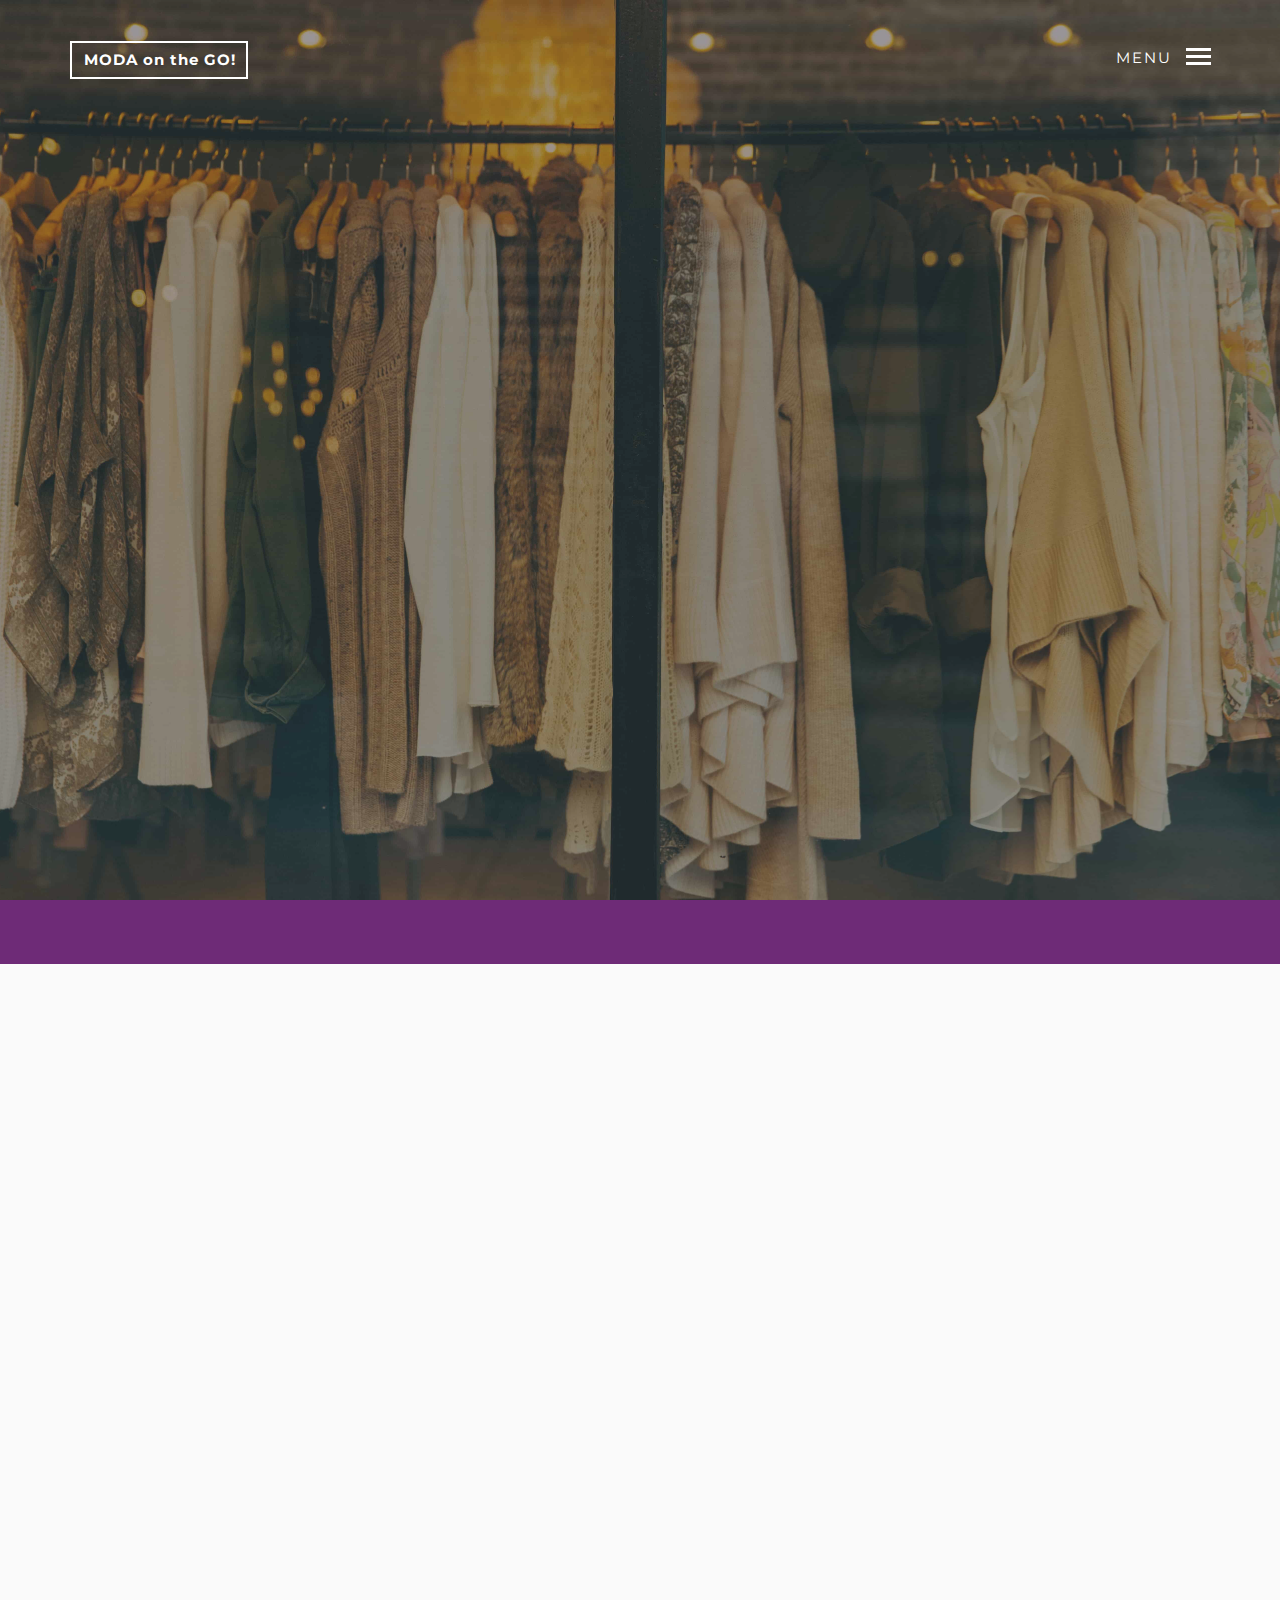
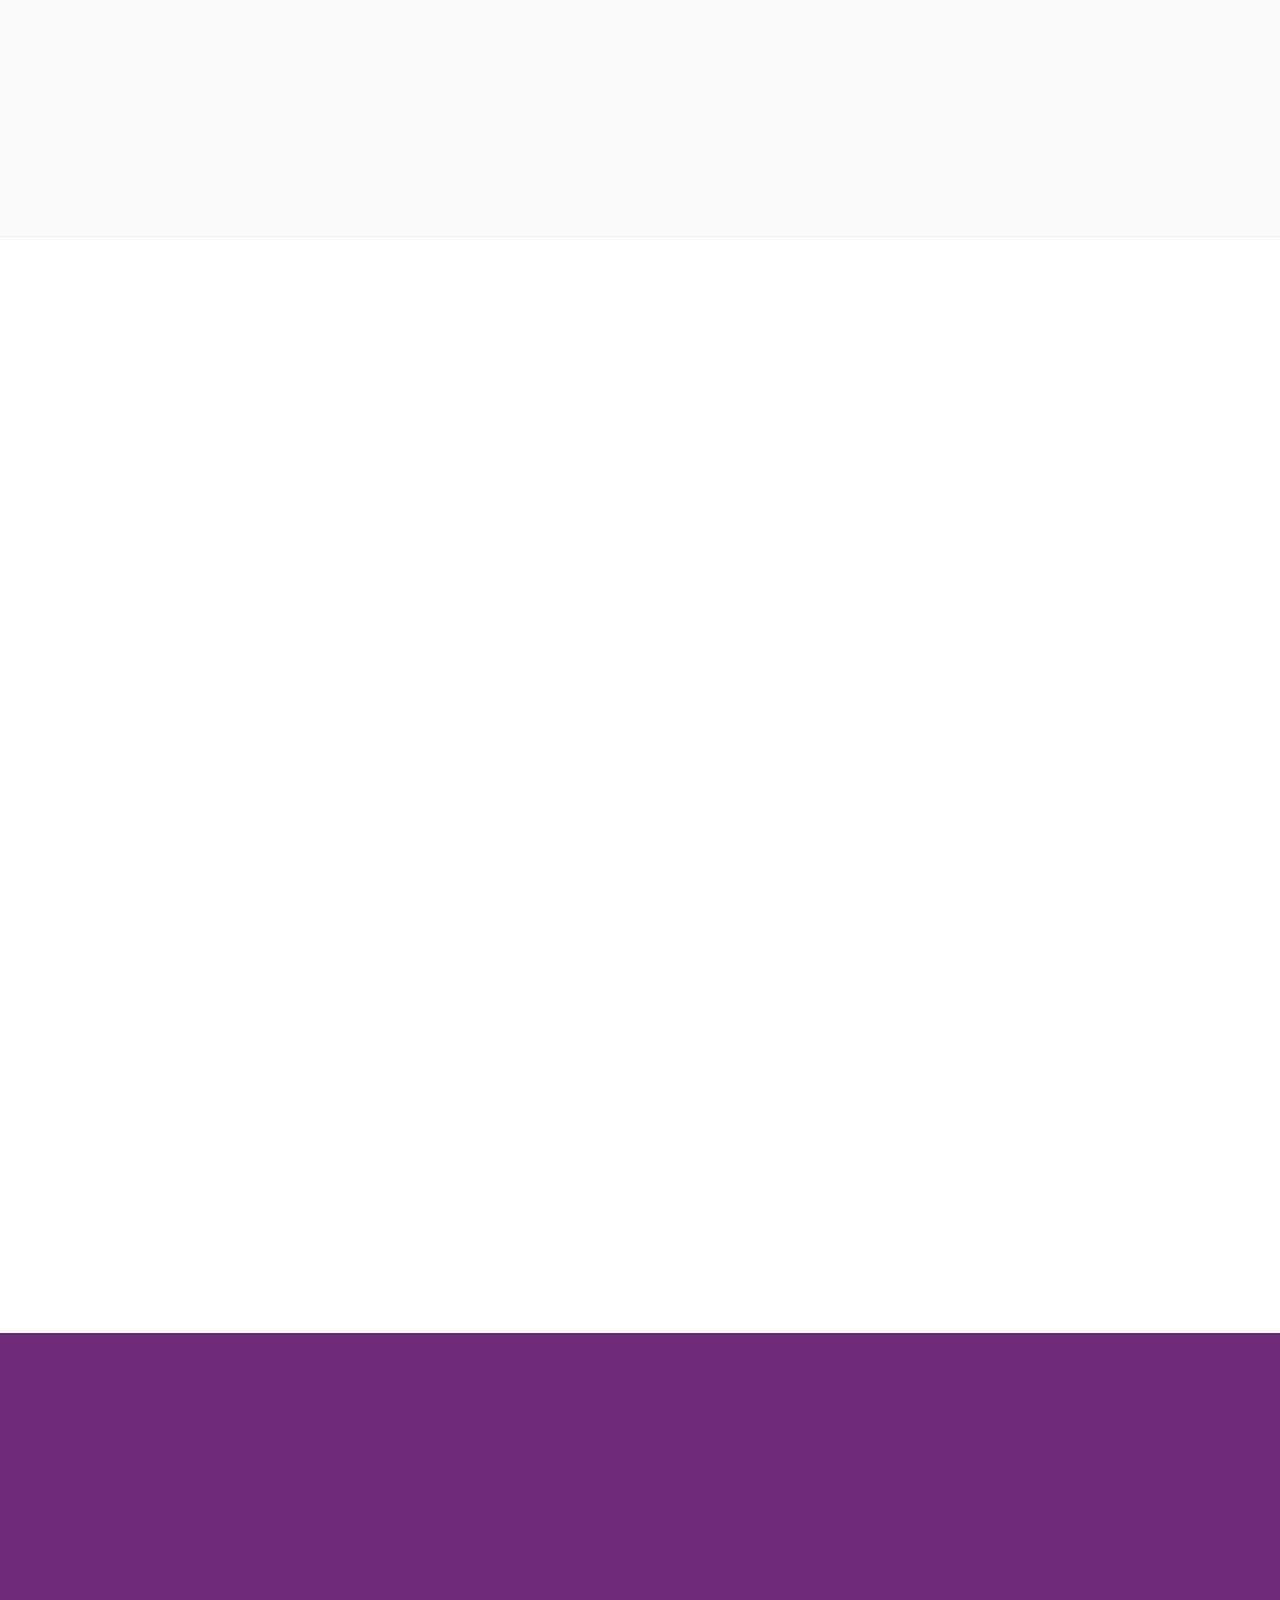
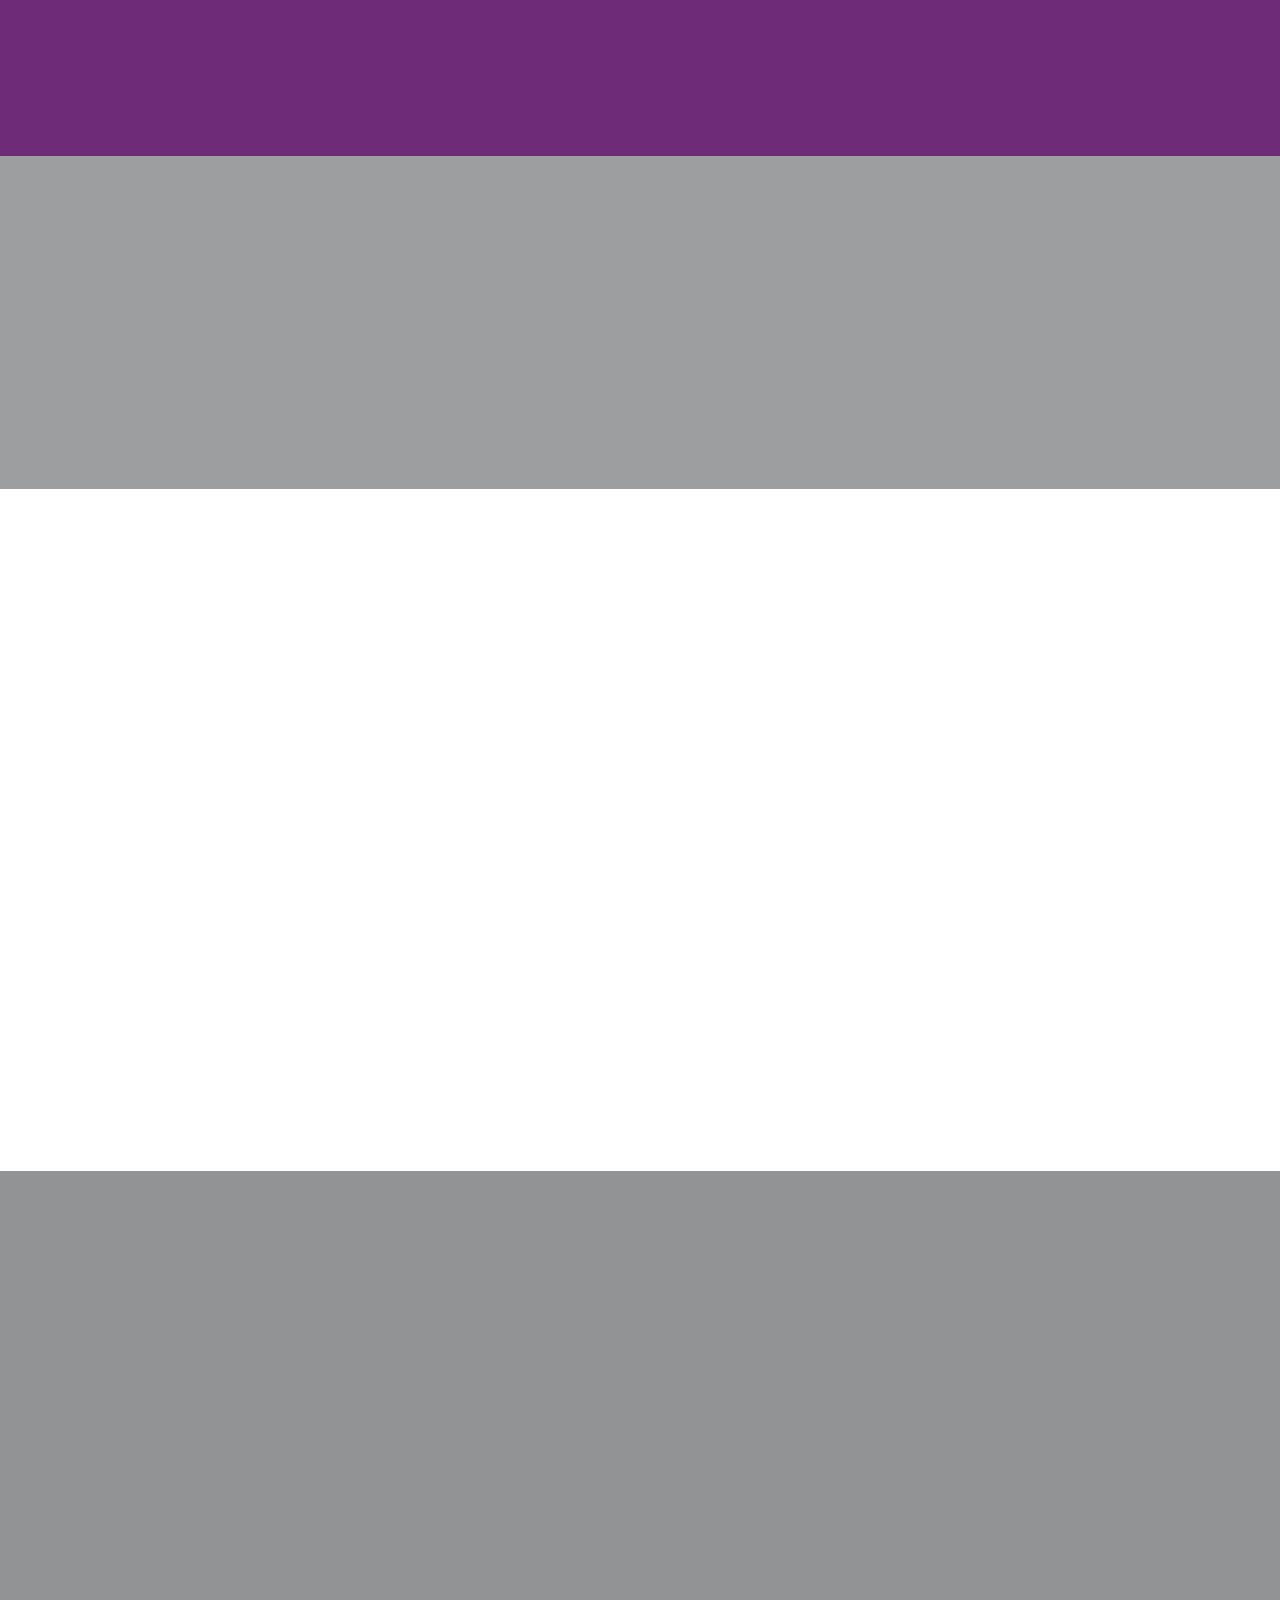
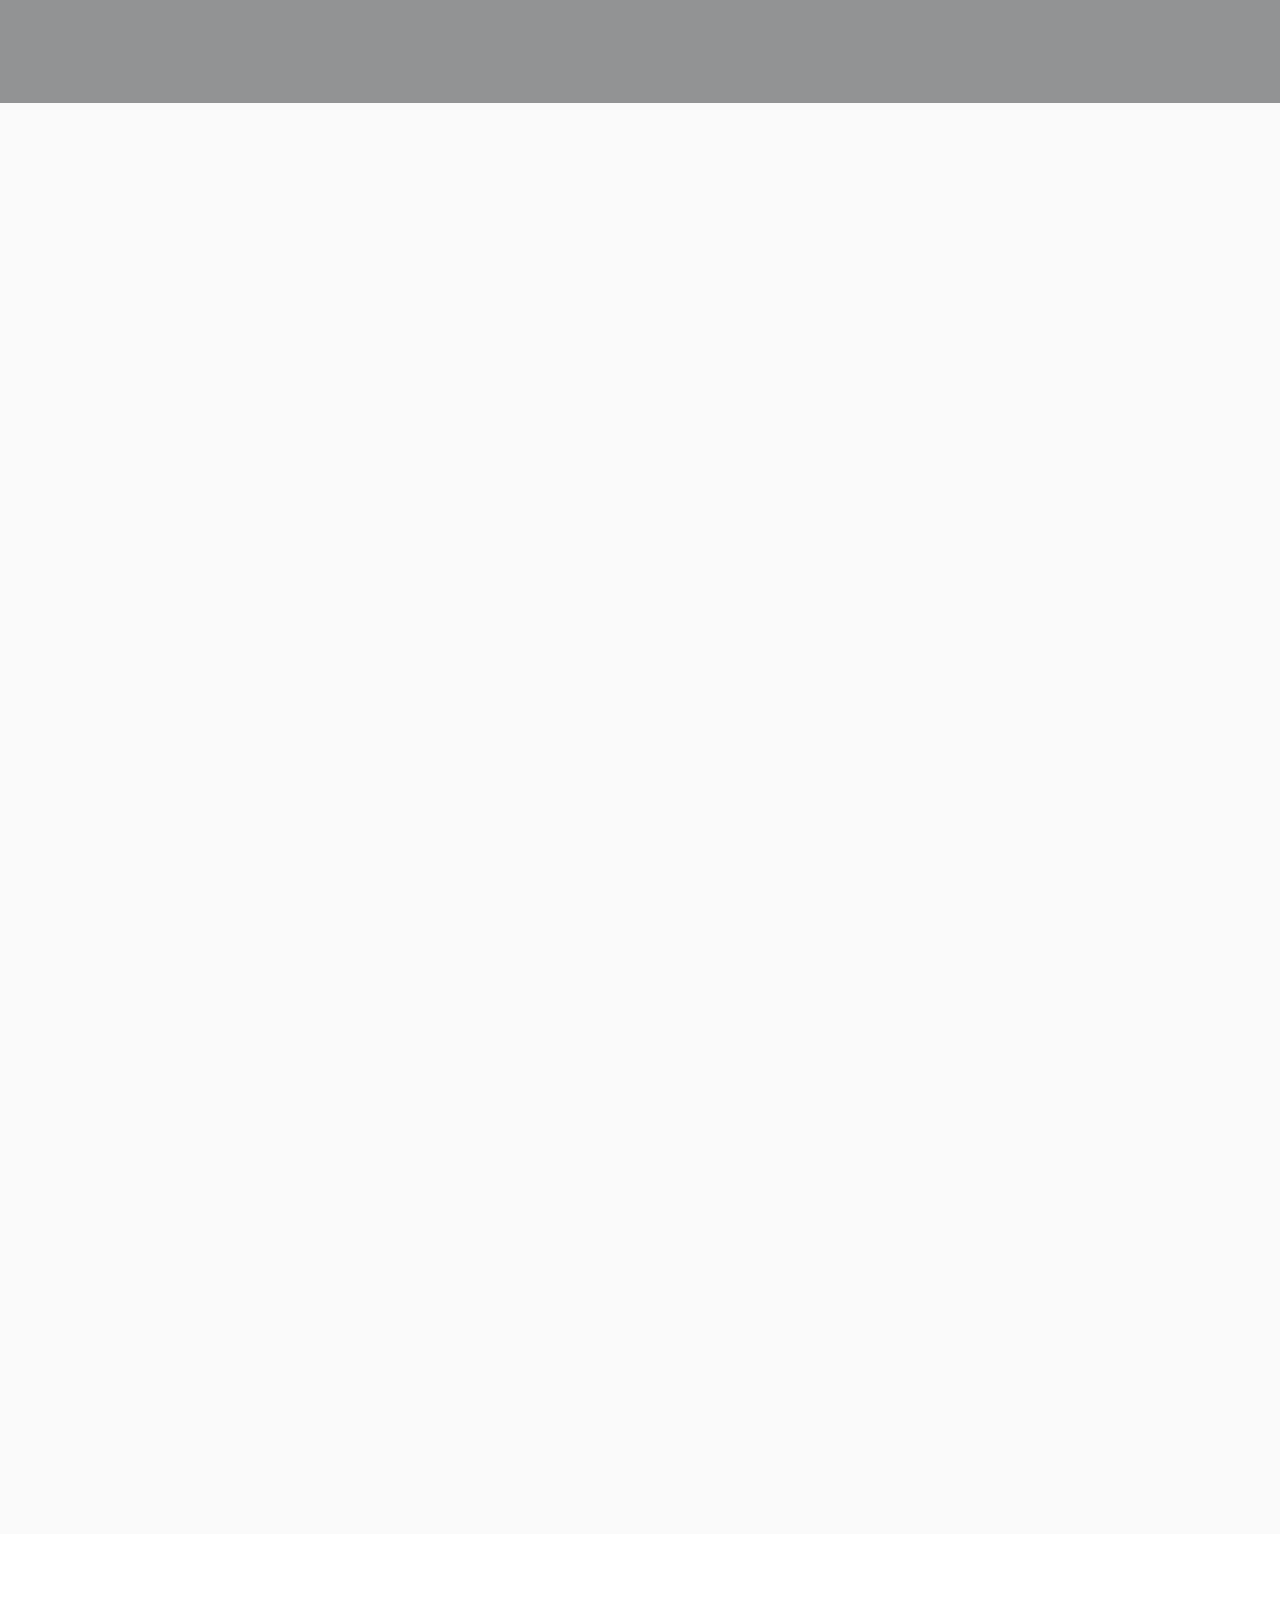
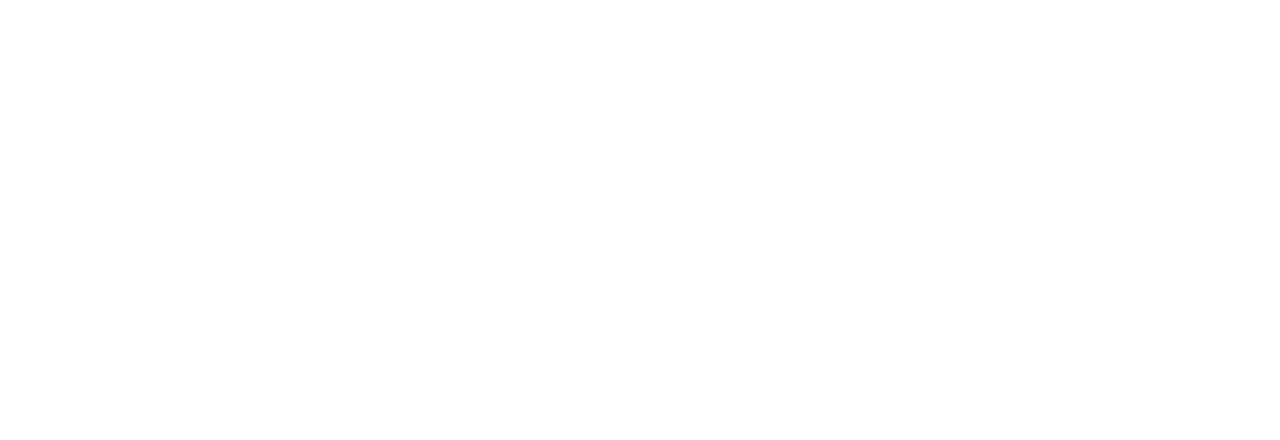
==== index.html @ 229d7d26 "Sales iq float" ====
<!DOCTYPE html>
<!--[if lt IE 7]>      <html class="no-js lt-ie9 lt-ie8 lt-ie7"> <![endif]-->
<!--[if IE 7]>         <html class="no-js lt-ie9 lt-ie8"> <![endif]-->
<!--[if IE 8]>         <html class="no-js lt-ie9"> <![endif]-->
<!--[if gt IE 8]><!--> <html class="no-js"> <!--<![endif]-->
	<head>
	<meta charset="utf-8">
	<meta http-equiv="X-UA-Compatible" content="IE=edge">
	<title>MODA on the GO!</title>
	<meta name="viewport" content="width=device-width, initial-scale=1">
	<meta name="description" content="Free HTML5 Template by FREEHTML5.CO" />
	<meta name="keywords" content="free html5, free template, free bootstrap, html5, css3, mobile first, responsive" />
	<meta name="author" content="FREEHTML5.CO" />

  	<!-- Facebook and Twitter integration -->
	<meta property="og:title" content=""/>
	<meta property="og:image" content=""/>
	<meta property="og:url" content=""/>
	<meta property="og:site_name" content=""/>
	<meta property="og:description" content=""/>
	<meta name="twitter:title" content="" />
	<meta name="twitter:image" content="" />
	<meta name="twitter:url" content="" />
	<meta name="twitter:card" content="" />

	<!-- Place favicon.ico and apple-touch-icon.png in the root directory -->
	<link rel="shortcut icon" href="favicon.ico">

	<!-- Google Webfonts -->
	<link href='https://fonts.googleapis.com/css?family=Montserrat:400,700' rel='stylesheet' type='text/css'>
	<link href='https://fonts.googleapis.com/css?family=Open+Sans' rel='stylesheet' type='text/css'>
	
	<!-- Animate.css -->
	<link rel="stylesheet" href="css/animate.css">
	<!-- Icomoon Icon Fonts-->
	<link rel="stylesheet" href="css/icomoon.css">
	<!-- Simple Line Icons-->
	<link rel="stylesheet" href="css/simple-line-icons.css">
	<!-- Magnific Popup -->
	<link rel="stylesheet" href="css/magnific-popup.css">
	<!-- Owl Carousel -->
	<link rel="stylesheet" href="css/owl.carousel.min.css">
	<link rel="stylesheet" href="css/owl.theme.default.min.css">
	<!-- Salvattore -->
	<link rel="stylesheet" href="css/salvattore.css">
	<!-- Theme Style -->
	<link rel="stylesheet" href="css/style.css">
	<!-- Modernizr JS -->
	<script src="js/modernizr-2.6.2.min.js"></script>
	<!-- FOR IE9 below -->
	<!--[if lt IE 9]>
	<script src="js/respond.min.js"></script>
	<![endif]-->

	</head>
	<body>
		
	<div id="fh5co-offcanvass">
		<ul>
			<li class="active"><a href="#" data-nav-section="home">Home</a></li>
			<li><a href="#" data-nav-section="features">Quem somos</a></li>
			<li><a href="#" data-nav-section="design">Lojista</a></li>
			<li><a href="#" data-nav-section="testimonies">Missão</a></li>
			<!--<li><a href="#" data-nav-section="products">Indústria</a></li>-->
			<li><a href="#" data-nav-section="benefits">Indústria</a></li>
			<!--<li><a href="contato.html">Contato</a></li>-->
			<li><a href="#" data-nav-section="faqs">Perguntas frequentes</a></li>
		</ul>
		<h3 class="fh5co-lead">Siganos-nos!</h3>
		<p class="fh5co-social-icons">
			<a href="https://www.facebook.com/modaonthegooficial/" target="_blank"><i class="icon-facebook"></i></a>
			<a href="https://www.instagram.com/modaonthegooficial/" target="_blank"><i class="icon-instagram"></i></a>
		</p>
	</div>
	
	<div id="fh5co-menu" class="navbar">
		<div class="container">
			<div class="row">
				<div class="col-md-12">
					<a href="#" class="js-fh5co-nav-toggle fh5co-nav-toggle" data-toggle="collapse" data-target="#fh5co-navbar" aria-expanded="false" aria-controls="navbar"><span>Menu</span> <i></i></a>
					<a href="index.html" class="navbar-brand"><span>MODA on the GO!</span></a>
				</div>
			</div>
		</div>
	</div>

	<div id="fh5co-page">
		<div id="fh5co-wrap">
			<header id="fh5co-hero" data-section="home" role="banner" style="background: url(images/bg_contadores.jpg) top center; background-attachment: fixed; background-size: cover;" >
				<div class="fh5co-overlay"></div>
				<div class="fh5co-intro">
					<div class="container">
						<div class="row">	
							<div class="col-md-6 fh5co-text">
								<h2 class="to-animate intro-animate-1"><br>O fim da complexidade.</h2>
								<p class="to-animate intro-animate-2">O MODA on the go! é um canal de distribuição de moda criado para facilitar a vida de lojistas e indústrias.</p>
							</div>
							<!--
							<div class="col-md-6 text-right fh5co-intro-img to-animate intro-animate-4">
								<img src="images/your_logo.png">
							</div>
							-->
						</div>
					</div>						
				</div>
			</header>
			<!-- END .header -->
			
			<div id="fh5co-main">
				<div id="fh5co-clients">
					<div class="container">
						<div class="row text-center">
						<!--
							<div class="col-md-3 col-sm-6 col-xs-6 to-animate">
								<figure class="fh5co-client"><img src="images/client_1.png"></figure>
							</div>
							<div class="col-md-3 col-sm-6 col-xs-6 to-animate">
								<figure class="fh5co-client"><img src="images/client_2.png"></figure>
							</div>
							<div class="col-md-3 col-sm-6 col-xs-6 to-animate">
								<figure class="fh5co-client"><img src="images/client_3.png"></figure>
							</div>
							<div class="col-md-3 col-sm-6 col-xs-6 to-animate">
								<figure class="fh5co-client"><img src="images/client_4.png"></figure>
							</div>
							-->
						</div>
					</div>
				</div>
				<div id="fh5co-features" data-section="features">
					<div class="container">
						<div class="row">
							<div class="col-md-8 col-md-offset-2 fh5co-section-heading text-center">
								<h2 class="fh5co-lead to-animate">Quem somos</h2>
								<p class="fh5co-sub to-animate">O MODA on the go! é um shopping criado para facilitar a vida de lojistas e indústrias do segmento de moda. Nesta plataforma totalmente intuitiva é simples fazer negócios de maneira prática, econômica e segura. É uma alternativa para lojistas de todo o país que buscam maior variedade e novidades sem precisar viajar.</p>
							</div>
							<div class="col-md-3 col-sm-6 col-xs-6 col-xxs-12">
								<a class="fh5co-feature to-animate">
									<span class="fh5co-feature-icon"><i class="icon-mustache"></i></span>
									<h3 class="fh5co-feature-lead">Exclusividade</h3>
									<p class="fh5co-feature-text">Reunimos os melhores fabricantes e diversos produtos diferenciados.</p>
								</a>
							</div>
							<div class="col-md-3 col-sm-6 col-xs-6 col-xxs-12">
								<a class="fh5co-feature to-animate">
									<span class="fh5co-feature-icon"><i class="icon-screen-smartphone"></i></span>
									<h3 class="fh5co-feature-lead">Facilidade</h3>
									<p class="fh5co-feature-text">Seus pedidos podem ser feitos 24 horas por dia e de qualquer lugar.</p>
								</a>
							</div>
							<div class="clearfix visible-sm-block"></div>
							<div class="col-md-3 col-sm-6 col-xs-6 col-xxs-12">
								<a class="fh5co-feature to-animate">
									<span class="fh5co-feature-icon"><i class="icon-eye"></i></span>
									<h3 class="fh5co-feature-lead">De olho nas novidades</h3>
									<p class="fh5co-feature-text">Estamos sempre procurando novas marcas e conteúdos para você</p>
								</a>
							</div>
							<div class="col-md-3 col-sm-6 col-xs-6 col-xxs-12">
								<a class="fh5co-feature to-animate">
									<span class="fh5co-feature-icon"><i class="icon-cloud-download"></i></span>
									<h3 class="fh5co-feature-lead">Economia</h3>
									<p class="fh5co-feature-text">Far far away behind the word mountains, Far far away behind the word.</p>
								</a>
							</div>

			        	</div>
			       </div>
			       

			    </div>
				


			    <div id="fh5co-features-2" data-section="design">
					<div class="fh5co-features-2-content">
					    <div class="container">
					    	<div class="row">
					    		<div class="col-md-8 col-md-offset-2 fh5co-section-heading text-center">
									<h2 class="fh5co-lead to-animate">Lojista</h2>
									<p class="fh5co-sub to-animate">O consumidor cada vez mais quer algo único e agora, o setor da moda como um todo está se acomodando com essa tendência. <i>Fast Fashion</i> e <i>See now Buy now</i> são apenas alguns exemplos.</p>
								</div>
					    		<div class="col-md-4 fh5co-text-wrap">
					    			<div class="row text-center">
						    			<div class="col-md-12 col-sm-6 col-xs-6 col-xxs-12 fh5co-text animate-object features-2-animate-3">
						    				<span class="fh5co-icon"><i class="icon-group"></i></span>
											<h4 class="fh5co-uppercase-sm">Curadoria de moda</h4>
											<p>Opinião e conselhos de especialistas em moda.</p>
										</div>
										<div class="col-md-12 col-sm-6 col-xs-6 col-xxs-12 fh5co-text animate-object features-2-animate-4">
											<span class="fh5co-icon"><i class="icon-location-arrow"></i></span>
											<h4 class="fh5co-uppercase-sm">Diversidade</h4>
											<p>Marcas de todo o Brasil e milhares de produtos à distância de um "clique".</p>
										</div>
										
									</div>
					    		</div>
					    		<div class="col-md-4 col-md-push-4 fh5co-text-wrap">
					    			<div class="row text-center">
						    			<div class="col-md-12 col-sm-6 col-xs-6 col-xxs-12 fh5co-text animate-object features-2-animate-5">
						    				<span class="fh5co-icon"><i class="icon-money"></i></span>
											<h4 class="fh5co-uppercase-sm">Economia</h4>
											<p>Economize tempo e dinheiro, ao renovar seu estoque e descobrir novas marcas no Moda on the go! Encontre aqui tudo o que precisa!</p>
										</div>
										<div class="col-md-12 col-sm-6 col-xs-6 col-xxs-12 fh5co-text animate-object features-2-animate-6">
											<span class="fh5co-icon"><i class="icon-tablet"></i></span>
											<h4 class="fh5co-uppercase-sm">Comodidade</h4>
											<p>Realize seus pedidos 24 horas por dia, quando e onde desejar. Planeje os pedidos e compre com tranquilidade</p>
										</div>		
									</div>
					    		</div>
					    		<div class="col-md-4 col-md-pull-4 fh5co-image animate-object features-2-animate-2">
					    			<p class="text-center">
					    			<img src="images/iphone_blank_2.png" class="">
					    			</p>
					    		</div>
					    		
					    	</div>
					    </div>
					</div>	

			    </div>


			    <div id="fh5co-testimony" data-section="testimonies">
				    <div class="container">
				    	<div class="row animate-box">

							<div class="owl-carousel">

								<div class="item">
						    		<div class="col-md-9 col-sm-9 col-xs-8 col-xxs-12">
						    			<h3 style="color:white"> Missão</h3>
						    			<blockquote>
						    				<p>&ldquo;Distribuir Moda.&rdquo;</p>
						    			</blockquote>
						    		</div>
						    	</div>

						    	<div class="item">
						    		<div class="col-md-9 col-sm-9 col-xs-8 col-xxs-12">
						    			<h3 style="color:white"> Visão</h3>
						    			<blockquote>
						    				<p>&ldquo;Ser um canal relevante de distribuição, usando as novas tecnologias para promover negócios antes inviáveis.&rdquo;</p>
						    			</blockquote>
						    		</div>
						    	</div>
						    </div>

				    	</div>
				    </div>
			    </div>

			    
				<div id="fh5co-counter" class="fh5co-bg-section" style="background-image: url(images/bg_contadores.jpg); background-attachment: fixed;">
					<div class="fh5co-overlay"></div>
					<div class="container">
						<div class="row">
							<div class="col-md-12">
								<div class="fh5co-hero-wrap">
									<div class="fh5co-hero-intro text-center to-animate counter-animate">
										<div class="col-md-4 text-center">
											<span class="fh5co-counter js-counter" data-from="0" data-to="50" data-speed="3000" data-refresh-interval="50"></span>
											<span class="fh5co-counter-label">Marcas</span>
											
										</div>
										<div class="col-md-4 text-center">
											<span class="fh5co-counter js-counter" data-from="0" data-to="579" data-speed="3000" data-refresh-interval="50"></span>
											<span class="fh5co-counter-label">Lojas</span>
										</div>
										<div class="col-md-4 text-center">
											<span class="fh5co-counter js-counter" data-from="0" data-to="34023" data-speed="3000" data-refresh-interval="50"></span>
											<span class="fh5co-counter-label">Transações</span>
										</div>
									</div>
								</div>
							</div>
						</div>
					</div>
				</div>

				<!--
				<div id="fh5co-products" data-section="products">

				    <div class="container">
						<div class="row">
							<div class="col-md-8 col-md-offset-2 fh5co-section-heading text-center">
								<h2 class="fh5co-lead animate-single product-animate-1">Indústria</h2>
								<p class="fh5co-sub animate-single product-animate-2">Uma tendência global, o showroom permite que sua indústria tenha presença sem fronteiras, 24h por dia em qualquer lugar.</p>
							</div>
						

							<div class="col-md-3 col-sm-6 col-xs-6 col-xxs-12">
								<a href="images/product_1.jpg" class="fh5co-figure to-animate image-popup">
									<figure>
										<img src="images/product_1.jpg" class="img-responsive">
									</figure>
									<h3 class="fh5co-figure-lead">Redução de custos</h3>
									<p class="fh5co-figure-text">Far far away behind the word mountains</p>
								</a>
							</div>
							<div class="col-md-3 col-sm-6 col-xs-6 col-xxs-12">
								<a href="images/product_2.jpg" class="fh5co-figure to-animate image-popup">
									<figure>
										<img src="images/product_2.jpg" class="img-responsive">
									</figure>
									<h3 class="fh5co-figure-lead">Virtualmete </h3>
									<p class="fh5co-figure-text">Far far away behind the word mountains</p>
								</a>
							</div>
							<div class="clearfix visible-sm-block"></div>
							<div class="col-md-3 col-sm-6 col-xs-6 col-xxs-12">
								<a href="images/product_3.jpg" class="fh5co-figure to-animate image-popup">
									<figure>
										<img src="images/product_3.jpg" class="img-responsive">
									</figure>
									<h3 class="fh5co-figure-lead">Product Name</h3>
									<p class="fh5co-figure-text">Far far away behind the word mountains</p>
								</a>
							</div>
							<div class="col-md-3 col-sm-6 col-xs-6 col-xxs-12">
								<a href="images/product_4.jpg" class="fh5co-figure to-animate image-popup">
									<figure>
										<img src="images/product_4.jpg" class="img-responsive">
									</figure>
									<h3 class="fh5co-figure-lead">Product Name</h3>
									<p class="fh5co-figure-text">Far far away behind the word mountains</p>
								</a>
							</div>

							<div class="clearfix visible-sm-block"></div>

							<div class="fh5co-spacer fh5co-spacer-sm"></div>

							<div class="col-md-4 col-md-offset-4 text-center to-animate">
								<a href="#" class="btn btn-primary">Veja todos os benefícios</a>
							</div>
			        	</div>
				    </div>
				   
				</div>
				-->
				<div id="fh5co-features-3" data-section="benefits">
					<div class="container">
						<div class="row">
							<div class="col-md-8 col-md-offset-2 fh5co-section-heading text-center">
								<h2 class="fh5co-lead animate-single features3-animate-1">Indústria</h2>
								<p class="fh5co-sub animate-single features3-animate-2">Uma tendência do mercado, o marketplace permite que sua indústria tenha presença sem fronteiras, 24h por dia em qualquer lugar.</p>
							</div>

							<div class="col-md-4 col-sm-6 text-center fh5co-text-wrap">
								<div class="fh5co-text to-animate">
				    				<span class="fh5co-icon"><i class="icon-screen-desktop"></i></span>
									<h4 class="fh5co-uppercase-sm">identidade</h4>
									<p>Espaço exclusivo com as características da sua marca para você expor seus produtos.</p>
								</div>
							</div>
							<div class="col-md-4 col-sm-6 text-center fh5co-text-wrap">
								<div class="fh5co-text to-animate">
				    				<span class="fh5co-icon"><i class="icon-graph"></i></span>
									<h4 class="fh5co-uppercase-sm">Feedback</h4>
									<p>Tenha acesso a relatórios de vendas, produtos mais vendidos, perfil de público e feedback de lojistas sobre a sua marca.</p>
								</div>
							</div>
							
							<div class="clearfix visible-sm-block"></div>

							<div class="col-md-4 col-sm-6 text-center fh5co-text-wrap">
								<div class="fh5co-text to-animate">
				    				<span class="fh5co-icon"><i class="icon-money"></i></span>
									<h4 class="fh5co-uppercase-sm">Redução de custos</h4>
									<p>Divulgue sua marca para milhares de lojistas. Sem precisar gastar com mostruários e representantes</p>
								</div>
							</div>	
							<!--
							<div class="col-md-4 col-sm-6 text-center fh5co-text-wrap">
								<div class="fh5co-text to-animate">
				    				<span class="fh5co-icon"><i class="icon-camera"></i></span>
									<h4 class="fh5co-uppercase-sm">Cross platform support</h4>
									<p>Far far away, behind the word mountains, far from the countries Vokalia and Consonantia, there live the blind texts.</p>
								</div>
							</div>

							<div class="clearfix visible-sm-block"></div>

							<div class="col-md-4 col-sm-6 text-center fh5co-text-wrap">
								<div class="fh5co-text to-animate">
				    				<span class="fh5co-icon"><i class="icon-present"></i></span>
									<h4 class="fh5co-uppercase-sm">Cross platform support</h4>
									<p>Far far away, behind the word mountains, far from the countries Vokalia and Consonantia, there live the blind texts.</p>
								</div>
							</div>
							<div class="col-md-4 col-sm-6 text-center fh5co-text-wrap">
								<div class="fh5co-text to-animate">
				    				<span class="fh5co-icon"><i class="icon-energy"></i></span>
									<h4 class="fh5co-uppercase-sm">Cross platform support</h4>
									<p>Far far away, behind the word mountains, far from the countries Vokalia and Consonantia, there live the blind texts.</p>
								</div>
							</div>
							-->


						</div>
					</div>
				</div>
				
				<div class="fh5co-bg-section cta" id="fh5co-cta" style="background-image: url(images/bg_instangram.jpg); background-attachment: fixed;">
					<div class="fh5co-overlay"></div>
					<div class="container">
						<div class="row">
							<div class="col-md-12">
								<div class="fh5co-hero-wrap">
									<div class="fh5co-hero-intro text-center">
										<div class="row">
											<div class="col-md-8 col-md-offset-2 fh5co-section-heading text-center">
												<h2 class="fh5co-lead to-animate">Siga-nos no instangram!</h2>
												<p class="fh5co-sub to-animate">Fique por dentro das novidades.</p>
												<div class="to-animate"><a href="https://www.instagram.com/modaonthegooficial" target="_blank" class="btn btn-primary"><i class="icon-instagram"></i>Instangram!</a></div>
											</div>
										</div>
									</div>
								</div>
							</div>
						</div>
					</div>
				</div>
				<!--
				<div id="fh5co-pricing" data-section="pricing">
					<div class="container">
						<div class="row">
							<div class="col-md-8 col-md-offset-2 fh5co-section-heading text-center">
								<h2 class="fh5co-lead animate-single pricing-animate-1">Plans built for every one</h2>
								<p class="fh5co-sub animate-single pricing-animate-2">Far far away, behind the word mountains, far from the countries Vokalia and Consonantia, there live the blind texts.</p>
							</div>

							<div class="col-md-3 to-animate">
								<a href="#" class="fh5co-figure">
									<span class="fh5co-price">$1<span>/month</span></span>
									<h3 class="fh5co-figure-lead">Starter</h3>
									<p class="fh5co-figure-text">Far far away behind the word mountains</p>
								</a>
							</div>
							<div class="col-md-3 to-animate">
								<a href="#" class="fh5co-figure">
									<span class="fh5co-price">$25<span>/month</span></span>
									<h3 class="fh5co-figure-lead">Regular</h3>
									<p class="fh5co-figure-text">Far far away behind the word mountains</p>
								</a>
							</div>
							<div class="col-md-3 to-animate">
								<a href="#" class="fh5co-figure active pricing-feature">
									<span class="fh5co-price">$59<span>/month</span></span>
									<h3 class="fh5co-figure-lead">Plus</h3>
									<p class="fh5co-figure-text">Far far away behind the word mountains</p>
								</a>
							</div>
							<div class="col-md-3 to-animate">
								<a href="#" class="fh5co-figure">
									<span class="fh5co-price">$125<span>/month</span></span>
									<h3 class="fh5co-figure-lead">Enterprise</h3>
									<p class="fh5co-figure-text">Far far away behind the word mountains</p>
								</a>
							</div>
						</div>
					</div>
				</div>
				-->

				<div id="fh5co-faqs"  data-section="faqs">
					<div class="container">
						<div class="row">
							<div class="col-md-8 col-md-offset-2 fh5co-section-heading text-center">
								<h2 class="fh5co-lead animate-single faqs-animate-1">Perguntas Frequentes</h2>
								<p class="fh5co-sub animate-single faqs-animate-2">Far far away, behind the word mountains, far from the countries Vokalia and Consonantia, there live the blind texts.</p>
							</div>
						</div>
					</div>
					

					<div class="container">
						<div class="faq-accordion active to-animate">
							<span class="faq-accordion-icon-toggle active"><i class="icon-arrow-down"></i></span>
							<h3>O que é o Moda on the go?</h3>
							<div class="faq-body" style="display: block;">
								<p>O MODA on the go! é um canal de distribuição criado para facilitar a vida de lojistas e indústrias do segmento de moda que surge da inconformidade com as ineficiências do setor de distribuição de moda. Nesta plataforma totalmente intuitiva é simples fazer negócios de maneira prática, econômica e segura. É uma alternativa para lojistas de todo o país que buscam maior variedade e novidades sem precisar viajar.</p>
							</div>
						</div>
						<div class="faq-accordion to-animate">
							<span class="faq-accordion-icon-toggle"><i class="icon-arrow-down"></i></span>
							<h3>Por que se cadastrar?</h3>
							<div class="faq-body">
								<p>O Moda on the go é mais que um canal de vendas. Ao fazer parte do shopping do moda on the go, as portas da sua indústria estarão abertas 24 horas por dias para negociar com lojistas de todo o Brasil, em um ambiente único para sua marca e que respeita a identidade e as políticas de venda das indústrias. Economia ao distribuir para o Brasil; estar visível para milhares de lojistas e divulgar sua marca para todo o país; ter uma página personalizada e exclusiva onde a identidade, conceito e políticas de comercialização da sua marca serão preservadas, além de expor todos os seus produtos para a venda.</p>
							</div>
						</div>
						<div class="faq-accordion to-animate">
							<span class="faq-accordion-icon-toggle"><i class="icon-arrow-down"></i></span>
							<h3>A marca é obrigada a vender exclusivamente no MODA on the go?</h3>
							<div class="faq-body">
								<p>Não. O Moda on the go é mais uma opção de para você vender os seus produtos.</p>
							</div>
						</div>
						<div class="faq-accordion to-animate">
							<span class="faq-accordion-icon-toggle"><i class="icon-arrow-down"></i></span>
							<h3>Quem faz o cadastramento dos produtos?</h3>
							<div class="faq-body">
								<p>Todos os produtos, dados e informações contidos no shopping, é realizado por nossa equipe do Moda on the go.</p>
							</div>
						</div>
						<div class="faq-accordion to-animate">
							<span class="faq-accordion-icon-toggle"><i class="icon-arrow-down"></i></span>
							<h3>Quem tem acesso aos preços?</h3>
							<div class="faq-body">
								<p>Somente lojistas cadastrados com login e senha terão acesso ao shopping. O cadastro é feito presencialmente.</p>
							</div>
						</div>
						<div class="faq-accordion to-animate">
							<span class="faq-accordion-icon-toggle"><i class="icon-arrow-down"></i></span>
							<h3>Quem pode comprar no Moda on the go?</h3>
							<div class="faq-body">
								<p>Somente lojistas do segmento de moda, calçados, acessórios e outros, que sejam Pessoas Jurídicas com CNPJ válido.</p>
							</div>
						</div>
						<div class="faq-accordion to-animate">
							<span class="faq-accordion-icon-toggle"><i class="icon-arrow-down"></i></span>
							<h3>Quais os requisitos para aprovação do cadastro no Moda on the go?</h3>
							<div class="faq-body">
								<p><li>Cadastrar um CNPJ válido e ativo</li>
								<li>Atividade principal de comércio varejista de artigos de vestuário, acessórios, calçados.</li></p>
							</div>
						</div>
						<div class="faq-accordion to-animate">
							<span class="faq-accordion-icon-toggle"><i class="icon-arrow-down"></i></span>
							<h3>Como faço para ter acesso aos preços?</h3>
							<div class="faq-body">
								<p>Assim que o shopping estiver pronto, o lojista precisará efetuar um cadastro gratuito com login e senha e CNPJ válido para ter acesso aos preços do shopping.</p>
							</div>
						</div>
					</div>
				</div>
				<!--
				<div id="fh5co-subscribe">
					<div class="container">
						<div class="row animate-box">
							<form action="#" method="post">
								<div class="col-md-3 col-sm-3">
									<div class="form-group">
										<input type="text" class="form-control" placeholder="Nome">
									</div>
								</div>
								<div class="col-md-3 col-sm-3">
									<div class="form-group">
										<input type="text" class="form-control" placeholder="Sobrenome">
									</div>
								</div>
								<div class="col-md-3 col-sm-3">
									<div class="form-group">
										<input type="email" class="form-control" placeholder="E-mail">
									</div>
								</div>
								<div class="col-md-3 col-sm-3">
									<div class="form-group">
										<input type="submit" class="btn btn-primary" value="Enviar">
									</div>
								</div>
							</form>
						</div>
					</div>
				</div>
				-->

			</div>
		</div>

		<footer id="fh5co-footer" style="">
			<div class="fh5co-overlay"></div>
			<div class="fh5co-footer-content">
				<div class="container">
					<div class="row">
						<div class="col-md-3 col-sm-4 col-md-push-3">
							<h3 class="fh5co-lead">Vinicius Pinto</h3>
							<ul>
								<li>+55 22 98831.2426</li>
								<li>vinicius.pinto@modaonthego.com.br</li>
							</ul>
						</div>
						<div class="col-md-3 col-sm-4 col-md-push-3">
							<h3 class="fh5co-lead">Roberta Alcântara</h3>
							<ul>
								<li>+55 22 99795-9225</li>
								<li>roberta.alcantara@modaonthego.com.br</li>
						</div>
						<div class="col-md-3 col-sm-4 col-md-push-3">
							<h3 class="fh5co-lead"></h3>
							<ul>
							</ul>
						</div>

						<div class="col-md-3 col-sm-12 col-md-pull-9">
							<div class="fh5co-footer-logo"><a href="index.html">MODA on the go!</a></div>
							<p class="fh5co-copyright"><small>&copy; 2016. All Rights Reserved.</small></p>
							<p class="fh5co-social-icons">
								<a href="https://www.instagram.com/modaonthegooficial/" target="_blank"><i class="icon-instagram"></i></a>	
							</p>
						</div>
						
					</div>
				</div>
			</div>
		</footer>
	</div>


	<!-- jQuery -->
	<script src="js/jquery.min.js"></script>
	<!-- jQuery Easing -->
	<script src="js/jquery.easing.1.3.js"></script>
	<!-- Bootstrap -->
	<script src="js/bootstrap.min.js"></script>
	<!-- Waypoints -->
	<script src="js/jquery.waypoints.min.js"></script>
	<!-- Magnific Popup -->
	<script src="js/jquery.magnific-popup.min.js"></script>
	<!-- Owl Carousel -->
	<script src="js/owl.carousel.min.js"></script>
	<!-- toCount -->
	<script src="js/jquery.countTo.js"></script>
	<!-- Main JS -->
	<script src="js/main.js"></script>
	
	<script type="text/javascript">var $zoho= $zoho || {salesiq:{values:{},ready:function(){}}};var d=document;s=d.createElement("script");s.type="text/javascript";s.defer=true;s.src="https://salesiq.zoho.com/modaonthego/float.ls?embedname=entreemcontato";t=d.getElementsByTagName("script")[0];t.parentNode.insertBefore(s,t);
	</script>
---- css/icomoon.css ----
@font-face {
	font-family: 'icomoon';
	src:url('../fonts/icomoon/icomoon.eot?qtatmt');
	src:url('../fonts/icomoon/icomoon.eot?qtatmt#iefix') format('embedded-opentype'),
		url('../fonts/icomoon/icomoon.ttf?qtatmt') format('truetype'),
		url('../fonts/icomoon/icomoon.woff?qtatmt') format('woff'),
		url('../fonts/icomoon/icomoon.svg?qtatmt#icomoon') format('svg');
	font-weight: normal;
	font-style: normal;
}

[class^="icon-"], [class*=" icon-"] {
	font-family: 'icomoon';
	speak: none;
	font-style: normal;
	font-weight: normal;
	font-variant: normal;
	text-transform: none;
	line-height: 1;

	/* Better Font Rendering =========== */
	-webkit-font-smoothing: antialiased;
	-moz-osx-font-smoothing: grayscale;
}

.icon-glass:before {
	content: "\f000";
}
.icon-music:before {
	content: "\f001";
}
.icon-search2:before {
	content: "\f002";
}
.icon-envelope-o:before {
	content: "\f003";
}
.icon-heart:before {
	content: "\f004";
}
.icon-star:before {
	content: "\f005";
}
.icon-star-o:before {
	content: "\f006";
}
.icon-user:before {
	content: "\f007";
}
.icon-film:before {
	content: "\f008";
}
.icon-th-large:before {
	content: "\f009";
}
.icon-th:before {
	content: "\f00a";
}
.icon-th-list:before {
	content: "\f00b";
}
.icon-check:before {
	content: "\f00c";
}
.icon-close:before {
	content: "\f00d";
}
.icon-remove:before {
	content: "\f00d";
}
.icon-times:before {
	content: "\f00d";
}
.icon-search-plus:before {
	content: "\f00e";
}
.icon-search-minus:before {
	content: "\f010";
}
.icon-power-off:before {
	content: "\f011";
}
.icon-signal:before {
	content: "\f012";
}
.icon-cog:before {
	content: "\f013";
}
.icon-gear:before {
	content: "\f013";
}
.icon-trash-o:before {
	content: "\f014";
}
.icon-home:before {
	content: "\f015";
}
.icon-file-o:before {
	content: "\f016";
}
.icon-clock-o:before {
	content: "\f017";
}
.icon-road:before {
	content: "\f018";
}
.icon-download:before {
	content: "\f019";
}
.icon-arrow-circle-o-down:before {
	content: "\f01a";
}
.icon-arrow-circle-o-up:before {
	content: "\f01b";
}
.icon-inbox:before {
	content: "\f01c";
}
.icon-play-circle-o:before {
	content: "\f01d";
}
.icon-repeat2:before {
	content: "\f01e";
}
.icon-rotate-right:before {
	content: "\f01e";
}
.icon-refresh:before {
	content: "\f021";
}
.icon-list-alt:before {
	content: "\f022";
}
.icon-lock:before {
	content: "\f023";
}
.icon-flag:before {
	content: "\f024";
}
.icon-headphones:before {
	content: "\f025";
}
.icon-volume-off:before {
	content: "\f026";
}
.icon-volume-down:before {
	content: "\f027";
}
.icon-volume-up:before {
	content: "\f028";
}
.icon-qrcode:before {
	content: "\f029";
}
.icon-barcode:before {
	content: "\f02a";
}
.icon-tag:before {
	content: "\f02b";
}
.icon-tags:before {
	content: "\f02c";
}
.icon-book:before {
	content: "\f02d";
}
.icon-bookmark:before {
	content: "\f02e";
}
.icon-print:before {
	content: "\f02f";
}
.icon-camera:before {
	content: "\f030";
}
.icon-font:before {
	content: "\f031";
}
.icon-bold:before {
	content: "\f032";
}
.icon-italic:before {
	content: "\f033";
}
.icon-text-height:before {
	content: "\f034";
}
.icon-text-width:before {
	content: "\f035";
}
.icon-align-left:before {
	content: "\f036";
}
.icon-align-center2:before {
	content: "\f037";
}
.icon-align-right:before {
	content: "\f038";
}
.icon-align-justify2:before {
	content: "\f039";
}
.icon-list:before {
	content: "\f03a";
}
.icon-dedent:before {
	content: "\f03b";
}
.icon-outdent:before {
	content: "\f03b";
}
.icon-indent:before {
	content: "\f03c";
}
.icon-video-camera:before {
	content: "\f03d";
}
.icon-image:before {
	content: "\f03e";
}
.icon-photo:before {
	content: "\f03e";
}
.icon-picture-o:before {
	content: "\f03e";
}
.icon-pencil:before {
	content: "\f040";
}
.icon-map-marker:before {
	content: "\f041";
}
.icon-adjust:before {
	content: "\f042";
}
.icon-tint:before {
	content: "\f043";
}
.icon-edit:before {
	content: "\f044";
}
.icon-pencil-square-o:before {
	content: "\f044";
}
.icon-share-square-o:before {
	content: "\f045";
}
.icon-check-square-o:before {
	content: "\f046";
}
.icon-arrows:before {
	content: "\f047";
}
.icon-step-backward:before {
	content: "\f048";
}
.icon-fast-backward:before {
	content: "\f049";
}
.icon-backward:before {
	content: "\f04a";
}
.icon-play2:before {
	content: "\f04b";
}
.icon-pause2:before {
	content: "\f04c";
}
.icon-stop2:before {
	content: "\f04d";
}
.icon-forward:before {
	content: "\f04e";
}
.icon-fast-forward2:before {
	content: "\f050";
}
.icon-step-forward:before {
	content: "\f051";
}
.icon-eject:before {
	content: "\f052";
}
.icon-chevron-left:before {
	content: "\f053";
}
.icon-chevron-right:before {
	content: "\f054";
}
.icon-plus-circle:before {
	content: "\f055";
}
.icon-minus-circle:before {
	content: "\f056";
}
.icon-times-circle:before {
	content: "\f057";
}
.icon-check-circle:before {
	content: "\f058";
}
.icon-question-circle:before {
	content: "\f059";
}
.icon-info-circle:before {
	content: "\f05a";
}
.icon-crosshairs:before {
	content: "\f05b";
}
.icon-times-circle-o:before {
	content: "\f05c";
}
.icon-check-circle-o:before {
	content: "\f05d";
}
.icon-ban2:before {
	content: "\f05e";
}
.icon-arrow-left:before {
	content: "\f060";
}
.icon-arrow-right:before {
	content: "\f061";
}
.icon-arrow-up:before {
	content: "\f062";
}
.icon-arrow-down:before {
	content: "\f063";
}
.icon-mail-forward:before {
	content: "\f064";
}
.icon-share:before {
	content: "\f064";
}
.icon-expand2:before {
	content: "\f065";
}
.icon-compress:before {
	content: "\f066";
}
.icon-plus:before {
	content: "\f067";
}
.icon-minus:before {
	content: "\f068";
}
.icon-asterisk:before {
	content: "\f069";
}
.icon-exclamation-circle:before {
	content: "\f06a";
}
.icon-gift:before {
	content: "\f06b";
}
.icon-leaf:before {
	content: "\f06c";
}
.icon-fire:before {
	content: "\f06d";
}
.icon-eye:before {
	content: "\f06e";
}
.icon-eye-slash:before {
	content: "\f070";
}
.icon-exclamation-triangle:before {
	content: "\f071";
}
.icon-warning:before {
	content: "\f071";
}
.icon-plane:before {
	content: "\f072";
}
.icon-calendar:before {
	content: "\f073";
}
.icon-random:before {
	content: "\f074";
}
.icon-comment:before {
	content: "\f075";
}
.icon-magnet:before {
	content: "\f076";
}
.icon-chevron-up:before {
	content: "\f077";
}
.icon-chevron-down:before {
	content: "\f078";
}
.icon-retweet:before {
	content: "\f079";
}
.icon-shopping-cart:before {
	content: "\f07a";
}
.icon-folder:before {
	content: "\f07b";
}
.icon-folder-open:before {
	content: "\f07c";
}
.icon-arrows-v:before {
	content: "\f07d";
}
.icon-arrows-h:before {
	content: "\f07e";
}
.icon-bar-chart:before {
	content: "\f080";
}
.icon-bar-chart-o:before {
	content: "\f080";
}
.icon-twitter-square:before {
	content: "\f081";
}
.icon-facebook-square:before {
	content: "\f082";
}
.icon-camera-retro:before {
	content: "\f083";
}
.icon-key:before {
	content: "\f084";
}
.icon-cogs:before {
	content: "\f085";
}
.icon-gears:before {
	content: "\f085";
}
.icon-comments:before {
	content: "\f086";
}
.icon-thumbs-o-up:before {
	content: "\f087";
}
.icon-thumbs-o-down:before {
	content: "\f088";
}
.icon-star-half:before {
	content: "\f089";
}
.icon-heart-o:before {
	content: "\f08a";
}
.icon-sign-out:before {
	content: "\f08b";
}
.icon-linkedin-square:before {
	content: "\f08c";
}
.icon-thumb-tack:before {
	content: "\f08d";
}
.icon-external-link:before {
	content: "\f08e";
}
.icon-sign-in:before {
	content: "\f090";
}
.icon-trophy:before {
	content: "\f091";
}
.icon-github-square:before {
	content: "\f092";
}
.icon-upload:before {
	content: "\f093";
}
.icon-lemon-o:before {
	content: "\f094";
}
.icon-phone:before {
	content: "\f095";
}
.icon-square-o:before {
	content: "\f096";
}
.icon-bookmark-o:before {
	content: "\f097";
}
.icon-phone-square:before {
	content: "\f098";
}
.icon-twitter:before {
	content: "\f099";
}
.icon-facebook:before {
	content: "\f09a";
}
.icon-facebook-f:before {
	content: "\f09a";
}
.icon-github:before {
	content: "\f09b";
}
.icon-unlock2:before {
	content: "\f09c";
}
.icon-credit-card:before {
	content: "\f09d";
}
.icon-feed:before {
	content: "\f09e";
}
.icon-rss:before {
	content: "\f09e";
}
.icon-hdd-o:before {
	content: "\f0a0";
}
.icon-bullhorn:before {
	content: "\f0a1";
}
.icon-bell-o:before {
	content: "\f0a2";
}
.icon-certificate:before {
	content: "\f0a3";
}
.icon-hand-o-right:before {
	content: "\f0a4";
}
.icon-hand-o-left:before {
	content: "\f0a5";
}
.icon-hand-o-up:before {
	content: "\f0a6";
}
.icon-hand-o-down:before {
	content: "\f0a7";
}
.icon-arrow-circle-left:before {
	content: "\f0a8";
}
.icon-arrow-circle-right:before {
	content: "\f0a9";
}
.icon-arrow-circle-up:before {
	content: "\f0aa";
}
.icon-arrow-circle-down:before {
	content: "\f0ab";
}
.icon-globe:before {
	content: "\f0ac";
}
.icon-wrench:before {
	content: "\f0ad";
}
.icon-tasks:before {
	content: "\f0ae";
}
.icon-filter:before {
	content: "\f0b0";
}
.icon-briefcase:before {
	content: "\f0b1";
}
.icon-arrows-alt:before {
	content: "\f0b2";
}
.icon-group:before {
	content: "\f0c0";
}
.icon-users:before {
	content: "\f0c0";
}
.icon-chain:before {
	content: "\f0c1";
}
.icon-link:before {
	content: "\f0c1";
}
.icon-cloud:before {
	content: "\f0c2";
}
.icon-flask:before {
	content: "\f0c3";
}
.icon-cut:before {
	content: "\f0c4";
}
.icon-scissors:before {
	content: "\f0c4";
}
.icon-copy:before {
	content: "\f0c5";
}
.icon-files-o:before {
	content: "\f0c5";
}
.icon-paperclip:before {
	content: "\f0c6";
}
.icon-floppy-o:before {
	content: "\f0c7";
}
.icon-save:before {
	content: "\f0c7";
}
.icon-square:before {
	content: "\f0c8";
}
.icon-bars:before {
	content: "\f0c9";
}
.icon-navicon:before {
	content: "\f0c9";
}
.icon-reorder:before {
	content: "\f0c9";
}
.icon-list-ul:before {
	content: "\f0ca";
}
.icon-list-ol:before {
	content: "\f0cb";
}
.icon-strikethrough:before {
	content: "\f0cc";
}
.icon-underline:before {
	content: "\f0cd";
}
.icon-table:before {
	content: "\f0ce";
}
.icon-magic:before {
	content: "\f0d0";
}
.icon-truck:before {
	content: "\f0d1";
}
.icon-pinterest:before {
	content: "\f0d2";
}
.icon-pinterest-square:before {
	content: "\f0d3";
}
.icon-google-plus-square:before {
	content: "\f0d4";
}
.icon-google-plus:before {
	content: "\f0d5";
}
.icon-money:before {
	content: "\f0d6";
}
.icon-caret-down:before {
	content: "\f0d7";
}
.icon-caret-up:before {
	content: "\f0d8";
}
.icon-caret-left:before {
	content: "\f0d9";
}
.icon-caret-right:before {
	content: "\f0da";
}
.icon-columns2:before {
	content: "\f0db";
}
.icon-sort:before {
	content: "\f0dc";
}
.icon-unsorted:before {
	content: "\f0dc";
}
.icon-sort-desc:before {
	content: "\f0dd";
}
.icon-sort-down:before {
	content: "\f0dd";
}
.icon-sort-asc:before {
	content: "\f0de";
}
.icon-sort-up:before {
	content: "\f0de";
}
.icon-envelope:before {
	content: "\f0e0";
}
.icon-linkedin:before {
	content: "\f0e1";
}
.icon-rotate-left:before {
	content: "\f0e2";
}
.icon-undo:before {
	content: "\f0e2";
}
.icon-gavel:before {
	content: "\f0e3";
}
.icon-legal:before {
	content: "\f0e3";
}
.icon-dashboard:before {
	content: "\f0e4";
}
.icon-tachometer:before {
	content: "\f0e4";
}
.icon-comment-o:before {
	content: "\f0e5";
}
.icon-comments-o:before {
	content: "\f0e6";
}
.icon-bolt:before {
	content: "\f0e7";
}
.icon-flash:before {
	content: "\f0e7";
}
.icon-sitemap:before {
	content: "\f0e8";
}
.icon-umbrella2:before {
	content: "\f0e9";
}
.icon-clipboard:before {
	content: "\f0ea";
}
.icon-paste:before {
	content: "\f0ea";
}
.icon-lightbulb-o:before {
	content: "\f0eb";
}
.icon-exchange:before {
	content: "\f0ec";
}
.icon-cloud-download2:before {
	content: "\f0ed";
}
.icon-cloud-upload2:before {
	content: "\f0ee";
}
.icon-user-md:before {
	content: "\f0f0";
}
.icon-stethoscope:before {
	content: "\f0f1";
}
.icon-suitcase:before {
	content: "\f0f2";
}
.icon-bell:before {
	content: "\f0f3";
}
.icon-coffee:before {
	content: "\f0f4";
}
.icon-cutlery:before {
	content: "\f0f5";
}
.icon-file-text-o:before {
	content: "\f0f6";
}
.icon-building-o:before {
	content: "\f0f7";
}
.icon-hospital-o:before {
	content: "\f0f8";
}
.icon-ambulance:before {
	content: "\f0f9";
}
.icon-medkit:before {
	content: "\f0fa";
}
.icon-fighter-jet:before {
	content: "\f0fb";
}
.icon-beer:before {
	content: "\f0fc";
}
.icon-h-square:before {
	content: "\f0fd";
}
.icon-plus-square:before {
	content: "\f0fe";
}
.icon-angle-double-left:before {
	content: "\f100";
}
.icon-angle-double-right:before {
	content: "\f101";
}
.icon-angle-double-up:before {
	content: "\f102";
}
.icon-angle-double-down:before {
	content: "\f103";
}
.icon-angle-left:before {
	content: "\f104";
}
.icon-angle-right:before {
	content: "\f105";
}
.icon-angle-up:before {
	content: "\f106";
}
.icon-angle-down:before {
	content: "\f107";
}
.icon-desktop:before {
	content: "\f108";
}
.icon-laptop:before {
	content: "\f109";
}
.icon-tablet:before {
	content: "\f10a";
}
.icon-mobile:before {
	content: "\f10b";
}
.icon-mobile-phone:before {
	content: "\f10b";
}
.icon-circle-o:before {
	content: "\f10c";
}
.icon-quote-left:before {
	content: "\f10d";
}
.icon-quote-right:before {
	content: "\f10e";
}
.icon-spinner:before {
	content: "\f110";
}
.icon-circle:before {
	content: "\f111";
}
.icon-mail-reply:before {
	content: "\f112";
}
.icon-reply:before {
	content: "\f112";
}
.icon-github-alt:before {
	content: "\f113";
}
.icon-folder-o:before {
	content: "\f114";
}
.icon-folder-open-o:before {
	content: "\f115";
}
.icon-smile-o:before {
	content: "\f118";
}
.icon-frown-o:before {
	content: "\f119";
}
.icon-meh-o:before {
	content: "\f11a";
}
.icon-gamepad:before {
	content: "\f11b";
}
.icon-keyboard-o:before {
	content: "\f11c";
}
.icon-flag-o:before {
	content: "\f11d";
}
.icon-flag-checkered:before {
	content: "\f11e";
}
.icon-terminal:before {
	content: "\f120";
}
.icon-code:before {
	content: "\f121";
}
.icon-mail-reply-all:before {
	content: "\f122";
}
.icon-reply-all:before {
	content: "\f122";
}
.icon-star-half-empty:before {
	content: "\f123";
}
.icon-star-half-full:before {
	content: "\f123";
}
.icon-star-half-o:before {
	content: "\f123";
}
.icon-location-arrow:before {
	content: "\f124";
}
.icon-crop:before {
	content: "\f125";
}
.icon-code-fork:before {
	content: "\f126";
}
.icon-chain-broken:before {
	content: "\f127";
}
.icon-unlink:before {
	content: "\f127";
}
.icon-question:before {
	content: "\f128";
}
.icon-info:before {
	content: "\f129";
}
.icon-exclamation:before {
	content: "\f12a";
}
.icon-superscript:before {
	content: "\f12b";
}
.icon-subscript:before {
	content: "\f12c";
}
.icon-eraser:before {
	content: "\f12d";
}
.icon-puzzle-piece:before {
	content: "\f12e";
}
.icon-microphone2:before {
	content: "\f130";
}
.icon-microphone-slash:before {
	content: "\f131";
}
.icon-shield:before {
	content: "\f132";
}
.icon-calendar-o:before {
	content: "\f133";
}
.icon-fire-extinguisher:before {
	content: "\f134";
}
.icon-rocket:before {
	content: "\f135";
}
.icon-maxcdn:before {
	content: "\f136";
}
.icon-chevron-circle-left:before {
	content: "\f137";
}
.icon-chevron-circle-right:before {
	content: "\f138";
}
.icon-chevron-circle-up:before {
	content: "\f139";
}
.icon-chevron-circle-down:before {
	content: "\f13a";
}
.icon-html5:before {
	content: "\f13b";
}
.icon-css3:before {
	content: "\f13c";
}
.icon-anchor2:before {
	content: "\f13d";
}
.icon-unlock-alt:before {
	content: "\f13e";
}
.icon-bullseye:before {
	content: "\f140";
}
.icon-ellipsis-h:before {
	content: "\f141";
}
.icon-ellipsis-v:before {
	content: "\f142";
}
.icon-rss-square:before {
	content: "\f143";
}
.icon-play-circle:before {
	content: "\f144";
}
.icon-ticket:before {
	content: "\f145";
}
.icon-minus-square:before {
	content: "\f146";
}
.icon-minus-square-o:before {
	content: "\f147";
}
.icon-level-up:before {
	content: "\f148";
}
.icon-level-down:before {
	content: "\f149";
}
.icon-check-square:before {
	content: "\f14a";
}
.icon-pencil-square:before {
	content: "\f14b";
}
.icon-external-link-square:before {
	content: "\f14c";
}
.icon-share-square:before {
	content: "\f14d";
}
.icon-compass:before {
	content: "\f14e";
}
.icon-caret-square-o-down:before {
	content: "\f150";
}
.icon-toggle-down:before {
	content: "\f150";
}
.icon-caret-square-o-up:before {
	content: "\f151";
}
.icon-toggle-up:before {
	content: "\f151";
}
.icon-caret-square-o-right:before {
	content: "\f152";
}
.icon-toggle-right:before {
	content: "\f152";
}
.icon-eur:before {
	content: "\f153";
}
.icon-euro:before {
	content: "\f153";
}
.icon-gbp:before {
	content: "\f154";
}
.icon-dollar:before {
	content: "\f155";
}
.icon-usd:before {
	content: "\f155";
}
.icon-inr:before {
	content: "\f156";
}
.icon-rupee:before {
	content: "\f156";
}
.icon-cny:before {
	content: "\f157";
}
.icon-jpy:before {
	content: "\f157";
}
.icon-rmb:before {
	content: "\f157";
}
.icon-yen:before {
	content: "\f157";
}
.icon-rouble:before {
	content: "\f158";
}
.icon-rub:before {
	content: "\f158";
}
.icon-ruble:before {
	content: "\f158";
}
.icon-krw:before {
	content: "\f159";
}
.icon-won:before {
	content: "\f159";
}
.icon-bitcoin:before {
	content: "\f15a";
}
.icon-btc:before {
	content: "\f15a";
}
.icon-file2:before {
	content: "\f15b";
}
.icon-file-text:before {
	content: "\f15c";
}
.icon-sort-alpha-asc:before {
	content: "\f15d";
}
.icon-sort-alpha-desc:before {
	content: "\f15e";
}
.icon-sort-amount-asc:before {
	content: "\f160";
}
.icon-sort-amount-desc:before {
	content: "\f161";
}
.icon-sort-numeric-asc:before {
	content: "\f162";
}
.icon-sort-numeric-desc:before {
	content: "\f163";
}
.icon-thumbs-up:before {
	content: "\f164";
}
.icon-thumbs-down:before {
	content: "\f165";
}
.icon-youtube-square:before {
	content: "\f166";
}
.icon-youtube:before {
	content: "\f167";
}
.icon-xing:before {
	content: "\f168";
}
.icon-xing-square:before {
	content: "\f169";
}
.icon-youtube-play:before {
	content: "\f16a";
}
.icon-dropbox:before {
	content: "\f16b";
}
.icon-stack-overflow:before {
	content: "\f16c";
}
.icon-instagram:before {
	content: "\f16d";
}
.icon-flickr:before {
	content: "\f16e";
}
.icon-adn:before {
	content: "\f170";
}
.icon-bitbucket:before {
	content: "\f171";
}
.icon-bitbucket-square:before {
	content: "\f172";
}
.icon-tumblr:before {
	content: "\f173";
}
.icon-tumblr-square:before {
	content: "\f174";
}
.icon-long-arrow-down:before {
	content: "\f175";
}
.icon-long-arrow-up:before {
	content: "\f176";
}
.icon-long-arrow-left:before {
	content: "\f177";
}
.icon-long-arrow-right:before {
	content: "\f178";
}
.icon-apple:before {
	content: "\f179";
}
.icon-windows:before {
	content: "\f17a";
}
.icon-android:before {
	content: "\f17b";
}
.icon-linux:before {
	content: "\f17c";
}
.icon-dribbble:before {
	content: "\f17d";
}
.icon-skype:before {
	content: "\f17e";
}
.icon-foursquare:before {
	content: "\f180";
}
.icon-trello:before {
	content: "\f181";
}
.icon-female:before {
	content: "\f182";
}
.icon-male:before {
	content: "\f183";
}
.icon-gittip:before {
	content: "\f184";
}
.icon-gratipay:before {
	content: "\f184";
}
.icon-sun-o:before {
	content: "\f185";
}
.icon-moon-o:before {
	content: "\f186";
}
.icon-archive:before {
	content: "\f187";
}
.icon-bug:before {
	content: "\f188";
}
.icon-vk:before {
	content: "\f189";
}
.icon-weibo:before {
	content: "\f18a";
}
.icon-renren:before {
	content: "\f18b";
}
.icon-pagelines:before {
	content: "\f18c";
}
.icon-stack-exchange:before {
	content: "\f18d";
}
.icon-arrow-circle-o-right:before {
	content: "\f18e";
}
.icon-arrow-circle-o-left:before {
	content: "\f190";
}
.icon-caret-square-o-left:before {
	content: "\f191";
}
.icon-toggle-left:before {
	content: "\f191";
}
.icon-dot-circle-o:before {
	content: "\f192";
}
.icon-wheelchair:before {
	content: "\f193";
}
.icon-vimeo-square:before {
	content: "\f194";
}
.icon-try:before {
	content: "\f195";
}
.icon-turkish-lira:before {
	content: "\f195";
}
.icon-plus-square-o:before {
	content: "\f196";
}
.icon-space-shuttle:before {
	content: "\f197";
}
.icon-slack:before {
	content: "\f198";
}
.icon-envelope-square:before {
	content: "\f199";
}
.icon-wordpress:before {
	content: "\f19a";
}
.icon-openid:before {
	content: "\f19b";
}
.icon-bank:before {
	content: "\f19c";
}
.icon-institution:before {
	content: "\f19c";
}
.icon-university:before {
	content: "\f19c";
}
.icon-graduation-cap:before {
	content: "\f19d";
}
.icon-mortar-board:before {
	content: "\f19d";
}
.icon-yahoo:before {
	content: "\f19e";
}
.icon-google:before {
	content: "\f1a0";
}
.icon-reddit:before {
	content: "\f1a1";
}
.icon-reddit-square:before {
	content: "\f1a2";
}
.icon-stumbleupon-circle:before {
	content: "\f1a3";
}
.icon-stumbleupon:before {
	content: "\f1a4";
}
.icon-delicious:before {
	content: "\f1a5";
}
.icon-digg:before {
	content: "\f1a6";
}
.icon-pied-piper:before {
	content: "\f1a7";
}
.icon-pied-piper-alt:before {
	content: "\f1a8";
}
.icon-drupal:before {
	content: "\f1a9";
}
.icon-joomla:before {
	content: "\f1aa";
}
.icon-language:before {
	content: "\f1ab";
}
.icon-fax:before {
	content: "\f1ac";
}
.icon-building:before {
	content: "\f1ad";
}
.icon-child:before {
	content: "\f1ae";
}
.icon-paw:before {
	content: "\f1b0";
}
.icon-spoon:before {
	content: "\f1b1";
}
.icon-cube:before {
	content: "\f1b2";
}
.icon-cubes:before {
	content: "\f1b3";
}
.icon-behance:before {
	content: "\f1b4";
}
.icon-behance-square:before {
	content: "\f1b5";
}
.icon-steam:before {
	content: "\f1b6";
}
.icon-steam-square:before {
	content: "\f1b7";
}
.icon-recycle:before {
	content: "\f1b8";
}
.icon-automobile:before {
	content: "\f1b9";
}
.icon-car:before {
	content: "\f1b9";
}
.icon-cab:before {
	content: "\f1ba";
}
.icon-taxi:before {
	content: "\f1ba";
}
.icon-tree:before {
	content: "\f1bb";
}
.icon-spotify:before {
	content: "\f1bc";
}
.icon-deviantart:before {
	content: "\f1bd";
}
.icon-soundcloud:before {
	content: "\f1be";
}
.icon-database:before {
	content: "\f1c0";
}
.icon-file-pdf-o:before {
	content: "\f1c1";
}
.icon-file-word-o:before {
	content: "\f1c2";
}
.icon-file-excel-o:before {
	content: "\f1c3";
}
.icon-file-powerpoint-o:before {
	content: "\f1c4";
}
.icon-file-image-o:before {
	content: "\f1c5";
}
.icon-file-photo-o:before {
	content: "\f1c5";
}
.icon-file-picture-o:before {
	content: "\f1c5";
}
.icon-file-archive-o:before {
	content: "\f1c6";
}
.icon-file-zip-o:before {
	content: "\f1c6";
}
.icon-file-audio-o:before {
	content: "\f1c7";
}
.icon-file-sound-o:before {
	content: "\f1c7";
}
.icon-file-movie-o:before {
	content: "\f1c8";
}
.icon-file-video-o:before {
	content: "\f1c8";
}
.icon-file-code-o:before {
	content: "\f1c9";
}
.icon-vine:before {
	content: "\f1ca";
}
.icon-codepen:before {
	content: "\f1cb";
}
.icon-jsfiddle:before {
	content: "\f1cc";
}
.icon-life-bouy:before {
	content: "\f1cd";
}
.icon-life-buoy:before {
	content: "\f1cd";
}
.icon-life-ring:before {
	content: "\f1cd";
}
.icon-life-saver:before {
	content: "\f1cd";
}
.icon-support:before {
	content: "\f1cd";
}
.icon-circle-o-notch:before {
	content: "\f1ce";
}
.icon-ra:before {
	content: "\f1d0";
}
.icon-rebel:before {
	content: "\f1d0";
}
.icon-empire:before {
	content: "\f1d1";
}
.icon-ge:before {
	content: "\f1d1";
}
.icon-git-square:before {
	content: "\f1d2";
}
.icon-git:before {
	content: "\f1d3";
}
.icon-hacker-news:before {
	content: "\f1d4";
}
.icon-y-combinator-square:before {
	content: "\f1d4";
}
.icon-yc-square:before {
	content: "\f1d4";
}
.icon-tencent-weibo:before {
	content: "\f1d5";
}
.icon-qq:before {
	content: "\f1d6";
}
.icon-wechat:before {
	content: "\f1d7";
}
.icon-weixin:before {
	content: "\f1d7";
}
.icon-paper-plane:before {
	content: "\f1d8";
}
.icon-send:before {
	content: "\f1d8";
}
.icon-paper-plane-o:before {
	content: "\f1d9";
}
.icon-send-o:before {
	content: "\f1d9";
}
.icon-history:before {
	content: "\f1da";
}
.icon-circle-thin:before {
	content: "\f1db";
}
.icon-header:before {
	content: "\f1dc";
}
.icon-paragraph2:before {
	content: "\f1dd";
}
.icon-sliders:before {
	content: "\f1de";
}
.icon-share-alt:before {
	content: "\f1e0";
}
.icon-share-alt-square:before {
	content: "\f1e1";
}
.icon-bomb:before {
	content: "\f1e2";
}
.icon-futbol-o:before {
	content: "\f1e3";
}
.icon-soccer-ball-o:before {
	content: "\f1e3";
}
.icon-tty:before {
	content: "\f1e4";
}
.icon-binoculars:before {
	content: "\f1e5";
}
.icon-plug:before {
	content: "\f1e6";
}
.icon-slideshare:before {
	content: "\f1e7";
}
.icon-twitch:before {
	content: "\f1e8";
}
.icon-yelp:before {
	content: "\f1e9";
}
.icon-newspaper-o:before {
	content: "\f1ea";
}
.icon-wifi:before {
	content: "\f1eb";
}
.icon-calculator:before {
	content: "\f1ec";
}
.icon-paypal:before {
	content: "\f1ed";
}
.icon-google-wallet:before {
	content: "\f1ee";
}
.icon-cc-visa:before {
	content: "\f1f0";
}
.icon-cc-mastercard:before {
	content: "\f1f1";
}
.icon-cc-discover:before {
	content: "\f1f2";
}
.icon-cc-amex:before {
	content: "\f1f3";
}
.icon-cc-paypal:before {
	content: "\f1f4";
}
.icon-cc-stripe:before {
	content: "\f1f5";
}
.icon-bell-slash:before {
	content: "\f1f6";
}
.icon-bell-slash-o:before {
	content: "\f1f7";
}
.icon-trash:before {
	content: "\f1f8";
}
.icon-copyright:before {
	content: "\f1f9";
}
.icon-at:before {
	content: "\f1fa";
}
.icon-eyedropper:before {
	content: "\f1fb";
}
.icon-paint-brush:before {
	content: "\f1fc";
}
.icon-birthday-cake:before {
	content: "\f1fd";
}
.icon-area-chart:before {
	content: "\f1fe";
}
.icon-pie-chart:before {
	content: "\f200";
}
.icon-line-chart:before {
	content: "\f201";
}
.icon-lastfm:before {
	content: "\f202";
}
.icon-lastfm-square:before {
	content: "\f203";
}
.icon-toggle-off:before {
	content: "\f204";
}
.icon-toggle-on:before {
	content: "\f205";
}
.icon-bicycle:before {
	content: "\f206";
}
.icon-bus:before {
	content: "\f207";
}
.icon-ioxhost:before {
	content: "\f208";
}
.icon-angellist:before {
	content: "\f209";
}
.icon-cc:before {
	content: "\f20a";
}
.icon-ils:before {
	content: "\f20b";
}
.icon-shekel:before {
	content: "\f20b";
}
.icon-sheqel:before {
	content: "\f20b";
}
.icon-meanpath:before {
	content: "\f20c";
}
.icon-buysellads:before {
	content: "\f20d";
}
.icon-connectdevelop:before {
	content: "\f20e";
}
.icon-dashcube:before {
	content: "\f210";
}
.icon-forumbee:before {
	content: "\f211";
}
.icon-leanpub:before {
	content: "\f212";
}
.icon-sellsy:before {
	content: "\f213";
}
.icon-shirtsinbulk:before {
	content: "\f214";
}
.icon-simplybuilt:before {
	content: "\f215";
}
.icon-skyatlas:before {
	content: "\f216";
}
.icon-cart-plus:before {
	content: "\f217";
}
.icon-cart-arrow-down:before {
	content: "\f218";
}
.icon-diamond:before {
	content: "\f219";
}
.icon-ship:before {
	content: "\f21a";
}
.icon-user-secret:before {
	content: "\f21b";
}
.icon-motorcycle:before {
	content: "\f21c";
}
.icon-street-view:before {
	content: "\f21d";
}
.icon-heartbeat:before {
	content: "\f21e";
}
.icon-venus:before {
	content: "\f221";
}
.icon-mars:before {
	content: "\f222";
}
.icon-mercury:before {
	content: "\f223";
}
.icon-intersex:before {
	content: "\f224";
}
.icon-transgender:before {
	content: "\f224";
}
.icon-transgender-alt:before {
	content: "\f225";
}
.icon-venus-double:before {
	content: "\f226";
}
.icon-mars-double:before {
	content: "\f227";
}
.icon-venus-mars:before {
	content: "\f228";
}
.icon-mars-stroke:before {
	content: "\f229";
}
.icon-mars-stroke-v:before {
	content: "\f22a";
}
.icon-mars-stroke-h:before {
	content: "\f22b";
}
.icon-neuter:before {
	content: "\f22c";
}
.icon-genderless:before {
	content: "\f22d";
}
.icon-facebook-official:before {
	content: "\f230";
}
.icon-pinterest-p:before {
	content: "\f231";
}
.icon-whatsapp:before {
	content: "\f232";
}
.icon-server2:before {
	content: "\f233";
}
.icon-user-plus:before {
	content: "\f234";
}
.icon-user-times:before {
	content: "\f235";
}
.icon-bed:before {
	content: "\f236";
}
.icon-hotel:before {
	content: "\f236";
}
.icon-viacoin:before {
	content: "\f237";
}
.icon-train:before {
	content: "\f238";
}
.icon-subway:before {
	content: "\f239";
}
.icon-medium:before {
	content: "\f23a";
}
.icon-y-combinator:before {
	content: "\f23b";
}
.icon-yc:before {
	content: "\f23b";
}
.icon-optin-monster:before {
	content: "\f23c";
}
.icon-opencart:before {
	content: "\f23d";
}
.icon-expeditedssl:before {
	content: "\f23e";
}
.icon-battery-4:before {
	content: "\f240";
}
.icon-battery-full:before {
	content: "\f240";
}
.icon-battery-3:before {
	content: "\f241";
}
.icon-battery-three-quarters:before {
	content: "\f241";
}
.icon-battery-2:before {
	content: "\f242";
}
.icon-battery-half:before {
	content: "\f242";
}
.icon-battery-1:before {
	content: "\f243";
}
.icon-battery-quarter:before {
	content: "\f243";
}
.icon-battery-0:before {
	content: "\f244";
}
.icon-battery-empty:before {
	content: "\f244";
}
.icon-mouse-pointer:before {
	content: "\f245";
}
.icon-i-cursor:before {
	content: "\f246";
}
.icon-object-group:before {
	content: "\f247";
}
.icon-object-ungroup:before {
	content: "\f248";
}
.icon-sticky-note:before {
	content: "\f249";
}
.icon-sticky-note-o:before {
	content: "\f24a";
}
.icon-cc-jcb:before {
	content: "\f24b";
}
.icon-cc-diners-club:before {
	content: "\f24c";
}
.icon-clone:before {
	content: "\f24d";
}
.icon-balance-scale:before {
	content: "\f24e";
}
.icon-hourglass-o:before {
	content: "\f250";
}
.icon-hourglass-1:before {
	content: "\f251";
}
.icon-hourglass-start:before {
	content: "\f251";
}
.icon-hourglass-2:before {
	content: "\f252";
}
.icon-hourglass-half:before {
	content: "\f252";
}
.icon-hourglass-3:before {
	content: "\f253";
}
.icon-hourglass-end:before {
	content: "\f253";
}
.icon-hourglass:before {
	content: "\f254";
}
.icon-hand-grab-o:before {
	content: "\f255";
}
.icon-hand-rock-o:before {
	content: "\f255";
}
.icon-hand-paper-o:before {
	content: "\f256";
}
.icon-hand-stop-o:before {
	content: "\f256";
}
.icon-hand-scissors-o:before {
	content: "\f257";
}
.icon-hand-lizard-o:before {
	content: "\f258";
}
.icon-hand-spock-o:before {
	content: "\f259";
}
.icon-hand-pointer-o:before {
	content: "\f25a";
}
.icon-hand-peace-o:before {
	content: "\f25b";
}
.icon-trademark:before {
	content: "\f25c";
}
.icon-registered:before {
	content: "\f25d";
}
.icon-creative-commons:before {
	content: "\f25e";
}
.icon-gg:before {
	content: "\f260";
}
.icon-gg-circle:before {
	content: "\f261";
}
.icon-tripadvisor:before {
	content: "\f262";
}
.icon-odnoklassniki:before {
	content: "\f263";
}
.icon-odnoklassniki-square:before {
	content: "\f264";
}
.icon-get-pocket:before {
	content: "\f265";
}
.icon-wikipedia-w:before {
	content: "\f266";
}
.icon-safari:before {
	content: "\f267";
}
.icon-chrome:before {
	content: "\f268";
}
.icon-firefox:before {
	content: "\f269";
}
.icon-opera:before {
	content: "\f26a";
}
.icon-internet-explorer:before {
	content: "\f26b";
}
.icon-television:before {
	content: "\f26c";
}
.icon-tv:before {
	content: "\f26c";
}
.icon-contao:before {
	content: "\f26d";
}
.icon-500px:before {
	content: "\f26e";
}
.icon-amazon:before {
	content: "\f270";
}
.icon-calendar-plus-o:before {
	content: "\f271";
}
.icon-calendar-minus-o:before {
	content: "\f272";
}
.icon-calendar-times-o:before {
	content: "\f273";
}
.icon-calendar-check-o:before {
	content: "\f274";
}
.icon-industry:before {
	content: "\f275";
}
.icon-map-pin:before {
	content: "\f276";
}
.icon-map-signs:before {
	content: "\f277";
}
.icon-map-o:before {
	content: "\f278";
}
.icon-map:before {
	content: "\f279";
}
.icon-commenting:before {
	content: "\f27a";
}
.icon-commenting-o:before {
	content: "\f27b";
}
.icon-houzz:before {
	content: "\f27c";
}
.icon-vimeo:before {
	content: "\f27d";
}
.icon-black-tie:before {
	content: "\f27e";
}
.icon-fonticons:before {
	content: "\f280";
}
.icon-eye2:before {
	content: "\e000";
}
.icon-paper-clip:before {
	content: "\e001";
}
.icon-mail2:before {
	content: "\e002";
}
.icon-toggle:before {
	content: "\e003";
}
.icon-layout:before {
	content: "\e004";
}
.icon-link2:before {
	content: "\e005";
}
.icon-bell2:before {
	content: "\e006";
}
.icon-lock2:before {
	content: "\e007";
}
.icon-unlock:before {
	content: "\e008";
}
.icon-ribbon:before {
	content: "\e009";
}
.icon-image2:before {
	content: "\e010";
}
.icon-signal2:before {
	content: "\e011";
}
.icon-target:before {
	content: "\e012";
}
.icon-clipboard2:before {
	content: "\e013";
}
.icon-clock2:before {
	content: "\e014";
}
.icon-watch:before {
	content: "\e015";
}
.icon-air-play:before {
	content: "\e016";
}
.icon-camera2:before {
	content: "\e017";
}
.icon-video2:before {
	content: "\e018";
}
.icon-disc:before {
	content: "\e019";
}
.icon-printer:before {
	content: "\e020";
}
.icon-monitor:before {
	content: "\e021";
}
.icon-server:before {
	content: "\e022";
}
.icon-cog2:before {
	content: "\e023";
}
.icon-heart2:before {
	content: "\e024";
}
.icon-paragraph:before {
	content: "\e025";
}
.icon-align-justify:before {
	content: "\e026";
}
.icon-align-left2:before {
	content: "\e027";
}
.icon-align-center:before {
	content: "\e028";
}
.icon-align-right2:before {
	content: "\e029";
}
.icon-book2:before {
	content: "\e030";
}
.icon-layers2:before {
	content: "\e031";
}
.icon-stack:before {
	content: "\e032";
}
.icon-stack-2:before {
	content: "\e033";
}
.icon-paper:before {
	content: "\e034";
}
.icon-paper-stack:before {
	content: "\e035";
}
.icon-search:before {
	content: "\e036";
}
.icon-zoom-in:before {
	content: "\e037";
}
.icon-zoom-out:before {
	content: "\e038";
}
.icon-reply2:before {
	content: "\e039";
}
.icon-circle-plus:before {
	content: "\e040";
}
.icon-circle-minus:before {
	content: "\e041";
}
.icon-circle-check:before {
	content: "\e042";
}
.icon-circle-cross:before {
	content: "\e043";
}
.icon-square-plus:before {
	content: "\e044";
}
.icon-square-minus:before {
	content: "\e045";
}
.icon-square-check:before {
	content: "\e046";
}
.icon-square-cross:before {
	content: "\e047";
}
.icon-microphone:before {
	content: "\e048";
}
.icon-record:before {
	content: "\e049";
}
.icon-skip-back:before {
	content: "\e050";
}
.icon-rewind:before {
	content: "\e051";
}
.icon-play:before {
	content: "\e052";
}
.icon-pause:before {
	content: "\e053";
}
.icon-stop:before {
	content: "\e054";
}
.icon-fast-forward:before {
	content: "\e055";
}
.icon-skip-forward:before {
	content: "\e056";
}
.icon-shuffle2:before {
	content: "\e057";
}
.icon-repeat:before {
	content: "\e058";
}
.icon-folder2:before {
	content: "\e059";
}
.icon-umbrella:before {
	content: "\e060";
}
.icon-moon2:before {
	content: "\e061";
}
.icon-thermometer2:before {
	content: "\e062";
}
.icon-drop2:before {
	content: "\e063";
}
.icon-sun:before {
	content: "\e064";
}
.icon-cloud2:before {
	content: "\e065";
}
.icon-cloud-upload:before {
	content: "\e066";
}
.icon-cloud-download:before {
	content: "\e067";
}
.icon-upload2:before {
	content: "\e068";
}
.icon-download2:before {
	content: "\e069";
}
.icon-location2:before {
	content: "\e070";
}
.icon-location-2:before {
	content: "\e071";
}
.icon-map2:before {
	content: "\e072";
}
.icon-battery2:before {
	content: "\e073";
}
.icon-head:before {
	content: "\e074";
}
.icon-briefcase2:before {
	content: "\e075";
}
.icon-speech-bubble:before {
	content: "\e076";
}
.icon-anchor:before {
	content: "\e077";
}
.icon-globe2:before {
	content: "\e078";
}
.icon-box2:before {
	content: "\e079";
}
.icon-reload:before {
	content: "\e080";
}
.icon-share2:before {
	content: "\e081";
}
.icon-marquee:before {
	content: "\e082";
}
.icon-marquee-plus:before {
	content: "\e083";
}
.icon-marquee-minus:before {
	content: "\e084";
}
.icon-tag2:before {
	content: "\e085";
}
.icon-power:before {
	content: "\e086";
}
.icon-command:before {
	content: "\e087";
}
.icon-alt:before {
	content: "\e088";
}
.icon-esc:before {
	content: "\e089";
}
.icon-bar-graph2:before {
	content: "\e090";
}
.icon-bar-graph-2:before {
	content: "\e091";
}
.icon-pie-graph:before {
	content: "\e092";
}
.icon-star2:before {
	content: "\e093";
}
.icon-arrow-left2:before {
	content: "\e094";
}
.icon-arrow-right2:before {
	content: "\e095";
}
.icon-arrow-up2:before {
	content: "\e096";
}
.icon-arrow-down2:before {
	content: "\e097";
}
.icon-volume:before {
	content: "\e098";
}
.icon-mute:before {
	content: "\e099";
}
.icon-content-right:before {
	content: "\e100";
}
.icon-content-left:before {
	content: "\e101";
}
.icon-grid2:before {
	content: "\e102";
}
.icon-grid-2:before {
	content: "\e103";
}
.icon-columns:before {
	content: "\e104";
}
.icon-loader:before {
	content: "\e105";
}
.icon-bag:before {
	content: "\e106";
}
.icon-ban:before {
	content: "\e107";
}
.icon-flag2:before {
	content: "\e108";
}
.icon-trash2:before {
	content: "\e109";
}
.icon-expand:before {
	content: "\e110";
}
.icon-contract:before {
	content: "\e111";
}
.icon-maximize:before {
	content: "\e112";
}
.icon-minimize:before {
	content: "\e113";
}
.icon-plus2:before {
	content: "\e114";
}
.icon-minus2:before {
	content: "\e115";
}
.icon-check2:before {
	content: "\e116";
}
.icon-cross2:before {
	content: "\e117";
}
.icon-move:before {
	content: "\e118";
}
.icon-delete:before {
	content: "\e119";
}
.icon-menu2:before {
	content: "\e120";
}
.icon-archive2:before {
	content: "\e121";
}
.icon-inbox2:before {
	content: "\e122";
}
.icon-outbox:before {
	content: "\e123";
}
.icon-file:before {
	content: "\e124";
}
.icon-file-add:before {
	content: "\e125";
}
.icon-file-subtract:before {
	content: "\e126";
}
.icon-help2:before {
	content: "\e127";
}
.icon-open:before {
	content: "\e128";
}
.icon-ellipsis:before {
	content: "\e129";
}
---- css/simple-line-icons.css ----
@font-face {
  font-family: 'simple-line-icons';
  src:  url('../fonts/simple-line-icons/Simple-Line-Icons.eot?v=2.2.2');
  src:  url('../fonts/simple-line-icons/Simple-Line-Icons.eot?#iefix&v=2.2.2') format('embedded-opentype'),
        url('../fonts/simple-line-icons/Simple-Line-Icons.ttf?v=2.2.2') format('truetype'),
        url('../fonts/simple-line-icons/Simple-Line-Icons.woff2?v=2.2.2') format('woff2'),
        url('../fonts/simple-line-icons/Simple-Line-Icons.woff?v=2.2.2') format('woff'),
        url('../fonts/simple-line-icons/Simple-Line-Icons.svg?v=2.2.2#simple-line-icons') format('svg');
  font-weight: normal;
  font-style: normal;
}
/*
 Use the following CSS code if you want to have a class per icon.
 Instead of a list of all class selectors, you can use the generic [class*="icon-"] selector, but it's slower:
*/
.icon-user,
.icon-people,
.icon-user-female,
.icon-user-follow,
.icon-user-following,
.icon-user-unfollow,
.icon-login,
.icon-logout,
.icon-emotsmile,
.icon-phone,
.icon-call-end,
.icon-call-in,
.icon-call-out,
.icon-map,
.icon-location-pin,
.icon-direction,
.icon-directions,
.icon-compass,
.icon-layers,
.icon-menu,
.icon-list,
.icon-options-vertical,
.icon-options,
.icon-arrow-down,
.icon-arrow-left,
.icon-arrow-right,
.icon-arrow-up,
.icon-arrow-up-circle,
.icon-arrow-left-circle,
.icon-arrow-right-circle,
.icon-arrow-down-circle,
.icon-check,
.icon-clock,
.icon-plus,
.icon-close,
.icon-trophy,
.icon-screen-smartphone,
.icon-screen-desktop,
.icon-plane,
.icon-notebook,
.icon-mustache,
.icon-mouse,
.icon-magnet,
.icon-energy,
.icon-disc,
.icon-cursor,
.icon-cursor-move,
.icon-crop,
.icon-chemistry,
.icon-speedometer,
.icon-shield,
.icon-screen-tablet,
.icon-magic-wand,
.icon-hourglass,
.icon-graduation,
.icon-ghost,
.icon-game-controller,
.icon-fire,
.icon-eyeglass,
.icon-envelope-open,
.icon-envelope-letter,
.icon-bell,
.icon-badge,
.icon-anchor,
.icon-wallet,
.icon-vector,
.icon-speech,
.icon-puzzle,
.icon-printer,
.icon-present,
.icon-playlist,
.icon-pin,
.icon-picture,
.icon-handbag,
.icon-globe-alt,
.icon-globe,
.icon-folder-alt,
.icon-folder,
.icon-film,
.icon-feed,
.icon-drop,
.icon-drawar,
.icon-docs,
.icon-doc,
.icon-diamond,
.icon-cup,
.icon-calculator,
.icon-bubbles,
.icon-briefcase,
.icon-book-open,
.icon-basket-loaded,
.icon-basket,
.icon-bag,
.icon-action-undo,
.icon-action-redo,
.icon-wrench,
.icon-umbrella,
.icon-trash,
.icon-tag,
.icon-support,
.icon-frame,
.icon-size-fullscreen,
.icon-size-actual,
.icon-shuffle,
.icon-share-alt,
.icon-share,
.icon-rocket,
.icon-question,
.icon-pie-chart,
.icon-pencil,
.icon-note,
.icon-loop,
.icon-home,
.icon-grid,
.icon-graph,
.icon-microphone,
.icon-music-tone-alt,
.icon-music-tone,
.icon-earphones-alt,
.icon-earphones,
.icon-equalizer,
.icon-like,
.icon-dislike,
.icon-control-start,
.icon-control-rewind,
.icon-control-play,
.icon-control-pause,
.icon-control-forward,
.icon-control-end,
.icon-volume-1,
.icon-volume-2,
.icon-volume-off,
.icon-calendar,
.icon-bulb,
.icon-chart,
.icon-ban,
.icon-bubble,
.icon-camrecorder,
.icon-camera,
.icon-cloud-download,
.icon-cloud-upload,
.icon-envelope,
.icon-eye,
.icon-flag,
.icon-heart,
.icon-info,
.icon-key,
.icon-link,
.icon-lock,
.icon-lock-open,
.icon-magnifier,
.icon-magnifier-add,
.icon-magnifier-remove,
.icon-paper-clip,
.icon-paper-plane,
.icon-power,
.icon-refresh,
.icon-reload,
.icon-settings,
.icon-star,
.icon-symble-female,
.icon-symbol-male,
.icon-target,
.icon-credit-card,
.icon-paypal,
.icon-social-tumblr,
.icon-social-twitter,
.icon-social-facebook,
.icon-social-instagram,
.icon-social-linkedin,
.icon-social-pinterest,
.icon-social-github,
.icon-social-gplus,
.icon-social-reddit,
.icon-social-skype,
.icon-social-dribbble,
.icon-social-behance,
.icon-social-foursqare,
.icon-social-soundcloud,
.icon-social-spotify,
.icon-social-stumbleupon,
.icon-social-youtube,
.icon-social-dropbox {
  font-family: 'simple-line-icons';
  speak: none;
  font-style: normal;
  font-weight: normal;
  font-variant: normal;
  text-transform: none;
  line-height: 1;
  /* Better Font Rendering =========== */
  -webkit-font-smoothing: antialiased;
  -moz-osx-font-smoothing: grayscale;
}
.icon-user:before {
  content: "\e005";
}
.icon-people:before {
  content: "\e001";
}
.icon-user-female:before {
  content: "\e000";
}
.icon-user-follow:before {
  content: "\e002";
}
.icon-user-following:before {
  content: "\e003";
}
.icon-user-unfollow:before {
  content: "\e004";
}
.icon-login:before {
  content: "\e066";
}
.icon-logout:before {
  content: "\e065";
}
.icon-emotsmile:before {
  content: "\e021";
}
.icon-phone:before {
  content: "\e600";
}
.icon-call-end:before {
  content: "\e048";
}
.icon-call-in:before {
  content: "\e047";
}
.icon-call-out:before {
  content: "\e046";
}
.icon-map:before {
  content: "\e033";
}
.icon-location-pin:before {
  content: "\e096";
}
.icon-direction:before {
  content: "\e042";
}
.icon-directions:before {
  content: "\e041";
}
.icon-compass:before {
  content: "\e045";
}
.icon-layers:before {
  content: "\e034";
}
.icon-menu:before {
  content: "\e601";
}
.icon-list:before {
  content: "\e067";
}
.icon-options-vertical:before {
  content: "\e602";
}
.icon-options:before {
  content: "\e603";
}
.icon-arrow-down:before {
  content: "\e604";
}
.icon-arrow-left:before {
  content: "\e605";
}
.icon-arrow-right:before {
  content: "\e606";
}
.icon-arrow-up:before {
  content: "\e607";
}
.icon-arrow-up-circle:before {
  content: "\e078";
}
.icon-arrow-left-circle:before {
  content: "\e07a";
}
.icon-arrow-right-circle:before {
  content: "\e079";
}
.icon-arrow-down-circle:before {
  content: "\e07b";
}
.icon-check:before {
  content: "\e080";
}
.icon-clock:before {
  content: "\e081";
}
.icon-plus:before {
  content: "\e095";
}
.icon-close:before {
  content: "\e082";
}
.icon-trophy:before {
  content: "\e006";
}
.icon-screen-smartphone:before {
  content: "\e010";
}
.icon-screen-desktop:before {
  content: "\e011";
}
.icon-plane:before {
  content: "\e012";
}
.icon-notebook:before {
  content: "\e013";
}
.icon-mustache:before {
  content: "\e014";
}
.icon-mouse:before {
  content: "\e015";
}
.icon-magnet:before {
  content: "\e016";
}
.icon-energy:before {
  content: "\e020";
}
.icon-disc:before {
  content: "\e022";
}
.icon-cursor:before {
  content: "\e06e";
}
.icon-cursor-move:before {
  content: "\e023";
}
.icon-crop:before {
  content: "\e024";
}
.icon-chemistry:before {
  content: "\e026";
}
.icon-speedometer:before {
  content: "\e007";
}
.icon-shield:before {
  content: "\e00e";
}
.icon-screen-tablet:before {
  content: "\e00f";
}
.icon-magic-wand:before {
  content: "\e017";
}
.icon-hourglass:before {
  content: "\e018";
}
.icon-graduation:before {
  content: "\e019";
}
.icon-ghost:before {
  content: "\e01a";
}
.icon-game-controller:before {
  content: "\e01b";
}
.icon-fire:before {
  content: "\e01c";
}
.icon-eyeglass:before {
  content: "\e01d";
}
.icon-envelope-open:before {
  content: "\e01e";
}
.icon-envelope-letter:before {
  content: "\e01f";
}
.icon-bell:before {
  content: "\e027";
}
.icon-badge:before {
  content: "\e028";
}
.icon-anchor:before {
  content: "\e029";
}
.icon-wallet:before {
  content: "\e02a";
}
.icon-vector:before {
  content: "\e02b";
}
.icon-speech:before {
  content: "\e02c";
}
.icon-puzzle:before {
  content: "\e02d";
}
.icon-printer:before {
  content: "\e02e";
}
.icon-present:before {
  content: "\e02f";
}
.icon-playlist:before {
  content: "\e030";
}
.icon-pin:before {
  content: "\e031";
}
.icon-picture:before {
  content: "\e032";
}
.icon-handbag:before {
  content: "\e035";
}
.icon-globe-alt:before {
  content: "\e036";
}
.icon-globe:before {
  content: "\e037";
}
.icon-folder-alt:before {
  content: "\e039";
}
.icon-folder:before {
  content: "\e089";
}
.icon-film:before {
  content: "\e03a";
}
.icon-feed:before {
  content: "\e03b";
}
.icon-drop:before {
  content: "\e03e";
}
.icon-drawar:before {
  content: "\e03f";
}
.icon-docs:before {
  content: "\e040";
}
.icon-doc:before {
  content: "\e085";
}
.icon-diamond:before {
  content: "\e043";
}
.icon-cup:before {
  content: "\e044";
}
.icon-calculator:before {
  content: "\e049";
}
.icon-bubbles:before {
  content: "\e04a";
}
.icon-briefcase:before {
  content: "\e04b";
}
.icon-book-open:before {
  content: "\e04c";
}
.icon-basket-loaded:before {
  content: "\e04d";
}
.icon-basket:before {
  content: "\e04e";
}
.icon-bag:before {
  content: "\e04f";
}
.icon-action-undo:before {
  content: "\e050";
}
.icon-action-redo:before {
  content: "\e051";
}
.icon-wrench:before {
  content: "\e052";
}
.icon-umbrella:before {
  content: "\e053";
}
.icon-trash:before {
  content: "\e054";
}
.icon-tag:before {
  content: "\e055";
}
.icon-support:before {
  content: "\e056";
}
.icon-frame:before {
  content: "\e038";
}
.icon-size-fullscreen:before {
  content: "\e057";
}
.icon-size-actual:before {
  content: "\e058";
}
.icon-shuffle:before {
  content: "\e059";
}
.icon-share-alt:before {
  content: "\e05a";
}
.icon-share:before {
  content: "\e05b";
}
.icon-rocket:before {
  content: "\e05c";
}
.icon-question:before {
  content: "\e05d";
}
.icon-pie-chart:before {
  content: "\e05e";
}
.icon-pencil:before {
  content: "\e05f";
}
.icon-note:before {
  content: "\e060";
}
.icon-loop:before {
  content: "\e064";
}
.icon-home:before {
  content: "\e069";
}
.icon-grid:before {
  content: "\e06a";
}
.icon-graph:before {
  content: "\e06b";
}
.icon-microphone:before {
  content: "\e063";
}
.icon-music-tone-alt:before {
  content: "\e061";
}
.icon-music-tone:before {
  content: "\e062";
}
.icon-earphones-alt:before {
  content: "\e03c";
}
.icon-earphones:before {
  content: "\e03d";
}
.icon-equalizer:before {
  content: "\e06c";
}
.icon-like:before {
  content: "\e068";
}
.icon-dislike:before {
  content: "\e06d";
}
.icon-control-start:before {
  content: "\e06f";
}
.icon-control-rewind:before {
  content: "\e070";
}
.icon-control-play:before {
  content: "\e071";
}
.icon-control-pause:before {
  content: "\e072";
}
.icon-control-forward:before {
  content: "\e073";
}
.icon-control-end:before {
  content: "\e074";
}
.icon-volume-1:before {
  content: "\e09f";
}
.icon-volume-2:before {
  content: "\e0a0";
}
.icon-volume-off:before {
  content: "\e0a1";
}
.icon-calendar:before {
  content: "\e075";
}
.icon-bulb:before {
  content: "\e076";
}
.icon-chart:before {
  content: "\e077";
}
.icon-ban:before {
  content: "\e07c";
}
.icon-bubble:before {
  content: "\e07d";
}
.icon-camrecorder:before {
  content: "\e07e";
}
.icon-camera:before {
  content: "\e07f";
}
.icon-cloud-download:before {
  content: "\e083";
}
.icon-cloud-upload:before {
  content: "\e084";
}
.icon-envelope:before {
  content: "\e086";
}
.icon-eye:before {
  content: "\e087";
}
.icon-flag:before {
  content: "\e088";
}
.icon-heart:before {
  content: "\e08a";
}
.icon-info:before {
  content: "\e08b";
}
.icon-key:before {
  content: "\e08c";
}
.icon-link:before {
  content: "\e08d";
}
.icon-lock:before {
  content: "\e08e";
}
.icon-lock-open:before {
  content: "\e08f";
}
.icon-magnifier:before {
  content: "\e090";
}
.icon-magnifier-add:before {
  content: "\e091";
}
.icon-magnifier-remove:before {
  content: "\e092";
}
.icon-paper-clip:before {
  content: "\e093";
}
.icon-paper-plane:before {
  content: "\e094";
}
.icon-power:before {
  content: "\e097";
}
.icon-refresh:before {
  content: "\e098";
}
.icon-reload:before {
  content: "\e099";
}
.icon-settings:before {
  content: "\e09a";
}
.icon-star:before {
  content: "\e09b";
}
.icon-symble-female:before {
  content: "\e09c";
}
.icon-symbol-male:before {
  content: "\e09d";
}
.icon-target:before {
  content: "\e09e";
}
.icon-credit-card:before {
  content: "\e025";
}
.icon-paypal:before {
  content: "\e608";
}
.icon-social-tumblr:before {
  content: "\e00a";
}
.icon-social-twitter:before {
  content: "\e009";
}
.icon-social-facebook:before {
  content: "\e00b";
}
.icon-social-instagram:before {
  content: "\e609";
}
.icon-social-linkedin:before {
  content: "\e60a";
}
.icon-social-pinterest:before {
  content: "\e60b";
}
.icon-social-github:before {
  content: "\e60c";
}
.icon-social-gplus:before {
  content: "\e60d";
}
.icon-social-reddit:before {
  content: "\e60e";
}
.icon-social-skype:before {
  content: "\e60f";
}
.icon-social-dribbble:before {
  content: "\e00d";
}
.icon-social-behance:before {
  content: "\e610";
}
.icon-social-foursqare:before {
  content: "\e611";
}
.icon-social-soundcloud:before {
  content: "\e612";
}
.icon-social-spotify:before {
  content: "\e613";
}
.icon-social-stumbleupon:before {
  content: "\e614";
}
.icon-social-youtube:before {
  content: "\e008";
}
.icon-social-dropbox:before {
  content: "\e00c";
}
---- css/style.css ----
@charset "UTF-8";
@font-face {
  font-family: 'icomoon';
  src: url("../fonts/icomoon/icomoon.eot?srf3rx");
  src: url("../fonts/icomoon/icomoon.eot?srf3rx#iefix") format("embedded-opentype"), url("../fonts/icomoon/icomoon.ttf?srf3rx") format("truetype"), url("../fonts/icomoon/icomoon.woff?srf3rx") format("woff"), url("../fonts/icomoon/icomoon.svg?srf3rx#icomoon") format("svg");
  font-weight: normal;
  font-style: normal; }
/*!
 * Bootstrap v3.3.5 (http://getbootstrap.com)
 * Copyright 2011-2015 Twitter, Inc.
 * Licensed under MIT (https://github.com/twbs/bootstrap/blob/master/LICENSE)
 */
/*! normalize.css v3.0.3 | MIT License | github.com/necolas/normalize.css */
html {
  font-family: sans-serif;
  -ms-text-size-adjust: 100%;
  -webkit-text-size-adjust: 100%; }

body {
  margin: 0; }

article,
aside,
details,
figcaption,
figure,
footer,
header,
hgroup,
main,
menu,
nav,
section,
summary {
  display: block; }

audio,
canvas,
progress,
video {
  display: inline-block;
  vertical-align: baseline; }

audio:not([controls]) {
  display: none;
  height: 0; }

[hidden],
template {
  display: none; }

a {
  background-color: transparent; }

a:active,
a:hover {
  outline: 0; }

abbr[title] {
  border-bottom: 1px dotted; }

b,
strong {
  font-weight: bold; }

dfn {
  font-style: italic; }

h1 {
  font-size: 2em;
  margin: 0.67em 0; }

mark {
  background: #ff0;
  color: #000; }

small {
  font-size: 80%; }

sub,
sup {
  font-size: 75%;
  line-height: 0;
  position: relative;
  vertical-align: baseline; }

sup {
  top: -0.5em; }

sub {
  bottom: -0.25em; }

img {
  border: 0; }

svg:not(:root) {
  overflow: hidden; }

figure {
  margin: 1em 40px; }

hr {
  box-sizing: content-box;
  height: 0; }

pre {
  overflow: auto; }

code,
kbd,
pre,
samp {
  font-family: monospace, monospace;
  font-size: 1em; }

button,
input,
optgroup,
select,
textarea {
  color: inherit;
  font: inherit;
  margin: 0; }

button {
  overflow: visible; }

button,
select {
  text-transform: none; }

button,
html input[type="button"],
input[type="reset"],
input[type="submit"] {
  -webkit-appearance: button;
  cursor: pointer; }

button[disabled],
html input[disabled] {
  cursor: default; }

button::-moz-focus-inner,
input::-moz-focus-inner {
  border: 0;
  padding: 0; }

input {
  line-height: normal; }

input[type="checkbox"],
input[type="radio"] {
  box-sizing: border-box;
  padding: 0; }

input[type="number"]::-webkit-inner-spin-button,
input[type="number"]::-webkit-outer-spin-button {
  height: auto; }

input[type="search"] {
  -webkit-appearance: textfield;
  box-sizing: content-box; }

input[type="search"]::-webkit-search-cancel-button,
input[type="search"]::-webkit-search-decoration {
  -webkit-appearance: none; }

fieldset {
  border: 1px solid #c0c0c0;
  margin: 0 2px;
  padding: 0.35em 0.625em 0.75em; }

legend {
  border: 0;
  padding: 0; }

textarea {
  overflow: auto; }

optgroup {
  font-weight: bold; }

table {
  border-collapse: collapse;
  border-spacing: 0; }

td,
th {
  padding: 0; }

/*! Source: https://github.com/h5bp/html5-boilerplate/blob/master/src/css/main.css */
@media print {
  *,
  *:before,
  *:after {
    background: transparent !important;
    color: #000 !important;
    box-shadow: none !important;
    text-shadow: none !important; }

  a,
  a:visited {
    text-decoration: underline; }

  a[href]:after {
    content: " (" attr(href) ")"; }

  abbr[title]:after {
    content: " (" attr(title) ")"; }

  a[href^="#"]:after,
  a[href^="javascript:"]:after {
    content: ""; }

  pre,
  blockquote {
    border: 1px solid #999;
    page-break-inside: avoid; }

  thead {
    display: table-header-group; }

  tr,
  img {
    page-break-inside: avoid; }

  img {
    max-width: 100% !important; }

  p,
  h2,
  h3 {
    orphans: 3;
    widows: 3; }

  h2,
  h3 {
    page-break-after: avoid; }

  .navbar {
    display: none; }

  .btn > .caret,
  .dropup > .btn > .caret {
    border-top-color: #000 !important; }

  .label {
    border: 1px solid #000; }

  .table {
    border-collapse: collapse !important; }
    .table td,
    .table th {
      background-color: #fff !important; }

  .table-bordered th,
  .table-bordered td {
    border: 1px solid #ddd !important; } }
@font-face {
  font-family: 'Glyphicons Halflings';
  src: url("../fonts/bootstrap/glyphicons-halflings-regular.eot");
  src: url("../fonts/bootstrap/glyphicons-halflings-regular.eot?#iefix") format("embedded-opentype"), url("../fonts/bootstrap/glyphicons-halflings-regular.woff2") format("woff2"), url("../fonts/bootstrap/glyphicons-halflings-regular.woff") format("woff"), url("../fonts/bootstrap/glyphicons-halflings-regular.ttf") format("truetype"), url("../fonts/bootstrap/glyphicons-halflings-regular.svg#glyphicons_halflingsregular") format("svg"); }
.glyphicon {
  position: relative;
  top: 1px;
  display: inline-block;
  font-family: 'Glyphicons Halflings';
  font-style: normal;
  font-weight: normal;
  line-height: 1;
  -webkit-font-smoothing: antialiased;
  -moz-osx-font-smoothing: grayscale; }

.glyphicon-asterisk:before {
  content: "\2a"; }

.glyphicon-plus:before {
  content: "\2b"; }

.glyphicon-euro:before,
.glyphicon-eur:before {
  content: "\20ac"; }

.glyphicon-minus:before {
  content: "\2212"; }

.glyphicon-cloud:before {
  content: "\2601"; }

.glyphicon-envelope:before {
  content: "\2709"; }

.glyphicon-pencil:before {
  content: "\270f"; }

.glyphicon-glass:before {
  content: "\e001"; }

.glyphicon-music:before {
  content: "\e002"; }

.glyphicon-search:before {
  content: "\e003"; }

.glyphicon-heart:before {
  content: "\e005"; }

.glyphicon-star:before {
  content: "\e006"; }

.glyphicon-star-empty:before {
  content: "\e007"; }

.glyphicon-user:before {
  content: "\e008"; }

.glyphicon-film:before {
  content: "\e009"; }

.glyphicon-th-large:before {
  content: "\e010"; }

.glyphicon-th:before {
  content: "\e011"; }

.glyphicon-th-list:before {
  content: "\e012"; }

.glyphicon-ok:before {
  content: "\e013"; }

.glyphicon-remove:before {
  content: "\e014"; }

.glyphicon-zoom-in:before {
  content: "\e015"; }

.glyphicon-zoom-out:before {
  content: "\e016"; }

.glyphicon-off:before {
  content: "\e017"; }

.glyphicon-signal:before {
  content: "\e018"; }

.glyphicon-cog:before {
  content: "\e019"; }

.glyphicon-trash:before {
  content: "\e020"; }

.glyphicon-home:before {
  content: "\e021"; }

.glyphicon-file:before {
  content: "\e022"; }

.glyphicon-time:before {
  content: "\e023"; }

.glyphicon-road:before {
  content: "\e024"; }

.glyphicon-download-alt:before {
  content: "\e025"; }

.glyphicon-download:before {
  content: "\e026"; }

.glyphicon-upload:before {
  content: "\e027"; }

.glyphicon-inbox:before {
  content: "\e028"; }

.glyphicon-play-circle:before {
  content: "\e029"; }

.glyphicon-repeat:before {
  content: "\e030"; }

.glyphicon-refresh:before {
  content: "\e031"; }

.glyphicon-list-alt:before {
  content: "\e032"; }

.glyphicon-lock:before {
  content: "\e033"; }

.glyphicon-flag:before {
  content: "\e034"; }

.glyphicon-headphones:before {
  content: "\e035"; }

.glyphicon-volume-off:before {
  content: "\e036"; }

.glyphicon-volume-down:before {
  content: "\e037"; }

.glyphicon-volume-up:before {
  content: "\e038"; }

.glyphicon-qrcode:before {
  content: "\e039"; }

.glyphicon-barcode:before {
  content: "\e040"; }

.glyphicon-tag:before {
  content: "\e041"; }

.glyphicon-tags:before {
  content: "\e042"; }

.glyphicon-book:before {
  content: "\e043"; }

.glyphicon-bookmark:before {
  content: "\e044"; }

.glyphicon-print:before {
  content: "\e045"; }

.glyphicon-camera:before {
  content: "\e046"; }

.glyphicon-font:before {
  content: "\e047"; }

.glyphicon-bold:before {
  content: "\e048"; }

.glyphicon-italic:before {
  content: "\e049"; }

.glyphicon-text-height:before {
  content: "\e050"; }

.glyphicon-text-width:before {
  content: "\e051"; }

.glyphicon-align-left:before {
  content: "\e052"; }

.glyphicon-align-center:before {
  content: "\e053"; }

.glyphicon-align-right:before {
  content: "\e054"; }

.glyphicon-align-justify:before {
  content: "\e055"; }

.glyphicon-list:before {
  content: "\e056"; }

.glyphicon-indent-left:before {
  content: "\e057"; }

.glyphicon-indent-right:before {
  content: "\e058"; }

.glyphicon-facetime-video:before {
  content: "\e059"; }

.glyphicon-picture:before {
  content: "\e060"; }

.glyphicon-map-marker:before {
  content: "\e062"; }

.glyphicon-adjust:before {
  content: "\e063"; }

.glyphicon-tint:before {
  content: "\e064"; }

.glyphicon-edit:before {
  content: "\e065"; }

.glyphicon-share:before {
  content: "\e066"; }

.glyphicon-check:before {
  content: "\e067"; }

.glyphicon-move:before {
  content: "\e068"; }

.glyphicon-step-backward:before {
  content: "\e069"; }

.glyphicon-fast-backward:before {
  content: "\e070"; }

.glyphicon-backward:before {
  content: "\e071"; }

.glyphicon-play:before {
  content: "\e072"; }

.glyphicon-pause:before {
  content: "\e073"; }

.glyphicon-stop:before {
  content: "\e074"; }

.glyphicon-forward:before {
  content: "\e075"; }

.glyphicon-fast-forward:before {
  content: "\e076"; }

.glyphicon-step-forward:before {
  content: "\e077"; }

.glyphicon-eject:before {
  content: "\e078"; }

.glyphicon-chevron-left:before {
  content: "\e079"; }

.glyphicon-chevron-right:before {
  content: "\e080"; }

.glyphicon-plus-sign:before {
  content: "\e081"; }

.glyphicon-minus-sign:before {
  content: "\e082"; }

.glyphicon-remove-sign:before {
  content: "\e083"; }

.glyphicon-ok-sign:before {
  content: "\e084"; }

.glyphicon-question-sign:before {
  content: "\e085"; }

.glyphicon-info-sign:before {
  content: "\e086"; }

.glyphicon-screenshot:before {
  content: "\e087"; }

.glyphicon-remove-circle:before {
  content: "\e088"; }

.glyphicon-ok-circle:before {
  content: "\e089"; }

.glyphicon-ban-circle:before {
  content: "\e090"; }

.glyphicon-arrow-left:before {
  content: "\e091"; }

.glyphicon-arrow-right:before {
  content: "\e092"; }

.glyphicon-arrow-up:before {
  content: "\e093"; }

.glyphicon-arrow-down:before {
  content: "\e094"; }

.glyphicon-share-alt:before {
  content: "\e095"; }

.glyphicon-resize-full:before {
  content: "\e096"; }

.glyphicon-resize-small:before {
  content: "\e097"; }

.glyphicon-exclamation-sign:before {
  content: "\e101"; }

.glyphicon-gift:before {
  content: "\e102"; }

.glyphicon-leaf:before {
  content: "\e103"; }

.glyphicon-fire:before {
  content: "\e104"; }

.glyphicon-eye-open:before {
  content: "\e105"; }

.glyphicon-eye-close:before {
  content: "\e106"; }

.glyphicon-warning-sign:before {
  content: "\e107"; }

.glyphicon-plane:before {
  content: "\e108"; }

.glyphicon-calendar:before {
  content: "\e109"; }

.glyphicon-random:before {
  content: "\e110"; }

.glyphicon-comment:before {
  content: "\e111"; }

.glyphicon-magnet:before {
  content: "\e112"; }

.glyphicon-chevron-up:before {
  content: "\e113"; }

.glyphicon-chevron-down:before {
  content: "\e114"; }

.glyphicon-retweet:before {
  content: "\e115"; }

.glyphicon-shopping-cart:before {
  content: "\e116"; }

.glyphicon-folder-close:before {
  content: "\e117"; }

.glyphicon-folder-open:before {
  content: "\e118"; }

.glyphicon-resize-vertical:before {
  content: "\e119"; }

.glyphicon-resize-horizontal:before {
  content: "\e120"; }

.glyphicon-hdd:before {
  content: "\e121"; }

.glyphicon-bullhorn:before {
  content: "\e122"; }

.glyphicon-bell:before {
  content: "\e123"; }

.glyphicon-certificate:before {
  content: "\e124"; }

.glyphicon-thumbs-up:before {
  content: "\e125"; }

.glyphicon-thumbs-down:before {
  content: "\e126"; }

.glyphicon-hand-right:before {
  content: "\e127"; }

.glyphicon-hand-left:before {
  content: "\e128"; }

.glyphicon-hand-up:before {
  content: "\e129"; }

.glyphicon-hand-down:before {
  content: "\e130"; }

.glyphicon-circle-arrow-right:before {
  content: "\e131"; }

.glyphicon-circle-arrow-left:before {
  content: "\e132"; }

.glyphicon-circle-arrow-up:before {
  content: "\e133"; }

.glyphicon-circle-arrow-down:before {
  content: "\e134"; }

.glyphicon-globe:before {
  content: "\e135"; }

.glyphicon-wrench:before {
  content: "\e136"; }

.glyphicon-tasks:before {
  content: "\e137"; }

.glyphicon-filter:before {
  content: "\e138"; }

.glyphicon-briefcase:before {
  content: "\e139"; }

.glyphicon-fullscreen:before {
  content: "\e140"; }

.glyphicon-dashboard:before {
  content: "\e141"; }

.glyphicon-paperclip:before {
  content: "\e142"; }

.glyphicon-heart-empty:before {
  content: "\e143"; }

.glyphicon-link:before {
  content: "\e144"; }

.glyphicon-phone:before {
  content: "\e145"; }

.glyphicon-pushpin:before {
  content: "\e146"; }

.glyphicon-usd:before {
  content: "\e148"; }

.glyphicon-gbp:before {
  content: "\e149"; }

.glyphicon-sort:before {
  content: "\e150"; }

.glyphicon-sort-by-alphabet:before {
  content: "\e151"; }

.glyphicon-sort-by-alphabet-alt:before {
  content: "\e152"; }

.glyphicon-sort-by-order:before {
  content: "\e153"; }

.glyphicon-sort-by-order-alt:before {
  content: "\e154"; }

.glyphicon-sort-by-attributes:before {
  content: "\e155"; }

.glyphicon-sort-by-attributes-alt:before {
  content: "\e156"; }

.glyphicon-unchecked:before {
  content: "\e157"; }

.glyphicon-expand:before {
  content: "\e158"; }

.glyphicon-collapse-down:before {
  content: "\e159"; }

.glyphicon-collapse-up:before {
  content: "\e160"; }

.glyphicon-log-in:before {
  content: "\e161"; }

.glyphicon-flash:before {
  content: "\e162"; }

.glyphicon-log-out:before {
  content: "\e163"; }

.glyphicon-new-window:before {
  content: "\e164"; }

.glyphicon-record:before {
  content: "\e165"; }

.glyphicon-save:before {
  content: "\e166"; }

.glyphicon-open:before {
  content: "\e167"; }

.glyphicon-saved:before {
  content: "\e168"; }

.glyphicon-import:before {
  content: "\e169"; }

.glyphicon-export:before {
  content: "\e170"; }

.glyphicon-send:before {
  content: "\e171"; }

.glyphicon-floppy-disk:before {
  content: "\e172"; }

.glyphicon-floppy-saved:before {
  content: "\e173"; }

.glyphicon-floppy-remove:before {
  content: "\e174"; }

.glyphicon-floppy-save:before {
  content: "\e175"; }

.glyphicon-floppy-open:before {
  content: "\e176"; }

.glyphicon-credit-card:before {
  content: "\e177"; }

.glyphicon-transfer:before {
  content: "\e178"; }

.glyphicon-cutlery:before {
  content: "\e179"; }

.glyphicon-header:before {
  content: "\e180"; }

.glyphicon-compressed:before {
  content: "\e181"; }

.glyphicon-earphone:before {
  content: "\e182"; }

.glyphicon-phone-alt:before {
  content: "\e183"; }

.glyphicon-tower:before {
  content: "\e184"; }

.glyphicon-stats:before {
  content: "\e185"; }

.glyphicon-sd-video:before {
  content: "\e186"; }

.glyphicon-hd-video:before {
  content: "\e187"; }

.glyphicon-subtitles:before {
  content: "\e188"; }

.glyphicon-sound-stereo:before {
  content: "\e189"; }

.glyphicon-sound-dolby:before {
  content: "\e190"; }

.glyphicon-sound-5-1:before {
  content: "\e191"; }

.glyphicon-sound-6-1:before {
  content: "\e192"; }

.glyphicon-sound-7-1:before {
  content: "\e193"; }

.glyphicon-copyright-mark:before {
  content: "\e194"; }

.glyphicon-registration-mark:before {
  content: "\e195"; }

.glyphicon-cloud-download:before {
  content: "\e197"; }

.glyphicon-cloud-upload:before {
  content: "\e198"; }

.glyphicon-tree-conifer:before {
  content: "\e199"; }

.glyphicon-tree-deciduous:before {
  content: "\e200"; }

.glyphicon-cd:before {
  content: "\e201"; }

.glyphicon-save-file:before {
  content: "\e202"; }

.glyphicon-open-file:before {
  content: "\e203"; }

.glyphicon-level-up:before {
  content: "\e204"; }

.glyphicon-copy:before {
  content: "\e205"; }

.glyphicon-paste:before {
  content: "\e206"; }

.glyphicon-alert:before {
  content: "\e209"; }

.glyphicon-equalizer:before {
  content: "\e210"; }

.glyphicon-king:before {
  content: "\e211"; }

.glyphicon-queen:before {
  content: "\e212"; }

.glyphicon-pawn:before {
  content: "\e213"; }

.glyphicon-bishop:before {
  content: "\e214"; }

.glyphicon-knight:before {
  content: "\e215"; }

.glyphicon-baby-formula:before {
  content: "\e216"; }

.glyphicon-tent:before {
  content: "\26fa"; }

.glyphicon-blackboard:before {
  content: "\e218"; }

.glyphicon-bed:before {
  content: "\e219"; }

.glyphicon-apple:before {
  content: "\f8ff"; }

.glyphicon-erase:before {
  content: "\e221"; }

.glyphicon-hourglass:before {
  content: "\231b"; }

.glyphicon-lamp:before {
  content: "\e223"; }

.glyphicon-duplicate:before {
  content: "\e224"; }

.glyphicon-piggy-bank:before {
  content: "\e225"; }

.glyphicon-scissors:before {
  content: "\e226"; }

.glyphicon-bitcoin:before {
  content: "\e227"; }

.glyphicon-btc:before {
  content: "\e227"; }

.glyphicon-xbt:before {
  content: "\e227"; }

.glyphicon-yen:before {
  content: "\00a5"; }

.glyphicon-jpy:before {
  content: "\00a5"; }

.glyphicon-ruble:before {
  content: "\20bd"; }

.glyphicon-rub:before {
  content: "\20bd"; }

.glyphicon-scale:before {
  content: "\e230"; }

.glyphicon-ice-lolly:before {
  content: "\e231"; }

.glyphicon-ice-lolly-tasted:before {
  content: "\e232"; }

.glyphicon-education:before {
  content: "\e233"; }

.glyphicon-option-horizontal:before {
  content: "\e234"; }

.glyphicon-option-vertical:before {
  content: "\e235"; }

.glyphicon-menu-hamburger:before {
  content: "\e236"; }

.glyphicon-modal-window:before {
  content: "\e237"; }

.glyphicon-oil:before {
  content: "\e238"; }

.glyphicon-grain:before {
  content: "\e239"; }

.glyphicon-sunglasses:before {
  content: "\e240"; }

.glyphicon-text-size:before {
  content: "\e241"; }

.glyphicon-text-color:before {
  content: "\e242"; }

.glyphicon-text-background:before {
  content: "\e243"; }

.glyphicon-object-align-top:before {
  content: "\e244"; }

.glyphicon-object-align-bottom:before {
  content: "\e245"; }

.glyphicon-object-align-horizontal:before {
  content: "\e246"; }

.glyphicon-object-align-left:before {
  content: "\e247"; }

.glyphicon-object-align-vertical:before {
  content: "\e248"; }

.glyphicon-object-align-right:before {
  content: "\e249"; }

.glyphicon-triangle-right:before {
  content: "\e250"; }

.glyphicon-triangle-left:before {
  content: "\e251"; }

.glyphicon-triangle-bottom:before {
  content: "\e252"; }

.glyphicon-triangle-top:before {
  content: "\e253"; }

.glyphicon-console:before {
  content: "\e254"; }

.glyphicon-superscript:before {
  content: "\e255"; }

.glyphicon-subscript:before {
  content: "\e256"; }

.glyphicon-menu-left:before {
  content: "\e257"; }

.glyphicon-menu-right:before {
  content: "\e258"; }

.glyphicon-menu-down:before {
  content: "\e259"; }

.glyphicon-menu-up:before {
  content: "\e260"; }

* {
  -webkit-box-sizing: border-box;
  -moz-box-sizing: border-box;
  box-sizing: border-box; }

*:before,
*:after {
  -webkit-box-sizing: border-box;
  -moz-box-sizing: border-box;
  box-sizing: border-box; }

html {
  font-size: 10px;
  -webkit-tap-highlight-color: transparent; }

body {
  font-family: "Helvetica Neue", Helvetica, Arial, sans-serif;
  font-size: 14px;
  line-height: 1.42857;
  color: #333333;
  background-color: #fff; }

input,
button,
select,
textarea {
  font-family: inherit;
  font-size: inherit;
  line-height: inherit; }

a {
  color: #6e2b77;
  text-decoration: none; }
  a:hover, a:focus {
    color: #3a173f;
    text-decoration: underline; }
  a:focus {
    outline: thin dotted;
    outline: 5px auto -webkit-focus-ring-color;
    outline-offset: -2px; }

figure {
  margin: 0; }

img {
  vertical-align: middle; }

.img-responsive {
  display: block;
  max-width: 100%;
  height: auto; }

.img-rounded {
  border-radius: 6px; }

.img-thumbnail {
  padding: 4px;
  line-height: 1.42857;
  background-color: #fff;
  border: 1px solid #ddd;
  border-radius: 4px;
  -webkit-transition: all 0.2s ease-in-out;
  -o-transition: all 0.2s ease-in-out;
  transition: all 0.2s ease-in-out;
  display: inline-block;
  max-width: 100%;
  height: auto; }

.img-circle {
  border-radius: 50%; }

hr {
  margin-top: 20px;
  margin-bottom: 20px;
  border: 0;
  border-top: 1px solid #eeeeee; }

.sr-only {
  position: absolute;
  width: 1px;
  height: 1px;
  margin: -1px;
  padding: 0;
  overflow: hidden;
  clip: rect(0, 0, 0, 0);
  border: 0; }

.sr-only-focusable:active, .sr-only-focusable:focus {
  position: static;
  width: auto;
  height: auto;
  margin: 0;
  overflow: visible;
  clip: auto; }

[role="button"] {
  cursor: pointer; }

h1, h2, h3, h4, h5, h6,
.h1, .h2, .h3, .h4, .h5, .h6 {
  font-family: inherit;
  font-weight: 500;
  line-height: 1.1;
  color: inherit; }
  h1 small,
  h1 .small, h2 small,
  h2 .small, h3 small,
  h3 .small, h4 small,
  h4 .small, h5 small,
  h5 .small, h6 small,
  h6 .small,
  .h1 small,
  .h1 .small, .h2 small,
  .h2 .small, .h3 small,
  .h3 .small, .h4 small,
  .h4 .small, .h5 small,
  .h5 .small, .h6 small,
  .h6 .small {
    font-weight: normal;
    line-height: 1;
    color: #777777; }

h1, .h1,
h2, .h2,
h3, .h3 {
  margin-top: 20px;
  margin-bottom: 10px; }
  h1 small,
  h1 .small, .h1 small,
  .h1 .small,
  h2 small,
  h2 .small, .h2 small,
  .h2 .small,
  h3 small,
  h3 .small, .h3 small,
  .h3 .small {
    font-size: 65%; }

h4, .h4,
h5, .h5,
h6, .h6 {
  margin-top: 10px;
  margin-bottom: 10px; }
  h4 small,
  h4 .small, .h4 small,
  .h4 .small,
  h5 small,
  h5 .small, .h5 small,
  .h5 .small,
  h6 small,
  h6 .small, .h6 small,
  .h6 .small {
    font-size: 75%; }

h1, .h1 {
  font-size: 36px; }

h2, .h2 {
  font-size: 30px; }

h3, .h3 {
  font-size: 24px; }

h4, .h4 {
  font-size: 18px; }

h5, .h5 {
  font-size: 14px; }

h6, .h6 {
  font-size: 12px; }

p {
  margin: 0 0 10px; }

.lead {
  margin-bottom: 20px;
  font-size: 16px;
  font-weight: 300;
  line-height: 1.4; }
  @media (min-width: 768px) {
    .lead {
      font-size: 21px; } }

small,
.small {
  font-size: 85%; }

mark,
.mark {
  background-color: #fcf8e3;
  padding: .2em; }

.text-left {
  text-align: left; }

.text-right {
  text-align: right; }

.text-center {
  text-align: center; }

.text-justify {
  text-align: justify; }

.text-nowrap {
  white-space: nowrap; }

.text-lowercase {
  text-transform: lowercase; }

.text-uppercase, .initialism {
  text-transform: uppercase; }

.text-capitalize {
  text-transform: capitalize; }

.text-muted {
  color: #777777; }

.text-primary {
  color: #6e2b77; }

a.text-primary:hover,
a.text-primary:focus {
  color: #4b1d52; }

.text-success {
  color: #3c763d; }

a.text-success:hover,
a.text-success:focus {
  color: #2b542c; }

.text-info {
  color: #31708f; }

a.text-info:hover,
a.text-info:focus {
  color: #245269; }

.text-warning {
  color: #8a6d3b; }

a.text-warning:hover,
a.text-warning:focus {
  color: #66512c; }

.text-danger {
  color: #a94442; }

a.text-danger:hover,
a.text-danger:focus {
  color: #843534; }

.bg-primary {
  color: #fff; }

.bg-primary {
  background-color: #6e2b77; }

a.bg-primary:hover,
a.bg-primary:focus {
  background-color: #4b1d52; }

.bg-success {
  background-color: #dff0d8; }

a.bg-success:hover,
a.bg-success:focus {
  background-color: #c1e2b3; }

.bg-info {
  background-color: #d9edf7; }

a.bg-info:hover,
a.bg-info:focus {
  background-color: #afd9ee; }

.bg-warning {
  background-color: #fcf8e3; }

a.bg-warning:hover,
a.bg-warning:focus {
  background-color: #f7ecb5; }

.bg-danger {
  background-color: #f2dede; }

a.bg-danger:hover,
a.bg-danger:focus {
  background-color: #e4b9b9; }

.page-header {
  padding-bottom: 9px;
  margin: 40px 0 20px;
  border-bottom: 1px solid #eeeeee; }

ul,
ol {
  margin-top: 0;
  margin-bottom: 10px; }
  ul ul,
  ul ol,
  ol ul,
  ol ol {
    margin-bottom: 0; }

.list-unstyled {
  padding-left: 0;
  list-style: none; }

.list-inline {
  padding-left: 0;
  list-style: none;
  margin-left: -5px; }
  .list-inline > li {
    display: inline-block;
    padding-left: 5px;
    padding-right: 5px; }

dl {
  margin-top: 0;
  margin-bottom: 20px; }

dt,
dd {
  line-height: 1.42857; }

dt {
  font-weight: bold; }

dd {
  margin-left: 0; }

.dl-horizontal dd:before, .dl-horizontal dd:after {
  content: " ";
  display: table; }
.dl-horizontal dd:after {
  clear: both; }
@media (min-width: 768px) {
  .dl-horizontal dt {
    float: left;
    width: 160px;
    clear: left;
    text-align: right;
    overflow: hidden;
    text-overflow: ellipsis;
    white-space: nowrap; }
  .dl-horizontal dd {
    margin-left: 180px; } }

abbr[title],
abbr[data-original-title] {
  cursor: help;
  border-bottom: 1px dotted #777777; }

.initialism {
  font-size: 90%; }

blockquote {
  padding: 10px 20px;
  margin: 0 0 20px;
  font-size: 17.5px;
  border-left: 5px solid #eeeeee; }
  blockquote p:last-child,
  blockquote ul:last-child,
  blockquote ol:last-child {
    margin-bottom: 0; }
  blockquote footer,
  blockquote small,
  blockquote .small {
    display: block;
    font-size: 80%;
    line-height: 1.42857;
    color: #777777; }
    blockquote footer:before,
    blockquote small:before,
    blockquote .small:before {
      content: '\2014 \00A0'; }

.blockquote-reverse,
blockquote.pull-right {
  padding-right: 15px;
  padding-left: 0;
  border-right: 5px solid #eeeeee;
  border-left: 0;
  text-align: right; }
  .blockquote-reverse footer:before,
  .blockquote-reverse small:before,
  .blockquote-reverse .small:before,
  blockquote.pull-right footer:before,
  blockquote.pull-right small:before,
  blockquote.pull-right .small:before {
    content: ''; }
  .blockquote-reverse footer:after,
  .blockquote-reverse small:after,
  .blockquote-reverse .small:after,
  blockquote.pull-right footer:after,
  blockquote.pull-right small:after,
  blockquote.pull-right .small:after {
    content: '\00A0 \2014'; }

address {
  margin-bottom: 20px;
  font-style: normal;
  line-height: 1.42857; }

code,
kbd,
pre,
samp {
  font-family: Menlo, Monaco, Consolas, "Courier New", monospace; }

code {
  padding: 2px 4px;
  font-size: 90%;
  color: #c7254e;
  background-color: #f9f2f4;
  border-radius: 4px; }

kbd {
  padding: 2px 4px;
  font-size: 90%;
  color: #fff;
  background-color: #333;
  border-radius: 3px;
  box-shadow: inset 0 -1px 0 rgba(0, 0, 0, 0.25); }
  kbd kbd {
    padding: 0;
    font-size: 100%;
    font-weight: bold;
    box-shadow: none; }

pre {
  display: block;
  padding: 9.5px;
  margin: 0 0 10px;
  font-size: 13px;
  line-height: 1.42857;
  word-break: break-all;
  word-wrap: break-word;
  color: #333333;
  background-color: #f5f5f5;
  border: 1px solid #ccc;
  border-radius: 4px; }
  pre code {
    padding: 0;
    font-size: inherit;
    color: inherit;
    white-space: pre-wrap;
    background-color: transparent;
    border-radius: 0; }

.pre-scrollable {
  max-height: 340px;
  overflow-y: scroll; }

.container {
  margin-right: auto;
  margin-left: auto;
  padding-left: 20px;
  padding-right: 20px; }
  .container:before, .container:after {
    content: " ";
    display: table; }
  .container:after {
    clear: both; }
  @media (min-width: 768px) {
    .container {
      width: 760px; } }
  @media (min-width: 992px) {
    .container {
      width: 980px; } }
  @media (min-width: 1200px) {
    .container {
      width: 1180px; } }

.container-fluid {
  margin-right: auto;
  margin-left: auto;
  padding-left: 20px;
  padding-right: 20px; }
  .container-fluid:before, .container-fluid:after {
    content: " ";
    display: table; }
  .container-fluid:after {
    clear: both; }

.row {
  margin-left: -20px;
  margin-right: -20px; }
  .row:before, .row:after {
    content: " ";
    display: table; }
  .row:after {
    clear: both; }

.col-xs-1, .col-sm-1, .col-md-1, .col-lg-1, .col-xs-2, .col-sm-2, .col-md-2, .col-lg-2, .col-xs-3, .col-sm-3, .col-md-3, .col-lg-3, .col-xs-4, .col-sm-4, .col-md-4, .col-lg-4, .col-xs-5, .col-sm-5, .col-md-5, .col-lg-5, .col-xs-6, .col-sm-6, .col-md-6, .col-lg-6, .col-xs-7, .col-sm-7, .col-md-7, .col-lg-7, .col-xs-8, .col-sm-8, .col-md-8, .col-lg-8, .col-xs-9, .col-sm-9, .col-md-9, .col-lg-9, .col-xs-10, .col-sm-10, .col-md-10, .col-lg-10, .col-xs-11, .col-sm-11, .col-md-11, .col-lg-11, .col-xs-12, .col-sm-12, .col-md-12, .col-lg-12 {
  position: relative;
  min-height: 1px;
  padding-left: 20px;
  padding-right: 20px; }

.col-xs-1, .col-xs-2, .col-xs-3, .col-xs-4, .col-xs-5, .col-xs-6, .col-xs-7, .col-xs-8, .col-xs-9, .col-xs-10, .col-xs-11, .col-xs-12 {
  float: left; }

.col-xs-1 {
  width: 8.33333%; }

.col-xs-2 {
  width: 16.66667%; }

.col-xs-3 {
  width: 25%; }

.col-xs-4 {
  width: 33.33333%; }

.col-xs-5 {
  width: 41.66667%; }

.col-xs-6 {
  width: 50%; }

.col-xs-7 {
  width: 58.33333%; }

.col-xs-8 {
  width: 66.66667%; }

.col-xs-9 {
  width: 75%; }

.col-xs-10 {
  width: 83.33333%; }

.col-xs-11 {
  width: 91.66667%; }

.col-xs-12 {
  width: 100%; }

.col-xs-pull-0 {
  right: auto; }

.col-xs-pull-1 {
  right: 8.33333%; }

.col-xs-pull-2 {
  right: 16.66667%; }

.col-xs-pull-3 {
  right: 25%; }

.col-xs-pull-4 {
  right: 33.33333%; }

.col-xs-pull-5 {
  right: 41.66667%; }

.col-xs-pull-6 {
  right: 50%; }

.col-xs-pull-7 {
  right: 58.33333%; }

.col-xs-pull-8 {
  right: 66.66667%; }

.col-xs-pull-9 {
  right: 75%; }

.col-xs-pull-10 {
  right: 83.33333%; }

.col-xs-pull-11 {
  right: 91.66667%; }

.col-xs-pull-12 {
  right: 100%; }

.col-xs-push-0 {
  left: auto; }

.col-xs-push-1 {
  left: 8.33333%; }

.col-xs-push-2 {
  left: 16.66667%; }

.col-xs-push-3 {
  left: 25%; }

.col-xs-push-4 {
  left: 33.33333%; }

.col-xs-push-5 {
  left: 41.66667%; }

.col-xs-push-6 {
  left: 50%; }

.col-xs-push-7 {
  left: 58.33333%; }

.col-xs-push-8 {
  left: 66.66667%; }

.col-xs-push-9 {
  left: 75%; }

.col-xs-push-10 {
  left: 83.33333%; }

.col-xs-push-11 {
  left: 91.66667%; }

.col-xs-push-12 {
  left: 100%; }

.col-xs-offset-0 {
  margin-left: 0%; }

.col-xs-offset-1 {
  margin-left: 8.33333%; }

.col-xs-offset-2 {
  margin-left: 16.66667%; }

.col-xs-offset-3 {
  margin-left: 25%; }

.col-xs-offset-4 {
  margin-left: 33.33333%; }

.col-xs-offset-5 {
  margin-left: 41.66667%; }

.col-xs-offset-6 {
  margin-left: 50%; }

.col-xs-offset-7 {
  margin-left: 58.33333%; }

.col-xs-offset-8 {
  margin-left: 66.66667%; }

.col-xs-offset-9 {
  margin-left: 75%; }

.col-xs-offset-10 {
  margin-left: 83.33333%; }

.col-xs-offset-11 {
  margin-left: 91.66667%; }

.col-xs-offset-12 {
  margin-left: 100%; }

@media (min-width: 768px) {
  .col-sm-1, .col-sm-2, .col-sm-3, .col-sm-4, .col-sm-5, .col-sm-6, .col-sm-7, .col-sm-8, .col-sm-9, .col-sm-10, .col-sm-11, .col-sm-12 {
    float: left; }

  .col-sm-1 {
    width: 8.33333%; }

  .col-sm-2 {
    width: 16.66667%; }

  .col-sm-3 {
    width: 25%; }

  .col-sm-4 {
    width: 33.33333%; }

  .col-sm-5 {
    width: 41.66667%; }

  .col-sm-6 {
    width: 50%; }

  .col-sm-7 {
    width: 58.33333%; }

  .col-sm-8 {
    width: 66.66667%; }

  .col-sm-9 {
    width: 75%; }

  .col-sm-10 {
    width: 83.33333%; }

  .col-sm-11 {
    width: 91.66667%; }

  .col-sm-12 {
    width: 100%; }

  .col-sm-pull-0 {
    right: auto; }

  .col-sm-pull-1 {
    right: 8.33333%; }

  .col-sm-pull-2 {
    right: 16.66667%; }

  .col-sm-pull-3 {
    right: 25%; }

  .col-sm-pull-4 {
    right: 33.33333%; }

  .col-sm-pull-5 {
    right: 41.66667%; }

  .col-sm-pull-6 {
    right: 50%; }

  .col-sm-pull-7 {
    right: 58.33333%; }

  .col-sm-pull-8 {
    right: 66.66667%; }

  .col-sm-pull-9 {
    right: 75%; }

  .col-sm-pull-10 {
    right: 83.33333%; }

  .col-sm-pull-11 {
    right: 91.66667%; }

  .col-sm-pull-12 {
    right: 100%; }

  .col-sm-push-0 {
    left: auto; }

  .col-sm-push-1 {
    left: 8.33333%; }

  .col-sm-push-2 {
    left: 16.66667%; }

  .col-sm-push-3 {
    left: 25%; }

  .col-sm-push-4 {
    left: 33.33333%; }

  .col-sm-push-5 {
    left: 41.66667%; }

  .col-sm-push-6 {
    left: 50%; }

  .col-sm-push-7 {
    left: 58.33333%; }

  .col-sm-push-8 {
    left: 66.66667%; }

  .col-sm-push-9 {
    left: 75%; }

  .col-sm-push-10 {
    left: 83.33333%; }

  .col-sm-push-11 {
    left: 91.66667%; }

  .col-sm-push-12 {
    left: 100%; }

  .col-sm-offset-0 {
    margin-left: 0%; }

  .col-sm-offset-1 {
    margin-left: 8.33333%; }

  .col-sm-offset-2 {
    margin-left: 16.66667%; }

  .col-sm-offset-3 {
    margin-left: 25%; }

  .col-sm-offset-4 {
    margin-left: 33.33333%; }

  .col-sm-offset-5 {
    margin-left: 41.66667%; }

  .col-sm-offset-6 {
    margin-left: 50%; }

  .col-sm-offset-7 {
    margin-left: 58.33333%; }

  .col-sm-offset-8 {
    margin-left: 66.66667%; }

  .col-sm-offset-9 {
    margin-left: 75%; }

  .col-sm-offset-10 {
    margin-left: 83.33333%; }

  .col-sm-offset-11 {
    margin-left: 91.66667%; }

  .col-sm-offset-12 {
    margin-left: 100%; } }
@media (min-width: 992px) {
  .col-md-1, .col-md-2, .col-md-3, .col-md-4, .col-md-5, .col-md-6, .col-md-7, .col-md-8, .col-md-9, .col-md-10, .col-md-11, .col-md-12 {
    float: left; }

  .col-md-1 {
    width: 8.33333%; }

  .col-md-2 {
    width: 16.66667%; }

  .col-md-3 {
    width: 25%; }

  .col-md-4 {
    width: 33.33333%; }

  .col-md-5 {
    width: 41.66667%; }

  .col-md-6 {
    width: 50%; }

  .col-md-7 {
    width: 58.33333%; }

  .col-md-8 {
    width: 66.66667%; }

  .col-md-9 {
    width: 75%; }

  .col-md-10 {
    width: 83.33333%; }

  .col-md-11 {
    width: 91.66667%; }

  .col-md-12 {
    width: 100%; }

  .col-md-pull-0 {
    right: auto; }

  .col-md-pull-1 {
    right: 8.33333%; }

  .col-md-pull-2 {
    right: 16.66667%; }

  .col-md-pull-3 {
    right: 25%; }

  .col-md-pull-4 {
    right: 33.33333%; }

  .col-md-pull-5 {
    right: 41.66667%; }

  .col-md-pull-6 {
    right: 50%; }

  .col-md-pull-7 {
    right: 58.33333%; }

  .col-md-pull-8 {
    right: 66.66667%; }

  .col-md-pull-9 {
    right: 75%; }

  .col-md-pull-10 {
    right: 83.33333%; }

  .col-md-pull-11 {
    right: 91.66667%; }

  .col-md-pull-12 {
    right: 100%; }

  .col-md-push-0 {
    left: auto; }

  .col-md-push-1 {
    left: 8.33333%; }

  .col-md-push-2 {
    left: 16.66667%; }

  .col-md-push-3 {
    left: 25%; }

  .col-md-push-4 {
    left: 33.33333%; }

  .col-md-push-5 {
    left: 41.66667%; }

  .col-md-push-6 {
    left: 50%; }

  .col-md-push-7 {
    left: 58.33333%; }

  .col-md-push-8 {
    left: 66.66667%; }

  .col-md-push-9 {
    left: 75%; }

  .col-md-push-10 {
    left: 83.33333%; }

  .col-md-push-11 {
    left: 91.66667%; }

  .col-md-push-12 {
    left: 100%; }

  .col-md-offset-0 {
    margin-left: 0%; }

  .col-md-offset-1 {
    margin-left: 8.33333%; }

  .col-md-offset-2 {
    margin-left: 16.66667%; }

  .col-md-offset-3 {
    margin-left: 25%; }

  .col-md-offset-4 {
    margin-left: 33.33333%; }

  .col-md-offset-5 {
    margin-left: 41.66667%; }

  .col-md-offset-6 {
    margin-left: 50%; }

  .col-md-offset-7 {
    margin-left: 58.33333%; }

  .col-md-offset-8 {
    margin-left: 66.66667%; }

  .col-md-offset-9 {
    margin-left: 75%; }

  .col-md-offset-10 {
    margin-left: 83.33333%; }

  .col-md-offset-11 {
    margin-left: 91.66667%; }

  .col-md-offset-12 {
    margin-left: 100%; } }
@media (min-width: 1200px) {
  .col-lg-1, .col-lg-2, .col-lg-3, .col-lg-4, .col-lg-5, .col-lg-6, .col-lg-7, .col-lg-8, .col-lg-9, .col-lg-10, .col-lg-11, .col-lg-12 {
    float: left; }

  .col-lg-1 {
    width: 8.33333%; }

  .col-lg-2 {
    width: 16.66667%; }

  .col-lg-3 {
    width: 25%; }

  .col-lg-4 {
    width: 33.33333%; }

  .col-lg-5 {
    width: 41.66667%; }

  .col-lg-6 {
    width: 50%; }

  .col-lg-7 {
    width: 58.33333%; }

  .col-lg-8 {
    width: 66.66667%; }

  .col-lg-9 {
    width: 75%; }

  .col-lg-10 {
    width: 83.33333%; }

  .col-lg-11 {
    width: 91.66667%; }

  .col-lg-12 {
    width: 100%; }

  .col-lg-pull-0 {
    right: auto; }

  .col-lg-pull-1 {
    right: 8.33333%; }

  .col-lg-pull-2 {
    right: 16.66667%; }

  .col-lg-pull-3 {
    right: 25%; }

  .col-lg-pull-4 {
    right: 33.33333%; }

  .col-lg-pull-5 {
    right: 41.66667%; }

  .col-lg-pull-6 {
    right: 50%; }

  .col-lg-pull-7 {
    right: 58.33333%; }

  .col-lg-pull-8 {
    right: 66.66667%; }

  .col-lg-pull-9 {
    right: 75%; }

  .col-lg-pull-10 {
    right: 83.33333%; }

  .col-lg-pull-11 {
    right: 91.66667%; }

  .col-lg-pull-12 {
    right: 100%; }

  .col-lg-push-0 {
    left: auto; }

  .col-lg-push-1 {
    left: 8.33333%; }

  .col-lg-push-2 {
    left: 16.66667%; }

  .col-lg-push-3 {
    left: 25%; }

  .col-lg-push-4 {
    left: 33.33333%; }

  .col-lg-push-5 {
    left: 41.66667%; }

  .col-lg-push-6 {
    left: 50%; }

  .col-lg-push-7 {
    left: 58.33333%; }

  .col-lg-push-8 {
    left: 66.66667%; }

  .col-lg-push-9 {
    left: 75%; }

  .col-lg-push-10 {
    left: 83.33333%; }

  .col-lg-push-11 {
    left: 91.66667%; }

  .col-lg-push-12 {
    left: 100%; }

  .col-lg-offset-0 {
    margin-left: 0%; }

  .col-lg-offset-1 {
    margin-left: 8.33333%; }

  .col-lg-offset-2 {
    margin-left: 16.66667%; }

  .col-lg-offset-3 {
    margin-left: 25%; }

  .col-lg-offset-4 {
    margin-left: 33.33333%; }

  .col-lg-offset-5 {
    margin-left: 41.66667%; }

  .col-lg-offset-6 {
    margin-left: 50%; }

  .col-lg-offset-7 {
    margin-left: 58.33333%; }

  .col-lg-offset-8 {
    margin-left: 66.66667%; }

  .col-lg-offset-9 {
    margin-left: 75%; }

  .col-lg-offset-10 {
    margin-left: 83.33333%; }

  .col-lg-offset-11 {
    margin-left: 91.66667%; }

  .col-lg-offset-12 {
    margin-left: 100%; } }
table {
  background-color: transparent; }

caption {
  padding-top: 8px;
  padding-bottom: 8px;
  color: #777777;
  text-align: left; }

th {
  text-align: left; }

.table {
  width: 100%;
  max-width: 100%;
  margin-bottom: 20px; }
  .table > thead > tr > th,
  .table > thead > tr > td,
  .table > tbody > tr > th,
  .table > tbody > tr > td,
  .table > tfoot > tr > th,
  .table > tfoot > tr > td {
    padding: 8px;
    line-height: 1.42857;
    vertical-align: top;
    border-top: 1px solid #ddd; }
  .table > thead > tr > th {
    vertical-align: bottom;
    border-bottom: 2px solid #ddd; }
  .table > caption + thead > tr:first-child > th,
  .table > caption + thead > tr:first-child > td,
  .table > colgroup + thead > tr:first-child > th,
  .table > colgroup + thead > tr:first-child > td,
  .table > thead:first-child > tr:first-child > th,
  .table > thead:first-child > tr:first-child > td {
    border-top: 0; }
  .table > tbody + tbody {
    border-top: 2px solid #ddd; }
  .table .table {
    background-color: #fff; }

.table-condensed > thead > tr > th,
.table-condensed > thead > tr > td,
.table-condensed > tbody > tr > th,
.table-condensed > tbody > tr > td,
.table-condensed > tfoot > tr > th,
.table-condensed > tfoot > tr > td {
  padding: 5px; }

.table-bordered {
  border: 1px solid #ddd; }
  .table-bordered > thead > tr > th,
  .table-bordered > thead > tr > td,
  .table-bordered > tbody > tr > th,
  .table-bordered > tbody > tr > td,
  .table-bordered > tfoot > tr > th,
  .table-bordered > tfoot > tr > td {
    border: 1px solid #ddd; }
  .table-bordered > thead > tr > th,
  .table-bordered > thead > tr > td {
    border-bottom-width: 2px; }

.table-striped > tbody > tr:nth-of-type(odd) {
  background-color: #f9f9f9; }

.table-hover > tbody > tr:hover {
  background-color: #f5f5f5; }

table col[class*="col-"] {
  position: static;
  float: none;
  display: table-column; }

table td[class*="col-"],
table th[class*="col-"] {
  position: static;
  float: none;
  display: table-cell; }

.table > thead > tr > td.active,
.table > thead > tr > th.active, .table > thead > tr.active > td, .table > thead > tr.active > th,
.table > tbody > tr > td.active,
.table > tbody > tr > th.active,
.table > tbody > tr.active > td,
.table > tbody > tr.active > th,
.table > tfoot > tr > td.active,
.table > tfoot > tr > th.active,
.table > tfoot > tr.active > td,
.table > tfoot > tr.active > th {
  background-color: #f5f5f5; }

.table-hover > tbody > tr > td.active:hover,
.table-hover > tbody > tr > th.active:hover, .table-hover > tbody > tr.active:hover > td, .table-hover > tbody > tr:hover > .active, .table-hover > tbody > tr.active:hover > th {
  background-color: #e8e8e8; }

.table > thead > tr > td.success,
.table > thead > tr > th.success, .table > thead > tr.success > td, .table > thead > tr.success > th,
.table > tbody > tr > td.success,
.table > tbody > tr > th.success,
.table > tbody > tr.success > td,
.table > tbody > tr.success > th,
.table > tfoot > tr > td.success,
.table > tfoot > tr > th.success,
.table > tfoot > tr.success > td,
.table > tfoot > tr.success > th {
  background-color: #dff0d8; }

.table-hover > tbody > tr > td.success:hover,
.table-hover > tbody > tr > th.success:hover, .table-hover > tbody > tr.success:hover > td, .table-hover > tbody > tr:hover > .success, .table-hover > tbody > tr.success:hover > th {
  background-color: #d0e9c6; }

.table > thead > tr > td.info,
.table > thead > tr > th.info, .table > thead > tr.info > td, .table > thead > tr.info > th,
.table > tbody > tr > td.info,
.table > tbody > tr > th.info,
.table > tbody > tr.info > td,
.table > tbody > tr.info > th,
.table > tfoot > tr > td.info,
.table > tfoot > tr > th.info,
.table > tfoot > tr.info > td,
.table > tfoot > tr.info > th {
  background-color: #d9edf7; }

.table-hover > tbody > tr > td.info:hover,
.table-hover > tbody > tr > th.info:hover, .table-hover > tbody > tr.info:hover > td, .table-hover > tbody > tr:hover > .info, .table-hover > tbody > tr.info:hover > th {
  background-color: #c4e3f3; }

.table > thead > tr > td.warning,
.table > thead > tr > th.warning, .table > thead > tr.warning > td, .table > thead > tr.warning > th,
.table > tbody > tr > td.warning,
.table > tbody > tr > th.warning,
.table > tbody > tr.warning > td,
.table > tbody > tr.warning > th,
.table > tfoot > tr > td.warning,
.table > tfoot > tr > th.warning,
.table > tfoot > tr.warning > td,
.table > tfoot > tr.warning > th {
  background-color: #fcf8e3; }

.table-hover > tbody > tr > td.warning:hover,
.table-hover > tbody > tr > th.warning:hover, .table-hover > tbody > tr.warning:hover > td, .table-hover > tbody > tr:hover > .warning, .table-hover > tbody > tr.warning:hover > th {
  background-color: #faf2cc; }

.table > thead > tr > td.danger,
.table > thead > tr > th.danger, .table > thead > tr.danger > td, .table > thead > tr.danger > th,
.table > tbody > tr > td.danger,
.table > tbody > tr > th.danger,
.table > tbody > tr.danger > td,
.table > tbody > tr.danger > th,
.table > tfoot > tr > td.danger,
.table > tfoot > tr > th.danger,
.table > tfoot > tr.danger > td,
.table > tfoot > tr.danger > th {
  background-color: #f2dede; }

.table-hover > tbody > tr > td.danger:hover,
.table-hover > tbody > tr > th.danger:hover, .table-hover > tbody > tr.danger:hover > td, .table-hover > tbody > tr:hover > .danger, .table-hover > tbody > tr.danger:hover > th {
  background-color: #ebcccc; }

.table-responsive {
  overflow-x: auto;
  min-height: 0.01%; }
  @media screen and (max-width: 767px) {
    .table-responsive {
      width: 100%;
      margin-bottom: 15px;
      overflow-y: hidden;
      -ms-overflow-style: -ms-autohiding-scrollbar;
      border: 1px solid #ddd; }
      .table-responsive > .table {
        margin-bottom: 0; }
        .table-responsive > .table > thead > tr > th,
        .table-responsive > .table > thead > tr > td,
        .table-responsive > .table > tbody > tr > th,
        .table-responsive > .table > tbody > tr > td,
        .table-responsive > .table > tfoot > tr > th,
        .table-responsive > .table > tfoot > tr > td {
          white-space: nowrap; }
      .table-responsive > .table-bordered {
        border: 0; }
        .table-responsive > .table-bordered > thead > tr > th:first-child,
        .table-responsive > .table-bordered > thead > tr > td:first-child,
        .table-responsive > .table-bordered > tbody > tr > th:first-child,
        .table-responsive > .table-bordered > tbody > tr > td:first-child,
        .table-responsive > .table-bordered > tfoot > tr > th:first-child,
        .table-responsive > .table-bordered > tfoot > tr > td:first-child {
          border-left: 0; }
        .table-responsive > .table-bordered > thead > tr > th:last-child,
        .table-responsive > .table-bordered > thead > tr > td:last-child,
        .table-responsive > .table-bordered > tbody > tr > th:last-child,
        .table-responsive > .table-bordered > tbody > tr > td:last-child,
        .table-responsive > .table-bordered > tfoot > tr > th:last-child,
        .table-responsive > .table-bordered > tfoot > tr > td:last-child {
          border-right: 0; }
        .table-responsive > .table-bordered > tbody > tr:last-child > th,
        .table-responsive > .table-bordered > tbody > tr:last-child > td,
        .table-responsive > .table-bordered > tfoot > tr:last-child > th,
        .table-responsive > .table-bordered > tfoot > tr:last-child > td {
          border-bottom: 0; } }

fieldset {
  padding: 0;
  margin: 0;
  border: 0;
  min-width: 0; }

legend {
  display: block;
  width: 100%;
  padding: 0;
  margin-bottom: 20px;
  font-size: 21px;
  line-height: inherit;
  color: #333333;
  border: 0;
  border-bottom: 1px solid #e5e5e5; }

label {
  display: inline-block;
  max-width: 100%;
  margin-bottom: 5px;
  font-weight: bold; }

input[type="search"] {
  -webkit-box-sizing: border-box;
  -moz-box-sizing: border-box;
  box-sizing: border-box; }

input[type="radio"],
input[type="checkbox"] {
  margin: 4px 0 0;
  margin-top: 1px \9;
  line-height: normal; }

input[type="file"] {
  display: block; }

input[type="range"] {
  display: block;
  width: 100%; }

select[multiple],
select[size] {
  height: auto; }

input[type="file"]:focus,
input[type="radio"]:focus,
input[type="checkbox"]:focus {
  outline: thin dotted;
  outline: 5px auto -webkit-focus-ring-color;
  outline-offset: -2px; }

output {
  display: block;
  padding-top: 15px;
  font-size: 14px;
  line-height: 1.42857;
  color: #555555; }

.form-control {
  display: block;
  width: 100%;
  height: 50px;
  padding: 14px 12px;
  font-size: 14px;
  line-height: 1.42857;
  color: #555555;
  background-color: #fff;
  background-image: none;
  border: 1px solid #ccc;
  border-radius: 4px;
  -webkit-box-shadow: inset 0 1px 1px rgba(0, 0, 0, 0.075);
  box-shadow: inset 0 1px 1px rgba(0, 0, 0, 0.075);
  -webkit-transition: border-color ease-in-out 0.15s, box-shadow ease-in-out 0.15s;
  -o-transition: border-color ease-in-out 0.15s, box-shadow ease-in-out 0.15s;
  transition: border-color ease-in-out 0.15s, box-shadow ease-in-out 0.15s; }
  .form-control:focus {
    border-color: #6e2b77;
    outline: 0;
    -webkit-box-shadow: inset 0 1px 1px rgba(0, 0, 0, 0.075), 0 0 8px rgba(110, 43, 119, 0.6);
    box-shadow: inset 0 1px 1px rgba(0, 0, 0, 0.075), 0 0 8px rgba(110, 43, 119, 0.6); }
  .form-control::-moz-placeholder {
    color: #999;
    opacity: 1; }
  .form-control:-ms-input-placeholder {
    color: #999; }
  .form-control::-webkit-input-placeholder {
    color: #999; }
  .form-control[disabled], .form-control[readonly], fieldset[disabled] .form-control {
    background-color: #eeeeee;
    opacity: 1; }
  .form-control[disabled], fieldset[disabled] .form-control {
    cursor: not-allowed; }

textarea.form-control {
  height: auto; }

input[type="search"] {
  -webkit-appearance: none; }

@media screen and (-webkit-min-device-pixel-ratio: 0) {
  input[type="date"].form-control,
  input[type="time"].form-control,
  input[type="datetime-local"].form-control,
  input[type="month"].form-control {
    line-height: 50px; }
  input[type="date"].input-sm, .input-group-sm > input[type="date"].form-control,
  .input-group-sm > input[type="date"].input-group-addon,
  .input-group-sm > .input-group-btn > input[type="date"].btn, .input-group-sm input[type="date"],
  input[type="time"].input-sm,
  .input-group-sm > input[type="time"].form-control,
  .input-group-sm > input[type="time"].input-group-addon,
  .input-group-sm > .input-group-btn > input[type="time"].btn, .input-group-sm
  input[type="time"],
  input[type="datetime-local"].input-sm,
  .input-group-sm > input[type="datetime-local"].form-control,
  .input-group-sm > input[type="datetime-local"].input-group-addon,
  .input-group-sm > .input-group-btn > input[type="datetime-local"].btn, .input-group-sm
  input[type="datetime-local"],
  input[type="month"].input-sm,
  .input-group-sm > input[type="month"].form-control,
  .input-group-sm > input[type="month"].input-group-addon,
  .input-group-sm > .input-group-btn > input[type="month"].btn, .input-group-sm
  input[type="month"] {
    line-height: 30px; }
  input[type="date"].input-lg, .input-group-lg > input[type="date"].form-control,
  .input-group-lg > input[type="date"].input-group-addon,
  .input-group-lg > .input-group-btn > input[type="date"].btn, .input-group-lg input[type="date"],
  input[type="time"].input-lg,
  .input-group-lg > input[type="time"].form-control,
  .input-group-lg > input[type="time"].input-group-addon,
  .input-group-lg > .input-group-btn > input[type="time"].btn, .input-group-lg
  input[type="time"],
  input[type="datetime-local"].input-lg,
  .input-group-lg > input[type="datetime-local"].form-control,
  .input-group-lg > input[type="datetime-local"].input-group-addon,
  .input-group-lg > .input-group-btn > input[type="datetime-local"].btn, .input-group-lg
  input[type="datetime-local"],
  input[type="month"].input-lg,
  .input-group-lg > input[type="month"].form-control,
  .input-group-lg > input[type="month"].input-group-addon,
  .input-group-lg > .input-group-btn > input[type="month"].btn, .input-group-lg
  input[type="month"] {
    line-height: 46px; } }
.form-group {
  margin-bottom: 30px; }

.radio,
.checkbox {
  position: relative;
  display: block;
  margin-top: 10px;
  margin-bottom: 10px; }
  .radio label,
  .checkbox label {
    min-height: 20px;
    padding-left: 20px;
    margin-bottom: 0;
    font-weight: normal;
    cursor: pointer; }

.radio input[type="radio"],
.radio-inline input[type="radio"],
.checkbox input[type="checkbox"],
.checkbox-inline input[type="checkbox"] {
  position: absolute;
  margin-left: -20px;
  margin-top: 4px \9; }

.radio + .radio,
.checkbox + .checkbox {
  margin-top: -5px; }

.radio-inline,
.checkbox-inline {
  position: relative;
  display: inline-block;
  padding-left: 20px;
  margin-bottom: 0;
  vertical-align: middle;
  font-weight: normal;
  cursor: pointer; }

.radio-inline + .radio-inline,
.checkbox-inline + .checkbox-inline {
  margin-top: 0;
  margin-left: 10px; }

input[type="radio"][disabled], input[type="radio"].disabled, fieldset[disabled] input[type="radio"],
input[type="checkbox"][disabled],
input[type="checkbox"].disabled, fieldset[disabled]
input[type="checkbox"] {
  cursor: not-allowed; }

.radio-inline.disabled, fieldset[disabled] .radio-inline,
.checkbox-inline.disabled, fieldset[disabled]
.checkbox-inline {
  cursor: not-allowed; }

.radio.disabled label, fieldset[disabled] .radio label,
.checkbox.disabled label, fieldset[disabled]
.checkbox label {
  cursor: not-allowed; }

.form-control-static {
  padding-top: 15px;
  padding-bottom: 15px;
  margin-bottom: 0;
  min-height: 34px; }
  .form-control-static.input-lg, .input-group-lg > .form-control-static.form-control,
  .input-group-lg > .form-control-static.input-group-addon,
  .input-group-lg > .input-group-btn > .form-control-static.btn, .form-control-static.input-sm, .input-group-sm > .form-control-static.form-control,
  .input-group-sm > .form-control-static.input-group-addon,
  .input-group-sm > .input-group-btn > .form-control-static.btn {
    padding-left: 0;
    padding-right: 0; }

.input-sm, .input-group-sm > .form-control,
.input-group-sm > .input-group-addon,
.input-group-sm > .input-group-btn > .btn {
  height: 30px;
  padding: 5px 10px;
  font-size: 12px;
  line-height: 1.5;
  border-radius: 3px; }

select.input-sm, .input-group-sm > select.form-control,
.input-group-sm > select.input-group-addon,
.input-group-sm > .input-group-btn > select.btn {
  height: 30px;
  line-height: 30px; }

textarea.input-sm, .input-group-sm > textarea.form-control,
.input-group-sm > textarea.input-group-addon,
.input-group-sm > .input-group-btn > textarea.btn,
select[multiple].input-sm,
.input-group-sm > select[multiple].form-control,
.input-group-sm > select[multiple].input-group-addon,
.input-group-sm > .input-group-btn > select[multiple].btn {
  height: auto; }

.form-group-sm .form-control {
  height: 30px;
  padding: 5px 10px;
  font-size: 12px;
  line-height: 1.5;
  border-radius: 3px; }
.form-group-sm select.form-control {
  height: 30px;
  line-height: 30px; }
.form-group-sm textarea.form-control,
.form-group-sm select[multiple].form-control {
  height: auto; }
.form-group-sm .form-control-static {
  height: 30px;
  min-height: 32px;
  padding: 6px 10px;
  font-size: 12px;
  line-height: 1.5; }

.input-lg, .input-group-lg > .form-control,
.input-group-lg > .input-group-addon,
.input-group-lg > .input-group-btn > .btn {
  height: 46px;
  padding: 10px 16px;
  font-size: 18px;
  line-height: 1.33333;
  border-radius: 6px; }

select.input-lg, .input-group-lg > select.form-control,
.input-group-lg > select.input-group-addon,
.input-group-lg > .input-group-btn > select.btn {
  height: 46px;
  line-height: 46px; }

textarea.input-lg, .input-group-lg > textarea.form-control,
.input-group-lg > textarea.input-group-addon,
.input-group-lg > .input-group-btn > textarea.btn,
select[multiple].input-lg,
.input-group-lg > select[multiple].form-control,
.input-group-lg > select[multiple].input-group-addon,
.input-group-lg > .input-group-btn > select[multiple].btn {
  height: auto; }

.form-group-lg .form-control {
  height: 46px;
  padding: 10px 16px;
  font-size: 18px;
  line-height: 1.33333;
  border-radius: 6px; }
.form-group-lg select.form-control {
  height: 46px;
  line-height: 46px; }
.form-group-lg textarea.form-control,
.form-group-lg select[multiple].form-control {
  height: auto; }
.form-group-lg .form-control-static {
  height: 46px;
  min-height: 38px;
  padding: 11px 16px;
  font-size: 18px;
  line-height: 1.33333; }

.has-feedback {
  position: relative; }
  .has-feedback .form-control {
    padding-right: 62.5px; }

.form-control-feedback {
  position: absolute;
  top: 0;
  right: 0;
  z-index: 2;
  display: block;
  width: 50px;
  height: 50px;
  line-height: 50px;
  text-align: center;
  pointer-events: none; }

.input-lg + .form-control-feedback, .input-group-lg > .form-control + .form-control-feedback,
.input-group-lg > .input-group-addon + .form-control-feedback,
.input-group-lg > .input-group-btn > .btn + .form-control-feedback,
.input-group-lg + .form-control-feedback,
.form-group-lg .form-control + .form-control-feedback {
  width: 46px;
  height: 46px;
  line-height: 46px; }

.input-sm + .form-control-feedback, .input-group-sm > .form-control + .form-control-feedback,
.input-group-sm > .input-group-addon + .form-control-feedback,
.input-group-sm > .input-group-btn > .btn + .form-control-feedback,
.input-group-sm + .form-control-feedback,
.form-group-sm .form-control + .form-control-feedback {
  width: 30px;
  height: 30px;
  line-height: 30px; }

.has-success .help-block,
.has-success .control-label,
.has-success .radio,
.has-success .checkbox,
.has-success .radio-inline,
.has-success .checkbox-inline, .has-success.radio label, .has-success.checkbox label, .has-success.radio-inline label, .has-success.checkbox-inline label {
  color: #3c763d; }
.has-success .form-control {
  border-color: #3c763d;
  -webkit-box-shadow: inset 0 1px 1px rgba(0, 0, 0, 0.075);
  box-shadow: inset 0 1px 1px rgba(0, 0, 0, 0.075); }
  .has-success .form-control:focus {
    border-color: #2b542c;
    -webkit-box-shadow: inset 0 1px 1px rgba(0, 0, 0, 0.075), 0 0 6px #67b168;
    box-shadow: inset 0 1px 1px rgba(0, 0, 0, 0.075), 0 0 6px #67b168; }
.has-success .input-group-addon {
  color: #3c763d;
  border-color: #3c763d;
  background-color: #dff0d8; }
.has-success .form-control-feedback {
  color: #3c763d; }

.has-warning .help-block,
.has-warning .control-label,
.has-warning .radio,
.has-warning .checkbox,
.has-warning .radio-inline,
.has-warning .checkbox-inline, .has-warning.radio label, .has-warning.checkbox label, .has-warning.radio-inline label, .has-warning.checkbox-inline label {
  color: #8a6d3b; }
.has-warning .form-control {
  border-color: #8a6d3b;
  -webkit-box-shadow: inset 0 1px 1px rgba(0, 0, 0, 0.075);
  box-shadow: inset 0 1px 1px rgba(0, 0, 0, 0.075); }
  .has-warning .form-control:focus {
    border-color: #66512c;
    -webkit-box-shadow: inset 0 1px 1px rgba(0, 0, 0, 0.075), 0 0 6px #c0a16b;
    box-shadow: inset 0 1px 1px rgba(0, 0, 0, 0.075), 0 0 6px #c0a16b; }
.has-warning .input-group-addon {
  color: #8a6d3b;
  border-color: #8a6d3b;
  background-color: #fcf8e3; }
.has-warning .form-control-feedback {
  color: #8a6d3b; }

.has-error .help-block,
.has-error .control-label,
.has-error .radio,
.has-error .checkbox,
.has-error .radio-inline,
.has-error .checkbox-inline, .has-error.radio label, .has-error.checkbox label, .has-error.radio-inline label, .has-error.checkbox-inline label {
  color: #a94442; }
.has-error .form-control {
  border-color: #a94442;
  -webkit-box-shadow: inset 0 1px 1px rgba(0, 0, 0, 0.075);
  box-shadow: inset 0 1px 1px rgba(0, 0, 0, 0.075); }
  .has-error .form-control:focus {
    border-color: #843534;
    -webkit-box-shadow: inset 0 1px 1px rgba(0, 0, 0, 0.075), 0 0 6px #ce8483;
    box-shadow: inset 0 1px 1px rgba(0, 0, 0, 0.075), 0 0 6px #ce8483; }
.has-error .input-group-addon {
  color: #a94442;
  border-color: #a94442;
  background-color: #f2dede; }
.has-error .form-control-feedback {
  color: #a94442; }

.has-feedback label ~ .form-control-feedback {
  top: 25px; }
.has-feedback label.sr-only ~ .form-control-feedback {
  top: 0; }

.help-block {
  display: block;
  margin-top: 5px;
  margin-bottom: 10px;
  color: #737373; }

@media (min-width: 768px) {
  .form-inline .form-group {
    display: inline-block;
    margin-bottom: 0;
    vertical-align: middle; }
  .form-inline .form-control {
    display: inline-block;
    width: auto;
    vertical-align: middle; }
  .form-inline .form-control-static {
    display: inline-block; }
  .form-inline .input-group {
    display: inline-table;
    vertical-align: middle; }
    .form-inline .input-group .input-group-addon,
    .form-inline .input-group .input-group-btn,
    .form-inline .input-group .form-control {
      width: auto; }
  .form-inline .input-group > .form-control {
    width: 100%; }
  .form-inline .control-label {
    margin-bottom: 0;
    vertical-align: middle; }
  .form-inline .radio,
  .form-inline .checkbox {
    display: inline-block;
    margin-top: 0;
    margin-bottom: 0;
    vertical-align: middle; }
    .form-inline .radio label,
    .form-inline .checkbox label {
      padding-left: 0; }
  .form-inline .radio input[type="radio"],
  .form-inline .checkbox input[type="checkbox"] {
    position: relative;
    margin-left: 0; }
  .form-inline .has-feedback .form-control-feedback {
    top: 0; } }

.form-horizontal .radio,
.form-horizontal .checkbox,
.form-horizontal .radio-inline,
.form-horizontal .checkbox-inline {
  margin-top: 0;
  margin-bottom: 0;
  padding-top: 15px; }
.form-horizontal .radio,
.form-horizontal .checkbox {
  min-height: 35px; }
.form-horizontal .form-group {
  margin-left: -20px;
  margin-right: -20px; }
  .form-horizontal .form-group:before, .form-horizontal .form-group:after {
    content: " ";
    display: table; }
  .form-horizontal .form-group:after {
    clear: both; }
@media (min-width: 768px) {
  .form-horizontal .control-label {
    text-align: right;
    margin-bottom: 0;
    padding-top: 15px; } }
.form-horizontal .has-feedback .form-control-feedback {
  right: 20px; }
@media (min-width: 768px) {
  .form-horizontal .form-group-lg .control-label {
    padding-top: 14.33333px;
    font-size: 18px; } }
@media (min-width: 768px) {
  .form-horizontal .form-group-sm .control-label {
    padding-top: 6px;
    font-size: 12px; } }

.btn {
  display: inline-block;
  margin-bottom: 0;
  font-weight: normal;
  text-align: center;
  vertical-align: middle;
  touch-action: manipulation;
  cursor: pointer;
  background-image: none;
  border: 1px solid transparent;
  white-space: nowrap;
  padding: 14px 12px;
  font-size: 14px;
  line-height: 1.42857;
  border-radius: 4px;
  -webkit-user-select: none;
  -moz-user-select: none;
  -ms-user-select: none;
  user-select: none; }
  .btn:focus, .btn.focus, .btn:active:focus, .btn:active.focus, .btn.active:focus, .btn.active.focus {
    outline: thin dotted;
    outline: 5px auto -webkit-focus-ring-color;
    outline-offset: -2px; }
  .btn:hover, .btn:focus, .btn.focus {
    color: #333;
    text-decoration: none; }
  .btn:active, .btn.active {
    outline: 0;
    background-image: none;
    -webkit-box-shadow: inset 0 3px 5px rgba(0, 0, 0, 0.125);
    box-shadow: inset 0 3px 5px rgba(0, 0, 0, 0.125); }
  .btn.disabled, .btn[disabled], fieldset[disabled] .btn {
    cursor: not-allowed;
    opacity: 0.65;
    filter: alpha(opacity=65);
    -webkit-box-shadow: none;
    box-shadow: none; }

a.btn.disabled, fieldset[disabled] a.btn {
  pointer-events: none; }

.btn-default {
  color: #333;
  background-color: #fff;
  border-color: #ccc; }
  .btn-default:focus, .btn-default.focus {
    color: #333;
    background-color: #e6e6e6;
    border-color: #8c8c8c; }
  .btn-default:hover {
    color: #333;
    background-color: #e6e6e6;
    border-color: #adadad; }
  .btn-default:active, .btn-default.active, .open > .btn-default.dropdown-toggle {
    color: #333;
    background-color: #e6e6e6;
    border-color: #adadad; }
    .btn-default:active:hover, .btn-default:active:focus, .btn-default:active.focus, .btn-default.active:hover, .btn-default.active:focus, .btn-default.active.focus, .open > .btn-default.dropdown-toggle:hover, .open > .btn-default.dropdown-toggle:focus, .open > .btn-default.dropdown-toggle.focus {
      color: #333;
      background-color: #d4d4d4;
      border-color: #8c8c8c; }
  .btn-default:active, .btn-default.active, .open > .btn-default.dropdown-toggle {
    background-image: none; }
  .btn-default.disabled, .btn-default.disabled:hover, .btn-default.disabled:focus, .btn-default.disabled.focus, .btn-default.disabled:active, .btn-default.disabled.active, .btn-default[disabled], .btn-default[disabled]:hover, .btn-default[disabled]:focus, .btn-default[disabled].focus, .btn-default[disabled]:active, .btn-default[disabled].active, fieldset[disabled] .btn-default, fieldset[disabled] .btn-default:hover, fieldset[disabled] .btn-default:focus, fieldset[disabled] .btn-default.focus, fieldset[disabled] .btn-default:active, fieldset[disabled] .btn-default.active {
    background-color: #fff;
    border-color: #ccc; }
  .btn-default .badge {
    color: #fff;
    background-color: #333; }

.btn-primary {
  color: #fff;
  background-color: #6e2b77;
  border-color: #5d2464; }
  .btn-primary:focus, .btn-primary.focus {
    color: #fff;
    background-color: #4b1d52;
    border-color: #060207; }
  .btn-primary:hover {
    color: #fff;
    background-color: #4b1d52;
    border-color: #331437; }
  .btn-primary:active, .btn-primary.active, .open > .btn-primary.dropdown-toggle {
    color: #fff;
    background-color: #4b1d52;
    border-color: #331437; }
    .btn-primary:active:hover, .btn-primary:active:focus, .btn-primary:active.focus, .btn-primary.active:hover, .btn-primary.active:focus, .btn-primary.active.focus, .open > .btn-primary.dropdown-toggle:hover, .open > .btn-primary.dropdown-toggle:focus, .open > .btn-primary.dropdown-toggle.focus {
      color: #fff;
      background-color: #331437;
      border-color: #060207; }
  .btn-primary:active, .btn-primary.active, .open > .btn-primary.dropdown-toggle {
    background-image: none; }
  .btn-primary.disabled, .btn-primary.disabled:hover, .btn-primary.disabled:focus, .btn-primary.disabled.focus, .btn-primary.disabled:active, .btn-primary.disabled.active, .btn-primary[disabled], .btn-primary[disabled]:hover, .btn-primary[disabled]:focus, .btn-primary[disabled].focus, .btn-primary[disabled]:active, .btn-primary[disabled].active, fieldset[disabled] .btn-primary, fieldset[disabled] .btn-primary:hover, fieldset[disabled] .btn-primary:focus, fieldset[disabled] .btn-primary.focus, fieldset[disabled] .btn-primary:active, fieldset[disabled] .btn-primary.active {
    background-color: #6e2b77;
    border-color: #5d2464; }
  .btn-primary .badge {
    color: #6e2b77;
    background-color: #fff; }

.btn-success {
  color: #fff;
  background-color: #5cb85c;
  border-color: #4cae4c; }
  .btn-success:focus, .btn-success.focus {
    color: #fff;
    background-color: #449d44;
    border-color: #255625; }
  .btn-success:hover {
    color: #fff;
    background-color: #449d44;
    border-color: #398439; }
  .btn-success:active, .btn-success.active, .open > .btn-success.dropdown-toggle {
    color: #fff;
    background-color: #449d44;
    border-color: #398439; }
    .btn-success:active:hover, .btn-success:active:focus, .btn-success:active.focus, .btn-success.active:hover, .btn-success.active:focus, .btn-success.active.focus, .open > .btn-success.dropdown-toggle:hover, .open > .btn-success.dropdown-toggle:focus, .open > .btn-success.dropdown-toggle.focus {
      color: #fff;
      background-color: #398439;
      border-color: #255625; }
  .btn-success:active, .btn-success.active, .open > .btn-success.dropdown-toggle {
    background-image: none; }
  .btn-success.disabled, .btn-success.disabled:hover, .btn-success.disabled:focus, .btn-success.disabled.focus, .btn-success.disabled:active, .btn-success.disabled.active, .btn-success[disabled], .btn-success[disabled]:hover, .btn-success[disabled]:focus, .btn-success[disabled].focus, .btn-success[disabled]:active, .btn-success[disabled].active, fieldset[disabled] .btn-success, fieldset[disabled] .btn-success:hover, fieldset[disabled] .btn-success:focus, fieldset[disabled] .btn-success.focus, fieldset[disabled] .btn-success:active, fieldset[disabled] .btn-success.active {
    background-color: #5cb85c;
    border-color: #4cae4c; }
  .btn-success .badge {
    color: #5cb85c;
    background-color: #fff; }

.btn-info {
  color: #fff;
  background-color: #5bc0de;
  border-color: #46b8da; }
  .btn-info:focus, .btn-info.focus {
    color: #fff;
    background-color: #31b0d5;
    border-color: #1b6d85; }
  .btn-info:hover {
    color: #fff;
    background-color: #31b0d5;
    border-color: #269abc; }
  .btn-info:active, .btn-info.active, .open > .btn-info.dropdown-toggle {
    color: #fff;
    background-color: #31b0d5;
    border-color: #269abc; }
    .btn-info:active:hover, .btn-info:active:focus, .btn-info:active.focus, .btn-info.active:hover, .btn-info.active:focus, .btn-info.active.focus, .open > .btn-info.dropdown-toggle:hover, .open > .btn-info.dropdown-toggle:focus, .open > .btn-info.dropdown-toggle.focus {
      color: #fff;
      background-color: #269abc;
      border-color: #1b6d85; }
  .btn-info:active, .btn-info.active, .open > .btn-info.dropdown-toggle {
    background-image: none; }
  .btn-info.disabled, .btn-info.disabled:hover, .btn-info.disabled:focus, .btn-info.disabled.focus, .btn-info.disabled:active, .btn-info.disabled.active, .btn-info[disabled], .btn-info[disabled]:hover, .btn-info[disabled]:focus, .btn-info[disabled].focus, .btn-info[disabled]:active, .btn-info[disabled].active, fieldset[disabled] .btn-info, fieldset[disabled] .btn-info:hover, fieldset[disabled] .btn-info:focus, fieldset[disabled] .btn-info.focus, fieldset[disabled] .btn-info:active, fieldset[disabled] .btn-info.active {
    background-color: #5bc0de;
    border-color: #46b8da; }
  .btn-info .badge {
    color: #5bc0de;
    background-color: #fff; }

.btn-warning {
  color: #fff;
  background-color: #f0ad4e;
  border-color: #eea236; }
  .btn-warning:focus, .btn-warning.focus {
    color: #fff;
    background-color: #ec971f;
    border-color: #985f0d; }
  .btn-warning:hover {
    color: #fff;
    background-color: #ec971f;
    border-color: #d58512; }
  .btn-warning:active, .btn-warning.active, .open > .btn-warning.dropdown-toggle {
    color: #fff;
    background-color: #ec971f;
    border-color: #d58512; }
    .btn-warning:active:hover, .btn-warning:active:focus, .btn-warning:active.focus, .btn-warning.active:hover, .btn-warning.active:focus, .btn-warning.active.focus, .open > .btn-warning.dropdown-toggle:hover, .open > .btn-warning.dropdown-toggle:focus, .open > .btn-warning.dropdown-toggle.focus {
      color: #fff;
      background-color: #d58512;
      border-color: #985f0d; }
  .btn-warning:active, .btn-warning.active, .open > .btn-warning.dropdown-toggle {
    background-image: none; }
  .btn-warning.disabled, .btn-warning.disabled:hover, .btn-warning.disabled:focus, .btn-warning.disabled.focus, .btn-warning.disabled:active, .btn-warning.disabled.active, .btn-warning[disabled], .btn-warning[disabled]:hover, .btn-warning[disabled]:focus, .btn-warning[disabled].focus, .btn-warning[disabled]:active, .btn-warning[disabled].active, fieldset[disabled] .btn-warning, fieldset[disabled] .btn-warning:hover, fieldset[disabled] .btn-warning:focus, fieldset[disabled] .btn-warning.focus, fieldset[disabled] .btn-warning:active, fieldset[disabled] .btn-warning.active {
    background-color: #f0ad4e;
    border-color: #eea236; }
  .btn-warning .badge {
    color: #f0ad4e;
    background-color: #fff; }

.btn-danger {
  color: #fff;
  background-color: #d9534f;
  border-color: #d43f3a; }
  .btn-danger:focus, .btn-danger.focus {
    color: #fff;
    background-color: #c9302c;
    border-color: #761c19; }
  .btn-danger:hover {
    color: #fff;
    background-color: #c9302c;
    border-color: #ac2925; }
  .btn-danger:active, .btn-danger.active, .open > .btn-danger.dropdown-toggle {
    color: #fff;
    background-color: #c9302c;
    border-color: #ac2925; }
    .btn-danger:active:hover, .btn-danger:active:focus, .btn-danger:active.focus, .btn-danger.active:hover, .btn-danger.active:focus, .btn-danger.active.focus, .open > .btn-danger.dropdown-toggle:hover, .open > .btn-danger.dropdown-toggle:focus, .open > .btn-danger.dropdown-toggle.focus {
      color: #fff;
      background-color: #ac2925;
      border-color: #761c19; }
  .btn-danger:active, .btn-danger.active, .open > .btn-danger.dropdown-toggle {
    background-image: none; }
  .btn-danger.disabled, .btn-danger.disabled:hover, .btn-danger.disabled:focus, .btn-danger.disabled.focus, .btn-danger.disabled:active, .btn-danger.disabled.active, .btn-danger[disabled], .btn-danger[disabled]:hover, .btn-danger[disabled]:focus, .btn-danger[disabled].focus, .btn-danger[disabled]:active, .btn-danger[disabled].active, fieldset[disabled] .btn-danger, fieldset[disabled] .btn-danger:hover, fieldset[disabled] .btn-danger:focus, fieldset[disabled] .btn-danger.focus, fieldset[disabled] .btn-danger:active, fieldset[disabled] .btn-danger.active {
    background-color: #d9534f;
    border-color: #d43f3a; }
  .btn-danger .badge {
    color: #d9534f;
    background-color: #fff; }

.btn-link {
  color: #6e2b77;
  font-weight: normal;
  border-radius: 0; }
  .btn-link, .btn-link:active, .btn-link.active, .btn-link[disabled], fieldset[disabled] .btn-link {
    background-color: transparent;
    -webkit-box-shadow: none;
    box-shadow: none; }
  .btn-link, .btn-link:hover, .btn-link:focus, .btn-link:active {
    border-color: transparent; }
  .btn-link:hover, .btn-link:focus {
    color: #3a173f;
    text-decoration: underline;
    background-color: transparent; }
  .btn-link[disabled]:hover, .btn-link[disabled]:focus, fieldset[disabled] .btn-link:hover, fieldset[disabled] .btn-link:focus {
    color: #777777;
    text-decoration: none; }

.btn-lg, .btn-group-lg > .btn {
  padding: 10px 16px;
  font-size: 18px;
  line-height: 1.33333;
  border-radius: 6px; }

.btn-sm, .btn-group-sm > .btn {
  padding: 5px 10px;
  font-size: 12px;
  line-height: 1.5;
  border-radius: 3px; }

.btn-xs, .btn-group-xs > .btn {
  padding: 1px 5px;
  font-size: 12px;
  line-height: 1.5;
  border-radius: 3px; }

.btn-block {
  display: block;
  width: 100%; }

.btn-block + .btn-block {
  margin-top: 5px; }

input[type="submit"].btn-block,
input[type="reset"].btn-block,
input[type="button"].btn-block {
  width: 100%; }

.fade {
  opacity: 0;
  -webkit-transition: opacity 0.15s linear;
  -o-transition: opacity 0.15s linear;
  transition: opacity 0.15s linear; }
  .fade.in {
    opacity: 1; }

.collapse {
  display: none; }
  .collapse.in {
    display: block; }

tr.collapse.in {
  display: table-row; }

tbody.collapse.in {
  display: table-row-group; }

.collapsing {
  position: relative;
  height: 0;
  overflow: hidden;
  -webkit-transition-property: height, visibility;
  transition-property: height, visibility;
  -webkit-transition-duration: 0.35s;
  transition-duration: 0.35s;
  -webkit-transition-timing-function: ease;
  transition-timing-function: ease; }

.caret {
  display: inline-block;
  width: 0;
  height: 0;
  margin-left: 2px;
  vertical-align: middle;
  border-top: 4px dashed;
  border-top: 4px solid \9;
  border-right: 4px solid transparent;
  border-left: 4px solid transparent; }

.dropup,
.dropdown {
  position: relative; }

.dropdown-toggle:focus {
  outline: 0; }

.dropdown-menu {
  position: absolute;
  top: 100%;
  left: 0;
  z-index: 1000;
  display: none;
  float: left;
  min-width: 160px;
  padding: 5px 0;
  margin: 2px 0 0;
  list-style: none;
  font-size: 14px;
  text-align: left;
  background-color: #fff;
  border: 1px solid #ccc;
  border: 1px solid rgba(0, 0, 0, 0.15);
  border-radius: 4px;
  -webkit-box-shadow: 0 6px 12px rgba(0, 0, 0, 0.175);
  box-shadow: 0 6px 12px rgba(0, 0, 0, 0.175);
  background-clip: padding-box; }
  .dropdown-menu.pull-right {
    right: 0;
    left: auto; }
  .dropdown-menu .divider {
    height: 1px;
    margin: 9px 0;
    overflow: hidden;
    background-color: #e5e5e5; }
  .dropdown-menu > li > a {
    display: block;
    padding: 3px 20px;
    clear: both;
    font-weight: normal;
    line-height: 1.42857;
    color: #333333;
    white-space: nowrap; }

.dropdown-menu > li > a:hover, .dropdown-menu > li > a:focus {
  text-decoration: none;
  color: #262626;
  background-color: #f5f5f5; }

.dropdown-menu > .active > a, .dropdown-menu > .active > a:hover, .dropdown-menu > .active > a:focus {
  color: #fff;
  text-decoration: none;
  outline: 0;
  background-color: #6e2b77; }

.dropdown-menu > .disabled > a, .dropdown-menu > .disabled > a:hover, .dropdown-menu > .disabled > a:focus {
  color: #777777; }
.dropdown-menu > .disabled > a:hover, .dropdown-menu > .disabled > a:focus {
  text-decoration: none;
  background-color: transparent;
  background-image: none;
  filter: progid:DXImageTransform.Microsoft.gradient(enabled = false);
  cursor: not-allowed; }

.open > .dropdown-menu {
  display: block; }
.open > a {
  outline: 0; }

.dropdown-menu-right {
  left: auto;
  right: 0; }

.dropdown-menu-left {
  left: 0;
  right: auto; }

.dropdown-header {
  display: block;
  padding: 3px 20px;
  font-size: 12px;
  line-height: 1.42857;
  color: #777777;
  white-space: nowrap; }

.dropdown-backdrop {
  position: fixed;
  left: 0;
  right: 0;
  bottom: 0;
  top: 0;
  z-index: 990; }

.pull-right > .dropdown-menu {
  right: 0;
  left: auto; }

.dropup .caret,
.navbar-fixed-bottom .dropdown .caret {
  border-top: 0;
  border-bottom: 4px dashed;
  border-bottom: 4px solid \9;
  content: ""; }
.dropup .dropdown-menu,
.navbar-fixed-bottom .dropdown .dropdown-menu {
  top: auto;
  bottom: 100%;
  margin-bottom: 2px; }

@media (min-width: 768px) {
  .navbar-right .dropdown-menu {
    right: 0;
    left: auto; }
  .navbar-right .dropdown-menu-left {
    left: 0;
    right: auto; } }
.btn-group,
.btn-group-vertical {
  position: relative;
  display: inline-block;
  vertical-align: middle; }
  .btn-group > .btn,
  .btn-group-vertical > .btn {
    position: relative;
    float: left; }
    .btn-group > .btn:hover, .btn-group > .btn:focus, .btn-group > .btn:active, .btn-group > .btn.active,
    .btn-group-vertical > .btn:hover,
    .btn-group-vertical > .btn:focus,
    .btn-group-vertical > .btn:active,
    .btn-group-vertical > .btn.active {
      z-index: 2; }

.btn-group .btn + .btn,
.btn-group .btn + .btn-group,
.btn-group .btn-group + .btn,
.btn-group .btn-group + .btn-group {
  margin-left: -1px; }

.btn-toolbar {
  margin-left: -5px; }
  .btn-toolbar:before, .btn-toolbar:after {
    content: " ";
    display: table; }
  .btn-toolbar:after {
    clear: both; }
  .btn-toolbar .btn,
  .btn-toolbar .btn-group,
  .btn-toolbar .input-group {
    float: left; }
  .btn-toolbar > .btn,
  .btn-toolbar > .btn-group,
  .btn-toolbar > .input-group {
    margin-left: 5px; }

.btn-group > .btn:not(:first-child):not(:last-child):not(.dropdown-toggle) {
  border-radius: 0; }

.btn-group > .btn:first-child {
  margin-left: 0; }
  .btn-group > .btn:first-child:not(:last-child):not(.dropdown-toggle) {
    border-bottom-right-radius: 0;
    border-top-right-radius: 0; }

.btn-group > .btn:last-child:not(:first-child),
.btn-group > .dropdown-toggle:not(:first-child) {
  border-bottom-left-radius: 0;
  border-top-left-radius: 0; }

.btn-group > .btn-group {
  float: left; }

.btn-group > .btn-group:not(:first-child):not(:last-child) > .btn {
  border-radius: 0; }

.btn-group > .btn-group:first-child:not(:last-child) > .btn:last-child,
.btn-group > .btn-group:first-child:not(:last-child) > .dropdown-toggle {
  border-bottom-right-radius: 0;
  border-top-right-radius: 0; }

.btn-group > .btn-group:last-child:not(:first-child) > .btn:first-child {
  border-bottom-left-radius: 0;
  border-top-left-radius: 0; }

.btn-group .dropdown-toggle:active,
.btn-group.open .dropdown-toggle {
  outline: 0; }

.btn-group > .btn + .dropdown-toggle {
  padding-left: 8px;
  padding-right: 8px; }

.btn-group > .btn-lg + .dropdown-toggle, .btn-group-lg.btn-group > .btn + .dropdown-toggle {
  padding-left: 12px;
  padding-right: 12px; }

.btn-group.open .dropdown-toggle {
  -webkit-box-shadow: inset 0 3px 5px rgba(0, 0, 0, 0.125);
  box-shadow: inset 0 3px 5px rgba(0, 0, 0, 0.125); }
  .btn-group.open .dropdown-toggle.btn-link {
    -webkit-box-shadow: none;
    box-shadow: none; }

.btn .caret {
  margin-left: 0; }

.btn-lg .caret, .btn-group-lg > .btn .caret {
  border-width: 5px 5px 0;
  border-bottom-width: 0; }

.dropup .btn-lg .caret, .dropup .btn-group-lg > .btn .caret {
  border-width: 0 5px 5px; }

.btn-group-vertical > .btn,
.btn-group-vertical > .btn-group,
.btn-group-vertical > .btn-group > .btn {
  display: block;
  float: none;
  width: 100%;
  max-width: 100%; }
.btn-group-vertical > .btn-group:before, .btn-group-vertical > .btn-group:after {
  content: " ";
  display: table; }
.btn-group-vertical > .btn-group:after {
  clear: both; }
.btn-group-vertical > .btn-group > .btn {
  float: none; }
.btn-group-vertical > .btn + .btn,
.btn-group-vertical > .btn + .btn-group,
.btn-group-vertical > .btn-group + .btn,
.btn-group-vertical > .btn-group + .btn-group {
  margin-top: -1px;
  margin-left: 0; }

.btn-group-vertical > .btn:not(:first-child):not(:last-child) {
  border-radius: 0; }
.btn-group-vertical > .btn:first-child:not(:last-child) {
  border-top-right-radius: 4px;
  border-bottom-right-radius: 0;
  border-bottom-left-radius: 0; }
.btn-group-vertical > .btn:last-child:not(:first-child) {
  border-bottom-left-radius: 4px;
  border-top-right-radius: 0;
  border-top-left-radius: 0; }

.btn-group-vertical > .btn-group:not(:first-child):not(:last-child) > .btn {
  border-radius: 0; }

.btn-group-vertical > .btn-group:first-child:not(:last-child) > .btn:last-child,
.btn-group-vertical > .btn-group:first-child:not(:last-child) > .dropdown-toggle {
  border-bottom-right-radius: 0;
  border-bottom-left-radius: 0; }

.btn-group-vertical > .btn-group:last-child:not(:first-child) > .btn:first-child {
  border-top-right-radius: 0;
  border-top-left-radius: 0; }

.btn-group-justified {
  display: table;
  width: 100%;
  table-layout: fixed;
  border-collapse: separate; }
  .btn-group-justified > .btn,
  .btn-group-justified > .btn-group {
    float: none;
    display: table-cell;
    width: 1%; }
  .btn-group-justified > .btn-group .btn {
    width: 100%; }
  .btn-group-justified > .btn-group .dropdown-menu {
    left: auto; }

[data-toggle="buttons"] > .btn input[type="radio"],
[data-toggle="buttons"] > .btn input[type="checkbox"],
[data-toggle="buttons"] > .btn-group > .btn input[type="radio"],
[data-toggle="buttons"] > .btn-group > .btn input[type="checkbox"] {
  position: absolute;
  clip: rect(0, 0, 0, 0);
  pointer-events: none; }

.input-group {
  position: relative;
  display: table;
  border-collapse: separate; }
  .input-group[class*="col-"] {
    float: none;
    padding-left: 0;
    padding-right: 0; }
  .input-group .form-control {
    position: relative;
    z-index: 2;
    float: left;
    width: 100%;
    margin-bottom: 0; }

.input-group-addon,
.input-group-btn,
.input-group .form-control {
  display: table-cell; }
  .input-group-addon:not(:first-child):not(:last-child),
  .input-group-btn:not(:first-child):not(:last-child),
  .input-group .form-control:not(:first-child):not(:last-child) {
    border-radius: 0; }

.input-group-addon,
.input-group-btn {
  width: 1%;
  white-space: nowrap;
  vertical-align: middle; }

.input-group-addon {
  padding: 14px 12px;
  font-size: 14px;
  font-weight: normal;
  line-height: 1;
  color: #555555;
  text-align: center;
  background-color: #eeeeee;
  border: 1px solid #ccc;
  border-radius: 4px; }
  .input-group-addon.input-sm,
  .input-group-sm > .input-group-addon,
  .input-group-sm > .input-group-btn > .input-group-addon.btn {
    padding: 5px 10px;
    font-size: 12px;
    border-radius: 3px; }
  .input-group-addon.input-lg,
  .input-group-lg > .input-group-addon,
  .input-group-lg > .input-group-btn > .input-group-addon.btn {
    padding: 10px 16px;
    font-size: 18px;
    border-radius: 6px; }
  .input-group-addon input[type="radio"],
  .input-group-addon input[type="checkbox"] {
    margin-top: 0; }

.input-group .form-control:first-child,
.input-group-addon:first-child,
.input-group-btn:first-child > .btn,
.input-group-btn:first-child > .btn-group > .btn,
.input-group-btn:first-child > .dropdown-toggle,
.input-group-btn:last-child > .btn:not(:last-child):not(.dropdown-toggle),
.input-group-btn:last-child > .btn-group:not(:last-child) > .btn {
  border-bottom-right-radius: 0;
  border-top-right-radius: 0; }

.input-group-addon:first-child {
  border-right: 0; }

.input-group .form-control:last-child,
.input-group-addon:last-child,
.input-group-btn:last-child > .btn,
.input-group-btn:last-child > .btn-group > .btn,
.input-group-btn:last-child > .dropdown-toggle,
.input-group-btn:first-child > .btn:not(:first-child),
.input-group-btn:first-child > .btn-group:not(:first-child) > .btn {
  border-bottom-left-radius: 0;
  border-top-left-radius: 0; }

.input-group-addon:last-child {
  border-left: 0; }

.input-group-btn {
  position: relative;
  font-size: 0;
  white-space: nowrap; }
  .input-group-btn > .btn {
    position: relative; }
    .input-group-btn > .btn + .btn {
      margin-left: -1px; }
    .input-group-btn > .btn:hover, .input-group-btn > .btn:focus, .input-group-btn > .btn:active {
      z-index: 2; }
  .input-group-btn:first-child > .btn,
  .input-group-btn:first-child > .btn-group {
    margin-right: -1px; }
  .input-group-btn:last-child > .btn,
  .input-group-btn:last-child > .btn-group {
    z-index: 2;
    margin-left: -1px; }

.nav {
  margin-bottom: 0;
  padding-left: 0;
  list-style: none; }
  .nav:before, .nav:after {
    content: " ";
    display: table; }
  .nav:after {
    clear: both; }
  .nav > li {
    position: relative;
    display: block; }
    .nav > li > a {
      position: relative;
      display: block;
      padding: 10px 15px; }
      .nav > li > a:hover, .nav > li > a:focus {
        text-decoration: none;
        background-color: #eeeeee; }
    .nav > li.disabled > a {
      color: #777777; }
      .nav > li.disabled > a:hover, .nav > li.disabled > a:focus {
        color: #777777;
        text-decoration: none;
        background-color: transparent;
        cursor: not-allowed; }
  .nav .open > a, .nav .open > a:hover, .nav .open > a:focus {
    background-color: #eeeeee;
    border-color: #6e2b77; }
  .nav .nav-divider {
    height: 1px;
    margin: 9px 0;
    overflow: hidden;
    background-color: #e5e5e5; }
  .nav > li > a > img {
    max-width: none; }

.nav-tabs {
  border-bottom: 1px solid #ddd; }
  .nav-tabs > li {
    float: left;
    margin-bottom: -1px; }
    .nav-tabs > li > a {
      margin-right: 2px;
      line-height: 1.42857;
      border: 1px solid transparent;
      border-radius: 4px 4px 0 0; }
      .nav-tabs > li > a:hover {
        border-color: #eeeeee #eeeeee #ddd; }
    .nav-tabs > li.active > a, .nav-tabs > li.active > a:hover, .nav-tabs > li.active > a:focus {
      color: #555555;
      background-color: #fff;
      border: 1px solid #ddd;
      border-bottom-color: transparent;
      cursor: default; }

.nav-pills > li {
  float: left; }
  .nav-pills > li > a {
    border-radius: 4px; }
  .nav-pills > li + li {
    margin-left: 2px; }
  .nav-pills > li.active > a, .nav-pills > li.active > a:hover, .nav-pills > li.active > a:focus {
    color: #fff;
    background-color: #6e2b77; }

.nav-stacked > li {
  float: none; }
  .nav-stacked > li + li {
    margin-top: 2px;
    margin-left: 0; }

.nav-justified, .nav-tabs.nav-justified {
  width: 100%; }
  .nav-justified > li, .nav-tabs.nav-justified > li {
    float: none; }
    .nav-justified > li > a, .nav-tabs.nav-justified > li > a {
      text-align: center;
      margin-bottom: 5px; }
  .nav-justified > .dropdown .dropdown-menu {
    top: auto;
    left: auto; }
  @media (min-width: 768px) {
    .nav-justified > li, .nav-tabs.nav-justified > li {
      display: table-cell;
      width: 1%; }
      .nav-justified > li > a, .nav-tabs.nav-justified > li > a {
        margin-bottom: 0; } }

.nav-tabs-justified, .nav-tabs.nav-justified {
  border-bottom: 0; }
  .nav-tabs-justified > li > a, .nav-tabs.nav-justified > li > a {
    margin-right: 0;
    border-radius: 4px; }
  .nav-tabs-justified > .active > a, .nav-tabs.nav-justified > .active > a,
  .nav-tabs-justified > .active > a:hover,
  .nav-tabs.nav-justified > .active > a:hover,
  .nav-tabs-justified > .active > a:focus,
  .nav-tabs.nav-justified > .active > a:focus {
    border: 1px solid #ddd; }
  @media (min-width: 768px) {
    .nav-tabs-justified > li > a, .nav-tabs.nav-justified > li > a {
      border-bottom: 1px solid #ddd;
      border-radius: 4px 4px 0 0; }
    .nav-tabs-justified > .active > a, .nav-tabs.nav-justified > .active > a,
    .nav-tabs-justified > .active > a:hover,
    .nav-tabs.nav-justified > .active > a:hover,
    .nav-tabs-justified > .active > a:focus,
    .nav-tabs.nav-justified > .active > a:focus {
      border-bottom-color: #fff; } }

.tab-content > .tab-pane {
  display: none; }
.tab-content > .active {
  display: block; }

.nav-tabs .dropdown-menu {
  margin-top: -1px;
  border-top-right-radius: 0;
  border-top-left-radius: 0; }

.navbar {
  position: relative;
  min-height: 60px;
  margin-bottom: 20px;
  border: 1px solid transparent; }
  .navbar:before, .navbar:after {
    content: " ";
    display: table; }
  .navbar:after {
    clear: both; }
  @media (min-width: 768px) {
    .navbar {
      border-radius: 4px; } }

.navbar-header:before, .navbar-header:after {
  content: " ";
  display: table; }
.navbar-header:after {
  clear: both; }
@media (min-width: 768px) {
  .navbar-header {
    float: left; } }

.navbar-collapse {
  overflow-x: visible;
  padding-right: 20px;
  padding-left: 20px;
  border-top: 1px solid transparent;
  box-shadow: inset 0 1px 0 rgba(255, 255, 255, 0.1);
  -webkit-overflow-scrolling: touch; }
  .navbar-collapse:before, .navbar-collapse:after {
    content: " ";
    display: table; }
  .navbar-collapse:after {
    clear: both; }
  .navbar-collapse.in {
    overflow-y: auto; }
  @media (min-width: 768px) {
    .navbar-collapse {
      width: auto;
      border-top: 0;
      box-shadow: none; }
      .navbar-collapse.collapse {
        display: block !important;
        height: auto !important;
        padding-bottom: 0;
        overflow: visible !important; }
      .navbar-collapse.in {
        overflow-y: visible; }
      .navbar-fixed-top .navbar-collapse, .navbar-static-top .navbar-collapse, .navbar-fixed-bottom .navbar-collapse {
        padding-left: 0;
        padding-right: 0; } }

.navbar-fixed-top .navbar-collapse,
.navbar-fixed-bottom .navbar-collapse {
  max-height: 340px; }
  @media (max-device-width: 480px) and (orientation: landscape) {
    .navbar-fixed-top .navbar-collapse,
    .navbar-fixed-bottom .navbar-collapse {
      max-height: 200px; } }

.container > .navbar-header,
.container > .navbar-collapse,
.container-fluid > .navbar-header,
.container-fluid > .navbar-collapse {
  margin-right: -20px;
  margin-left: -20px; }
  @media (min-width: 768px) {
    .container > .navbar-header,
    .container > .navbar-collapse,
    .container-fluid > .navbar-header,
    .container-fluid > .navbar-collapse {
      margin-right: 0;
      margin-left: 0; } }

.navbar-static-top {
  z-index: 1000;
  border-width: 0 0 1px; }
  @media (min-width: 768px) {
    .navbar-static-top {
      border-radius: 0; } }

.navbar-fixed-top,
.navbar-fixed-bottom {
  position: fixed;
  right: 0;
  left: 0;
  z-index: 1030; }
  @media (min-width: 768px) {
    .navbar-fixed-top,
    .navbar-fixed-bottom {
      border-radius: 0; } }

.navbar-fixed-top {
  top: 0;
  border-width: 0 0 1px; }

.navbar-fixed-bottom {
  bottom: 0;
  margin-bottom: 0;
  border-width: 1px 0 0; }

.navbar-brand {
  float: left;
  padding: 20px 20px;
  font-size: 18px;
  line-height: 20px;
  height: 60px; }
  .navbar-brand:hover, .navbar-brand:focus {
    text-decoration: none; }
  .navbar-brand > img {
    display: block; }
  @media (min-width: 768px) {
    .navbar > .container .navbar-brand, .navbar > .container-fluid .navbar-brand {
      margin-left: -20px; } }

.navbar-toggle {
  position: relative;
  float: right;
  margin-right: 20px;
  padding: 9px 10px;
  margin-top: 13px;
  margin-bottom: 13px;
  background-color: transparent;
  background-image: none;
  border: 1px solid transparent;
  border-radius: 4px; }
  .navbar-toggle:focus {
    outline: 0; }
  .navbar-toggle .icon-bar {
    display: block;
    width: 22px;
    height: 2px;
    border-radius: 1px; }
  .navbar-toggle .icon-bar + .icon-bar {
    margin-top: 4px; }
  @media (min-width: 768px) {
    .navbar-toggle {
      display: none; } }

.navbar-nav {
  margin: 10px -20px; }
  .navbar-nav > li > a {
    padding-top: 10px;
    padding-bottom: 10px;
    line-height: 20px; }
  @media (max-width: 767px) {
    .navbar-nav .open .dropdown-menu {
      position: static;
      float: none;
      width: auto;
      margin-top: 0;
      background-color: transparent;
      border: 0;
      box-shadow: none; }
      .navbar-nav .open .dropdown-menu > li > a,
      .navbar-nav .open .dropdown-menu .dropdown-header {
        padding: 5px 15px 5px 25px; }
      .navbar-nav .open .dropdown-menu > li > a {
        line-height: 20px; }
        .navbar-nav .open .dropdown-menu > li > a:hover, .navbar-nav .open .dropdown-menu > li > a:focus {
          background-image: none; } }
  @media (min-width: 768px) {
    .navbar-nav {
      float: left;
      margin: 0; }
      .navbar-nav > li {
        float: left; }
        .navbar-nav > li > a {
          padding-top: 20px;
          padding-bottom: 20px; } }

.navbar-form {
  margin-left: -20px;
  margin-right: -20px;
  padding: 10px 20px;
  border-top: 1px solid transparent;
  border-bottom: 1px solid transparent;
  -webkit-box-shadow: inset 0 1px 0 rgba(255, 255, 255, 0.1), 0 1px 0 rgba(255, 255, 255, 0.1);
  box-shadow: inset 0 1px 0 rgba(255, 255, 255, 0.1), 0 1px 0 rgba(255, 255, 255, 0.1);
  margin-top: 5px;
  margin-bottom: 5px; }
  @media (min-width: 768px) {
    .navbar-form .form-group {
      display: inline-block;
      margin-bottom: 0;
      vertical-align: middle; }
    .navbar-form .form-control {
      display: inline-block;
      width: auto;
      vertical-align: middle; }
    .navbar-form .form-control-static {
      display: inline-block; }
    .navbar-form .input-group {
      display: inline-table;
      vertical-align: middle; }
      .navbar-form .input-group .input-group-addon,
      .navbar-form .input-group .input-group-btn,
      .navbar-form .input-group .form-control {
        width: auto; }
    .navbar-form .input-group > .form-control {
      width: 100%; }
    .navbar-form .control-label {
      margin-bottom: 0;
      vertical-align: middle; }
    .navbar-form .radio,
    .navbar-form .checkbox {
      display: inline-block;
      margin-top: 0;
      margin-bottom: 0;
      vertical-align: middle; }
      .navbar-form .radio label,
      .navbar-form .checkbox label {
        padding-left: 0; }
    .navbar-form .radio input[type="radio"],
    .navbar-form .checkbox input[type="checkbox"] {
      position: relative;
      margin-left: 0; }
    .navbar-form .has-feedback .form-control-feedback {
      top: 0; } }
  @media (max-width: 767px) {
    .navbar-form .form-group {
      margin-bottom: 5px; }
      .navbar-form .form-group:last-child {
        margin-bottom: 0; } }
  @media (min-width: 768px) {
    .navbar-form {
      width: auto;
      border: 0;
      margin-left: 0;
      margin-right: 0;
      padding-top: 0;
      padding-bottom: 0;
      -webkit-box-shadow: none;
      box-shadow: none; } }

.navbar-nav > li > .dropdown-menu {
  margin-top: 0;
  border-top-right-radius: 0;
  border-top-left-radius: 0; }

.navbar-fixed-bottom .navbar-nav > li > .dropdown-menu {
  margin-bottom: 0;
  border-top-right-radius: 4px;
  border-top-left-radius: 4px;
  border-bottom-right-radius: 0;
  border-bottom-left-radius: 0; }

.navbar-btn {
  margin-top: 5px;
  margin-bottom: 5px; }
  .navbar-btn.btn-sm, .btn-group-sm > .navbar-btn.btn {
    margin-top: 15px;
    margin-bottom: 15px; }
  .navbar-btn.btn-xs, .btn-group-xs > .navbar-btn.btn {
    margin-top: 19px;
    margin-bottom: 19px; }

.navbar-text {
  margin-top: 20px;
  margin-bottom: 20px; }
  @media (min-width: 768px) {
    .navbar-text {
      float: left;
      margin-left: 20px;
      margin-right: 20px; } }

@media (min-width: 768px) {
  .navbar-left {
    float: left !important; }

  .navbar-right {
    float: right !important;
    margin-right: -20px; }
    .navbar-right ~ .navbar-right {
      margin-right: 0; } }
.navbar-default {
  background-color: #f8f8f8;
  border-color: #e7e7e7; }
  .navbar-default .navbar-brand {
    color: #777; }
    .navbar-default .navbar-brand:hover, .navbar-default .navbar-brand:focus {
      color: #5e5e5e;
      background-color: transparent; }
  .navbar-default .navbar-text {
    color: #777; }
  .navbar-default .navbar-nav > li > a {
    color: #777; }
    .navbar-default .navbar-nav > li > a:hover, .navbar-default .navbar-nav > li > a:focus {
      color: #333;
      background-color: transparent; }
  .navbar-default .navbar-nav > .active > a, .navbar-default .navbar-nav > .active > a:hover, .navbar-default .navbar-nav > .active > a:focus {
    color: #555;
    background-color: #e7e7e7; }
  .navbar-default .navbar-nav > .disabled > a, .navbar-default .navbar-nav > .disabled > a:hover, .navbar-default .navbar-nav > .disabled > a:focus {
    color: #ccc;
    background-color: transparent; }
  .navbar-default .navbar-toggle {
    border-color: #ddd; }
    .navbar-default .navbar-toggle:hover, .navbar-default .navbar-toggle:focus {
      background-color: #ddd; }
    .navbar-default .navbar-toggle .icon-bar {
      background-color: #888; }
  .navbar-default .navbar-collapse,
  .navbar-default .navbar-form {
    border-color: #e7e7e7; }
  .navbar-default .navbar-nav > .open > a, .navbar-default .navbar-nav > .open > a:hover, .navbar-default .navbar-nav > .open > a:focus {
    background-color: #e7e7e7;
    color: #555; }
  @media (max-width: 767px) {
    .navbar-default .navbar-nav .open .dropdown-menu > li > a {
      color: #777; }
      .navbar-default .navbar-nav .open .dropdown-menu > li > a:hover, .navbar-default .navbar-nav .open .dropdown-menu > li > a:focus {
        color: #333;
        background-color: transparent; }
    .navbar-default .navbar-nav .open .dropdown-menu > .active > a, .navbar-default .navbar-nav .open .dropdown-menu > .active > a:hover, .navbar-default .navbar-nav .open .dropdown-menu > .active > a:focus {
      color: #555;
      background-color: #e7e7e7; }
    .navbar-default .navbar-nav .open .dropdown-menu > .disabled > a, .navbar-default .navbar-nav .open .dropdown-menu > .disabled > a:hover, .navbar-default .navbar-nav .open .dropdown-menu > .disabled > a:focus {
      color: #ccc;
      background-color: transparent; } }
  .navbar-default .navbar-link {
    color: #777; }
    .navbar-default .navbar-link:hover {
      color: #333; }
  .navbar-default .btn-link {
    color: #777; }
    .navbar-default .btn-link:hover, .navbar-default .btn-link:focus {
      color: #333; }
    .navbar-default .btn-link[disabled]:hover, .navbar-default .btn-link[disabled]:focus, fieldset[disabled] .navbar-default .btn-link:hover, fieldset[disabled] .navbar-default .btn-link:focus {
      color: #ccc; }

.navbar-inverse {
  background-color: #222;
  border-color: #090909; }
  .navbar-inverse .navbar-brand {
    color: #9d9d9d; }
    .navbar-inverse .navbar-brand:hover, .navbar-inverse .navbar-brand:focus {
      color: #fff;
      background-color: transparent; }
  .navbar-inverse .navbar-text {
    color: #9d9d9d; }
  .navbar-inverse .navbar-nav > li > a {
    color: #9d9d9d; }
    .navbar-inverse .navbar-nav > li > a:hover, .navbar-inverse .navbar-nav > li > a:focus {
      color: #fff;
      background-color: transparent; }
  .navbar-inverse .navbar-nav > .active > a, .navbar-inverse .navbar-nav > .active > a:hover, .navbar-inverse .navbar-nav > .active > a:focus {
    color: #fff;
    background-color: #090909; }
  .navbar-inverse .navbar-nav > .disabled > a, .navbar-inverse .navbar-nav > .disabled > a:hover, .navbar-inverse .navbar-nav > .disabled > a:focus {
    color: #444;
    background-color: transparent; }
  .navbar-inverse .navbar-toggle {
    border-color: #333; }
    .navbar-inverse .navbar-toggle:hover, .navbar-inverse .navbar-toggle:focus {
      background-color: #333; }
    .navbar-inverse .navbar-toggle .icon-bar {
      background-color: #fff; }
  .navbar-inverse .navbar-collapse,
  .navbar-inverse .navbar-form {
    border-color: #101010; }
  .navbar-inverse .navbar-nav > .open > a, .navbar-inverse .navbar-nav > .open > a:hover, .navbar-inverse .navbar-nav > .open > a:focus {
    background-color: #090909;
    color: #fff; }
  @media (max-width: 767px) {
    .navbar-inverse .navbar-nav .open .dropdown-menu > .dropdown-header {
      border-color: #090909; }
    .navbar-inverse .navbar-nav .open .dropdown-menu .divider {
      background-color: #090909; }
    .navbar-inverse .navbar-nav .open .dropdown-menu > li > a {
      color: #9d9d9d; }
      .navbar-inverse .navbar-nav .open .dropdown-menu > li > a:hover, .navbar-inverse .navbar-nav .open .dropdown-menu > li > a:focus {
        color: #fff;
        background-color: transparent; }
    .navbar-inverse .navbar-nav .open .dropdown-menu > .active > a, .navbar-inverse .navbar-nav .open .dropdown-menu > .active > a:hover, .navbar-inverse .navbar-nav .open .dropdown-menu > .active > a:focus {
      color: #fff;
      background-color: #090909; }
    .navbar-inverse .navbar-nav .open .dropdown-menu > .disabled > a, .navbar-inverse .navbar-nav .open .dropdown-menu > .disabled > a:hover, .navbar-inverse .navbar-nav .open .dropdown-menu > .disabled > a:focus {
      color: #444;
      background-color: transparent; } }
  .navbar-inverse .navbar-link {
    color: #9d9d9d; }
    .navbar-inverse .navbar-link:hover {
      color: #fff; }
  .navbar-inverse .btn-link {
    color: #9d9d9d; }
    .navbar-inverse .btn-link:hover, .navbar-inverse .btn-link:focus {
      color: #fff; }
    .navbar-inverse .btn-link[disabled]:hover, .navbar-inverse .btn-link[disabled]:focus, fieldset[disabled] .navbar-inverse .btn-link:hover, fieldset[disabled] .navbar-inverse .btn-link:focus {
      color: #444; }

.breadcrumb {
  padding: 8px 15px;
  margin-bottom: 20px;
  list-style: none;
  background-color: #f5f5f5;
  border-radius: 4px; }
  .breadcrumb > li {
    display: inline-block; }
    .breadcrumb > li + li:before {
      content: "/ ";
      padding: 0 5px;
      color: #ccc; }
  .breadcrumb > .active {
    color: #777777; }

.pagination {
  display: inline-block;
  padding-left: 0;
  margin: 20px 0;
  border-radius: 4px; }
  .pagination > li {
    display: inline; }
    .pagination > li > a,
    .pagination > li > span {
      position: relative;
      float: left;
      padding: 14px 12px;
      line-height: 1.42857;
      text-decoration: none;
      color: #6e2b77;
      background-color: #fff;
      border: 1px solid #ddd;
      margin-left: -1px; }
    .pagination > li:first-child > a,
    .pagination > li:first-child > span {
      margin-left: 0;
      border-bottom-left-radius: 4px;
      border-top-left-radius: 4px; }
    .pagination > li:last-child > a,
    .pagination > li:last-child > span {
      border-bottom-right-radius: 4px;
      border-top-right-radius: 4px; }
  .pagination > li > a:hover, .pagination > li > a:focus,
  .pagination > li > span:hover,
  .pagination > li > span:focus {
    z-index: 3;
    color: #3a173f;
    background-color: #eeeeee;
    border-color: #ddd; }
  .pagination > .active > a, .pagination > .active > a:hover, .pagination > .active > a:focus,
  .pagination > .active > span,
  .pagination > .active > span:hover,
  .pagination > .active > span:focus {
    z-index: 2;
    color: #fff;
    background-color: #6e2b77;
    border-color: #6e2b77;
    cursor: default; }
  .pagination > .disabled > span,
  .pagination > .disabled > span:hover,
  .pagination > .disabled > span:focus,
  .pagination > .disabled > a,
  .pagination > .disabled > a:hover,
  .pagination > .disabled > a:focus {
    color: #777777;
    background-color: #fff;
    border-color: #ddd;
    cursor: not-allowed; }

.pagination-lg > li > a,
.pagination-lg > li > span {
  padding: 10px 16px;
  font-size: 18px;
  line-height: 1.33333; }
.pagination-lg > li:first-child > a,
.pagination-lg > li:first-child > span {
  border-bottom-left-radius: 6px;
  border-top-left-radius: 6px; }
.pagination-lg > li:last-child > a,
.pagination-lg > li:last-child > span {
  border-bottom-right-radius: 6px;
  border-top-right-radius: 6px; }

.pagination-sm > li > a,
.pagination-sm > li > span {
  padding: 5px 10px;
  font-size: 12px;
  line-height: 1.5; }
.pagination-sm > li:first-child > a,
.pagination-sm > li:first-child > span {
  border-bottom-left-radius: 3px;
  border-top-left-radius: 3px; }
.pagination-sm > li:last-child > a,
.pagination-sm > li:last-child > span {
  border-bottom-right-radius: 3px;
  border-top-right-radius: 3px; }

.pager {
  padding-left: 0;
  margin: 20px 0;
  list-style: none;
  text-align: center; }
  .pager:before, .pager:after {
    content: " ";
    display: table; }
  .pager:after {
    clear: both; }
  .pager li {
    display: inline; }
    .pager li > a,
    .pager li > span {
      display: inline-block;
      padding: 5px 14px;
      background-color: #fff;
      border: 1px solid #ddd;
      border-radius: 15px; }
    .pager li > a:hover,
    .pager li > a:focus {
      text-decoration: none;
      background-color: #eeeeee; }
  .pager .next > a,
  .pager .next > span {
    float: right; }
  .pager .previous > a,
  .pager .previous > span {
    float: left; }
  .pager .disabled > a,
  .pager .disabled > a:hover,
  .pager .disabled > a:focus,
  .pager .disabled > span {
    color: #777777;
    background-color: #fff;
    cursor: not-allowed; }

.label {
  display: inline;
  padding: .2em .6em .3em;
  font-size: 75%;
  font-weight: bold;
  line-height: 1;
  color: #fff;
  text-align: center;
  white-space: nowrap;
  vertical-align: baseline;
  border-radius: .25em; }
  .label:empty {
    display: none; }
  .btn .label {
    position: relative;
    top: -1px; }

a.label:hover, a.label:focus {
  color: #fff;
  text-decoration: none;
  cursor: pointer; }

.label-default {
  background-color: #777777; }
  .label-default[href]:hover, .label-default[href]:focus {
    background-color: #5e5e5e; }

.label-primary {
  background-color: #6e2b77; }
  .label-primary[href]:hover, .label-primary[href]:focus {
    background-color: #4b1d52; }

.label-success {
  background-color: #5cb85c; }
  .label-success[href]:hover, .label-success[href]:focus {
    background-color: #449d44; }

.label-info {
  background-color: #5bc0de; }
  .label-info[href]:hover, .label-info[href]:focus {
    background-color: #31b0d5; }

.label-warning {
  background-color: #f0ad4e; }
  .label-warning[href]:hover, .label-warning[href]:focus {
    background-color: #ec971f; }

.label-danger {
  background-color: #d9534f; }
  .label-danger[href]:hover, .label-danger[href]:focus {
    background-color: #c9302c; }

.badge {
  display: inline-block;
  min-width: 10px;
  padding: 3px 7px;
  font-size: 12px;
  font-weight: bold;
  color: #fff;
  line-height: 1;
  vertical-align: middle;
  white-space: nowrap;
  text-align: center;
  background-color: #777777;
  border-radius: 10px; }
  .badge:empty {
    display: none; }
  .btn .badge {
    position: relative;
    top: -1px; }
  .btn-xs .badge, .btn-group-xs > .btn .badge, .btn-group-xs > .btn .badge {
    top: 0;
    padding: 1px 5px; }
  .list-group-item.active > .badge, .nav-pills > .active > a > .badge {
    color: #6e2b77;
    background-color: #fff; }
  .list-group-item > .badge {
    float: right; }
  .list-group-item > .badge + .badge {
    margin-right: 5px; }
  .nav-pills > li > a > .badge {
    margin-left: 3px; }

a.badge:hover, a.badge:focus {
  color: #fff;
  text-decoration: none;
  cursor: pointer; }

.jumbotron {
  padding-top: 30px;
  padding-bottom: 30px;
  margin-bottom: 30px;
  color: inherit;
  background-color: #eeeeee; }
  .jumbotron h1,
  .jumbotron .h1 {
    color: inherit; }
  .jumbotron p {
    margin-bottom: 15px;
    font-size: 21px;
    font-weight: 200; }
  .jumbotron > hr {
    border-top-color: #d5d5d5; }
  .container .jumbotron, .container-fluid .jumbotron {
    border-radius: 6px; }
  .jumbotron .container {
    max-width: 100%; }
  @media screen and (min-width: 768px) {
    .jumbotron {
      padding-top: 48px;
      padding-bottom: 48px; }
      .container .jumbotron, .container-fluid .jumbotron {
        padding-left: 60px;
        padding-right: 60px; }
      .jumbotron h1,
      .jumbotron .h1 {
        font-size: 63px; } }

.thumbnail {
  display: block;
  padding: 4px;
  margin-bottom: 20px;
  line-height: 1.42857;
  background-color: #fff;
  border: 1px solid #ddd;
  border-radius: 4px;
  -webkit-transition: border 0.2s ease-in-out;
  -o-transition: border 0.2s ease-in-out;
  transition: border 0.2s ease-in-out; }
  .thumbnail > img,
  .thumbnail a > img {
    display: block;
    max-width: 100%;
    height: auto;
    margin-left: auto;
    margin-right: auto; }
  .thumbnail .caption {
    padding: 9px;
    color: #333333; }

a.thumbnail:hover,
a.thumbnail:focus,
a.thumbnail.active {
  border-color: #6e2b77; }

.alert {
  padding: 15px;
  margin-bottom: 20px;
  border: 1px solid transparent;
  border-radius: 4px; }
  .alert h4 {
    margin-top: 0;
    color: inherit; }
  .alert .alert-link {
    font-weight: bold; }
  .alert > p,
  .alert > ul {
    margin-bottom: 0; }
  .alert > p + p {
    margin-top: 5px; }

.alert-dismissable,
.alert-dismissible {
  padding-right: 35px; }
  .alert-dismissable .close,
  .alert-dismissible .close {
    position: relative;
    top: -2px;
    right: -21px;
    color: inherit; }

.alert-success {
  background-color: #dff0d8;
  border-color: #d6e9c6;
  color: #3c763d; }
  .alert-success hr {
    border-top-color: #c9e2b3; }
  .alert-success .alert-link {
    color: #2b542c; }

.alert-info {
  background-color: #d9edf7;
  border-color: #bce8f1;
  color: #31708f; }
  .alert-info hr {
    border-top-color: #a6e1ec; }
  .alert-info .alert-link {
    color: #245269; }

.alert-warning {
  background-color: #fcf8e3;
  border-color: #faebcc;
  color: #8a6d3b; }
  .alert-warning hr {
    border-top-color: #f7e1b5; }
  .alert-warning .alert-link {
    color: #66512c; }

.alert-danger {
  background-color: #f2dede;
  border-color: #ebccd1;
  color: #a94442; }
  .alert-danger hr {
    border-top-color: #e4b9c0; }
  .alert-danger .alert-link {
    color: #843534; }

@-webkit-keyframes progress-bar-stripes {
  from {
    background-position: 40px 0; }
  to {
    background-position: 0 0; } }
@keyframes progress-bar-stripes {
  from {
    background-position: 40px 0; }
  to {
    background-position: 0 0; } }
.progress {
  overflow: hidden;
  height: 20px;
  margin-bottom: 20px;
  background-color: #f5f5f5;
  border-radius: 4px;
  -webkit-box-shadow: inset 0 1px 2px rgba(0, 0, 0, 0.1);
  box-shadow: inset 0 1px 2px rgba(0, 0, 0, 0.1); }

.progress-bar {
  float: left;
  width: 0%;
  height: 100%;
  font-size: 12px;
  line-height: 20px;
  color: #fff;
  text-align: center;
  background-color: #6e2b77;
  -webkit-box-shadow: inset 0 -1px 0 rgba(0, 0, 0, 0.15);
  box-shadow: inset 0 -1px 0 rgba(0, 0, 0, 0.15);
  -webkit-transition: width 0.6s ease;
  -o-transition: width 0.6s ease;
  transition: width 0.6s ease; }

.progress-striped .progress-bar,
.progress-bar-striped {
  background-image: -webkit-linear-gradient(45deg, rgba(255, 255, 255, 0.15) 25%, transparent 25%, transparent 50%, rgba(255, 255, 255, 0.15) 50%, rgba(255, 255, 255, 0.15) 75%, transparent 75%, transparent);
  background-image: -o-linear-gradient(45deg, rgba(255, 255, 255, 0.15) 25%, transparent 25%, transparent 50%, rgba(255, 255, 255, 0.15) 50%, rgba(255, 255, 255, 0.15) 75%, transparent 75%, transparent);
  background-image: linear-gradient(45deg, rgba(255, 255, 255, 0.15) 25%, transparent 25%, transparent 50%, rgba(255, 255, 255, 0.15) 50%, rgba(255, 255, 255, 0.15) 75%, transparent 75%, transparent);
  background-size: 40px 40px; }

.progress.active .progress-bar,
.progress-bar.active {
  -webkit-animation: progress-bar-stripes 2s linear infinite;
  -o-animation: progress-bar-stripes 2s linear infinite;
  animation: progress-bar-stripes 2s linear infinite; }

.progress-bar-success {
  background-color: #5cb85c; }
  .progress-striped .progress-bar-success {
    background-image: -webkit-linear-gradient(45deg, rgba(255, 255, 255, 0.15) 25%, transparent 25%, transparent 50%, rgba(255, 255, 255, 0.15) 50%, rgba(255, 255, 255, 0.15) 75%, transparent 75%, transparent);
    background-image: -o-linear-gradient(45deg, rgba(255, 255, 255, 0.15) 25%, transparent 25%, transparent 50%, rgba(255, 255, 255, 0.15) 50%, rgba(255, 255, 255, 0.15) 75%, transparent 75%, transparent);
    background-image: linear-gradient(45deg, rgba(255, 255, 255, 0.15) 25%, transparent 25%, transparent 50%, rgba(255, 255, 255, 0.15) 50%, rgba(255, 255, 255, 0.15) 75%, transparent 75%, transparent); }

.progress-bar-info {
  background-color: #5bc0de; }
  .progress-striped .progress-bar-info {
    background-image: -webkit-linear-gradient(45deg, rgba(255, 255, 255, 0.15) 25%, transparent 25%, transparent 50%, rgba(255, 255, 255, 0.15) 50%, rgba(255, 255, 255, 0.15) 75%, transparent 75%, transparent);
    background-image: -o-linear-gradient(45deg, rgba(255, 255, 255, 0.15) 25%, transparent 25%, transparent 50%, rgba(255, 255, 255, 0.15) 50%, rgba(255, 255, 255, 0.15) 75%, transparent 75%, transparent);
    background-image: linear-gradient(45deg, rgba(255, 255, 255, 0.15) 25%, transparent 25%, transparent 50%, rgba(255, 255, 255, 0.15) 50%, rgba(255, 255, 255, 0.15) 75%, transparent 75%, transparent); }

.progress-bar-warning {
  background-color: #f0ad4e; }
  .progress-striped .progress-bar-warning {
    background-image: -webkit-linear-gradient(45deg, rgba(255, 255, 255, 0.15) 25%, transparent 25%, transparent 50%, rgba(255, 255, 255, 0.15) 50%, rgba(255, 255, 255, 0.15) 75%, transparent 75%, transparent);
    background-image: -o-linear-gradient(45deg, rgba(255, 255, 255, 0.15) 25%, transparent 25%, transparent 50%, rgba(255, 255, 255, 0.15) 50%, rgba(255, 255, 255, 0.15) 75%, transparent 75%, transparent);
    background-image: linear-gradient(45deg, rgba(255, 255, 255, 0.15) 25%, transparent 25%, transparent 50%, rgba(255, 255, 255, 0.15) 50%, rgba(255, 255, 255, 0.15) 75%, transparent 75%, transparent); }

.progress-bar-danger {
  background-color: #d9534f; }
  .progress-striped .progress-bar-danger {
    background-image: -webkit-linear-gradient(45deg, rgba(255, 255, 255, 0.15) 25%, transparent 25%, transparent 50%, rgba(255, 255, 255, 0.15) 50%, rgba(255, 255, 255, 0.15) 75%, transparent 75%, transparent);
    background-image: -o-linear-gradient(45deg, rgba(255, 255, 255, 0.15) 25%, transparent 25%, transparent 50%, rgba(255, 255, 255, 0.15) 50%, rgba(255, 255, 255, 0.15) 75%, transparent 75%, transparent);
    background-image: linear-gradient(45deg, rgba(255, 255, 255, 0.15) 25%, transparent 25%, transparent 50%, rgba(255, 255, 255, 0.15) 50%, rgba(255, 255, 255, 0.15) 75%, transparent 75%, transparent); }

.media {
  margin-top: 15px; }
  .media:first-child {
    margin-top: 0; }

.media,
.media-body {
  zoom: 1;
  overflow: hidden; }

.media-body {
  width: 10000px; }

.media-object {
  display: block; }
  .media-object.img-thumbnail {
    max-width: none; }

.media-right,
.media > .pull-right {
  padding-left: 10px; }

.media-left,
.media > .pull-left {
  padding-right: 10px; }

.media-left,
.media-right,
.media-body {
  display: table-cell;
  vertical-align: top; }

.media-middle {
  vertical-align: middle; }

.media-bottom {
  vertical-align: bottom; }

.media-heading {
  margin-top: 0;
  margin-bottom: 5px; }

.media-list {
  padding-left: 0;
  list-style: none; }

.list-group {
  margin-bottom: 20px;
  padding-left: 0; }

.list-group-item {
  position: relative;
  display: block;
  padding: 10px 15px;
  margin-bottom: -1px;
  background-color: #fff;
  border: 1px solid #ddd; }
  .list-group-item:first-child {
    border-top-right-radius: 4px;
    border-top-left-radius: 4px; }
  .list-group-item:last-child {
    margin-bottom: 0;
    border-bottom-right-radius: 4px;
    border-bottom-left-radius: 4px; }

a.list-group-item,
button.list-group-item {
  color: #555; }
  a.list-group-item .list-group-item-heading,
  button.list-group-item .list-group-item-heading {
    color: #333; }
  a.list-group-item:hover, a.list-group-item:focus,
  button.list-group-item:hover,
  button.list-group-item:focus {
    text-decoration: none;
    color: #555;
    background-color: #f5f5f5; }

button.list-group-item {
  width: 100%;
  text-align: left; }

.list-group-item.disabled, .list-group-item.disabled:hover, .list-group-item.disabled:focus {
  background-color: #eeeeee;
  color: #777777;
  cursor: not-allowed; }
  .list-group-item.disabled .list-group-item-heading, .list-group-item.disabled:hover .list-group-item-heading, .list-group-item.disabled:focus .list-group-item-heading {
    color: inherit; }
  .list-group-item.disabled .list-group-item-text, .list-group-item.disabled:hover .list-group-item-text, .list-group-item.disabled:focus .list-group-item-text {
    color: #777777; }
.list-group-item.active, .list-group-item.active:hover, .list-group-item.active:focus {
  z-index: 2;
  color: #fff;
  background-color: #6e2b77;
  border-color: #6e2b77; }
  .list-group-item.active .list-group-item-heading,
  .list-group-item.active .list-group-item-heading > small,
  .list-group-item.active .list-group-item-heading > .small, .list-group-item.active:hover .list-group-item-heading,
  .list-group-item.active:hover .list-group-item-heading > small,
  .list-group-item.active:hover .list-group-item-heading > .small, .list-group-item.active:focus .list-group-item-heading,
  .list-group-item.active:focus .list-group-item-heading > small,
  .list-group-item.active:focus .list-group-item-heading > .small {
    color: inherit; }
  .list-group-item.active .list-group-item-text, .list-group-item.active:hover .list-group-item-text, .list-group-item.active:focus .list-group-item-text {
    color: #d195d9; }

.list-group-item-success {
  color: #3c763d;
  background-color: #dff0d8; }

a.list-group-item-success,
button.list-group-item-success {
  color: #3c763d; }
  a.list-group-item-success .list-group-item-heading,
  button.list-group-item-success .list-group-item-heading {
    color: inherit; }
  a.list-group-item-success:hover, a.list-group-item-success:focus,
  button.list-group-item-success:hover,
  button.list-group-item-success:focus {
    color: #3c763d;
    background-color: #d0e9c6; }
  a.list-group-item-success.active, a.list-group-item-success.active:hover, a.list-group-item-success.active:focus,
  button.list-group-item-success.active,
  button.list-group-item-success.active:hover,
  button.list-group-item-success.active:focus {
    color: #fff;
    background-color: #3c763d;
    border-color: #3c763d; }

.list-group-item-info {
  color: #31708f;
  background-color: #d9edf7; }

a.list-group-item-info,
button.list-group-item-info {
  color: #31708f; }
  a.list-group-item-info .list-group-item-heading,
  button.list-group-item-info .list-group-item-heading {
    color: inherit; }
  a.list-group-item-info:hover, a.list-group-item-info:focus,
  button.list-group-item-info:hover,
  button.list-group-item-info:focus {
    color: #31708f;
    background-color: #c4e3f3; }
  a.list-group-item-info.active, a.list-group-item-info.active:hover, a.list-group-item-info.active:focus,
  button.list-group-item-info.active,
  button.list-group-item-info.active:hover,
  button.list-group-item-info.active:focus {
    color: #fff;
    background-color: #31708f;
    border-color: #31708f; }

.list-group-item-warning {
  color: #8a6d3b;
  background-color: #fcf8e3; }

a.list-group-item-warning,
button.list-group-item-warning {
  color: #8a6d3b; }
  a.list-group-item-warning .list-group-item-heading,
  button.list-group-item-warning .list-group-item-heading {
    color: inherit; }
  a.list-group-item-warning:hover, a.list-group-item-warning:focus,
  button.list-group-item-warning:hover,
  button.list-group-item-warning:focus {
    color: #8a6d3b;
    background-color: #faf2cc; }
  a.list-group-item-warning.active, a.list-group-item-warning.active:hover, a.list-group-item-warning.active:focus,
  button.list-group-item-warning.active,
  button.list-group-item-warning.active:hover,
  button.list-group-item-warning.active:focus {
    color: #fff;
    background-color: #8a6d3b;
    border-color: #8a6d3b; }

.list-group-item-danger {
  color: #a94442;
  background-color: #f2dede; }

a.list-group-item-danger,
button.list-group-item-danger {
  color: #a94442; }
  a.list-group-item-danger .list-group-item-heading,
  button.list-group-item-danger .list-group-item-heading {
    color: inherit; }
  a.list-group-item-danger:hover, a.list-group-item-danger:focus,
  button.list-group-item-danger:hover,
  button.list-group-item-danger:focus {
    color: #a94442;
    background-color: #ebcccc; }
  a.list-group-item-danger.active, a.list-group-item-danger.active:hover, a.list-group-item-danger.active:focus,
  button.list-group-item-danger.active,
  button.list-group-item-danger.active:hover,
  button.list-group-item-danger.active:focus {
    color: #fff;
    background-color: #a94442;
    border-color: #a94442; }

.list-group-item-heading {
  margin-top: 0;
  margin-bottom: 5px; }

.list-group-item-text {
  margin-bottom: 0;
  line-height: 1.3; }

.panel {
  margin-bottom: 20px;
  background-color: #fff;
  border: 1px solid transparent;
  border-radius: 4px;
  -webkit-box-shadow: 0 1px 1px rgba(0, 0, 0, 0.05);
  box-shadow: 0 1px 1px rgba(0, 0, 0, 0.05); }

.panel-body {
  padding: 15px; }
  .panel-body:before, .panel-body:after {
    content: " ";
    display: table; }
  .panel-body:after {
    clear: both; }

.panel-heading {
  padding: 10px 15px;
  border-bottom: 1px solid transparent;
  border-top-right-radius: 3px;
  border-top-left-radius: 3px; }
  .panel-heading > .dropdown .dropdown-toggle {
    color: inherit; }

.panel-title {
  margin-top: 0;
  margin-bottom: 0;
  font-size: 16px;
  color: inherit; }
  .panel-title > a,
  .panel-title > small,
  .panel-title > .small,
  .panel-title > small > a,
  .panel-title > .small > a {
    color: inherit; }

.panel-footer {
  padding: 10px 15px;
  background-color: #f5f5f5;
  border-top: 1px solid #ddd;
  border-bottom-right-radius: 3px;
  border-bottom-left-radius: 3px; }

.panel > .list-group,
.panel > .panel-collapse > .list-group {
  margin-bottom: 0; }
  .panel > .list-group .list-group-item,
  .panel > .panel-collapse > .list-group .list-group-item {
    border-width: 1px 0;
    border-radius: 0; }
  .panel > .list-group:first-child .list-group-item:first-child,
  .panel > .panel-collapse > .list-group:first-child .list-group-item:first-child {
    border-top: 0;
    border-top-right-radius: 3px;
    border-top-left-radius: 3px; }
  .panel > .list-group:last-child .list-group-item:last-child,
  .panel > .panel-collapse > .list-group:last-child .list-group-item:last-child {
    border-bottom: 0;
    border-bottom-right-radius: 3px;
    border-bottom-left-radius: 3px; }
.panel > .panel-heading + .panel-collapse > .list-group .list-group-item:first-child {
  border-top-right-radius: 0;
  border-top-left-radius: 0; }

.panel-heading + .list-group .list-group-item:first-child {
  border-top-width: 0; }

.list-group + .panel-footer {
  border-top-width: 0; }

.panel > .table,
.panel > .table-responsive > .table,
.panel > .panel-collapse > .table {
  margin-bottom: 0; }
  .panel > .table caption,
  .panel > .table-responsive > .table caption,
  .panel > .panel-collapse > .table caption {
    padding-left: 15px;
    padding-right: 15px; }
.panel > .table:first-child,
.panel > .table-responsive:first-child > .table:first-child {
  border-top-right-radius: 3px;
  border-top-left-radius: 3px; }
  .panel > .table:first-child > thead:first-child > tr:first-child,
  .panel > .table:first-child > tbody:first-child > tr:first-child,
  .panel > .table-responsive:first-child > .table:first-child > thead:first-child > tr:first-child,
  .panel > .table-responsive:first-child > .table:first-child > tbody:first-child > tr:first-child {
    border-top-left-radius: 3px;
    border-top-right-radius: 3px; }
    .panel > .table:first-child > thead:first-child > tr:first-child td:first-child,
    .panel > .table:first-child > thead:first-child > tr:first-child th:first-child,
    .panel > .table:first-child > tbody:first-child > tr:first-child td:first-child,
    .panel > .table:first-child > tbody:first-child > tr:first-child th:first-child,
    .panel > .table-responsive:first-child > .table:first-child > thead:first-child > tr:first-child td:first-child,
    .panel > .table-responsive:first-child > .table:first-child > thead:first-child > tr:first-child th:first-child,
    .panel > .table-responsive:first-child > .table:first-child > tbody:first-child > tr:first-child td:first-child,
    .panel > .table-responsive:first-child > .table:first-child > tbody:first-child > tr:first-child th:first-child {
      border-top-left-radius: 3px; }
    .panel > .table:first-child > thead:first-child > tr:first-child td:last-child,
    .panel > .table:first-child > thead:first-child > tr:first-child th:last-child,
    .panel > .table:first-child > tbody:first-child > tr:first-child td:last-child,
    .panel > .table:first-child > tbody:first-child > tr:first-child th:last-child,
    .panel > .table-responsive:first-child > .table:first-child > thead:first-child > tr:first-child td:last-child,
    .panel > .table-responsive:first-child > .table:first-child > thead:first-child > tr:first-child th:last-child,
    .panel > .table-responsive:first-child > .table:first-child > tbody:first-child > tr:first-child td:last-child,
    .panel > .table-responsive:first-child > .table:first-child > tbody:first-child > tr:first-child th:last-child {
      border-top-right-radius: 3px; }
.panel > .table:last-child,
.panel > .table-responsive:last-child > .table:last-child {
  border-bottom-right-radius: 3px;
  border-bottom-left-radius: 3px; }
  .panel > .table:last-child > tbody:last-child > tr:last-child,
  .panel > .table:last-child > tfoot:last-child > tr:last-child,
  .panel > .table-responsive:last-child > .table:last-child > tbody:last-child > tr:last-child,
  .panel > .table-responsive:last-child > .table:last-child > tfoot:last-child > tr:last-child {
    border-bottom-left-radius: 3px;
    border-bottom-right-radius: 3px; }
    .panel > .table:last-child > tbody:last-child > tr:last-child td:first-child,
    .panel > .table:last-child > tbody:last-child > tr:last-child th:first-child,
    .panel > .table:last-child > tfoot:last-child > tr:last-child td:first-child,
    .panel > .table:last-child > tfoot:last-child > tr:last-child th:first-child,
    .panel > .table-responsive:last-child > .table:last-child > tbody:last-child > tr:last-child td:first-child,
    .panel > .table-responsive:last-child > .table:last-child > tbody:last-child > tr:last-child th:first-child,
    .panel > .table-responsive:last-child > .table:last-child > tfoot:last-child > tr:last-child td:first-child,
    .panel > .table-responsive:last-child > .table:last-child > tfoot:last-child > tr:last-child th:first-child {
      border-bottom-left-radius: 3px; }
    .panel > .table:last-child > tbody:last-child > tr:last-child td:last-child,
    .panel > .table:last-child > tbody:last-child > tr:last-child th:last-child,
    .panel > .table:last-child > tfoot:last-child > tr:last-child td:last-child,
    .panel > .table:last-child > tfoot:last-child > tr:last-child th:last-child,
    .panel > .table-responsive:last-child > .table:last-child > tbody:last-child > tr:last-child td:last-child,
    .panel > .table-responsive:last-child > .table:last-child > tbody:last-child > tr:last-child th:last-child,
    .panel > .table-responsive:last-child > .table:last-child > tfoot:last-child > tr:last-child td:last-child,
    .panel > .table-responsive:last-child > .table:last-child > tfoot:last-child > tr:last-child th:last-child {
      border-bottom-right-radius: 3px; }
.panel > .panel-body + .table,
.panel > .panel-body + .table-responsive,
.panel > .table + .panel-body,
.panel > .table-responsive + .panel-body {
  border-top: 1px solid #ddd; }
.panel > .table > tbody:first-child > tr:first-child th,
.panel > .table > tbody:first-child > tr:first-child td {
  border-top: 0; }
.panel > .table-bordered,
.panel > .table-responsive > .table-bordered {
  border: 0; }
  .panel > .table-bordered > thead > tr > th:first-child,
  .panel > .table-bordered > thead > tr > td:first-child,
  .panel > .table-bordered > tbody > tr > th:first-child,
  .panel > .table-bordered > tbody > tr > td:first-child,
  .panel > .table-bordered > tfoot > tr > th:first-child,
  .panel > .table-bordered > tfoot > tr > td:first-child,
  .panel > .table-responsive > .table-bordered > thead > tr > th:first-child,
  .panel > .table-responsive > .table-bordered > thead > tr > td:first-child,
  .panel > .table-responsive > .table-bordered > tbody > tr > th:first-child,
  .panel > .table-responsive > .table-bordered > tbody > tr > td:first-child,
  .panel > .table-responsive > .table-bordered > tfoot > tr > th:first-child,
  .panel > .table-responsive > .table-bordered > tfoot > tr > td:first-child {
    border-left: 0; }
  .panel > .table-bordered > thead > tr > th:last-child,
  .panel > .table-bordered > thead > tr > td:last-child,
  .panel > .table-bordered > tbody > tr > th:last-child,
  .panel > .table-bordered > tbody > tr > td:last-child,
  .panel > .table-bordered > tfoot > tr > th:last-child,
  .panel > .table-bordered > tfoot > tr > td:last-child,
  .panel > .table-responsive > .table-bordered > thead > tr > th:last-child,
  .panel > .table-responsive > .table-bordered > thead > tr > td:last-child,
  .panel > .table-responsive > .table-bordered > tbody > tr > th:last-child,
  .panel > .table-responsive > .table-bordered > tbody > tr > td:last-child,
  .panel > .table-responsive > .table-bordered > tfoot > tr > th:last-child,
  .panel > .table-responsive > .table-bordered > tfoot > tr > td:last-child {
    border-right: 0; }
  .panel > .table-bordered > thead > tr:first-child > td,
  .panel > .table-bordered > thead > tr:first-child > th,
  .panel > .table-bordered > tbody > tr:first-child > td,
  .panel > .table-bordered > tbody > tr:first-child > th,
  .panel > .table-responsive > .table-bordered > thead > tr:first-child > td,
  .panel > .table-responsive > .table-bordered > thead > tr:first-child > th,
  .panel > .table-responsive > .table-bordered > tbody > tr:first-child > td,
  .panel > .table-responsive > .table-bordered > tbody > tr:first-child > th {
    border-bottom: 0; }
  .panel > .table-bordered > tbody > tr:last-child > td,
  .panel > .table-bordered > tbody > tr:last-child > th,
  .panel > .table-bordered > tfoot > tr:last-child > td,
  .panel > .table-bordered > tfoot > tr:last-child > th,
  .panel > .table-responsive > .table-bordered > tbody > tr:last-child > td,
  .panel > .table-responsive > .table-bordered > tbody > tr:last-child > th,
  .panel > .table-responsive > .table-bordered > tfoot > tr:last-child > td,
  .panel > .table-responsive > .table-bordered > tfoot > tr:last-child > th {
    border-bottom: 0; }
.panel > .table-responsive {
  border: 0;
  margin-bottom: 0; }

.panel-group {
  margin-bottom: 20px; }
  .panel-group .panel {
    margin-bottom: 0;
    border-radius: 4px; }
    .panel-group .panel + .panel {
      margin-top: 5px; }
  .panel-group .panel-heading {
    border-bottom: 0; }
    .panel-group .panel-heading + .panel-collapse > .panel-body,
    .panel-group .panel-heading + .panel-collapse > .list-group {
      border-top: 1px solid #ddd; }
  .panel-group .panel-footer {
    border-top: 0; }
    .panel-group .panel-footer + .panel-collapse .panel-body {
      border-bottom: 1px solid #ddd; }

.panel-default {
  border-color: #ddd; }
  .panel-default > .panel-heading {
    color: #333333;
    background-color: #f5f5f5;
    border-color: #ddd; }
    .panel-default > .panel-heading + .panel-collapse > .panel-body {
      border-top-color: #ddd; }
    .panel-default > .panel-heading .badge {
      color: #f5f5f5;
      background-color: #333333; }
  .panel-default > .panel-footer + .panel-collapse > .panel-body {
    border-bottom-color: #ddd; }

.panel-primary {
  border-color: #6e2b77; }
  .panel-primary > .panel-heading {
    color: #fff;
    background-color: #6e2b77;
    border-color: #6e2b77; }
    .panel-primary > .panel-heading + .panel-collapse > .panel-body {
      border-top-color: #6e2b77; }
    .panel-primary > .panel-heading .badge {
      color: #6e2b77;
      background-color: #fff; }
  .panel-primary > .panel-footer + .panel-collapse > .panel-body {
    border-bottom-color: #6e2b77; }

.panel-success {
  border-color: #d6e9c6; }
  .panel-success > .panel-heading {
    color: #3c763d;
    background-color: #dff0d8;
    border-color: #d6e9c6; }
    .panel-success > .panel-heading + .panel-collapse > .panel-body {
      border-top-color: #d6e9c6; }
    .panel-success > .panel-heading .badge {
      color: #dff0d8;
      background-color: #3c763d; }
  .panel-success > .panel-footer + .panel-collapse > .panel-body {
    border-bottom-color: #d6e9c6; }

.panel-info {
  border-color: #bce8f1; }
  .panel-info > .panel-heading {
    color: #31708f;
    background-color: #d9edf7;
    border-color: #bce8f1; }
    .panel-info > .panel-heading + .panel-collapse > .panel-body {
      border-top-color: #bce8f1; }
    .panel-info > .panel-heading .badge {
      color: #d9edf7;
      background-color: #31708f; }
  .panel-info > .panel-footer + .panel-collapse > .panel-body {
    border-bottom-color: #bce8f1; }

.panel-warning {
  border-color: #faebcc; }
  .panel-warning > .panel-heading {
    color: #8a6d3b;
    background-color: #fcf8e3;
    border-color: #faebcc; }
    .panel-warning > .panel-heading + .panel-collapse > .panel-body {
      border-top-color: #faebcc; }
    .panel-warning > .panel-heading .badge {
      color: #fcf8e3;
      background-color: #8a6d3b; }
  .panel-warning > .panel-footer + .panel-collapse > .panel-body {
    border-bottom-color: #faebcc; }

.panel-danger {
  border-color: #ebccd1; }
  .panel-danger > .panel-heading {
    color: #a94442;
    background-color: #f2dede;
    border-color: #ebccd1; }
    .panel-danger > .panel-heading + .panel-collapse > .panel-body {
      border-top-color: #ebccd1; }
    .panel-danger > .panel-heading .badge {
      color: #f2dede;
      background-color: #a94442; }
  .panel-danger > .panel-footer + .panel-collapse > .panel-body {
    border-bottom-color: #ebccd1; }

.embed-responsive {
  position: relative;
  display: block;
  height: 0;
  padding: 0;
  overflow: hidden; }
  .embed-responsive .embed-responsive-item,
  .embed-responsive iframe,
  .embed-responsive embed,
  .embed-responsive object,
  .embed-responsive video {
    position: absolute;
    top: 0;
    left: 0;
    bottom: 0;
    height: 100%;
    width: 100%;
    border: 0; }

.embed-responsive-16by9 {
  padding-bottom: 56.25%; }

.embed-responsive-4by3 {
  padding-bottom: 75%; }

.well {
  min-height: 20px;
  padding: 19px;
  margin-bottom: 20px;
  background-color: #f5f5f5;
  border: 1px solid #e3e3e3;
  border-radius: 4px;
  -webkit-box-shadow: inset 0 1px 1px rgba(0, 0, 0, 0.05);
  box-shadow: inset 0 1px 1px rgba(0, 0, 0, 0.05); }
  .well blockquote {
    border-color: #ddd;
    border-color: rgba(0, 0, 0, 0.15); }

.well-lg {
  padding: 24px;
  border-radius: 6px; }

.well-sm {
  padding: 9px;
  border-radius: 3px; }

.close {
  float: right;
  font-size: 21px;
  font-weight: bold;
  line-height: 1;
  color: #000;
  text-shadow: 0 1px 0 #fff;
  opacity: 0.2;
  filter: alpha(opacity=20); }
  .close:hover, .close:focus {
    color: #000;
    text-decoration: none;
    cursor: pointer;
    opacity: 0.5;
    filter: alpha(opacity=50); }

button.close {
  padding: 0;
  cursor: pointer;
  background: transparent;
  border: 0;
  -webkit-appearance: none; }

.modal-open {
  overflow: hidden; }

.modal {
  display: none;
  overflow: hidden;
  position: fixed;
  top: 0;
  right: 0;
  bottom: 0;
  left: 0;
  z-index: 1050;
  -webkit-overflow-scrolling: touch;
  outline: 0; }
  .modal.fade .modal-dialog {
    -webkit-transform: translate(0, -25%);
    -ms-transform: translate(0, -25%);
    -o-transform: translate(0, -25%);
    transform: translate(0, -25%);
    -webkit-transition: -webkit-transform 0.3s ease-out;
    -moz-transition: -moz-transform 0.3s ease-out;
    -o-transition: -o-transform 0.3s ease-out;
    transition: transform 0.3s ease-out; }
  .modal.in .modal-dialog {
    -webkit-transform: translate(0, 0);
    -ms-transform: translate(0, 0);
    -o-transform: translate(0, 0);
    transform: translate(0, 0); }

.modal-open .modal {
  overflow-x: hidden;
  overflow-y: auto; }

.modal-dialog {
  position: relative;
  width: auto;
  margin: 10px; }

.modal-content {
  position: relative;
  background-color: #fff;
  border: 1px solid #999;
  border: 1px solid rgba(0, 0, 0, 0.2);
  border-radius: 6px;
  -webkit-box-shadow: 0 3px 9px rgba(0, 0, 0, 0.5);
  box-shadow: 0 3px 9px rgba(0, 0, 0, 0.5);
  background-clip: padding-box;
  outline: 0; }

.modal-backdrop {
  position: fixed;
  top: 0;
  right: 0;
  bottom: 0;
  left: 0;
  z-index: 1040;
  background-color: #000; }
  .modal-backdrop.fade {
    opacity: 0;
    filter: alpha(opacity=0); }
  .modal-backdrop.in {
    opacity: 0.5;
    filter: alpha(opacity=50); }

.modal-header {
  padding: 15px;
  border-bottom: 1px solid #e5e5e5;
  min-height: 16.42857px; }

.modal-header .close {
  margin-top: -2px; }

.modal-title {
  margin: 0;
  line-height: 1.42857; }

.modal-body {
  position: relative;
  padding: 15px; }

.modal-footer {
  padding: 15px;
  text-align: right;
  border-top: 1px solid #e5e5e5; }
  .modal-footer:before, .modal-footer:after {
    content: " ";
    display: table; }
  .modal-footer:after {
    clear: both; }
  .modal-footer .btn + .btn {
    margin-left: 5px;
    margin-bottom: 0; }
  .modal-footer .btn-group .btn + .btn {
    margin-left: -1px; }
  .modal-footer .btn-block + .btn-block {
    margin-left: 0; }

.modal-scrollbar-measure {
  position: absolute;
  top: -9999px;
  width: 50px;
  height: 50px;
  overflow: scroll; }

@media (min-width: 768px) {
  .modal-dialog {
    width: 600px;
    margin: 30px auto; }

  .modal-content {
    -webkit-box-shadow: 0 5px 15px rgba(0, 0, 0, 0.5);
    box-shadow: 0 5px 15px rgba(0, 0, 0, 0.5); }

  .modal-sm {
    width: 300px; } }
@media (min-width: 992px) {
  .modal-lg {
    width: 900px; } }
.tooltip {
  position: absolute;
  z-index: 1070;
  display: block;
  font-family: "Helvetica Neue", Helvetica, Arial, sans-serif;
  font-style: normal;
  font-weight: normal;
  letter-spacing: normal;
  line-break: auto;
  line-height: 1.42857;
  text-align: left;
  text-align: start;
  text-decoration: none;
  text-shadow: none;
  text-transform: none;
  white-space: normal;
  word-break: normal;
  word-spacing: normal;
  word-wrap: normal;
  font-size: 12px;
  opacity: 0;
  filter: alpha(opacity=0); }
  .tooltip.in {
    opacity: 0.9;
    filter: alpha(opacity=90); }
  .tooltip.top {
    margin-top: -3px;
    padding: 5px 0; }
  .tooltip.right {
    margin-left: 3px;
    padding: 0 5px; }
  .tooltip.bottom {
    margin-top: 3px;
    padding: 5px 0; }
  .tooltip.left {
    margin-left: -3px;
    padding: 0 5px; }

.tooltip-inner {
  max-width: 200px;
  padding: 3px 8px;
  color: #fff;
  text-align: center;
  background-color: #000;
  border-radius: 4px; }

.tooltip-arrow {
  position: absolute;
  width: 0;
  height: 0;
  border-color: transparent;
  border-style: solid; }

.tooltip.top .tooltip-arrow {
  bottom: 0;
  left: 50%;
  margin-left: -5px;
  border-width: 5px 5px 0;
  border-top-color: #000; }
.tooltip.top-left .tooltip-arrow {
  bottom: 0;
  right: 5px;
  margin-bottom: -5px;
  border-width: 5px 5px 0;
  border-top-color: #000; }
.tooltip.top-right .tooltip-arrow {
  bottom: 0;
  left: 5px;
  margin-bottom: -5px;
  border-width: 5px 5px 0;
  border-top-color: #000; }
.tooltip.right .tooltip-arrow {
  top: 50%;
  left: 0;
  margin-top: -5px;
  border-width: 5px 5px 5px 0;
  border-right-color: #000; }
.tooltip.left .tooltip-arrow {
  top: 50%;
  right: 0;
  margin-top: -5px;
  border-width: 5px 0 5px 5px;
  border-left-color: #000; }
.tooltip.bottom .tooltip-arrow {
  top: 0;
  left: 50%;
  margin-left: -5px;
  border-width: 0 5px 5px;
  border-bottom-color: #000; }
.tooltip.bottom-left .tooltip-arrow {
  top: 0;
  right: 5px;
  margin-top: -5px;
  border-width: 0 5px 5px;
  border-bottom-color: #000; }
.tooltip.bottom-right .tooltip-arrow {
  top: 0;
  left: 5px;
  margin-top: -5px;
  border-width: 0 5px 5px;
  border-bottom-color: #000; }

.popover {
  position: absolute;
  top: 0;
  left: 0;
  z-index: 1060;
  display: none;
  max-width: 276px;
  padding: 1px;
  font-family: "Helvetica Neue", Helvetica, Arial, sans-serif;
  font-style: normal;
  font-weight: normal;
  letter-spacing: normal;
  line-break: auto;
  line-height: 1.42857;
  text-align: left;
  text-align: start;
  text-decoration: none;
  text-shadow: none;
  text-transform: none;
  white-space: normal;
  word-break: normal;
  word-spacing: normal;
  word-wrap: normal;
  font-size: 14px;
  background-color: #fff;
  background-clip: padding-box;
  border: 1px solid #ccc;
  border: 1px solid rgba(0, 0, 0, 0.2);
  border-radius: 6px;
  -webkit-box-shadow: 0 5px 10px rgba(0, 0, 0, 0.2);
  box-shadow: 0 5px 10px rgba(0, 0, 0, 0.2); }
  .popover.top {
    margin-top: -10px; }
  .popover.right {
    margin-left: 10px; }
  .popover.bottom {
    margin-top: 10px; }
  .popover.left {
    margin-left: -10px; }

.popover-title {
  margin: 0;
  padding: 8px 14px;
  font-size: 14px;
  background-color: #f7f7f7;
  border-bottom: 1px solid #ebebeb;
  border-radius: 5px 5px 0 0; }

.popover-content {
  padding: 9px 14px; }

.popover > .arrow, .popover > .arrow:after {
  position: absolute;
  display: block;
  width: 0;
  height: 0;
  border-color: transparent;
  border-style: solid; }

.popover > .arrow {
  border-width: 11px; }

.popover > .arrow:after {
  border-width: 10px;
  content: ""; }

.popover.top > .arrow {
  left: 50%;
  margin-left: -11px;
  border-bottom-width: 0;
  border-top-color: #999999;
  border-top-color: rgba(0, 0, 0, 0.25);
  bottom: -11px; }
  .popover.top > .arrow:after {
    content: " ";
    bottom: 1px;
    margin-left: -10px;
    border-bottom-width: 0;
    border-top-color: #fff; }
.popover.right > .arrow {
  top: 50%;
  left: -11px;
  margin-top: -11px;
  border-left-width: 0;
  border-right-color: #999999;
  border-right-color: rgba(0, 0, 0, 0.25); }
  .popover.right > .arrow:after {
    content: " ";
    left: 1px;
    bottom: -10px;
    border-left-width: 0;
    border-right-color: #fff; }
.popover.bottom > .arrow {
  left: 50%;
  margin-left: -11px;
  border-top-width: 0;
  border-bottom-color: #999999;
  border-bottom-color: rgba(0, 0, 0, 0.25);
  top: -11px; }
  .popover.bottom > .arrow:after {
    content: " ";
    top: 1px;
    margin-left: -10px;
    border-top-width: 0;
    border-bottom-color: #fff; }
.popover.left > .arrow {
  top: 50%;
  right: -11px;
  margin-top: -11px;
  border-right-width: 0;
  border-left-color: #999999;
  border-left-color: rgba(0, 0, 0, 0.25); }
  .popover.left > .arrow:after {
    content: " ";
    right: 1px;
    border-right-width: 0;
    border-left-color: #fff;
    bottom: -10px; }

.carousel {
  position: relative; }

.carousel-inner {
  position: relative;
  overflow: hidden;
  width: 100%; }
  .carousel-inner > .item {
    display: none;
    position: relative;
    -webkit-transition: 0.6s ease-in-out left;
    -o-transition: 0.6s ease-in-out left;
    transition: 0.6s ease-in-out left; }
    .carousel-inner > .item > img,
    .carousel-inner > .item > a > img {
      display: block;
      max-width: 100%;
      height: auto;
      line-height: 1; }
    @media all and (transform-3d), (-webkit-transform-3d) {
      .carousel-inner > .item {
        -webkit-transition: -webkit-transform 0.6s ease-in-out;
        -moz-transition: -moz-transform 0.6s ease-in-out;
        -o-transition: -o-transform 0.6s ease-in-out;
        transition: transform 0.6s ease-in-out;
        -webkit-backface-visibility: hidden;
        -moz-backface-visibility: hidden;
        backface-visibility: hidden;
        -webkit-perspective: 1000px;
        -moz-perspective: 1000px;
        perspective: 1000px; }
        .carousel-inner > .item.next, .carousel-inner > .item.active.right {
          -webkit-transform: translate3d(100%, 0, 0);
          transform: translate3d(100%, 0, 0);
          left: 0; }
        .carousel-inner > .item.prev, .carousel-inner > .item.active.left {
          -webkit-transform: translate3d(-100%, 0, 0);
          transform: translate3d(-100%, 0, 0);
          left: 0; }
        .carousel-inner > .item.next.left, .carousel-inner > .item.prev.right, .carousel-inner > .item.active {
          -webkit-transform: translate3d(0, 0, 0);
          transform: translate3d(0, 0, 0);
          left: 0; } }
  .carousel-inner > .active,
  .carousel-inner > .next,
  .carousel-inner > .prev {
    display: block; }
  .carousel-inner > .active {
    left: 0; }
  .carousel-inner > .next,
  .carousel-inner > .prev {
    position: absolute;
    top: 0;
    width: 100%; }
  .carousel-inner > .next {
    left: 100%; }
  .carousel-inner > .prev {
    left: -100%; }
  .carousel-inner > .next.left,
  .carousel-inner > .prev.right {
    left: 0; }
  .carousel-inner > .active.left {
    left: -100%; }
  .carousel-inner > .active.right {
    left: 100%; }

.carousel-control {
  position: absolute;
  top: 0;
  left: 0;
  bottom: 0;
  width: 15%;
  opacity: 0.5;
  filter: alpha(opacity=50);
  font-size: 20px;
  color: #fff;
  text-align: center;
  text-shadow: 0 1px 2px rgba(0, 0, 0, 0.6); }
  .carousel-control.left {
    background-image: -webkit-linear-gradient(left, rgba(0, 0, 0, 0.5) 0%, rgba(0, 0, 0, 0.0001) 100%);
    background-image: -o-linear-gradient(left, rgba(0, 0, 0, 0.5) 0%, rgba(0, 0, 0, 0.0001) 100%);
    background-image: linear-gradient(to right, rgba(0, 0, 0, 0.5) 0%, rgba(0, 0, 0, 0.0001) 100%);
    background-repeat: repeat-x;
    filter: progid:DXImageTransform.Microsoft.gradient(startColorstr='#80000000', endColorstr='#00000000', GradientType=1); }
  .carousel-control.right {
    left: auto;
    right: 0;
    background-image: -webkit-linear-gradient(left, rgba(0, 0, 0, 0.0001) 0%, rgba(0, 0, 0, 0.5) 100%);
    background-image: -o-linear-gradient(left, rgba(0, 0, 0, 0.0001) 0%, rgba(0, 0, 0, 0.5) 100%);
    background-image: linear-gradient(to right, rgba(0, 0, 0, 0.0001) 0%, rgba(0, 0, 0, 0.5) 100%);
    background-repeat: repeat-x;
    filter: progid:DXImageTransform.Microsoft.gradient(startColorstr='#00000000', endColorstr='#80000000', GradientType=1); }
  .carousel-control:hover, .carousel-control:focus {
    outline: 0;
    color: #fff;
    text-decoration: none;
    opacity: 0.9;
    filter: alpha(opacity=90); }
  .carousel-control .icon-prev,
  .carousel-control .icon-next,
  .carousel-control .glyphicon-chevron-left,
  .carousel-control .glyphicon-chevron-right {
    position: absolute;
    top: 50%;
    margin-top: -10px;
    z-index: 5;
    display: inline-block; }
  .carousel-control .icon-prev,
  .carousel-control .glyphicon-chevron-left {
    left: 50%;
    margin-left: -10px; }
  .carousel-control .icon-next,
  .carousel-control .glyphicon-chevron-right {
    right: 50%;
    margin-right: -10px; }
  .carousel-control .icon-prev,
  .carousel-control .icon-next {
    width: 20px;
    height: 20px;
    line-height: 1;
    font-family: serif; }
  .carousel-control .icon-prev:before {
    content: '\2039'; }
  .carousel-control .icon-next:before {
    content: '\203a'; }

.carousel-indicators {
  position: absolute;
  bottom: 10px;
  left: 50%;
  z-index: 15;
  width: 60%;
  margin-left: -30%;
  padding-left: 0;
  list-style: none;
  text-align: center; }
  .carousel-indicators li {
    display: inline-block;
    width: 10px;
    height: 10px;
    margin: 1px;
    text-indent: -999px;
    border: 1px solid #fff;
    border-radius: 10px;
    cursor: pointer;
    background-color: #000 \9;
    background-color: transparent; }
  .carousel-indicators .active {
    margin: 0;
    width: 12px;
    height: 12px;
    background-color: #fff; }

.carousel-caption {
  position: absolute;
  left: 15%;
  right: 15%;
  bottom: 20px;
  z-index: 10;
  padding-top: 20px;
  padding-bottom: 20px;
  color: #fff;
  text-align: center;
  text-shadow: 0 1px 2px rgba(0, 0, 0, 0.6); }
  .carousel-caption .btn {
    text-shadow: none; }

@media screen and (min-width: 768px) {
  .carousel-control .glyphicon-chevron-left,
  .carousel-control .glyphicon-chevron-right,
  .carousel-control .icon-prev,
  .carousel-control .icon-next {
    width: 30px;
    height: 30px;
    margin-top: -15px;
    font-size: 30px; }
  .carousel-control .glyphicon-chevron-left,
  .carousel-control .icon-prev {
    margin-left: -15px; }
  .carousel-control .glyphicon-chevron-right,
  .carousel-control .icon-next {
    margin-right: -15px; }

  .carousel-caption {
    left: 20%;
    right: 20%;
    padding-bottom: 30px; }

  .carousel-indicators {
    bottom: 20px; } }
.clearfix:before, .clearfix:after {
  content: " ";
  display: table; }
.clearfix:after {
  clear: both; }

.center-block {
  display: block;
  margin-left: auto;
  margin-right: auto; }

.pull-right {
  float: right !important; }

.pull-left {
  float: left !important; }

.hide {
  display: none !important; }

.show {
  display: block !important; }

.invisible {
  visibility: hidden; }

.text-hide {
  font: 0/0 a;
  color: transparent;
  text-shadow: none;
  background-color: transparent;
  border: 0; }

.hidden {
  display: none !important; }

.affix {
  position: fixed; }

@-ms-viewport {
  width: device-width; }
.visible-xs {
  display: none !important; }

.visible-sm {
  display: none !important; }

.visible-md {
  display: none !important; }

.visible-lg {
  display: none !important; }

.visible-xs-block,
.visible-xs-inline,
.visible-xs-inline-block,
.visible-sm-block,
.visible-sm-inline,
.visible-sm-inline-block,
.visible-md-block,
.visible-md-inline,
.visible-md-inline-block,
.visible-lg-block,
.visible-lg-inline,
.visible-lg-inline-block {
  display: none !important; }

@media (max-width: 767px) {
  .visible-xs {
    display: block !important; }

  table.visible-xs {
    display: table !important; }

  tr.visible-xs {
    display: table-row !important; }

  th.visible-xs,
  td.visible-xs {
    display: table-cell !important; } }
@media (max-width: 767px) {
  .visible-xs-block {
    display: block !important; } }

@media (max-width: 767px) {
  .visible-xs-inline {
    display: inline !important; } }

@media (max-width: 767px) {
  .visible-xs-inline-block {
    display: inline-block !important; } }

@media (min-width: 768px) and (max-width: 991px) {
  .visible-sm {
    display: block !important; }

  table.visible-sm {
    display: table !important; }

  tr.visible-sm {
    display: table-row !important; }

  th.visible-sm,
  td.visible-sm {
    display: table-cell !important; } }
@media (min-width: 768px) and (max-width: 991px) {
  .visible-sm-block {
    display: block !important; } }

@media (min-width: 768px) and (max-width: 991px) {
  .visible-sm-inline {
    display: inline !important; } }

@media (min-width: 768px) and (max-width: 991px) {
  .visible-sm-inline-block {
    display: inline-block !important; } }

@media (min-width: 992px) and (max-width: 1199px) {
  .visible-md {
    display: block !important; }

  table.visible-md {
    display: table !important; }

  tr.visible-md {
    display: table-row !important; }

  th.visible-md,
  td.visible-md {
    display: table-cell !important; } }
@media (min-width: 992px) and (max-width: 1199px) {
  .visible-md-block {
    display: block !important; } }

@media (min-width: 992px) and (max-width: 1199px) {
  .visible-md-inline {
    display: inline !important; } }

@media (min-width: 992px) and (max-width: 1199px) {
  .visible-md-inline-block {
    display: inline-block !important; } }

@media (min-width: 1200px) {
  .visible-lg {
    display: block !important; }

  table.visible-lg {
    display: table !important; }

  tr.visible-lg {
    display: table-row !important; }

  th.visible-lg,
  td.visible-lg {
    display: table-cell !important; } }
@media (min-width: 1200px) {
  .visible-lg-block {
    display: block !important; } }

@media (min-width: 1200px) {
  .visible-lg-inline {
    display: inline !important; } }

@media (min-width: 1200px) {
  .visible-lg-inline-block {
    display: inline-block !important; } }

@media (max-width: 767px) {
  .hidden-xs {
    display: none !important; } }
@media (min-width: 768px) and (max-width: 991px) {
  .hidden-sm {
    display: none !important; } }
@media (min-width: 992px) and (max-width: 1199px) {
  .hidden-md {
    display: none !important; } }
@media (min-width: 1200px) {
  .hidden-lg {
    display: none !important; } }
.visible-print {
  display: none !important; }

@media print {
  .visible-print {
    display: block !important; }

  table.visible-print {
    display: table !important; }

  tr.visible-print {
    display: table-row !important; }

  th.visible-print,
  td.visible-print {
    display: table-cell !important; } }
.visible-print-block {
  display: none !important; }
  @media print {
    .visible-print-block {
      display: block !important; } }

.visible-print-inline {
  display: none !important; }
  @media print {
    .visible-print-inline {
      display: inline !important; } }

.visible-print-inline-block {
  display: none !important; }
  @media print {
    .visible-print-inline-block {
      display: inline-block !important; } }

@media print {
  .hidden-print {
    display: none !important; } }
/* =======================================================
*
* 	Template Style 
*	Edit this section
*
* ======================================================= */
body {
  font-family: "Open Sans", Arial, sans-serif;
  font-weight: 400;
  font-size: 16px;
  line-height: 26px;
  color: #6a6a6a;
  background: #fff;
  height: 100%;
  position: relative; }
  body.fh5co-overflow-x {
    overflow-x: hidden; }

a {
  color: #8b5592;
  -webkit-transition: 0.5s;
  -o-transition: 0.5s;
  transition: 0.5s; }
  a:hover, a:active, a:focus {
    color: #8b5592;
    outline: none; }

p {
  margin-bottom: 1.5em; }

h1, h2, h3, h4, h5, h6 {
  color: #000;
  font-family: "Montserrat", arial, sans-serif;
  font-weight: 700; }

::-webkit-selection {
  color: #818892;
  background: #f9f6f0; }

::-moz-selection {
  color: #818892;
  background: #f9f6f0; }

::selection {
  color: #818892;
  background: #f9f6f0; }

#fh5co-menu {
  background: transparent;
  position: absolute;
  top: 0;
  z-index: 999;
  width: 100%;
  padding-bottom: 20px;
  -webkit-transition: 0.5s;
  -o-transition: 0.5s;
  transition: 0.5s;
  -webkit-border-radius: 0px;
  -moz-border-radius: 0px;
  -ms-border-radius: 0px;
  border-radius: 0px;
  margin-top: 20px; }
  #fh5co-menu.sleep {
    -webkit-transform: translateY(-100%);
    -moz-transform: translateY(-100%);
    -ms-transform: translateY(-100%);
    -o-transform: translateY(-100%);
    transform: translateY(-100%); }
  #fh5co-menu.fh5co-sleep {
    -webkit-transform: translateX(-290px) !important;
    -moz-transform: translateX(-290px) !important;
    -ms-transform: translateX(-290px) !important;
    -o-transform: translateX(-290px) !important;
    transform: translateX(-290px) !important; }
  .scrolled #fh5co-menu {
    background: #fff;
    position: fixed;
    margin-top: 0px;
    top: 0;
    border-bottom: 1px solid #ccc;
    -webkit-transform: translateY(0%);
    -moz-transform: translateY(0%);
    -ms-transform: translateY(0%);
    -o-transform: translateY(0%);
    transform: translateY(0%); }

#fh5co-page {
  -webkit-transition: 0.5s;
  -o-transition: 0.5s;
  transition: 0.5s;
  float: left;
  background: #fff;
  width: 100%;
  position: relative;
  z-index: 89; }
  #fh5co-page.fh5co-sleep {
    border-right: 1px solid #ccc;
    -webkit-transform: translateX(-290px);
    -moz-transform: translateX(-290px);
    -ms-transform: translateX(-290px);
    -o-transform: translateX(-290px);
    transform: translateX(-290px); }

#fh5co-wrap {
  z-index: 89;
  position: relative;
  float: left;
  width: 100%;
  background: #fff; }

#fh5co-offcanvass {
  position: fixed;
  z-index: 90;
  top: 0;
  right: 0;
  -webkit-transition: 0.5s;
  -o-transition: 0.5s;
  transition: 0.5s;
  -webkit-transform: translateX(290px);
  -moz-transform: translateX(290px);
  -ms-transform: translateX(290px);
  -o-transform: translateX(290px);
  transform: translateX(290px);
  bottom: 0;
  width: 290px;
  padding: 40px 30px;
  background: #fff;
  color: #878c93; }
  #fh5co-offcanvass .fh5co-lead {
    font-size: 12px;
    letter-spacing: 2px;
    color: #ccc;
    text-transform: uppercase;
    margin-bottom: 20px; }
  #fh5co-offcanvass ul {
    padding: 0;
    margin: 30px 0 30px 0; }
    #fh5co-offcanvass ul li {
      padding: 0;
      margin: 0;
      list-style: none; }
      #fh5co-offcanvass ul li a {
        display: block;
        padding: 10px 4px;
        border-bottom: 1px solid #eaeaea;
        font-size: 18px;
        color: #444; }
        #fh5co-offcanvass ul li a:hover, #fh5co-offcanvass ul li a:focus, #fh5co-offcanvass ul li a:active {
          outline: none;
          text-decoration: none;
          color: #8b5592; }
      #fh5co-offcanvass ul li.active a {
        color: #8b5592 !important; }
  #fh5co-offcanvass.fh5co-awake {
    -webkit-transform: translateX(0px);
    -moz-transform: translateX(0px);
    -ms-transform: translateX(0px);
    -o-transform: translateX(0px);
    transform: translateX(0px); }
  #fh5co-offcanvass .fh5co-offcanvass-close {
    position: absolute;
    right: 20px;
    top: 40px;
    text-transform: uppercase;
    font-size: 15px;
    letter-spacing: 2px;
    font-family: "Montserrat", arial, sans-serif;
    z-index: 99;
    float: left;
    color: #444; }
    #fh5co-offcanvass .fh5co-offcanvass-close i {
      font-size: 20px;
      margin-top: 3px;
      float: right;
      margin-left: 10px;
      color: red; }
    #fh5co-offcanvass .fh5co-offcanvass-close:hover, #fh5co-offcanvass .fh5co-offcanvass-close:focus, #fh5co-offcanvass .fh5co-offcanvass-close:active {
      outline: none;
      text-decoration: none; }
  #fh5co-offcanvass .fh5co-logo {
    display: block;
    float: left;
    width: 100%;
    text-transform: uppercase;
    color: #000;
    letter-spacing: 1px;
    font-weight: bold;
    padding: 0;
    margin: 40px 0 0 0; }
    #fh5co-offcanvass .fh5co-logo a {
      color: #000;
      padding: 0;
      margin: 0; }

.fh5co-menu-btn {
  font-size: 15px;
  letter-spacing: 1px;
  text-transform: uppercase;
  float: right;
  margin-top: 16px;
  position: relative;
  z-index: 10;
  font-family: "Montserrat", arial, sans-serif;
  color: #fff; }
  .fh5co-menu-btn i {
    font-size: 20px;
    margin-top: 3px;
    float: right;
    margin-left: 10px; }
  .fh5co-menu-btn:hover, .fh5co-menu-btn:focus, .fh5co-menu-btn:active {
    outline: none;
    text-decoration: none;
    color: #fff; }

#fh5co-hero {
  float: left;
  width: 100%;
  position: relative;
  padding-top: 4em;
  padding-bottom: 4em;
  height: 900px;
  z-index: 10;
  background: #6e2b77;
  overflow: hidden; }
  #fh5co-hero .fh5co-overlay {
    position: absolute;
    top: 0;
    left: 0;
    right: 0;
    bottom: 0;
    z-index: 9;
    background: #3b3d40;
    opacity: .5; }
  @media screen and (max-width: 768px) {
    #fh5co-hero {
      padding-top: 2em;
      padding-bottom: 2em;
      height: inherit; } }
  #fh5co-hero .fh5co-intro {
    width: 100%;
    color: #fff;
    z-index: 12;
    position: relative; }
    #fh5co-hero .fh5co-intro .fh5co-intro-img {
      text-align: right;
      bottom: -5em; }
      @media screen and (max-width: 768px) {
        #fh5co-hero .fh5co-intro .fh5co-intro-img {
          bottom: -10em; }
          #fh5co-hero .fh5co-intro .fh5co-intro-img img {
            max-width: 100%; } }
    #fh5co-hero .fh5co-intro .fh5co-text {
      bottom: -15em; }
      @media screen and (max-width: 992px) {
        #fh5co-hero .fh5co-intro .fh5co-text {
          bottom: 0;
          bottom: -4em; } }
      @media screen and (max-width: 768px) {
        #fh5co-hero .fh5co-intro .fh5co-text {
          bottom: 0;
          bottom: -4em; } }
    #fh5co-hero .fh5co-intro h2 {
      color: #fff;
      font-size: 50px;
      line-height: 50px;
      font-weight: 700; }
      @media screen and (max-width: 768px) {
        #fh5co-hero .fh5co-intro h2 {
          font-size: 40px;
          line-height: 40px; } }
    #fh5co-hero .fh5co-intro p {
      font-size: 18px;
      line-height: 26px;
      letter-spacing: .05em; }
    #fh5co-hero .fh5co-intro .btn {
      background: #4b1d52; }
      #fh5co-hero .fh5co-intro .btn i {
        font-size: 20px;
        vertical-align: middle;
        margin-top: -5px;
        display: -moz-inline-stack;
        display: inline-block;
        zoom: 1;
        *display: inline; }

.navbar-brand {
  text-align: left;
  font-weight: bold;
  display: -moz-inline-stack;
  display: inline-block;
  zoom: 1;
  *display: inline;
  letter-spacing: 1px;
  font-size: 15px;
  float: left !important;
  font-family: "Montserrat", arial, sans-serif;
  color: #fff;
  z-index: 10;
  position: relative; }
  .navbar-brand > span {
    display: -moz-inline-stack;
    display: inline-block;
    zoom: 1;
    *display: inline;
    float: left;
    border: 2px solid #fff;
    padding: 7px 10px 7px 12px; }
  .navbar-brand:hover {
    color: #fff;
    opacity: .8; }
  @media screen and (max-width: 480px) {
    .navbar-brand {
      margin: inherit;
      text-align: left;
      padding-left: 0;
      margin-left: 0; } }

.scrolled .navbar-brand {
  color: #444; }
  .scrolled .navbar-brand:hover {
    color: #000; }
  .scrolled .navbar-brand > span {
    border-color: #444; }

#fh5co-clients {
  padding: 2em 0;
  background: #6e2b77;
  position: relative; }
  #fh5co-clients .fh5co-client {
    margin-bottom: 0px; }
    @media screen and (max-width: 992px) {
      #fh5co-clients .fh5co-client {
        margin-bottom: 30px; } }
    @media screen and (max-width: 768px) {
      #fh5co-clients .fh5co-client {
        margin-bottom: 30px; } }
    @media screen and (max-width: 480px) {
      #fh5co-clients .fh5co-client img {
        max-width: 100%; } }

#fh5co-pricing {
  padding: 7em 0;
  position: relative;
  border-bottom: 1px solid #f2f2f2; }
  #fh5co-pricing .fh5co-price {
    padding-top: 1em;
    display: block;
    font-size: 50px;
    line-height: 50px;
    font-family: "Montserrat", arial, sans-serif;
    color: #6e2b77; }
    #fh5co-pricing .fh5co-price > span {
      font-size: 16px;
      line-height: 16px;
      font-family: "Open Sans", Arial, sans-serif;
      font-weight: 400;
      color: #ccc; }
  #fh5co-pricing .pricing-feature {
    border-top: 10px solid #6e2b77; }

#fh5co-subscribe {
  padding: 4em 0 3em 0;
  position: relative;
  background: #6e2b77; }
  #fh5co-subscribe .form-control {
    color: #fff;
    border: 2px solid #fff; }
    #fh5co-subscribe .form-control::-webkit-input-placeholder {
      color: rgba(255, 255, 255, 0.5); }
    #fh5co-subscribe .form-control:-moz-placeholder {
      /* Firefox 18- */
      color: rgba(255, 255, 255, 0.5); }
    #fh5co-subscribe .form-control::-moz-placeholder {
      /* Firefox 19+ */
      color: rgba(255, 255, 255, 0.5); }
    #fh5co-subscribe .form-control:-ms-input-placeholder {
      color: rgba(255, 255, 255, 0.3); }
  #fh5co-subscribe .btn {
    -webkit-transition: 0.5s;
    -o-transition: 0.5s;
    transition: 0.5s;
    background: #4b1d52; }
    #fh5co-subscribe .btn i {
      font-size: 20px;
      vertical-align: middle;
      margin-top: -5px;
      display: -moz-inline-stack;
      display: inline-block;
      zoom: 1;
      *display: inline; }
  #fh5co-subscribe .form-group {
    margin-bottom: 0px; }
    @media screen and (max-width: 768px) {
      #fh5co-subscribe .form-group {
        margin-bottom: 20px; } }

#fh5co-products,
#fh5co-features {
  border-bottom: 1px solid #f2f2f2; }

#fh5co-features,
#fh5co-features-2,
#fh5co-features-3,
#fh5co-products,
#fh5co-faqs {
  position: relative;
  padding: 7em 0; }
  @media screen and (max-width: 768px) {
    #fh5co-features,
    #fh5co-features-2,
    #fh5co-features-3,
    #fh5co-products,
    #fh5co-faqs {
      padding: 4em 0; } }

#fh5co-features,
#fh5co-feature-3,
#fh5co-faqs {
  background: #fafafa; }

#fh5co-features-2 {
  background: #fff; }

#fh5co-features-3 .fh5co-text-wrap {
  margin-bottom: 2em; }
  @media screen and (max-width: 1200px) {
    #fh5co-features-3 .fh5co-text-wrap {
      margin-top: 0em; } }
  @media screen and (max-width: 992px) {
    #fh5co-features-3 .fh5co-text-wrap {
      margin-top: 0em; } }
  #fh5co-features-3 .fh5co-text-wrap .fh5co-text {
    margin-bottom: 20px; }
    @media screen and (max-width: 768px) {
      #fh5co-features-3 .fh5co-text-wrap .fh5co-text {
        padding-left: 15px;
        padding-right: 15px; } }
#fh5co-features-3 .fh5co-icon {
  font-size: 40px;
  display: block;
  margin-bottom: 20px; }
  #fh5co-features-3 .fh5co-icon i {
    color: #8b5592; }

#fh5co-features-2 .fh5co-text-wrap {
  margin-top: 5em; }
  @media screen and (max-width: 1200px) {
    #fh5co-features-2 .fh5co-text-wrap {
      margin-top: 0em; } }
  @media screen and (max-width: 992px) {
    #fh5co-features-2 .fh5co-text-wrap {
      margin-top: 0em; } }
  #fh5co-features-2 .fh5co-text-wrap .fh5co-text {
    padding-left: 3em;
    padding-right: 3em; }
    @media screen and (max-width: 768px) {
      #fh5co-features-2 .fh5co-text-wrap .fh5co-text {
        padding-left: 15px;
        padding-right: 15px; } }
#fh5co-features-2 .fh5co-icon {
  font-size: 40px;
  display: block;
  margin-bottom: 20px; }
  #fh5co-features-2 .fh5co-icon i {
    color: #8b5592; }
@media screen and (max-width: 992px) {
  #fh5co-features-2 .fh5co-image {
    margin-top: 30px; } }
#fh5co-features-2 .fh5co-image img {
  max-width: 100%; }
  @media screen and (max-width: 480px) {
    #fh5co-features-2 .fh5co-image img {
      max-width: 100%; } }

#fh5co-faqs .faq-accordion {
  position: relative;
  float: left;
  width: 100%;
  padding: 30px;
  -webkit-border-radius: 4px;
  -moz-border-radius: 4px;
  -ms-border-radius: 4px;
  border-radius: 4px;
  -webkit-transition: 0.5s;
  -o-transition: 0.5s;
  transition: 0.5s; }
  @media screen and (max-width: 768px) {
    #fh5co-faqs .faq-accordion {
      padding: 15px; } }
  #fh5co-faqs .faq-accordion .faq-accordion-icon-toggle {
    position: absolute;
    top: 27px;
    right: 30px;
    -webkit-transition: 0.5s;
    -o-transition: 0.5s;
    transition: 0.5s; }
    @media screen and (max-width: 480px) {
      #fh5co-faqs .faq-accordion .faq-accordion-icon-toggle {
        top: 17px; } }
    #fh5co-faqs .faq-accordion .faq-accordion-icon-toggle i {
      font-size: 20px;
      color: #8b5592; }
  #fh5co-faqs .faq-accordion h3 {
    font-size: 26px;
    line-height: 1.5;
    font-weight: 400;
    margin: 0;
    padding: 0;
    color: #8b5592;
    cursor: pointer;
    position: relative;
    display: block; }
    @media screen and (max-width: 768px) {
      #fh5co-faqs .faq-accordion h3 {
        font-size: 20px;
        line-height: 1.5;
        font-weight: 400;
        width: 80%;
        float: left; } }
  #fh5co-faqs .faq-accordion .faq-body {
    clear: both;
    display: none;
    padding: 30px 0 0px 0;
    color: #444;
    font-size: 16px;
    line-height: 30px;
    overflow: hidden; }
  #fh5co-faqs .faq-accordion.active {
    background: #fff;
    -webkit-box-shadow: 0px 2px 1px 0px rgba(0, 0, 0, 0.05);
    -moz-box-shadow: 0px 2px 1px 0px rgba(0, 0, 0, 0.05);
    -ms-box-shadow: 0px 2px 1px 0px rgba(0, 0, 0, 0.05);
    box-shadow: 0px 2px 1px 0px rgba(0, 0, 0, 0.05); }
    #fh5co-faqs .faq-accordion.active h3 {
      color: #8b5592; }
    #fh5co-faqs .faq-accordion.active .faq-accordion-icon-toggle {
      -webkit-transform: rotate(-180deg);
      -moz-transform: rotate(-180deg);
      -ms-transform: rotate(-180deg);
      -o-transform: rotate(-180deg);
      transform: rotate(-180deg); }

.fh5co-feature, .fh5co-figure {
  display: block;
  color: #444;
  float: left;
  width: 100%;
  text-align: center;
  background: #fff;
  -webkit-border-radius: 4px;
  -moz-border-radius: 4px;
  -ms-border-radius: 4px;
  border-radius: 4px;
  padding: 40px 10px;
  -webkit-transition: 0.5s;
  -o-transition: 0.5s;
  transition: 0.5s;
  margin-bottom: 1.5em; }
  .fh5co-feature:hover, .fh5co-feature:focus, .fh5co-feature:active, .fh5co-figure:hover, .fh5co-figure:focus, .fh5co-figure:active {
    text-decoration: none;
    outline: none; }
  .fh5co-feature .fh5co-feature-icon, .fh5co-figure .fh5co-feature-icon {
    width: 80px;
    height: 80px;
    display: block;
    display: table;
    text-align: center;
    margin: 0 auto;
    position: relative;
    border: 2px solid #8b5592;
    -webkit-border-radius: 50%;
    -moz-border-radius: 50%;
    -ms-border-radius: 50%;
    border-radius: 50%;
    -webkit-transition: 0.3s;
    -o-transition: 0.3s;
    transition: 0.3s; }
    .fh5co-feature .fh5co-feature-icon i, .fh5co-figure .fh5co-feature-icon i {
      display: table-cell;
      vertical-align: middle;
      font-size: 50px;
      color: #8b5592; }
  .fh5co-feature .fh5co-feature-lead, .fh5co-feature .fh5co-figure-lead, .fh5co-figure .fh5co-feature-lead, .fh5co-figure .fh5co-figure-lead {
    font-size: 12px;
    letter-spacing: 2px;
    font-family: "Montserrat", arial, sans-serif;
    text-transform: uppercase;
    font-weight: 700; }
  .fh5co-feature .fh5co-feature-text, .fh5co-feature .fh5co-figure-text, .fh5co-figure .fh5co-feature-text, .fh5co-figure .fh5co-figure-text {
    color: #919191;
    padding-left: 20px;
    padding-right: 20px;
    line-height: 24px; }
  .fh5co-feature:hover, .fh5co-feature.active, .fh5co-figure:hover, .fh5co-figure.active {
    -webkit-box-shadow: 0 0 50px 0 rgba(0, 0, 0, 0.15);
    -moz-box-shadow: 0 0 50px 0 rgba(0, 0, 0, 0.15);
    -ms-box-shadow: 0 0 50px 0 rgba(0, 0, 0, 0.15);
    box-shadow: 0 0 50px 0 rgba(0, 0, 0, 0.15);
    margin-top: -10px; }
    @media screen and (max-width: 768px) {
      .fh5co-feature:hover, .fh5co-feature.active, .fh5co-figure:hover, .fh5co-figure.active {
        margin-top: 0px; } }
    .fh5co-feature:hover .fh5co-feature-icon, .fh5co-feature.active .fh5co-feature-icon, .fh5co-figure:hover .fh5co-feature-icon, .fh5co-figure.active .fh5co-feature-icon {
      background: #8b5592; }
      .fh5co-feature:hover .fh5co-feature-icon i, .fh5co-feature.active .fh5co-feature-icon i, .fh5co-figure:hover .fh5co-feature-icon i, .fh5co-figure.active .fh5co-feature-icon i {
        color: #fff; }

.fh5co-figure {
  padding-left: 0 !important;
  padding-right: 0 !important;
  padding-top: 0 !important;
  overflow: hidden;
  position: relative;
  z-index: 2; }
  .fh5co-figure figure {
    margin-bottom: 50px;
    float: left;
    width: 100%; }
  .fh5co-figure img {
    -webkit-transition: 0.3s;
    -o-transition: 0.3s;
    transition: 0.3s;
    z-index: 1; }
  .fh5co-figure:hover img {
    -webkit-transform: scale(1.1);
    -moz-transform: scale(1.1);
    -o-transform: scale(1.1);
    -ms-transform: scale(1.1);
    transform: scale(1.1); }

#fh5co-products {
  background: #fafafa; }

.fh5co-uppercase-sm {
  font-size: 12px;
  letter-spacing: 2px;
  font-family: "Montserrat", arial, sans-serif;
  text-transform: uppercase;
  font-weight: 700; }

.fh5co-section-heading {
  margin-bottom: 4em; }
  .fh5co-section-heading .fh5co-lead {
    font-size: 45px;
    line-height: 60px; }
    @media screen and (max-width: 768px) {
      .fh5co-section-heading .fh5co-lead {
        font-size: 35px;
        line-height: 50px; } }
  .fh5co-section-heading .emp {
    font-family: "Playfair Display", times, serif;
    font-style: italic;
    font-weight: 400; }
  .fh5co-section-heading .fh5co-sub {
    font-size: 18px;
    line-height: 30px; }

#fh5co-testimony {
  background: #6e2b77;
  color: #fff;
  padding: 8em 0; }
  #fh5co-testimony .fh5co-vcard img {
    width: 170px;
    height: 170px;
    margin-bottom: 20px;
    -webkit-border-radius: 50%;
    -moz-border-radius: 50%;
    -ms-border-radius: 50%;
    border-radius: 50%; }
    @media screen and (max-width: 992px) {
      #fh5co-testimony .fh5co-vcard img {
        width: auto;
        height: auto; } }
    @media screen and (max-width: 768px) {
      #fh5co-testimony .fh5co-vcard img {
        width: 120px;
        height: 120px; } }
    @media screen and (max-width: 480px) {
      #fh5co-testimony .fh5co-vcard img {
        width: 100px;
        height: 100px;
        margin: 0 auto 20px auto; } }
  #fh5co-testimony blockquote {
    padding: 0;
    border-left: none;
    color: #fff; }
    @media screen and (max-width: 480px) {
      #fh5co-testimony blockquote {
        text-align: center; } }
    #fh5co-testimony blockquote p {
      font-size: 30px;
      line-height: 45px; }
      @media screen and (max-width: 768px) {
        #fh5co-testimony blockquote p {
          font-size: 20px;
          line-height: 35px; } }
  #fh5co-testimony .fh5co-author {
    font-family: "Montserrat", arial, sans-serif;
    color: #fff; }
    @media screen and (max-width: 480px) {
      #fh5co-testimony .fh5co-author {
        text-align: center; } }
    #fh5co-testimony .fh5co-author > span {
      color: #000; }

.fh5co-bg-section {
  color: #fff;
  background-color: #e9e9e9;
  background-size: cover;
  background-position: top center;
  margin-top: 0px;
  z-index: 10;
  position: relative; }
  .fh5co-bg-section .fh5co-overlay {
    position: absolute;
    top: 0;
    left: 0;
    right: 0;
    bottom: 0;
    background: #3b3d40;
    z-index: 11; }

.fh5co-hero-wrap, .fh5co-bg-section {
  padding: 4em 0; }
  @media screen and (max-width: 768px) {
    .fh5co-hero-wrap, .fh5co-bg-section {
      height: inherit;
      padding: 3em 0; } }

.fh5co-bg-section .fh5co-hero-wrap {
  display: table;
  width: 100%;
  z-index: 12;
  position: relative; }
  .fh5co-bg-section .fh5co-hero-wrap .fh5co-hero-intro {
    display: table-cell;
    vertical-align: middle; }
    .fh5co-bg-section .fh5co-hero-wrap .fh5co-hero-intro .fh5co-lead, .fh5co-bg-section .fh5co-hero-wrap .fh5co-hero-intro .fh5co-sub-lead {
      color: #fff;
      margin: 0;
      padding: 0;
      line-height: 1.5; }
    .fh5co-bg-section .fh5co-hero-wrap .fh5co-hero-intro .fh5co-lead {
      margin-bottom: 30px; }

@media screen and (max-width: 768px) {
  .fh5co-bg-section, .fh5co-hero-wrap {
    height: inherit; } }

.fh5co-bg-section .fh5co-overlay {
  background: #3b3d40;
  opacity: .5; }
.fh5co-bg-section .author {
  font-size: 20px;
  margin-bottom: 0; }

#fh5co-main,
#fh5co-footer {
  float: left;
  width: 100%; }

.cta .btn {
  margin-bottom: 0; }

pre {
  background: #e9e9e9;
  border: 1px solid #ccc; }

/* Buttons */
.btn {
  font-family: "Montserrat", arial, sans-serif;
  text-transform: uppercase;
  letter-spacing: 4px;
  margin-bottom: 20px;
  -webkit-border-radius: 30px;
  -moz-border-radius: 30px;
  -ms-border-radius: 30px;
  border-radius: 30px;
  -webkit-transition: 0.5s;
  -o-transition: 0.5s;
  transition: 0.5s;
  padding-left: 30px;
  padding-right: 30px;
  padding-top: 20px;
  padding-bottom: 20px;
  margin-right: 10px;
  font-size: 11px;
  font-weight: 400; }
  .btn:hover, .btn:focus, .btn:active {
    outline: none !important;
    background: #6c4272 !important;
    border-color: transparent !important; }
  .btn:hover {
    border-color: transparent;
    -webkit-box-shadow: 0 5px 7px rgba(0, 0, 0, 0.25);
    -moz-box-shadow: 0 5px 7px rgba(0, 0, 0, 0.25);
    -ms-box-shadow: 0 5px 7px rgba(0, 0, 0, 0.25);
    -o-box-shadow: 0 5px 7px rgba(0, 0, 0, 0.25);
    box-shadow: 0 5px 7px rgba(0, 0, 0, 0.25); }
  .btn.fh5co-btn-icon {
    text-transform: none !important;
    letter-spacing: normal !important;
    padding-left: 15px;
    padding-right: 15px; }

.btn-outline {
  border: 2px solid #ccc !important;
  background: transparent;
  color: #2a2e37; }
  .btn-outline:hover, .btn-outline:active, .btn-outline:focus {
    border: 2px solid #6e2b77 !important;
    background: #6e2b77 !important;
    color: #fff; }

.btn-primary {
  background: #8b5592; }

.btn-success {
  background: #5cb85c; }

.btn-danger {
  background: #d9534f; }

.btn-info {
  background: #5bc0de; }

.btn-warning {
  background: #f0ad4e; }

.btn-primary,
.btn-success,
.btn-info,
.btn-warning,
.btn-danger {
  border-color: transparent; }

.form-control {
  box-shadow: none !important;
  border: 2px solid #444;
  background: transparent;
  font-family: "Montserrat", arial, sans-serif; }
  .form-control:hover, .form-control:focus, .form-control:active {
    outline: none;
    box-shadow: none !important;
    border: 2px solid #6e2b77; }

.btn-sm, .btn-group-sm > .btn {
  padding-left: 30px;
  padding-right: 30px;
  padding-top: 10px;
  padding-bottom: 10px; }

.btn-xs, .btn-group-xs > .btn {
  padding-left: 30px;
  padding-right: 30px;
  padding-top: 7px;
  padding-bottom: 7px; }

.fh5co-social {
  padding: 0;
  margin: 0; }
  .fh5co-social li {
    padding: 0;
    margin: 0;
    list-style: none;
    display: inline-block; }
    .fh5co-social li a {
      display: block;
      float: left;
      margin: 0;
      padding: 0; }
      .fh5co-social li a:hover, .fh5co-social li a:active, .fh5co-social li a:focus {
        outline: none;
        text-decoration: none; }
      .fh5co-social li a i {
        font-size: 15px; }

#fh5co-footer {
  padding: 10em 0;
  background: #323a45;
  color: #878c93;
  position: fixed;
  bottom: 0;
  font-family: 'Open Sans', Arial, sans-serif;
  font-weight: 300; }
  #fh5co-footer .fh5co-overlay {
    position: absolute;
    top: 0;
    left: 0;
    right: 0;
    bottom: 0;
    z-index: 8;
    background: #3b3d40;
    opacity: .5; }
  #fh5co-footer .fh5co-footer-content {
    position: relative;
    z-index: 9; }
  #fh5co-footer .container .row > div {
    margin-bottom: 30px; }
  @media screen and (max-width: 992px) {
    #fh5co-footer {
      position: relative;
      padding: 5em 0; } }
  @media screen and (max-width: 768px) {
    #fh5co-footer {
      padding: 5em 0; } }
  #fh5co-footer p {
    display: block; }
  #fh5co-footer .fh5co-copyright small {
    font-size: 12px; }
  #fh5co-footer .fh5co-lead {
    font-size: 13px;
    font-family: "Montserrat", arial, sans-serif;
    text-transform: uppercase;
    letter-spacing: 4px;
    color: #fff;
    margin-bottom: 20px; }
  #fh5co-footer a {
    color: #9a9fa5; }
    #fh5co-footer a:hover, #fh5co-footer a:active, #fh5co-footer a:focus {
      color: #8b5592; }
  #fh5co-footer .fh5co-footer-logo {
    display: block;
    float: left;
    width: 100%;
    margin-bottom: 10px; }
    #fh5co-footer .fh5co-footer-logo a {
      font-family: "Montserrat", arial, sans-serif;
      font-size: 20px;
      letter-spacing: 2px;
      color: #ccc;
      border: 2px solid #9a9fa5;
      float: left;
      padding: 7px 10px 7px 12px;
      text-transform: uppercase; }
      #fh5co-footer .fh5co-footer-logo a:hover, #fh5co-footer .fh5co-footer-logo a:active, #fh5co-footer .fh5co-footer-logo a:focus {
        color: #fff;
        border-color: #fff;
        text-decoration: none; }
  #fh5co-footer ul {
    padding: 0;
    margin: 0; }
    #fh5co-footer ul li {
      list-style: none;
      padding: 0;
      margin: 0 0 14px 0;
      line-height: 16px; }

.fh5co-list-check {
  position: relative;
  padding: 0;
  margin: 0;
  clear: both; }
  .fh5co-list-check li {
    padding-left: 25px !important;
    position: relative;
    display: block;
    margin-bottom: 10px !important;
    line-height: 20px; }
    .fh5co-list-check li:before {
      font-family: 'icomoon';
      speak: none;
      font-style: normal;
      font-weight: normal;
      font-variant: normal;
      text-transform: none;
      line-height: 1;
      /* Better Font Rendering =========== */
      -webkit-font-smoothing: antialiased;
      -moz-osx-font-smoothing: grayscale;
      content: "\e116";
      content: "\e042";
      position: absolute;
      top: 0;
      left: 0;
      font-size: 18px;
      color: #ccc; }

/* Helper Classes */
/* Spacer */
.fh5co-spacer {
  clear: both;
  position: relative;
  border: none;
  padding: 0;
  margin: 0;
  display: block; }

.fh5co-spacer-xlg {
  height: 150px; }
  @media screen and (max-width: 768px) {
    .fh5co-spacer-xlg {
      height: 70px; } }

.fh5co-spacer-lg {
  height: 100px; }
  @media screen and (max-width: 768px) {
    .fh5co-spacer-lg {
      height: 50px; } }

.fh5co-spacer-md {
  height: 80px; }
  @media screen and (max-width: 768px) {
    .fh5co-spacer-md {
      height: 30px; } }

.fh5co-spacer-sm {
  height: 50px; }
  @media screen and (max-width: 768px) {
    .fh5co-spacer-sm {
      height: 20px; } }

.fh5co-spacer-xs {
  height: 30px; }
  @media screen and (max-width: 768px) {
    .fh5co-spacer-xs {
      height: 20px; } }

.fh5co-spacer-xxs {
  height: 20px; }

@media screen and (max-width: 480px) {
  .col-xxs-12 {
    float: none;
    width: 100%; } }

.fh5co-mb30 {
  margin-bottom: 30px; }

.fh5co-row-padded {
  padding: 50px 0; }

.fh5co-colored {
  color: #6e2b77; }

.image-popup {
  opacity: 1; }
  .image-popup:hover {
    opacity: .7; }

.fh5co-social-icons > a {
  margin-right: 10px;
  color: #8b5592; }
  .fh5co-social-icons > a:hover, .fh5co-social-icons > a:focus, .fh5co-social-icons > a:active {
    text-decoration: none; }

.fh5co-nav-toggle {
  width: 25px;
  height: 25px;
  cursor: pointer;
  text-decoration: none; }
  .fh5co-nav-toggle.active i::before, .fh5co-nav-toggle.active i::after {
    background: #fff; }
  .fh5co-nav-toggle:hover, .fh5co-nav-toggle:focus, .fh5co-nav-toggle:active {
    outline: none;
    border-bottom: none !important; }
  .fh5co-nav-toggle i {
    position: relative;
    display: -moz-inline-stack;
    display: inline-block;
    zoom: 1;
    *display: inline;
    width: 25px;
    height: 3px;
    color: #fff;
    font: bold 14px/.4 Helvetica;
    text-transform: uppercase;
    text-indent: -55px;
    background: #fff;
    transition: all .2s ease-out; }
    .fh5co-nav-toggle i::before, .fh5co-nav-toggle i::after {
      content: '';
      width: 25px;
      height: 3px;
      background: #fff;
      position: absolute;
      left: 0;
      -webkit-transition: 0.2s;
      -o-transition: 0.2s;
      transition: 0.2s; }
  .scrolled .fh5co-nav-toggle.active i::before, .scrolled .fh5co-nav-toggle.active i::after {
    background: #000; }
  .scrolled .fh5co-nav-toggle i {
    background: #000; }
    .scrolled .fh5co-nav-toggle i::before, .scrolled .fh5co-nav-toggle i::after {
      background: #000; }

.fh5co-nav-toggle i::before {
  top: -7px; }

.fh5co-nav-toggle i::after {
  bottom: -7px; }

.fh5co-nav-toggle:hover i::before {
  top: -10px; }

.fh5co-nav-toggle:hover i::after {
  bottom: -10px; }

.fh5co-nav-toggle.active i {
  background: transparent; }

.fh5co-nav-toggle.active i::before {
  top: 0;
  -webkit-transform: rotateZ(45deg);
  -moz-transform: rotateZ(45deg);
  -ms-transform: rotateZ(45deg);
  -o-transform: rotateZ(45deg);
  transform: rotateZ(45deg); }

.fh5co-nav-toggle.active i::after {
  bottom: 0;
  -webkit-transform: rotateZ(-45deg);
  -moz-transform: rotateZ(-45deg);
  -ms-transform: rotateZ(-45deg);
  -o-transform: rotateZ(-45deg);
  transform: rotateZ(-45deg); }

.fh5co-nav-toggle {
  float: right;
  position: relative;
  top: 12px;
  right: 0px;
  margin-right: -20px;
  z-index: 21;
  padding: 6px 0 0 0;
  display: block;
  height: 44px;
  width: 44px;
  border-bottom: none !important; }
  .fh5co-nav-toggle > span {
    display: -moz-inline-stack;
    display: inline-block;
    zoom: 1;
    *display: inline;
    position: absolute;
    left: 0;
    top: 0;
    z-index: 99;
    width: 100px;
    margin-top: 12px;
    color: #fff;
    margin-left: -70px;
    font-family: "Montserrat", arial, sans-serif;
    letter-spacing: 2px;
    font-size: 15px;
    text-transform: uppercase; }
    .scrolled .fh5co-nav-toggle > span {
      color: #000; }

.owl-carousel .owl-controls,
.owl-carousel-posts .owl-controls {
  margin-top: 0; }

@media screen and (max-width: 768px) {
  .owl-carousel .owl-controls .owl-nav {
    display: none; } }

.owl-carousel .owl-controls .owl-nav .owl-next,
.owl-carousel .owl-controls .owl-nav .owl-prev {
  margin-top: -19px;
  top: 50%;
  z-index: 9999;
  position: absolute;
  opacity: .5;
  -webkit-transition: 0.3s;
  -o-transition: 0.3s;
  transition: 0.3s; }
  .owl-carousel .owl-controls .owl-nav .owl-next:hover,
  .owl-carousel .owl-controls .owl-nav .owl-prev:hover {
    opacity: 1; }

.owl-carousel .owl-controls .owl-nav .owl-next {
  right: 0;
  margin-right: -40px; }
  .owl-carousel .owl-controls .owl-nav .owl-next:hover {
    margin-right: -50px; }
  @media screen and (max-width: 992px) {
    .owl-carousel .owl-controls .owl-nav .owl-next {
      margin-right: 0px; } }

.owl-carousel .owl-controls .owl-nav .owl-prev {
  left: 0;
  margin-left: -40px; }
  .owl-carousel .owl-controls .owl-nav .owl-prev:hover {
    margin-left: -50px; }
  @media screen and (max-width: 992px) {
    .owl-carousel .owl-controls .owl-nav .owl-prev {
      margin-left: 0px; } }

@media screen and (max-width: 768px) {
  .owl-theme .owl-controls .owl-nav {
    display: none; } }

.owl-theme .owl-controls .owl-nav [class*="owl-"] {
  background: none !important; }
  .owl-theme .owl-controls .owl-nav [class*="owl-"] i {
    font-size: 30px; }
    .owl-theme .owl-controls .owl-nav [class*="owl-"] i:hover, .owl-theme .owl-controls .owl-nav [class*="owl-"] i:focus {
      background: none !important; }
  .owl-theme .owl-controls .owl-nav [class*="owl-"]:hover, .owl-theme .owl-controls .owl-nav [class*="owl-"]:focus {
    background: none !important; }

.owl-theme .owl-dots {
  position: absolute;
  bottom: -5em;
  width: 100%;
  text-align: center; }

.owl-carousel-fullwidth.owl-theme .owl-dots {
  bottom: 0;
  margin-bottom: 2.5em; }

.owl-theme .owl-dots .owl-dot span {
  width: 10px;
  height: 10px;
  background: rgba(255, 255, 255, 0.4);
  -webkit-transition: 0.2s;
  -o-transition: 0.2s;
  transition: 0.2s;
  border: 2px solid transparent; }
  .owl-theme .owl-dots .owl-dot span:hover {
    background: none;
    background: white; }

.owl-theme .owl-dots .owl-dot.active span, .owl-theme .owl-dots .owl-dot:hover span {
  background: white;
  border: 2px solid transparent; }

.js .to-animate,
.js .animate-object,
.js .animate-box,
.js .animate-single {
  opacity: 0; }

.fh5co-counter {
  font-size: 50px;
  display: block;
  color: #fff;
  width: 100%;
  font-family: "Montserrat", arial, sans-serif;
  margin-bottom: .5em; }

.fh5co-counter-label {
  color: #fff;
  text-transform: uppercase;
  font-size: 13px;
  font-family: "Montserrat", arial, sans-serif;
  letter-spacing: 5px;
  margin-bottom: 2em;
  display: block; }

.mfp-with-zoom .mfp-container,
.mfp-with-zoom.mfp-bg {
  opacity: 0;
  -webkit-backface-visibility: hidden;
  /* ideally, transition speed should match zoom duration */
  -webkit-transition: all 0.3s ease-out;
  -moz-transition: all 0.3s ease-out;
  -o-transition: all 0.3s ease-out;
  transition: all 0.3s ease-out; }

.mfp-with-zoom.mfp-ready .mfp-container {
  opacity: 1; }

.mfp-with-zoom.mfp-ready.mfp-bg {
  opacity: 0.8; }

.mfp-with-zoom.mfp-removing .mfp-container,
.mfp-with-zoom.mfp-removing.mfp-bg {
  opacity: 0; }

/* Image Alignment */
img.fh5co-align-right {
  float: right;
  margin: 0 0 .5em 1em; }
  @media screen and (max-width: 480px) {
    img.fh5co-align-right {
      width: 100%;
      margin: 0 0 .5em 0; } }
img.fh5co-align-left {
  float: left;
  margin: 0 1em .5em 0; }
  @media screen and (max-width: 480px) {
    img.fh5co-align-left {
      width: 100%;
      margin: 0 0 .5em 0; } }
img.fh5co-align-center {
  display: block;
  margin-left: auto;
  margin-right: auto; }

a > img.fh5co-align-right {
  float: right;
  margin: 0 0 .5em 1em; }
  @media screen and (max-width: 480px) {
    a > img.fh5co-align-right {
      width: 100%;
      margin: 0 0 .5em 0; } }
a > img.fh5co-align-left {
  float: left;
  margin: 0 1em .5em 0; }
  @media screen and (max-width: 480px) {
    a > img.fh5co-align-left {
      width: 100%;
      margin: 0 0 .5em 0; } }
a > img.fh5co-align-center {
  display: block;
  margin-left: auto;
  margin-right: auto; }

/*# sourceMappingURL=style.css.map */
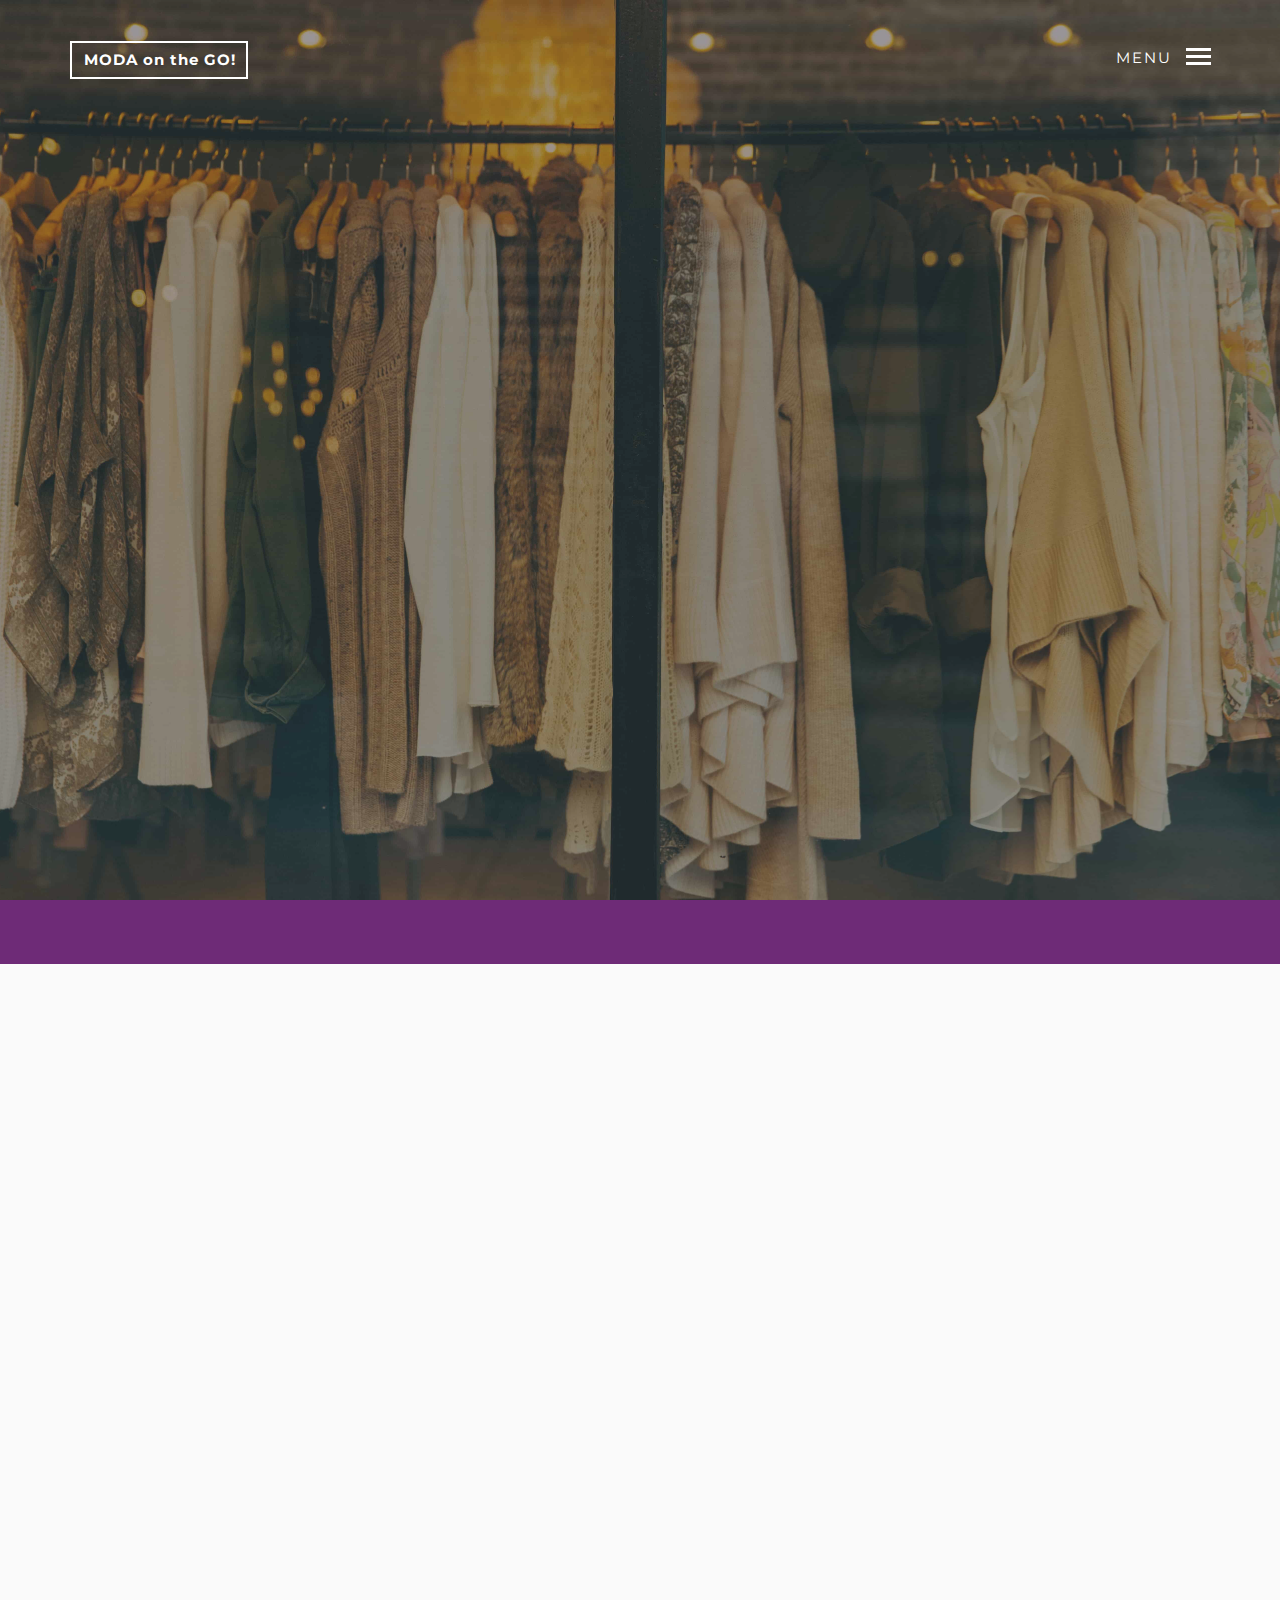
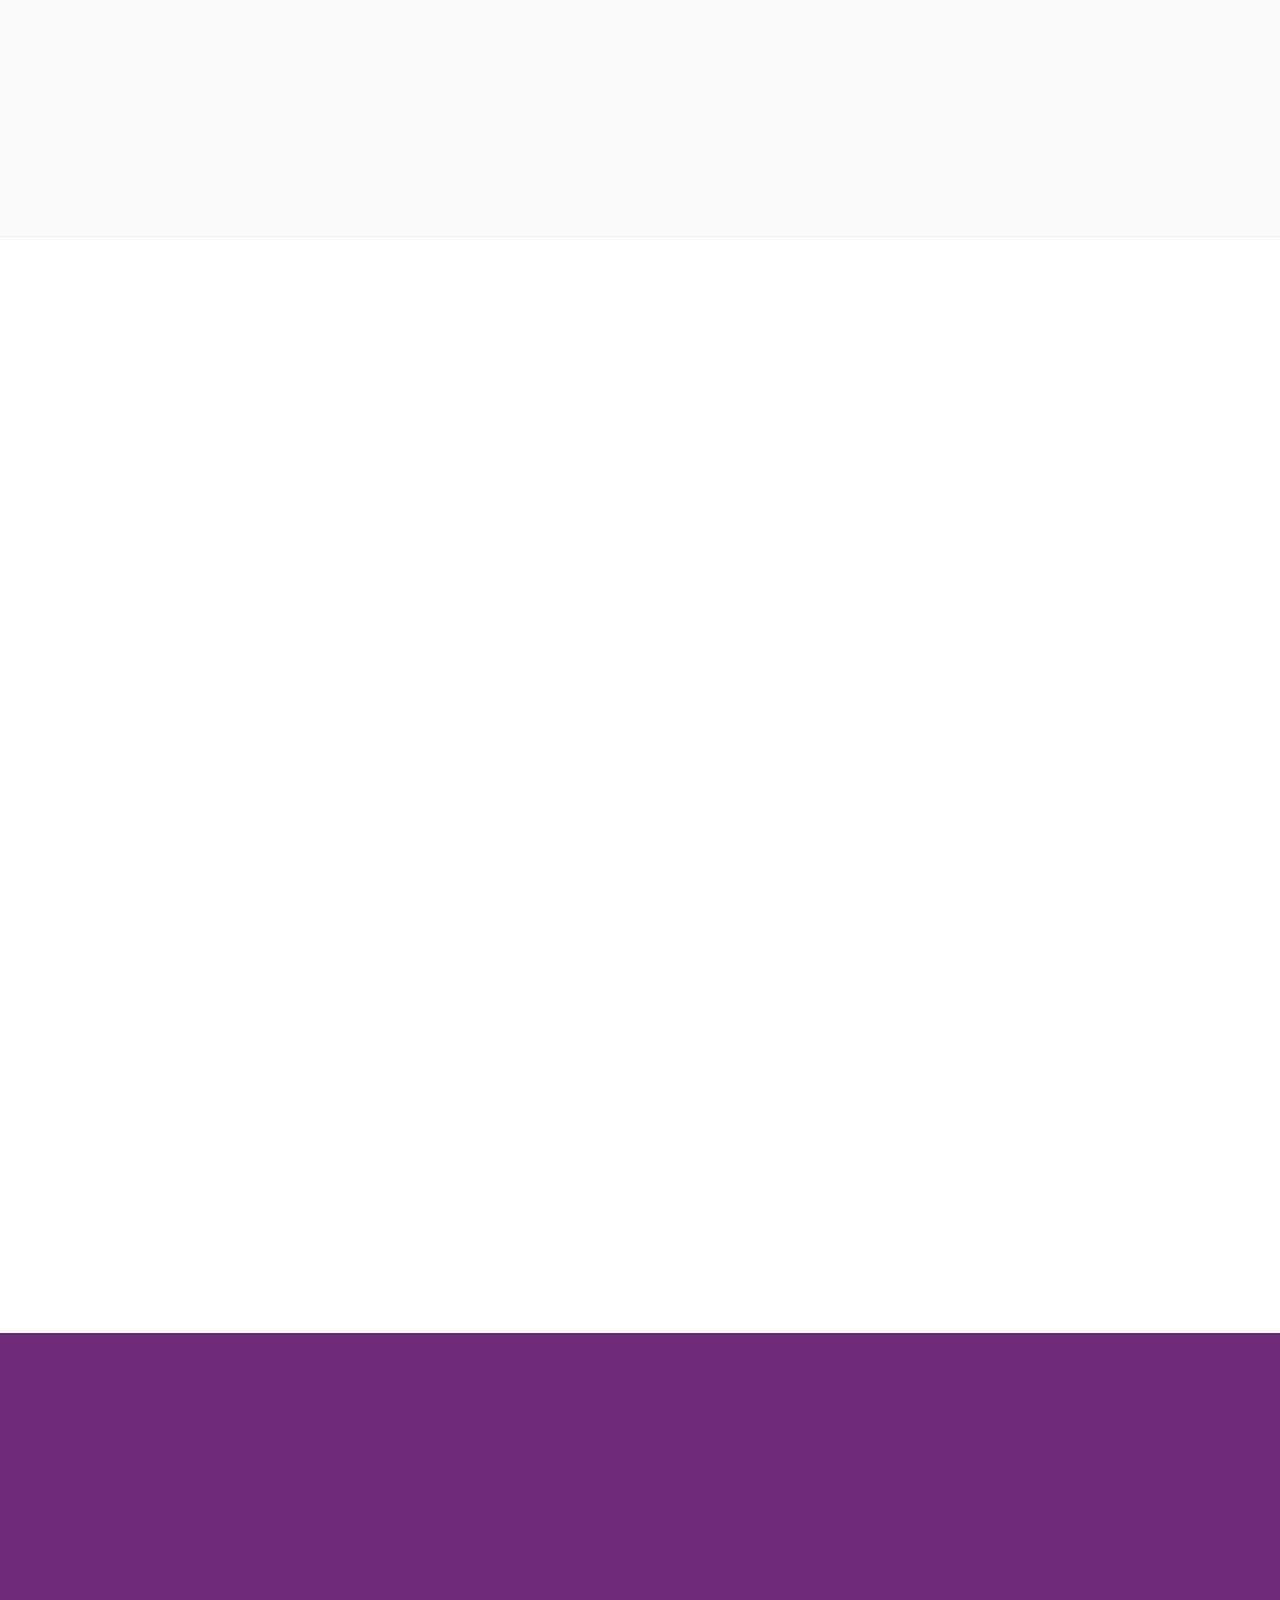
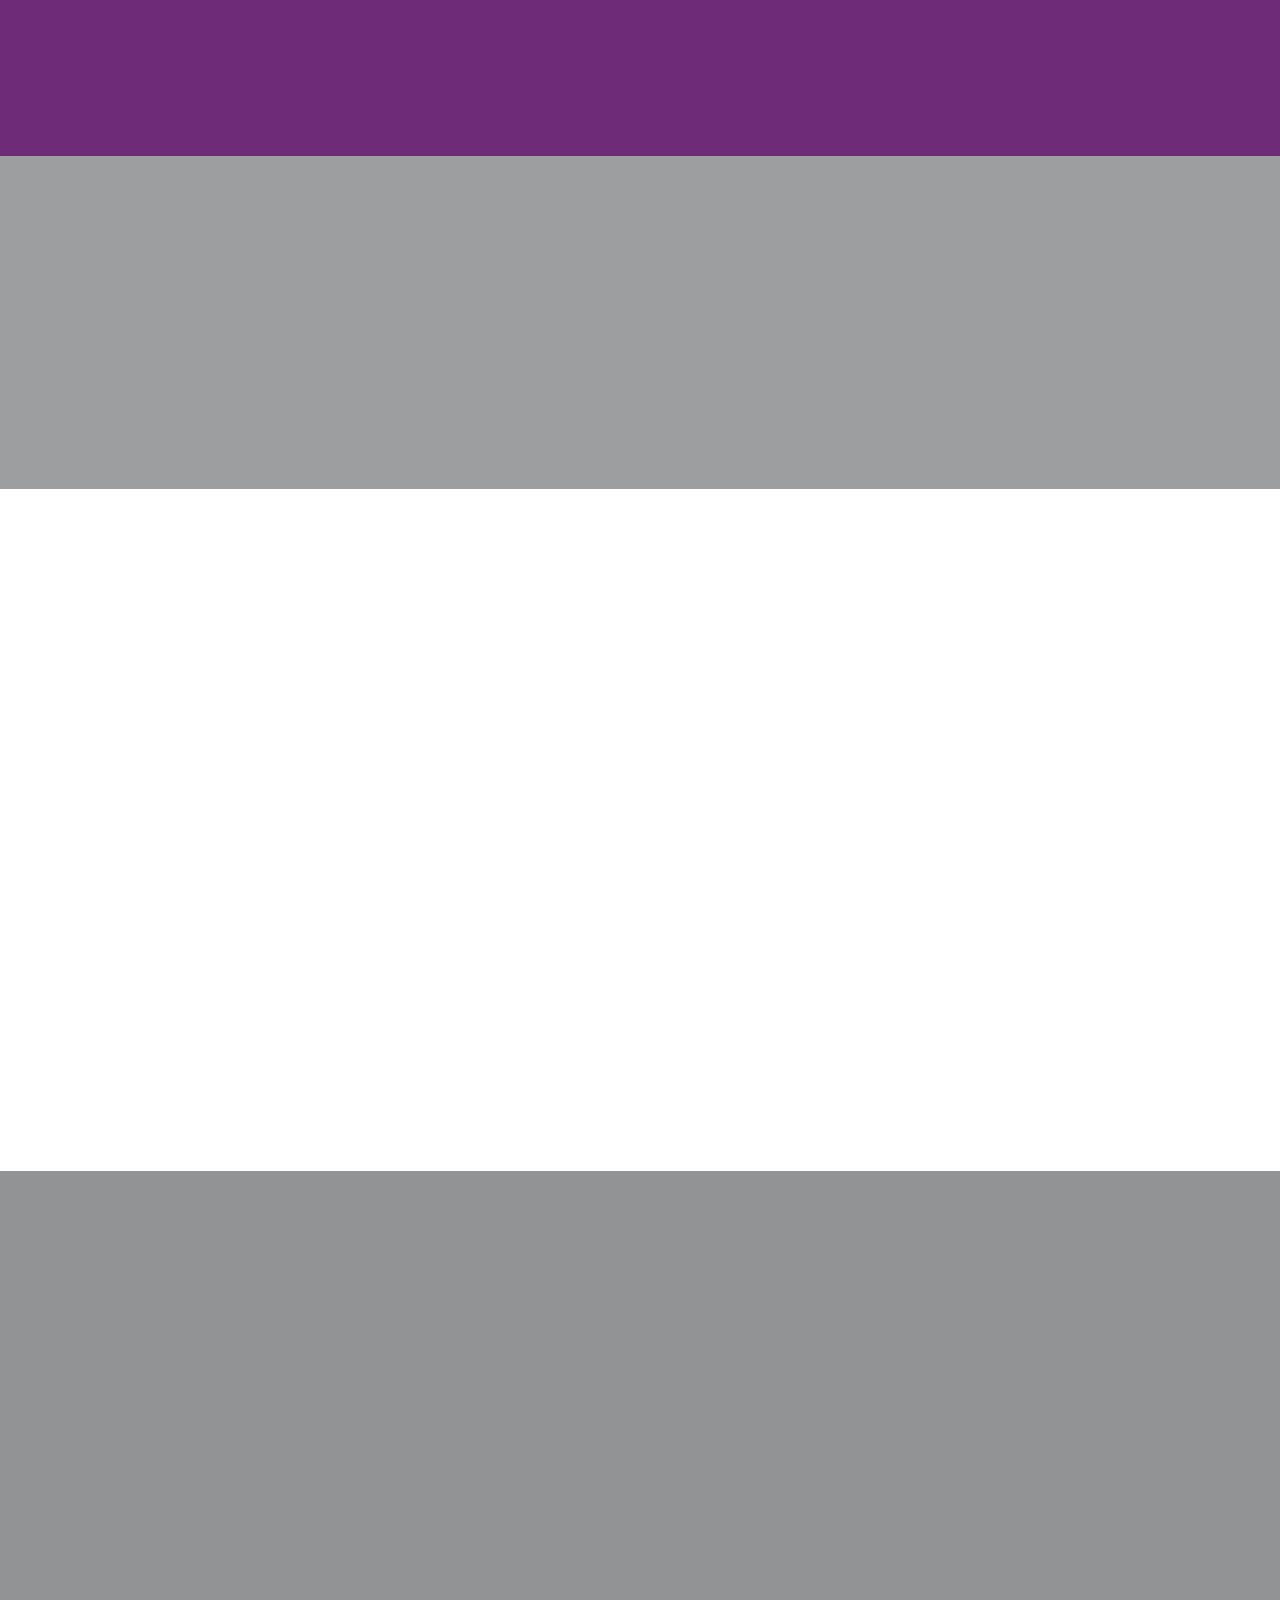
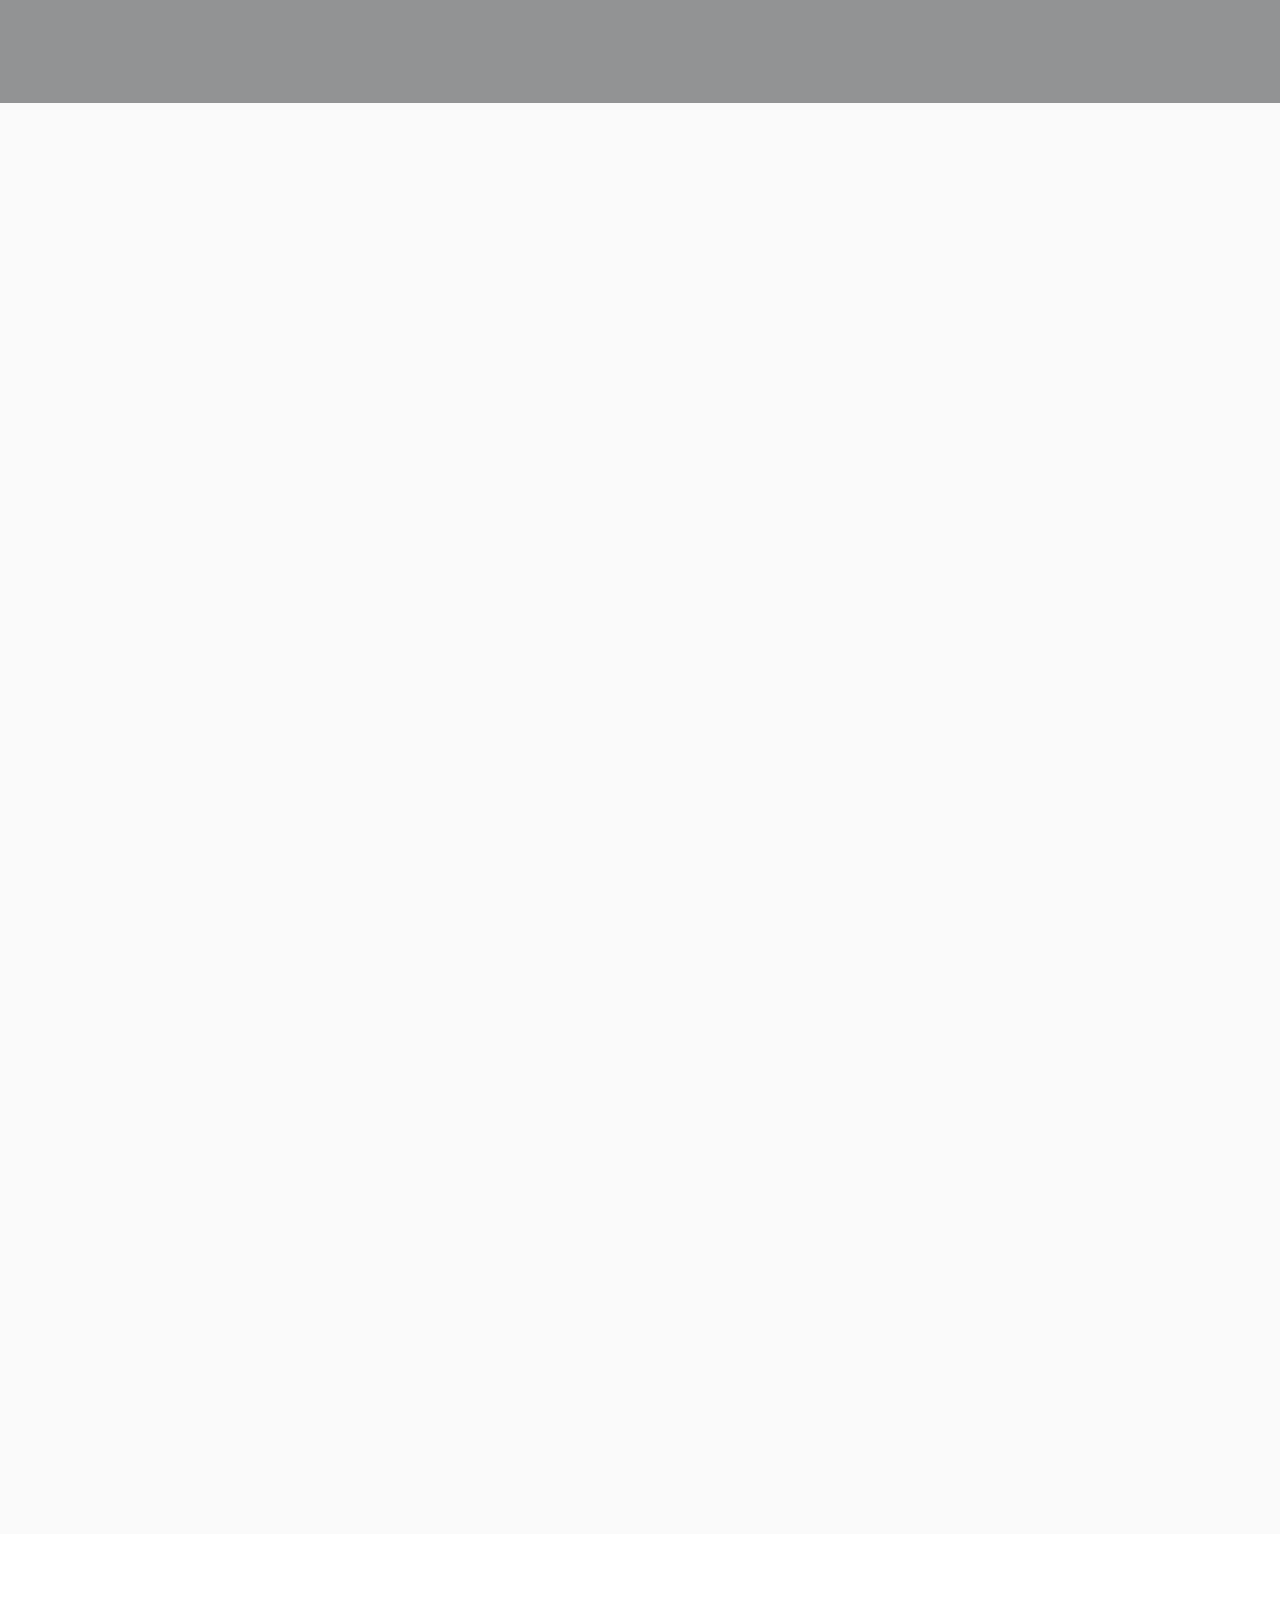
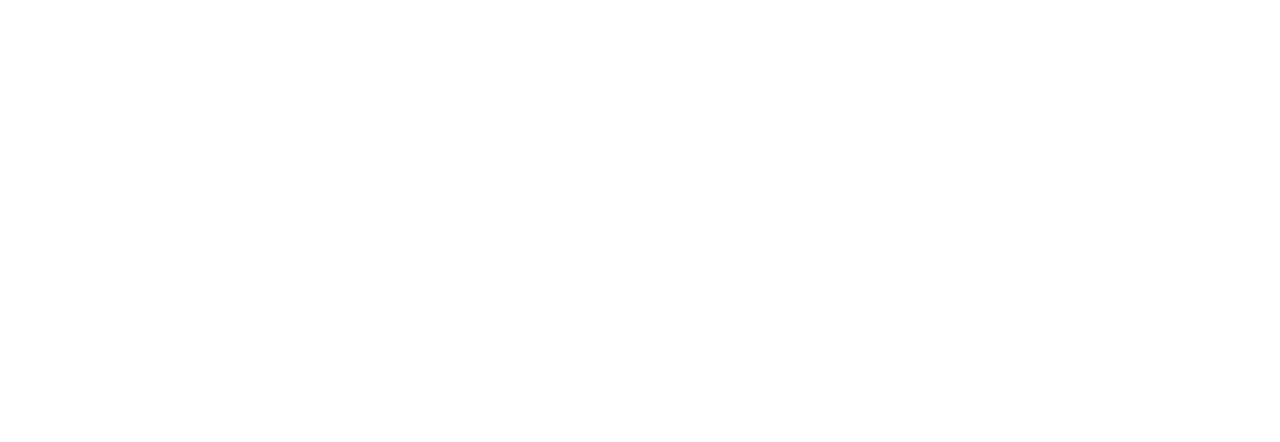
==== commit d4af3278: "textos" ====
--- a/index.html
+++ b/index.html
@@ -9,11 +9,8 @@
 	<meta http-equiv="X-UA-Compatible" content="IE=edge">
 	<title>MODA on the GO!</title>
 	<meta name="viewport" content="width=device-width, initial-scale=1">
-	<meta name="description" content="Free HTML5 Template by FREEHTML5.CO" />
-	<meta name="keywords" content="free html5, free template, free bootstrap, html5, css3, mobile first, responsive" />
-	<meta name="author" content="FREEHTML5.CO" />
-
-  	<!-- Facebook and Twitter integration -->
+
+  	<!-- Facebook and Twitter integration
 	<meta property="og:title" content=""/>
 	<meta property="og:image" content=""/>
 	<meta property="og:url" content=""/>
@@ -22,7 +19,7 @@
 	<meta name="twitter:title" content="" />
 	<meta name="twitter:image" content="" />
 	<meta name="twitter:url" content="" />
-	<meta name="twitter:card" content="" />
+	<meta name="twitter:card" content="" />-->
 
 	<!-- Place favicon.ico and apple-touch-icon.png in the root directory -->
 	<link rel="shortcut icon" href="favicon.ico">
@@ -69,8 +66,7 @@
 		</ul>
 		<h3 class="fh5co-lead">Siganos-nos!</h3>
 		<p class="fh5co-social-icons">
-			<a href="https://www.facebook.com/modaonthegooficial/" target="_blank"><i class="icon-facebook"></i></a>
-			<a href="https://www.instagram.com/modaonthegooficial/" target="_blank"><i class="icon-instagram"></i></a>
+			<a href="https://www.instagram.com/modaonthegooficial/" target="_blank"><i class="icon-instagram" style="font-size:25px"></i></a>
 		</p>
 	</div>
 	
@@ -587,7 +583,7 @@
 						<div class="col-md-3 col-sm-4 col-md-push-3">
 							<h3 class="fh5co-lead">Roberta Alcântara</h3>
 							<ul>
-								<li>+55 22 99795-9225</li>
+								<li>+55 22 99795.9225</li>
 								<li>roberta.alcantara@modaonthego.com.br</li>
 						</div>
 						<div class="col-md-3 col-sm-4 col-md-push-3">
@@ -600,7 +596,7 @@
 							<div class="fh5co-footer-logo"><a href="index.html">MODA on the go!</a></div>
 							<p class="fh5co-copyright"><small>&copy; 2016. All Rights Reserved.</small></p>
 							<p class="fh5co-social-icons">
-								<a href="https://www.instagram.com/modaonthegooficial/" target="_blank"><i class="icon-instagram"></i></a>	
+								<a href="https://www.instagram.com/modaonthegooficial/" target="_blank"><i class="icon-instagram" style="font-size:25px"></i></a>	
 							</p>
 						</div>
 						
@@ -626,7 +622,4 @@
 	<!-- toCount -->
 	<script src="js/jquery.countTo.js"></script>
 	<!-- Main JS -->
-	<script src="js/main.js"></script>
-	
-	<script type="text/javascript">var $zoho= $zoho || {salesiq:{values:{},ready:function(){}}};var d=document;s=d.createElement("script");s.type="text/javascript";s.defer=true;s.src="https://salesiq.zoho.com/modaonthego/float.ls?embedname=entreemcontato";t=d.getElementsByTagName("script")[0];t.parentNode.insertBefore(s,t);
-	</script>+	<script src="js/main.js"></script>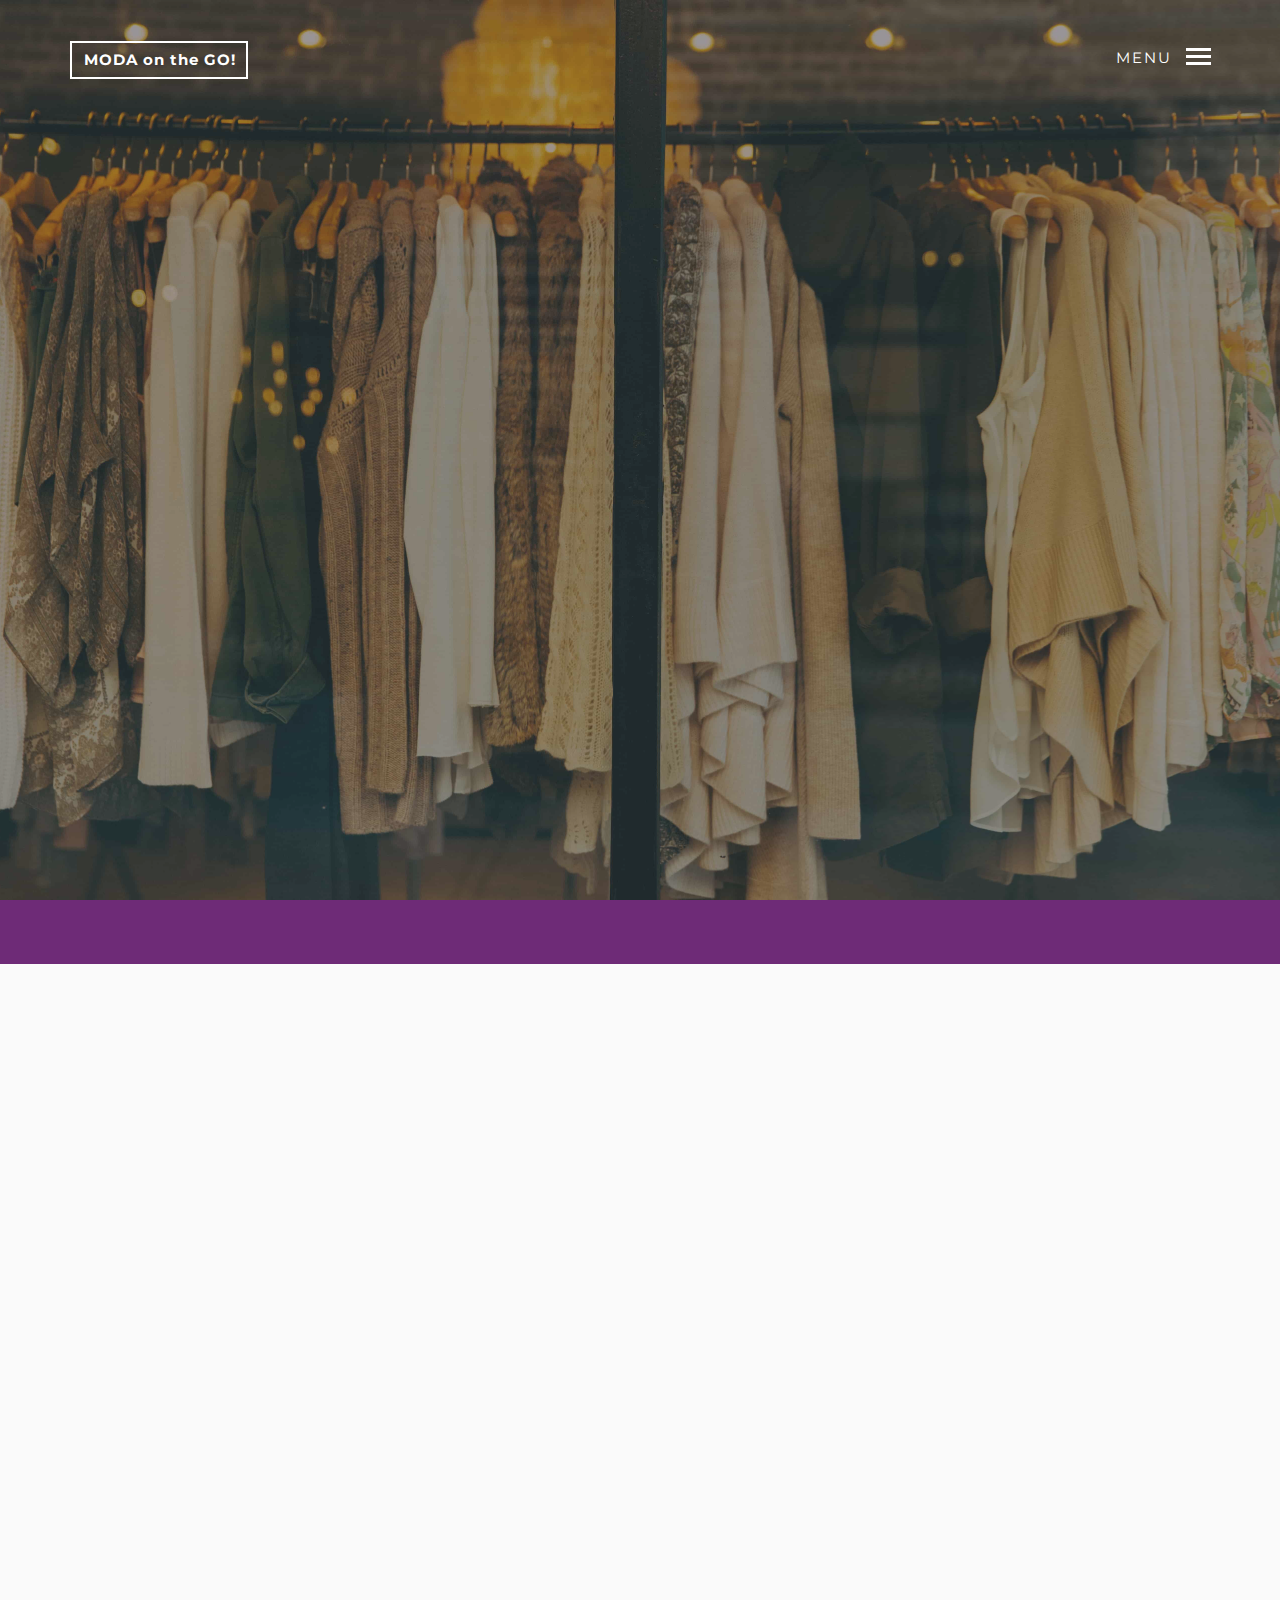
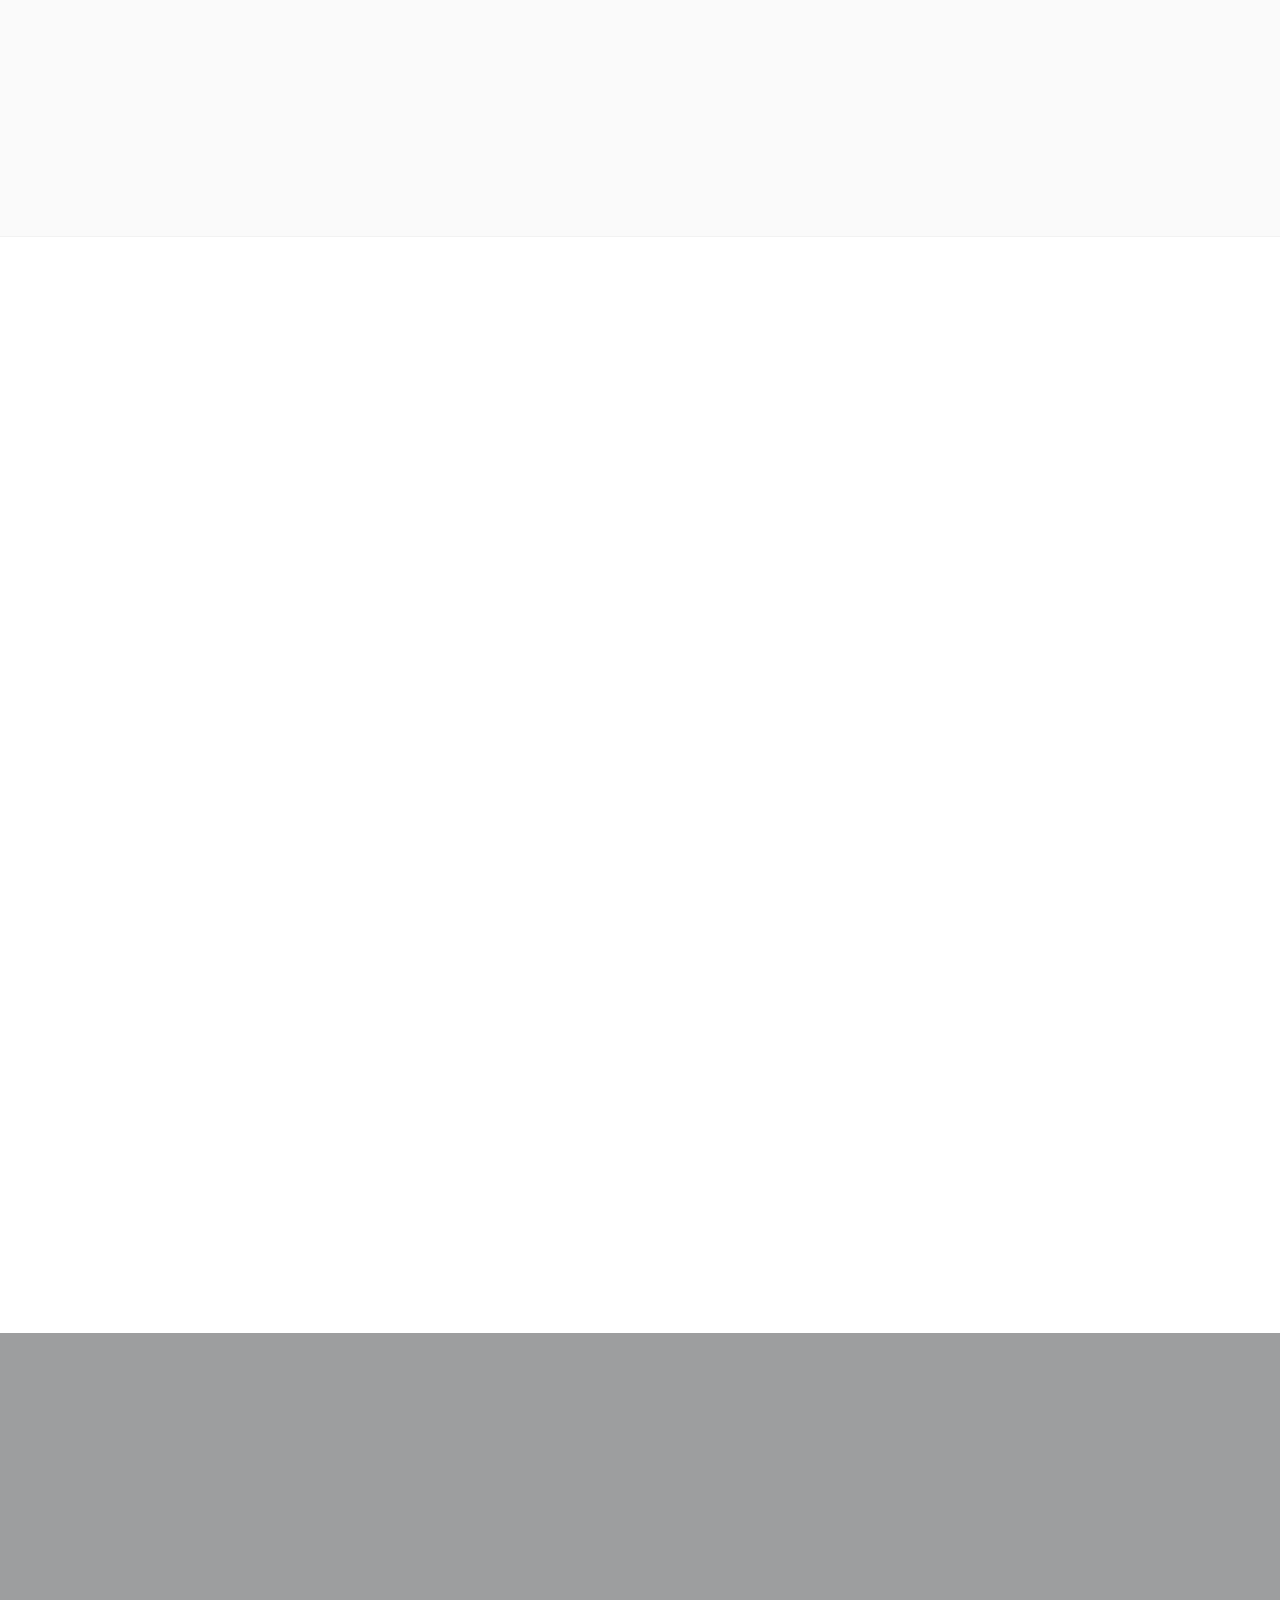
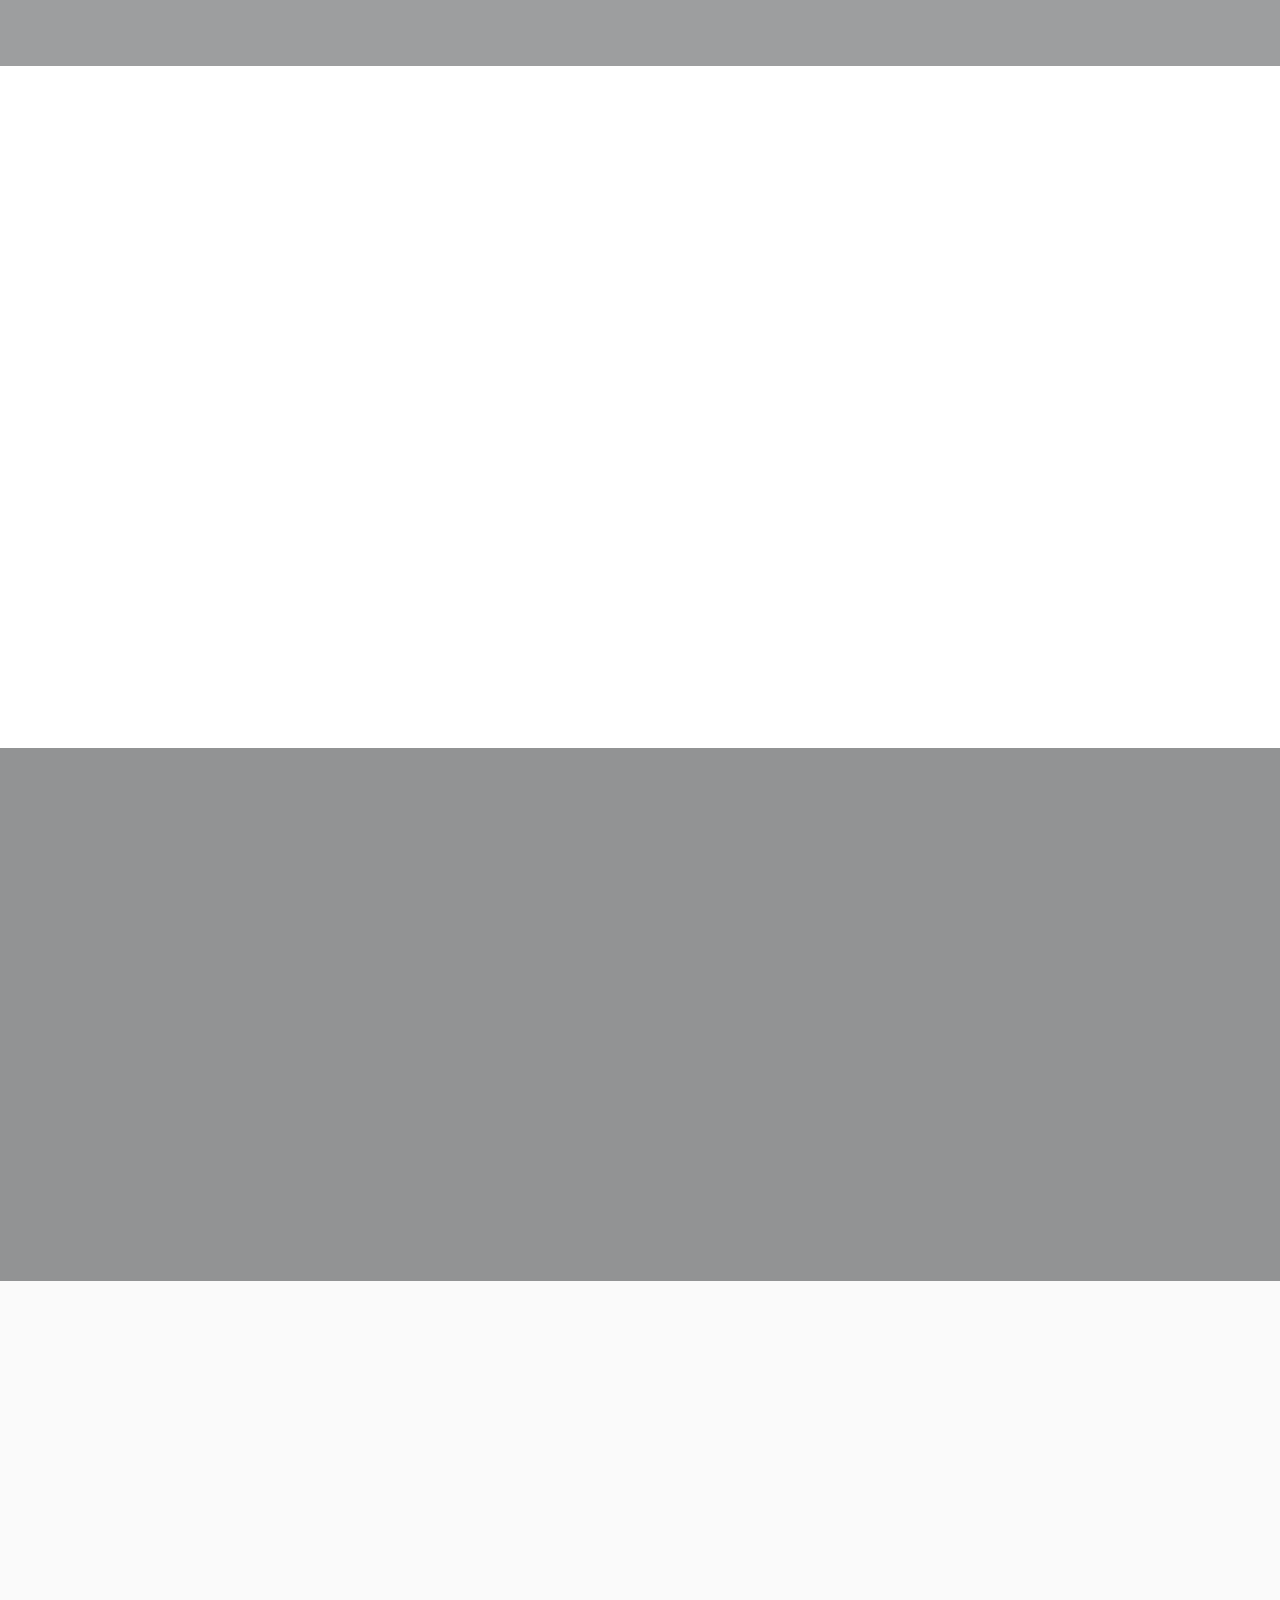
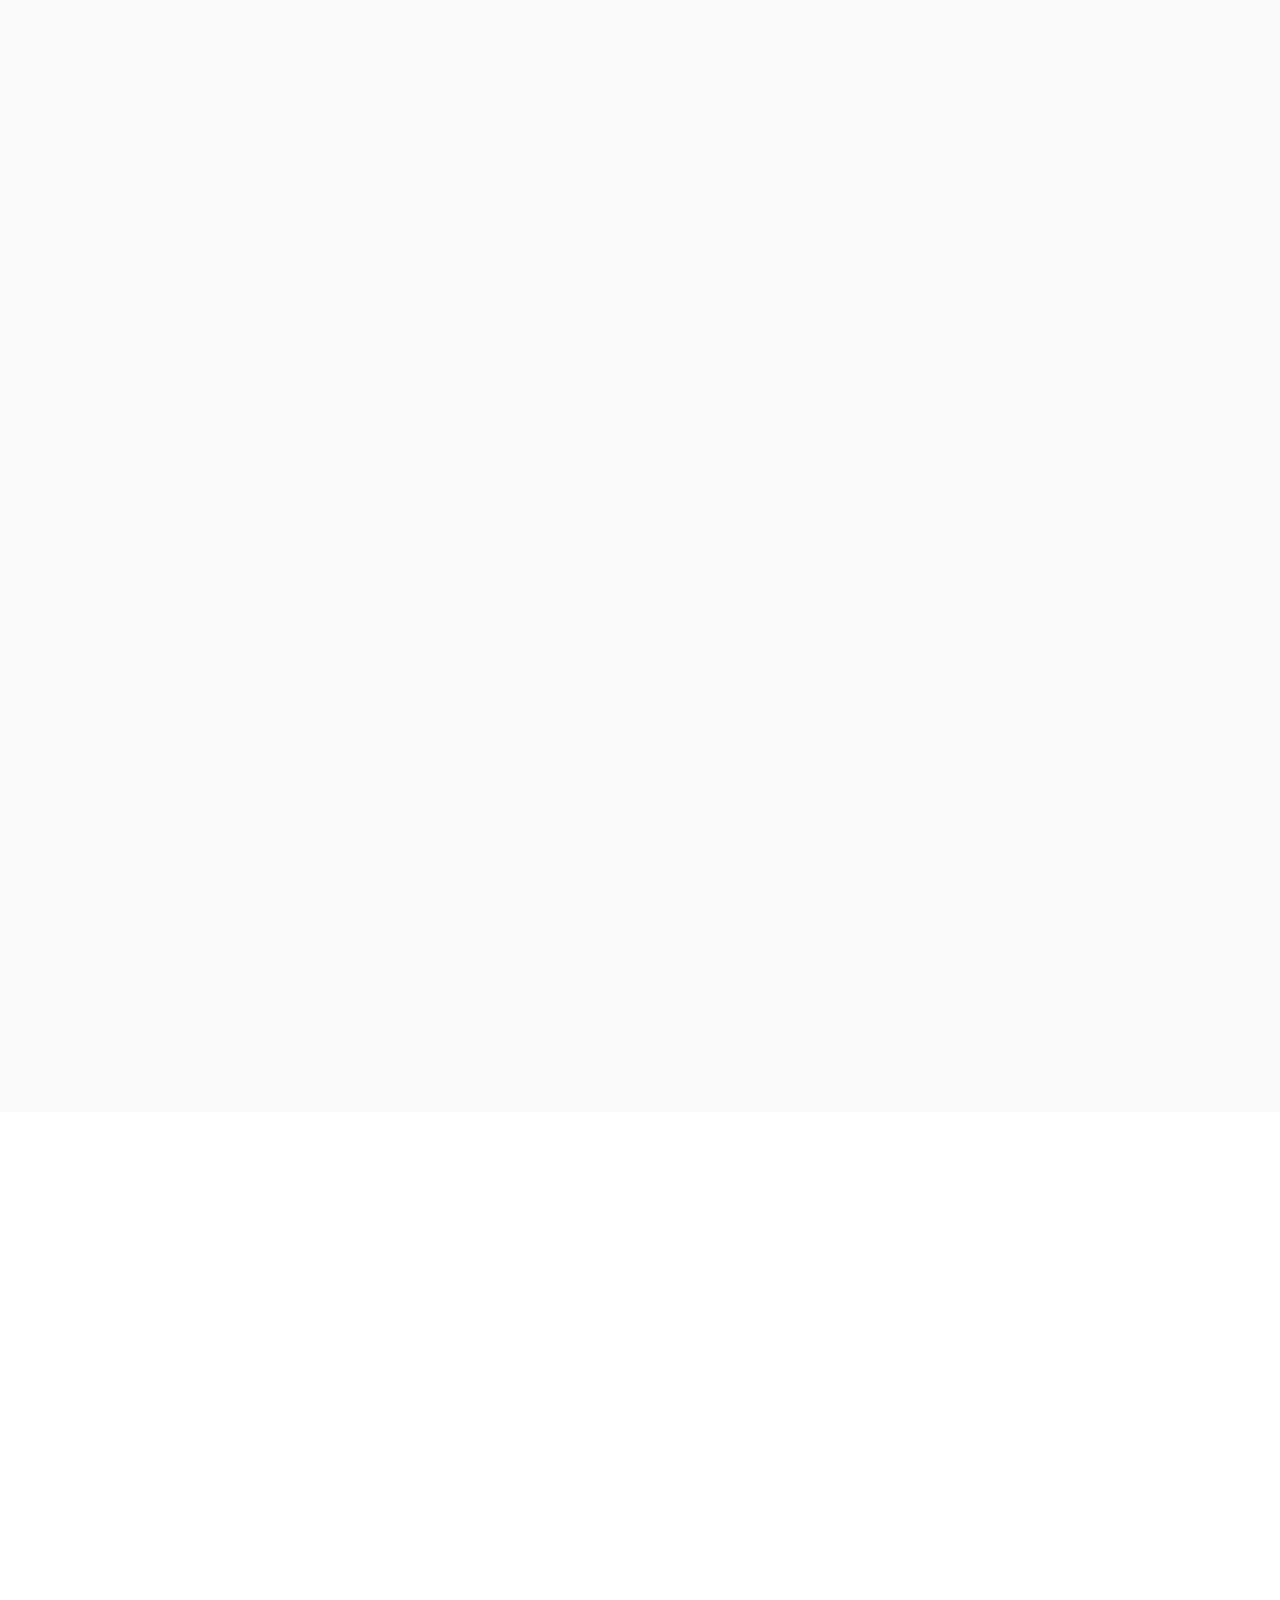
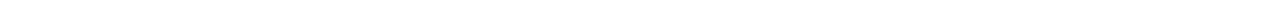
==== commit 7e272dcd: "Menu" ====
--- a/index.html
+++ b/index.html
@@ -58,16 +58,18 @@
 			<li class="active"><a href="#" data-nav-section="home">Home</a></li>
 			<li><a href="#" data-nav-section="features">Quem somos</a></li>
 			<li><a href="#" data-nav-section="design">Lojista</a></li>
-			<li><a href="#" data-nav-section="testimonies">Missão</a></li>
-			<!--<li><a href="#" data-nav-section="products">Indústria</a></li>-->
+			<!--<li><a href="#" data-nav-section="testimonies">Missão</a></li>
+			<li><a href="#" data-nav-section="products">Indústria</a></li>-->
 			<li><a href="#" data-nav-section="benefits">Indústria</a></li>
 			<!--<li><a href="contato.html">Contato</a></li>-->
+			<li><a>Shopping (BREVE)</a></li>
 			<li><a href="#" data-nav-section="faqs">Perguntas frequentes</a></li>
 		</ul>
 		<h3 class="fh5co-lead">Siganos-nos!</h3>
 		<p class="fh5co-social-icons">
 			<a href="https://www.instagram.com/modaonthegooficial/" target="_blank"><i class="icon-instagram" style="font-size:25px"></i></a>
 		</p>
+		<a href="index.html" class="navbar-brand" color= "gray"><span>MODA on the GO!</span></a>
 	</div>
 	
 	<div id="fh5co-menu" class="navbar">
@@ -202,7 +204,7 @@
 										<div class="col-md-12 col-sm-6 col-xs-6 col-xxs-12 fh5co-text animate-object features-2-animate-6">
 											<span class="fh5co-icon"><i class="icon-tablet"></i></span>
 											<h4 class="fh5co-uppercase-sm">Comodidade</h4>
-											<p>Realize seus pedidos 24 horas por dia, quando e onde desejar. Planeje os pedidos e compre com tranquilidade</p>
+											<p>Realize seus pedidos 24 horas por dia, quando e onde desejar. Planeje os pedidos e compre com tranquilidade.</p>
 										</div>		
 									</div>
 					    		</div>
@@ -218,7 +220,7 @@
 
 			    </div>
 
-
+			    <!--
 			    <div id="fh5co-testimony" data-section="testimonies">
 				    <div class="container">
 				    	<div class="row animate-box">
@@ -247,7 +249,7 @@
 				    	</div>
 				    </div>
 			    </div>
-
+			    -->
 			    
 				<div id="fh5co-counter" class="fh5co-bg-section" style="background-image: url(images/bg_contadores.jpg); background-attachment: fixed;">
 					<div class="fh5co-overlay"></div>
@@ -581,7 +583,7 @@
 							</ul>
 						</div>
 						<div class="col-md-3 col-sm-4 col-md-push-3">
-							<h3 class="fh5co-lead">Roberta Alcântara</h3>
+							<h3 class="fh5co-lead">Roberta Alcantara</h3>
 							<ul>
 								<li>+55 22 99795.9225</li>
 								<li>roberta.alcantara@modaonthego.com.br</li>
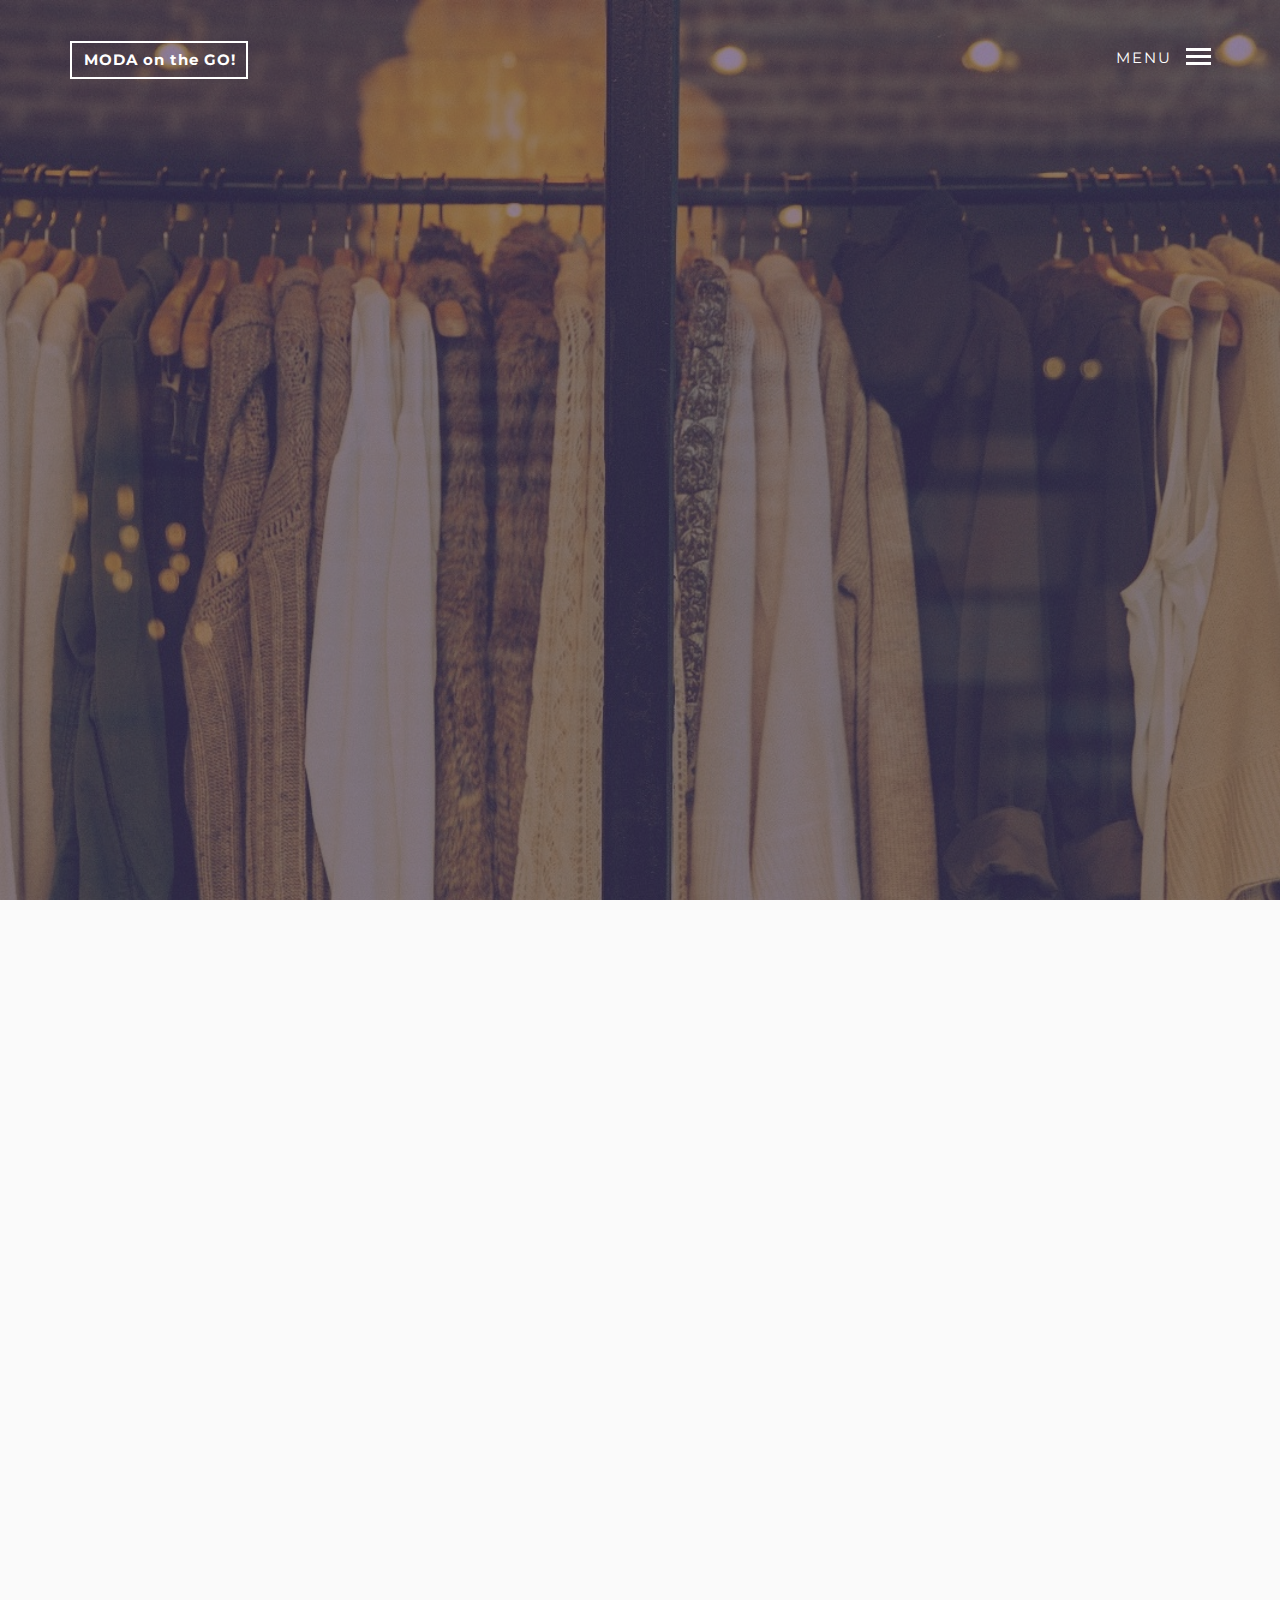
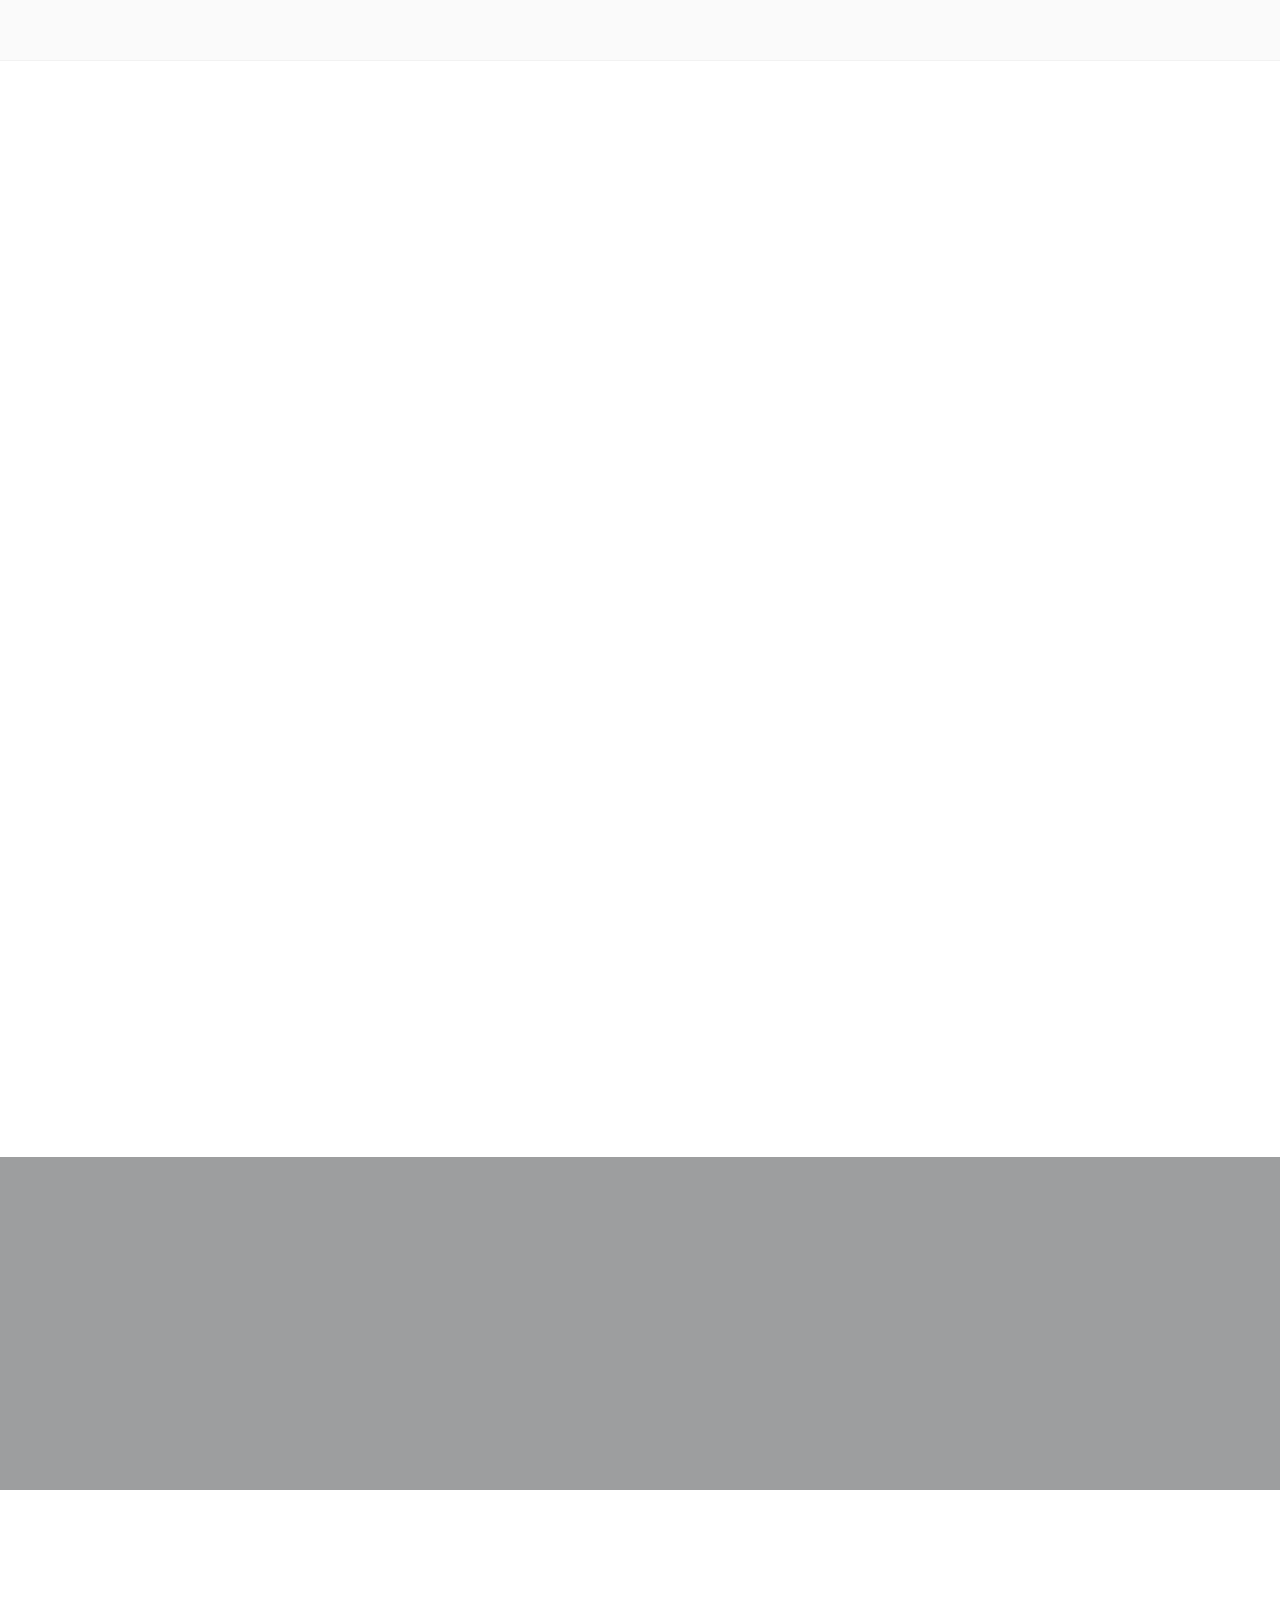
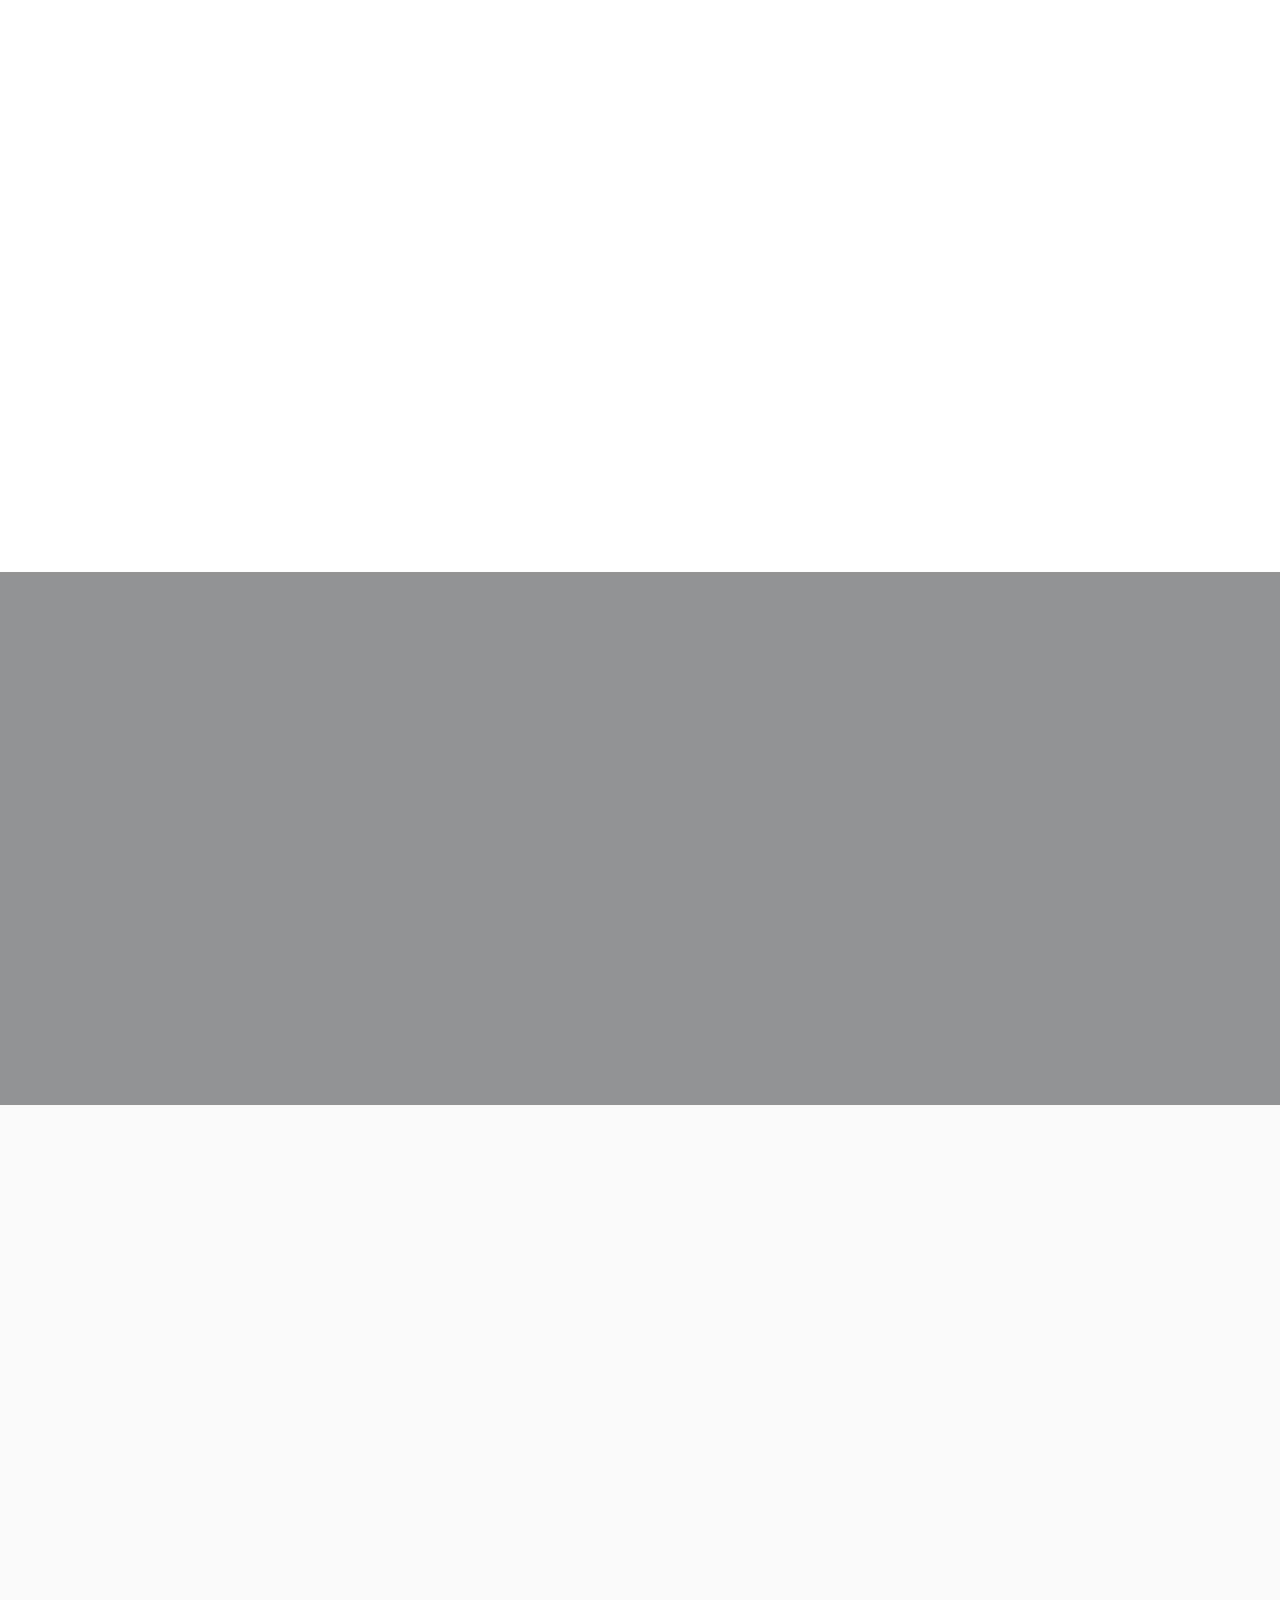
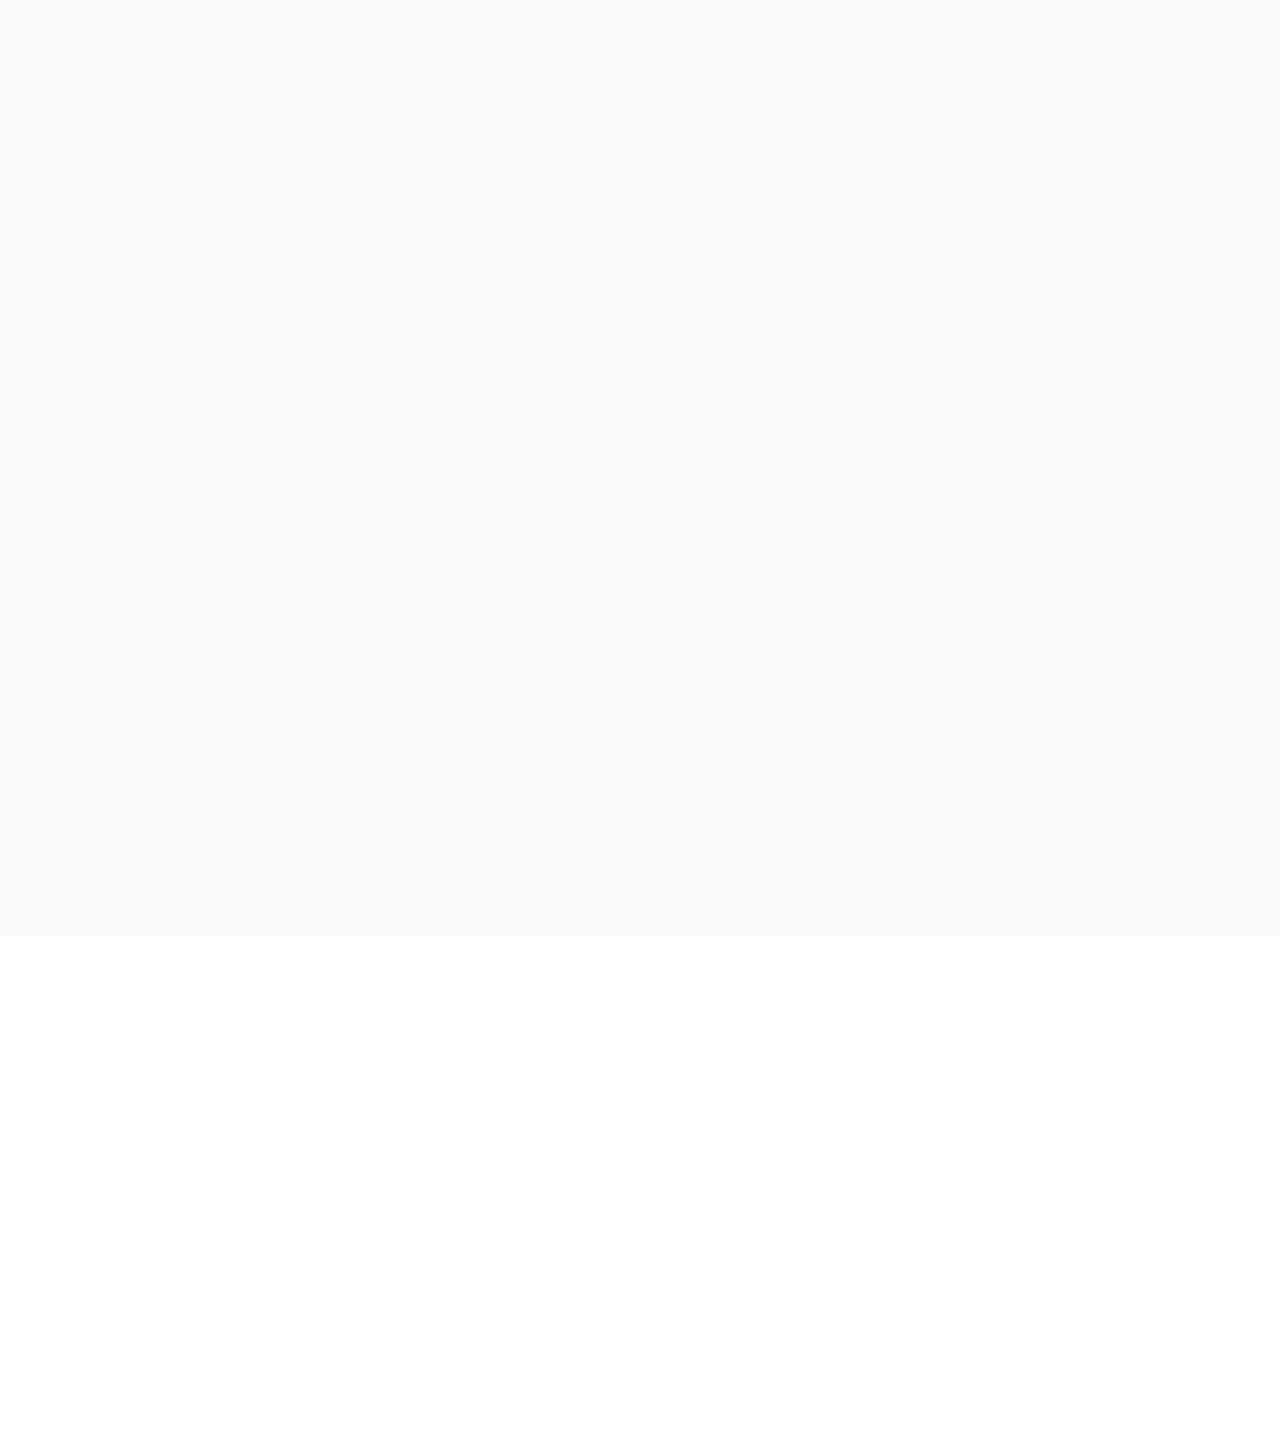
==== commit 72bbe114: "imagens de fundo" ====
--- a/index.html
+++ b/index.html
@@ -57,19 +57,17 @@
 		<ul>
 			<li class="active"><a href="#" data-nav-section="home">Home</a></li>
 			<li><a href="#" data-nav-section="features">Quem somos</a></li>
-			<li><a href="#" data-nav-section="design">Lojista</a></li>
+			<li><a href="#" data-nav-section="design">Boutiques</a></li>
 			<!--<li><a href="#" data-nav-section="testimonies">Missão</a></li>
 			<li><a href="#" data-nav-section="products">Indústria</a></li>-->
-			<li><a href="#" data-nav-section="benefits">Indústria</a></li>
+			<li><a href="#" data-nav-section="benefits">Marcas</a></li>
 			<!--<li><a href="contato.html">Contato</a></li>-->
 			<li><a>Shopping (BREVE)</a></li>
-			<li><a href="#" data-nav-section="faqs">Perguntas frequentes</a></li>
 		</ul>
 		<h3 class="fh5co-lead">Siganos-nos!</h3>
 		<p class="fh5co-social-icons">
 			<a href="https://www.instagram.com/modaonthegooficial/" target="_blank"><i class="icon-instagram" style="font-size:25px"></i></a>
 		</p>
-		<a href="index.html" class="navbar-brand" color= "gray"><span>MODA on the GO!</span></a>
 	</div>
 	
 	<div id="fh5co-menu" class="navbar">
@@ -85,14 +83,14 @@
 
 	<div id="fh5co-page">
 		<div id="fh5co-wrap">
-			<header id="fh5co-hero" data-section="home" role="banner" style="background: url(images/bg_contadores.jpg) top center; background-attachment: fixed; background-size: cover;" >
-				<div class="fh5co-overlay"></div>
+			<header id="fh5co-hero" data-section="home" role="banner" style="background: url(images/bg_contadores.jpeg) top center; background-attachment: fixed; background-size: cover;" >
+				<div class="fh5co-overlay" ></div>
 				<div class="fh5co-intro">
 					<div class="container">
 						<div class="row">	
 							<div class="col-md-6 fh5co-text">
-								<h2 class="to-animate intro-animate-1"><br>O fim da complexidade.</h2>
-								<p class="to-animate intro-animate-2">O MODA on the go! é um canal de distribuição de moda criado para facilitar a vida de lojistas e indústrias.</p>
+								<h2 class="to-animate intro-animate-1"><br> O canal de distribuição de moda criado para facilitar a vida de marcas e boutiques.</h2>
+								<p class="to-animate intro-animate-2"> </p>
 							</div>
 							<!--
 							<div class="col-md-6 text-right fh5co-intro-img to-animate intro-animate-4">
@@ -106,10 +104,9 @@
 			<!-- END .header -->
 			
 			<div id="fh5co-main">
-				<div id="fh5co-clients">
+				<!--<div id="fh5co-clients">
 					<div class="container">
 						<div class="row text-center">
-						<!--
 							<div class="col-md-3 col-sm-6 col-xs-6 to-animate">
 								<figure class="fh5co-client"><img src="images/client_1.png"></figure>
 							</div>
@@ -122,9 +119,8 @@
 							<div class="col-md-3 col-sm-6 col-xs-6 to-animate">
 								<figure class="fh5co-client"><img src="images/client_4.png"></figure>
 							</div>
-							-->
-						</div>
-					</div>
+						</div>
+					</div>-->
 				</div>
 				<div id="fh5co-features" data-section="features">
 					<div class="container">
@@ -251,7 +247,7 @@
 			    </div>
 			    -->
 			    
-				<div id="fh5co-counter" class="fh5co-bg-section" style="background-image: url(images/bg_contadores.jpg); background-attachment: fixed;">
+				<div id="fh5co-counter" class="fh5co-bg-section" style="background-image: url(images/bg_contadores.jpeg); background-attachment: fixed;">
 					<div class="fh5co-overlay"></div>
 					<div class="container">
 						<div class="row">
--- a/css/style.css
+++ b/css/style.css
@@ -6095,7 +6095,7 @@
   *display: inline;
   letter-spacing: 1px;
   font-size: 15px;
-  float: left !important;
+  float: center !important;
   font-family: "Montserrat", arial, sans-serif;
   color: #fff;
   z-index: 10;
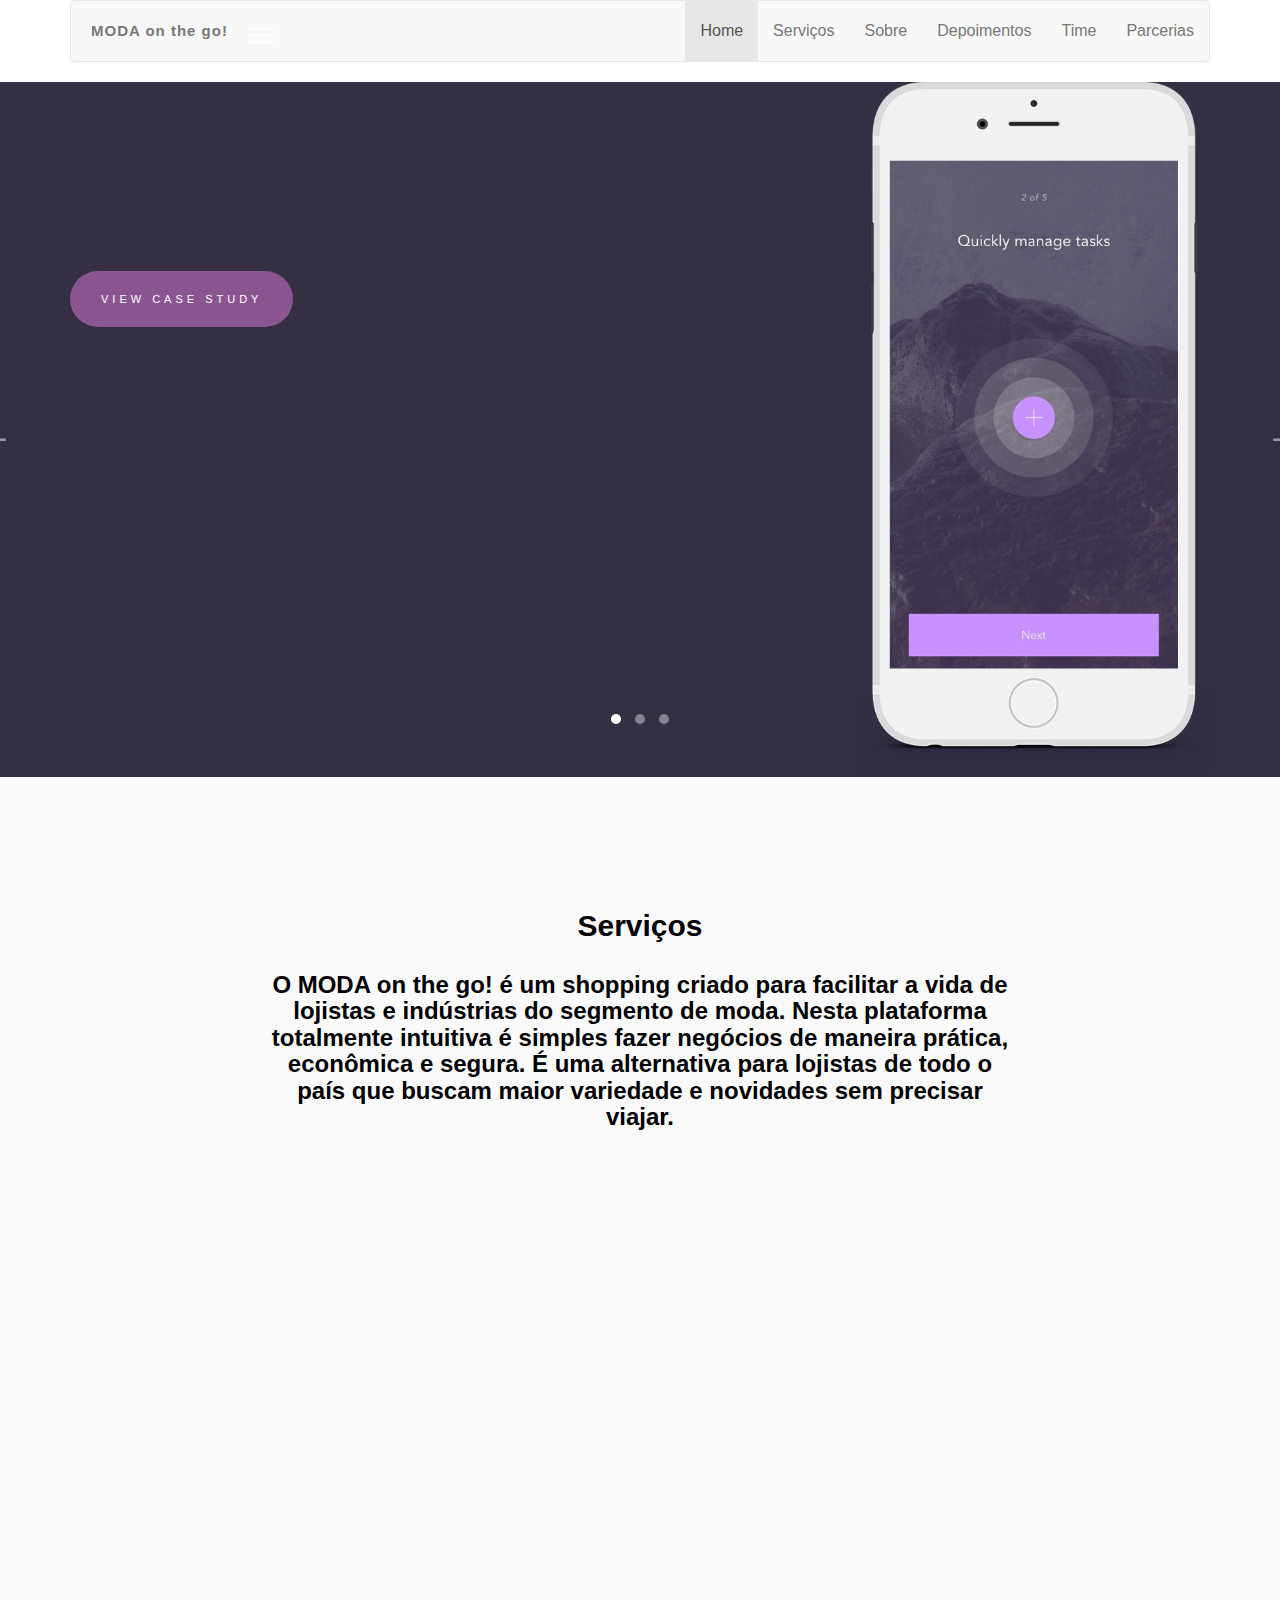
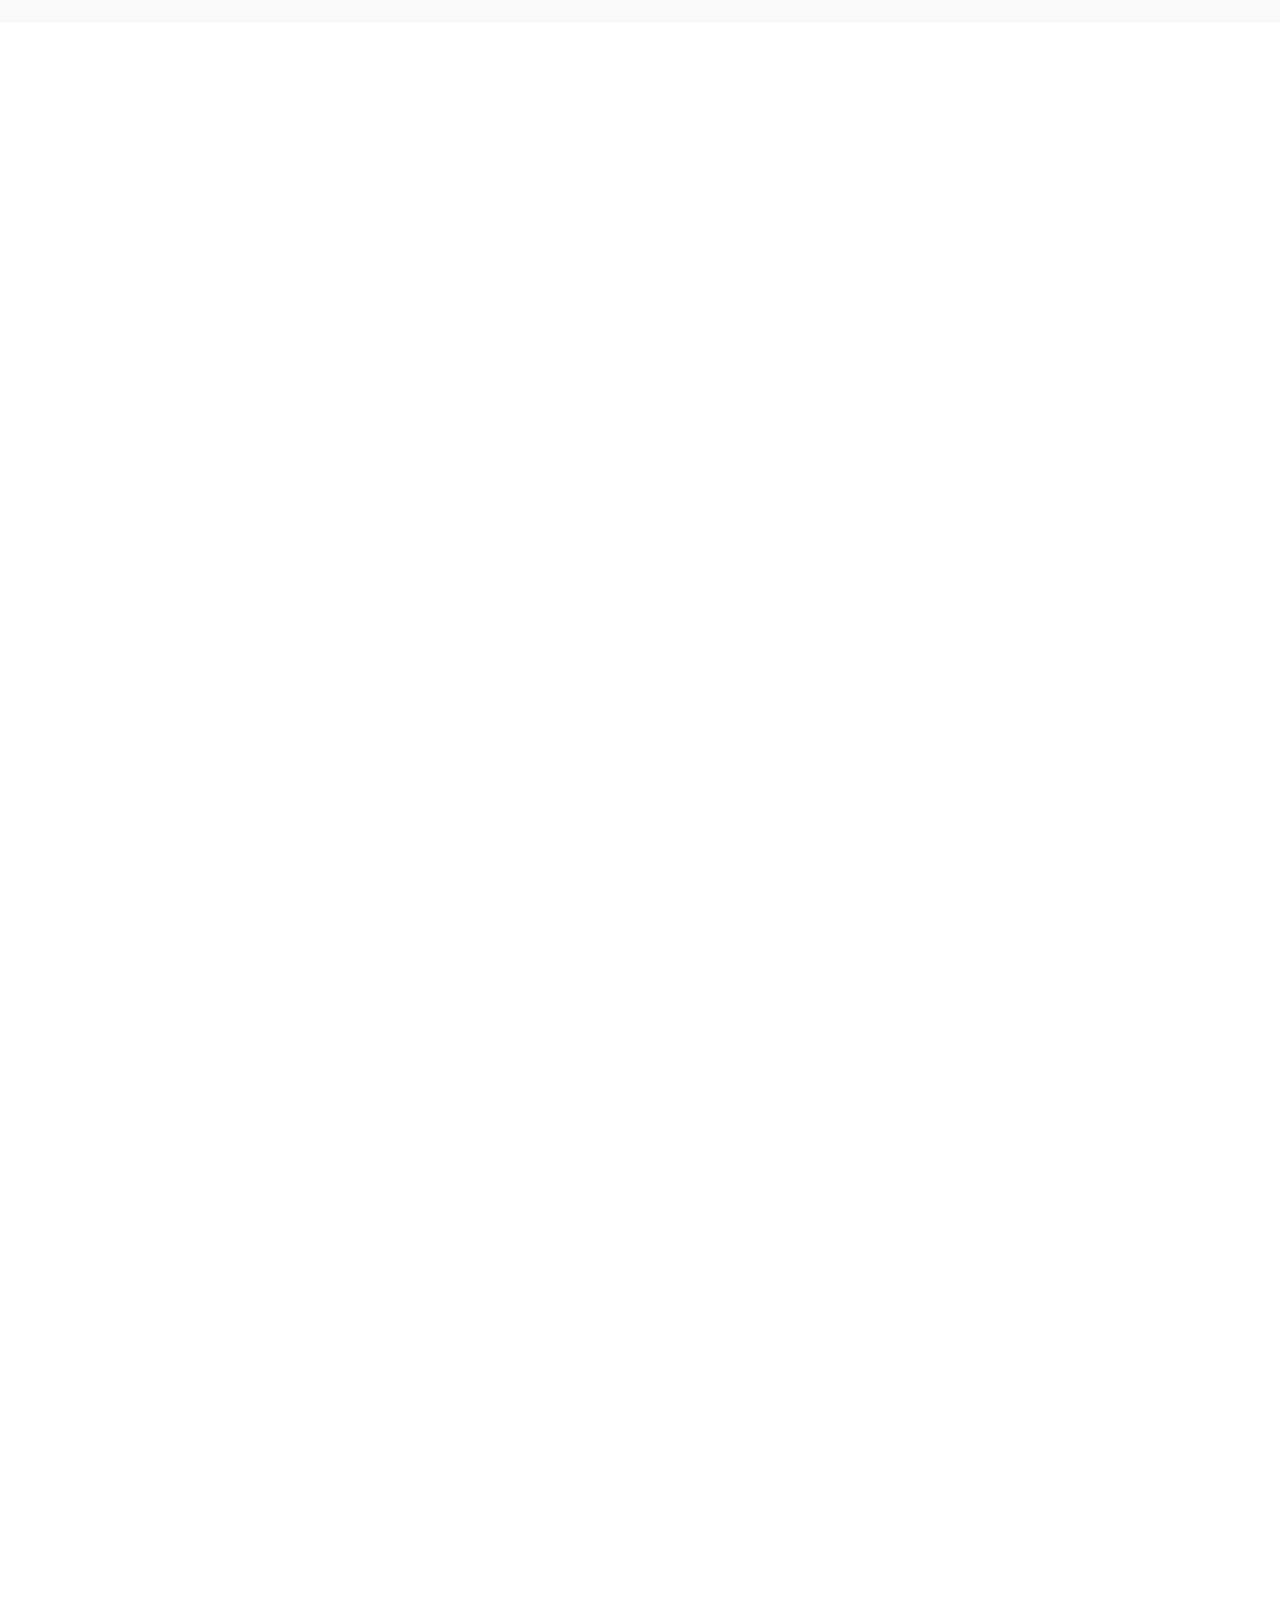
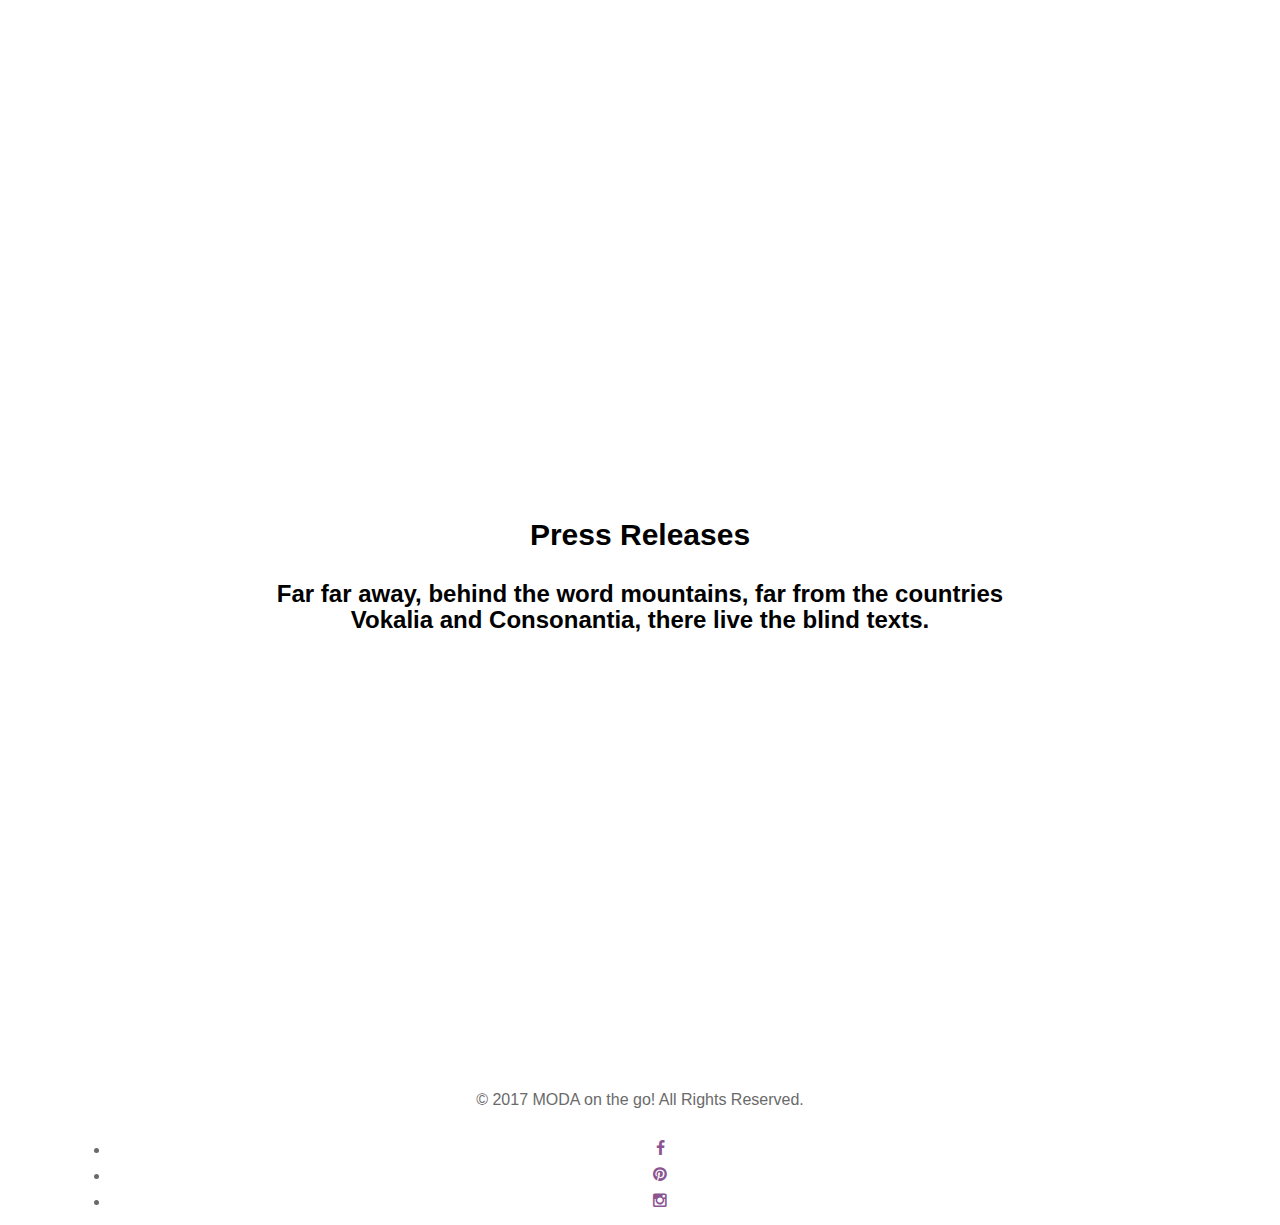
==== commit 295f857c: "Novo site 1.0" ====
--- a/index.html
+++ b/index.html
@@ -7,10 +7,14 @@
 	<head>
 	<meta charset="utf-8">
 	<meta http-equiv="X-UA-Compatible" content="IE=edge">
-	<title>MODA on the GO!</title>
+	<title>MODA | on the go!</title>
 	<meta name="viewport" content="width=device-width, initial-scale=1">
-
-  	<!-- Facebook and Twitter integration
+	<meta name="description" content="Distribuição de moda" />
+	<meta name="keywords" content="moda íntima, friburgo, nova friburgo, moda" />
+	<meta name="author" content="MODA on the go!" />
+
+
+  <!-- Facebook and Twitter integration -->
 	<meta property="og:title" content=""/>
 	<meta property="og:image" content=""/>
 	<meta property="og:url" content=""/>
@@ -19,30 +23,28 @@
 	<meta name="twitter:title" content="" />
 	<meta name="twitter:image" content="" />
 	<meta name="twitter:url" content="" />
-	<meta name="twitter:card" content="" />-->
+	<meta name="twitter:card" content="" />
 
 	<!-- Place favicon.ico and apple-touch-icon.png in the root directory -->
 	<link rel="shortcut icon" href="favicon.ico">
 
-	<!-- Google Webfonts -->
-	<link href='https://fonts.googleapis.com/css?family=Montserrat:400,700' rel='stylesheet' type='text/css'>
-	<link href='https://fonts.googleapis.com/css?family=Open+Sans' rel='stylesheet' type='text/css'>
+	<link href='https://fonts.googleapis.com/css?family=Source+Sans+Pro:400,300,600,400italic,700' rel='stylesheet' type='text/css'>
 	
 	<!-- Animate.css -->
 	<link rel="stylesheet" href="css/animate.css">
 	<!-- Icomoon Icon Fonts-->
 	<link rel="stylesheet" href="css/icomoon.css">
-	<!-- Simple Line Icons-->
+	<!-- Simple Line Icons -->
 	<link rel="stylesheet" href="css/simple-line-icons.css">
-	<!-- Magnific Popup -->
-	<link rel="stylesheet" href="css/magnific-popup.css">
 	<!-- Owl Carousel -->
 	<link rel="stylesheet" href="css/owl.carousel.min.css">
 	<link rel="stylesheet" href="css/owl.theme.default.min.css">
-	<!-- Salvattore -->
-	<link rel="stylesheet" href="css/salvattore.css">
-	<!-- Theme Style -->
+	<!-- Bootstrap  -->
+	<link rel="stylesheet" href="css/bootstrap.css">
+
 	<link rel="stylesheet" href="css/style.css">
+
+
 	<!-- Modernizr JS -->
 	<script src="js/modernizr-2.6.2.min.js"></script>
 	<!-- FOR IE9 below -->
@@ -52,559 +54,517 @@
 
 	</head>
 	<body>
-		
-	<div id="fh5co-offcanvass">
-		<ul>
-			<li class="active"><a href="#" data-nav-section="home">Home</a></li>
-			<li><a href="#" data-nav-section="features">Quem somos</a></li>
-			<li><a href="#" data-nav-section="design">Boutiques</a></li>
-			<!--<li><a href="#" data-nav-section="testimonies">Missão</a></li>
-			<li><a href="#" data-nav-section="products">Indústria</a></li>-->
-			<li><a href="#" data-nav-section="benefits">Marcas</a></li>
-			<!--<li><a href="contato.html">Contato</a></li>-->
-			<li><a>Shopping (BREVE)</a></li>
-		</ul>
-		<h3 class="fh5co-lead">Siganos-nos!</h3>
-		<p class="fh5co-social-icons">
-			<a href="https://www.instagram.com/modaonthegooficial/" target="_blank"><i class="icon-instagram" style="font-size:25px"></i></a>
-		</p>
+	<header role="banner" id="fh5co-header">
+			<div class="container">
+				<!-- <div class="row"> -->
+			    <nav class="navbar navbar-default">
+		        <div class="navbar-header">
+		        	<!-- Mobile Toggle Menu Button -->
+					<a href="#" class="js-fh5co-nav-toggle fh5co-nav-toggle" data-toggle="collapse" data-target="#navbar" aria-expanded="false" aria-controls="navbar"><i></i></a>
+		          	<a class="navbar-brand" href="index.html">MODA on the go!</a> 
+		        </div>
+		        <div id="navbar" class="navbar-collapse collapse">
+		          <ul class="nav navbar-nav navbar-right">
+		            <li class="active"><a href="#" data-nav-section="home"><span>Home</span></a></li>
+		            <li><a href="#" data-nav-section="features"><span>Serviços</span></a></li>
+		            <li><a href="#" data-nav-section="about"><span>Sobre</span></a></li>
+		            <!--<li><a href="#" data-nav-section="services"><span>Services</span></a></li>-->
+		            <li><a href="#" data-nav-section="testimonials"><span>Depoimentos</span></a></li>
+		            <!--<li><a href="#" data-nav-section="pricing"><span>Pricing</span></a></li>-->
+		            <li><a href="#" data-nav-section="team"><span>Time</span></a></li>
+		            <li><a href="#" data-nav-section="press"><span>Parcerias</span></a></li>
+		          </ul>
+		        </div>
+			    </nav>
+			  <!-- </div> -->
+		  </div>
+	</header>
+
+	<div id="slider" data-section="home">
+		<div class="owl-carousel owl-carousel-fullwidth">
+			<!-- You may change the background color here. -->
+		    <div class="item" style="background: #352f44;">
+		    	<div class="container" style="position: relative;">
+		    		<div class="row">
+					    <div class="col-md-7 col-sm-7">
+			    			<div class="fh5co-owl-text-wrap">
+						    	<div class="fh5co-owl-text">
+						    		<h1 class="fh5co-lead to-animate">Case Study Title</h1>
+									<h2 class="fh5co-sub-lead to-animate">100% Free Fully Responsive HTML5 Bootstrap Template. Crafted with love by the fine folks at <a href="http://freehtml5.co/" target="_blank">FREEHTML5.co</a></h3>
+									<p class="to-animate-2"><a href="#" class="btn btn-primary btn-lg">View Case Study</a></p>
+						    	</div>
+						    </div>
+					    </div>
+					    <div class="col-md-4 col-md-push-1 col-sm-4 col-sm-push-1 iphone-image">
+					    	<div class="iphone to-animate-2"><img src="images/iphone-2.png" alt="Free HTML5 Template by FREEHTML5.co"></div>
+					    </div>
+
+		    		</div>
+		    	</div>
+		    </div>
+			<!-- You may change the background color here.  -->
+		    <div class="item" style="background: #38569f;">
+		    	<div class="container" style="position: relative;">
+		    		<div class="row">
+		    			<div class="col-md-7 col-md-push-1 col-md-push-5 col-sm-7 col-sm-push-1 col-sm-push-5">
+			    			<div class="fh5co-owl-text-wrap">
+						    	<div class="fh5co-owl-text">
+						    		<h1 class="fh5co-lead to-animate">Case Study Title</h1>
+									<h2 class="fh5co-sub-lead to-animate">100% Free Fully Responsive HTML5 Bootstrap Template. Crafted with love by the fine folks at <a href="http://freehtml5.co/" target="_blank">FREEHTML5.co</a></h3>
+									<p class="to-animate-2"><a href="#" class="btn btn-primary btn-lg">View Case Study</a></p>
+						    	</div>
+						    </div>
+					    </div>
+					    <div class="col-md-4 col-md-pull-7 col-sm-4 col-sm-pull-7 iphone-image">
+					    	<div class="iphone to-animate-2"><img src="images/iphone-1.png" alt="Free HTML5 Template by FREEHTML5.co"></div>
+					    </div>
+
+		    		</div>
+		    	</div>
+		    </div>
+
+		    <div class="item" style="background-image:url(images/slide_5.jpg)">
+		    	<div class="overlay"></div>
+		    	<div class="container" style="position: relative;">
+		    		<div class="row">
+		    			<div class="col-md-8 col-md-offset-2 text-center">
+		    				<div class="fh5co-owl-text-wrap">
+						    	<div class="fh5co-owl-text">
+		    						<h1 class="fh5co-lead to-animate">Grab it now for free!</h1>
+									<h2 class="fh5co-sub-lead to-animate">100% Free Fully Responsive HTML5 Bootstrap Template. Crafted with love by the fine folks at <a href="http://freehtml5.co/" target="_blank">FREEHTML5.co</a></h3>
+									<p class="to-animate-2"><a href="http://freehtml5.co/" target="_blank" class="btn btn-primary btn-lg">Download This Template</a></p>
+								</div>
+							</div>
+		    			</div>
+		    		</div>
+		    	</div>
+		    </div>
+
+		</div>
 	</div>
 	
-	<div id="fh5co-menu" class="navbar">
-		<div class="container">
-			<div class="row">
+	<div id="fh5co-features" data-section="features">
+		<div class="container">
+			<div class="row">
+				<div class="col-md-12 section-heading text-center">
+					<h2 class="single-animate animate-features-1">Serviços</h2>
+					<div class="row">
+						<div class="col-md-8 col-md-offset-2 single-animate animate-features-2">
+							<h3>O MODA on the go! é um shopping criado para facilitar a vida de lojistas e indústrias do segmento de moda. Nesta plataforma totalmente intuitiva é simples fazer negócios de maneira prática, econômica e segura. É uma alternativa para lojistas de todo o país que buscam maior variedade e novidades sem precisar viajar.</h3>
+						</div>
+					</div>
+				</div>
+			</div>
+			<div class="row row-bottom-padded-sm">
+				<div class="col-md-4 col-sm-6 col-xs-6 col-xxs-12 fh5co-service to-animate">
+					<div class="fh5co-icon"><i class="icon-present"></i></div>
+					<div class="fh5co-desc">
+						<h3>100% Free</h3>
+						<p>Far far away, behind the word mountains, far from the countries Vokalia and Consonantia, there live the blind texts. </p>
+					</div>	
+				</div>
+				<div class="col-md-4 col-sm-6 col-xs-6 col-xxs-12 fh5co-service to-animate">
+					<div class="fh5co-icon"><i class="icon-eye"></i></div>
+					<div class="fh5co-desc">
+						<h3>Retina Ready</h3>
+						<p>Far far away, behind the word mountains, far from the countries Vokalia and Consonantia, there live the blind texts. </p>
+					</div>
+				</div>
+				<div class="clearfix visible-sm-block visible-xs-block"></div>
+				<div class="col-md-4 col-sm-6 col-xs-6 col-xxs-12 fh5co-service to-animate">
+					<div class="fh5co-icon"><i class="icon-crop"></i></div>
+					<div class="fh5co-desc">
+						<h3>Fully Responsive</h3>
+						<p>Far far away, behind the word mountains, far from the countries Vokalia and Consonantia, there live the blind texts. </p>
+					</div>
+				</div>
+				<div class="col-md-4 col-sm-6 col-xs-6 col-xxs-12 fh5co-service to-animate">
+					<div class="fh5co-icon"><i class="icon-speedometer"></i></div>
+					<div class="fh5co-desc">
+						<h3>Lightweight</h3>
+						<p>Far far away, behind the word mountains, far from the countries Vokalia and Consonantia, there live the blind texts. </p>
+					</div>	
+				</div>
+				<div class="clearfix visible-sm-block visible-xs-block"></div>
+				<div class="col-md-4 col-sm-6 col-xs-6 col-xxs-12 fh5co-service to-animate">
+					<div class="fh5co-icon"><i class="icon-heart"></i></div>
+					<div class="fh5co-desc">
+						<h3>Made with Love</h3>
+						<p>Far far away, behind the word mountains, far from the countries Vokalia and Consonantia, there live the blind texts. </p>
+					</div>
+				</div>
+				<div class="col-md-4 col-sm-6 col-xs-6 col-xxs-12 fh5co-service to-animate">
+					<div class="fh5co-icon"><i class="icon-umbrella"></i></div>
+					<div class="fh5co-desc">
+						<h3>Eco Friendly</h3>
+						<p>Far far away, behind the word mountains, far from the countries Vokalia and Consonantia, there live the blind texts. </p>
+					</div>
+				</div>
+				<div class="clearfix visible-sm-block visible-xs-block"></div>
+			</div>
+			<!--<div class="row">
+				<div class="col-md-4 col-md-offset-4 single-animate animate-features-3">
+					<a href="#" class="btn btn-primary btn-block">Learn More</a>
+				</div>
+			</div>-->
+		</div>
+	</div>
+
+	<div id="fh5co-about-us" data-section="about">
+		<div class="container">
+			<div class="row row-bottom-padded-lg" id="about-us">
+				<div class="col-md-12 section-heading text-center">
+					<h2 class="to-animate">About Us</h2>
+					<div class="row">
+						<div class="col-md-8 col-md-offset-2 to-animate">
+							<h3>Far far away, behind the word mountains, far from the countries Vokalia and Consonantia, there live the blind texts.</h3>
+						</div>
+					</div>
+				</div>
+				<div class="col-md-8 to-animate">
+					<img src="images/img_1.jpeg" class="img-responsive img-rounded" alt="MODA on the go!">
+				</div>
+				<div class="col-md-4 to-animate">
+					<h2>How we got started</h2>
+					<p>Far far away, behind the word mountains, far from the countries Vokalia and Consonantia, there live the blind texts. Separated they live in Bookmarksgrove right at the coast of the Semantics, a large language ocean. A small river named Duden flows by their place and supplies it with the necessary regelialia. </p>
+					<p>It is a paradisematic country, in which roasted parts of sentences fly into your mouth. Even the all-powerful Pointing has no control about the blind texts it is an almost unorthographic life One day.</p>
+					<p><a href="#" class="btn btn-primary">Meet the team</a></p>
+				</div>
+			</div>
+		</div>
+	</div>
+	<!--<div id="fh5co-our-services" data-section="services">
+		<div class="container">
+			<div class="row row-bottom-padded-sm">
+				<div class="col-md-12 section-heading text-center">
+					<h2 class="to-animate">Our Services</h2>
+					<div class="row">
+						<div class="col-md-8 col-md-offset-2 to-animate">
+							<h3>Far far away, behind the word mountains, far from the countries Vokalia and Consonantia, there live the blind texts.</h3>
+						</div>
+					</div>
+				</div>
+			</div>
+			<div class="row">
+				<div class="col-md-4">
+					<div class="box to-animate">
+						<div class="icon colored-1"><span><i class="icon-mustache"></i></span></div>
+						<h3>100% free</h3>
+						<p>Far far away, behind the word mountains, far from the countries Vokalia and Consonantia, there live the blind texts. Separated they live in Bookmarksgrove right at the coast of the Semantics, a large language ocean.</p>
+					</div>
+					<div class="box to-animate">
+						<div class="icon colored-4"><span><i class="icon-heart"></i></span></div>
+						<h3>Made with love</h3>
+						<p>Far far away, behind the word mountains, far from the countries Vokalia and Consonantia, there live the blind texts.</p>
+					</div>
+				</div>
+				<div class="col-md-4">
+					<div class="box to-animate">
+						<div class="icon colored-2"><span><i class="icon-screen-desktop"></i></span></div>
+						<h3>Fully responsive</h3>
+						<p>Far far away, behind the word mountains, far from the countries Vokalia and Consonantia, there live the blind texts.</p>
+					</div>
+					<div class="box to-animate">
+						<div class="icon colored-5"><span><i class="icon-rocket"></i></span></div>
+						<h3>Fast &amp; light</h3>
+						<p>Far far away, behind the word mountains, far from the countries Vokalia and Consonantia, there live the blind texts. Separated they live in Bookmarksgrove right at the coast of the Semantics, a large language ocean.</p>
+					</div>
+				</div>
+				<div class="col-md-4">
+					<div class="box to-animate">
+						<div class="icon colored-3"><span><i class="icon-eye"></i></span></div>
+						<h3>Retina-ready</h3>
+						<p>Far far away, behind the word mountains, far from the countries Vokalia and Consonantia, there live the blind texts. Separated they live in Bookmarksgrove right at the coast of the Semantics, a large language ocean.</p>
+					</div>
+					<div class="box to-animate">
+						<div class="icon colored-6"><span><i class="icon-user"></i></span></div>
+						<h3>For creative like you!</h3>
+						<p>Far far away, behind the word mountains, far from the countries Vokalia and Consonantia, there live the blind texts.</p>
+					</div>
+				</div>
+			</div>
+		</div>
+	</div>-->
+
+	<div id="fh5co-testimonials" data-section="testimonials">		
+		<div class="container">
+			<div class="row">
+				<div class="col-md-12 section-heading text-center">
+					<h2 class="to-animate">Happy Clients Says...</h2>
+					<div class="row">
+						<div class="col-md-8 col-md-offset-2 subtext to-animate">
+							<h3>Far far away, behind the word mountains, far from the countries Vokalia and Consonantia, there live the blind texts.</h3>
+						</div>
+					</div>
+				</div>
+			</div>
+			<div class="row">
+				<div class="col-md-4">
+					<div class="box-testimony to-animate">
+						<blockquote>
+							<span class="quote"><span><i class="icon-quote-left"></i></span></span>
+							<p>&ldquo;Far far away, behind the word mountains, far from the countries Vokalia and Consonantia, there live the blind texts. Separated they live in Bookmarksgrove right at the coast of the Semantics, a large language ocean.&rdquo;</p>
+						</blockquote>
+						<p class="author">John Doe, CEO <a href="http://freehtml5.co/" target="_blank">FREEHTML5.co</a> <span class="subtext">Creative Director</span></p>
+					</div>
+					
+				</div>
+				<div class="col-md-4">
+					<div class="box-testimony to-animate">
+						<blockquote>
+							<span class="quote"><span><i class="icon-quote-left"></i></span></span>
+							<p>&ldquo;Far far away, behind the word mountains, far from the countries Vokalia and Consonantia, there live the blind texts.&rdquo;</p>
+						</blockquote>
+						<p class="author">John Doe, CEO <a href="http://freehtml5.co/" target="_blank">FREEHTML5.co</a> <span class="subtext">Creative Director</span></p>
+					</div>
+					
+					
+				</div>
+				<div class="col-md-4">
+					<div class="box-testimony to-animate">
+						<blockquote>
+							<span class="quote"><span><i class="icon-quote-left"></i></span></span>
+							<p>&ldquo;Far far away, behind the word mountains, far from the countries Vokalia and Consonantia, there live the blind texts. Separated they live in Bookmarksgrove right at the coast of the Semantics, a large language ocean.&rdquo;</p>
+						</blockquote>
+						<p class="author">John Doe, Founder <a href="#">FREEHTML5.co</a> <span class="subtext">Creative Director</span></p>
+					</div>
+					
+				</div>
+			</div>
+		</div>
+	</div>
+
+	<!--<div id="fh5co-pricing" data-section="pricing">
+		<div class="container">
+			<div class="row">
+				<div class="col-md-12 section-heading text-center">
+					<h2 class="single-animate animate-pricing-1">Pricing</h2>
+					<div class="row">
+						<div class="col-md-8 col-md-offset-2 subtext single-animate animate-pricing-2">
+							<h3>Far far away, behind the word mountains, far from the countries Vokalia and Consonantia, there live the blind texts.</h3>
+						</div>
+					</div>
+				</div>
+			</div>
+			<div class="row">
+				<div class="col-md-3 col-sm-6">
+					<div class="price-box to-animate">
+						<h2 class="pricing-plan">Starter</h2>
+						<div class="price"><sup class="currency">$</sup>7<small>/mo</small></div>
+						<p>Basic customer support for small business</p>
+						<hr>
+						<ul class="pricing-info">
+							<li>10 projects</li>
+							<li>20 Pages</li>
+							<li>20 Emails</li>
+							<li>100 Images</li>
+						</ul>
+						<a href="#" class="btn btn-default btn-sm">Get started</a>
+					</div>
+				</div>
+				<div class="col-md-3 col-sm-6">
+					<div class="price-box to-animate">
+						<h2 class="pricing-plan">Regular</h2>
+						<div class="price"><sup class="currency">$</sup>19<small>/mo</small></div>
+						<p>Basic customer support for small business</p>
+						<hr>
+						<ul class="pricing-info">
+							<li>15 projects</li>
+							<li>40 Pages</li>
+							<li>40 Emails</li>
+							<li>200 Images</li>
+						</ul>
+						<a href="#" class="btn btn-default btn-sm">Get started</a>
+					</div>
+				</div>
+				<div class="clearfix visible-sm-block"></div>
+				<div class="col-md-3 col-sm-6 to-animate">
+					<div class="price-box popular">
+						<div class="popular-text">Best value</div>
+						<h2 class="pricing-plan">Plus</h2>
+						<div class="price"><sup class="currency">$</sup>79<small>/mo</small></div>
+						<p>Basic customer support for small business</p>
+						<hr>
+						<ul class="pricing-info">
+							<li>Unlimitted projects</li>
+							<li>100 Pages</li>
+							<li>100 Emails</li>
+							<li>700 Images</li>
+						</ul>
+						<a href="#" class="btn btn-primary btn-sm">Get started</a>
+					</div>
+				</div>
+				<div class="col-md-3 col-sm-6">
+					<div class="price-box to-animate">
+						<h2 class="pricing-plan">Enterprise</h2>
+						<div class="price"><sup class="currency">$</sup>125<small>/mo</small></div>
+						<p>Basic customer support for small business</p>
+						<hr>
+						<ul class="pricing-info">
+							<li>Unlimitted projects</li>
+							<li>Unlimitted Pages</li>
+							<li>Unlimitted Emails</li>
+							<li>Unlimitted Images</li>
+						</ul>
+						<a href="#" class="btn btn-default btn-sm">Get started</a>
+					</div>
+				</div>
+				
+			</div>
+		</div>
+	</div>-->
+
+	<div id="fh5co-about-us" data-section="team">
+		<div class="container">
+			<div class="row" id="team">
+				<div class="col-md-12 section-heading text-center to-animate">
+					<h2>Team</h2>
+				</div>
 				<div class="col-md-12">
-					<a href="#" class="js-fh5co-nav-toggle fh5co-nav-toggle" data-toggle="collapse" data-target="#fh5co-navbar" aria-expanded="false" aria-controls="navbar"><span>Menu</span> <i></i></a>
-					<a href="index.html" class="navbar-brand"><span>MODA on the GO!</span></a>
-				</div>
-			</div>
-		</div>
-	</div>
-
-	<div id="fh5co-page">
-		<div id="fh5co-wrap">
-			<header id="fh5co-hero" data-section="home" role="banner" style="background: url(images/bg_contadores.jpeg) top center; background-attachment: fixed; background-size: cover;" >
-				<div class="fh5co-overlay" ></div>
-				<div class="fh5co-intro">
-					<div class="container">
-						<div class="row">	
-							<div class="col-md-6 fh5co-text">
-								<h2 class="to-animate intro-animate-1"><br> O canal de distribuição de moda criado para facilitar a vida de marcas e boutiques.</h2>
-								<p class="to-animate intro-animate-2"> </p>
+					<div class="row row-bottom-padded-lg">
+						<div class="col-md-4 text-center to-animate">
+							<div class="person">
+								<img src="images/person2.jpg" class="img-responsive img-rounded" alt="Person">
+								<h3 class="name">John Doe</h3>
+								<div class="position">Web Developer</div>
+								<p>Far far away, behind the word mountains, far from the countries Vokalia and Consonantia, there live the blind texts. Separated they live in Bookmarksgrove right at the coast of the Semantics.</p>
+								<ul class="social social-circle">
+									<li><a href="#"><i class="icon-twitter"></i></a></li>
+									<li><a href="#"><i class="icon-linkedin"></i></a></li>
+									<li><a href="#"><i class="icon-instagram"></i></a></li>
+									<li><a href="#"><i class="icon-github"></i></a></li>
+								</ul>
 							</div>
-							<!--
-							<div class="col-md-6 text-right fh5co-intro-img to-animate intro-animate-4">
-								<img src="images/your_logo.png">
+						</div>
+						<div class="col-md-4 text-center to-animate">
+							<div class="person">
+								<img src="images/person3.jpg" class="img-responsive img-rounded" alt="Person">
+								<h3 class="name">Rob Smith</h3>
+								<div class="position">Web Designer</div>
+								<p>Far far away, behind the word mountains, far from the countries Vokalia and Consonantia, there live the blind texts. Separated they live in Bookmarksgrove right at the coast of the Semantics.</p>
+								<ul class="social social-circle">
+									<li><a href="#"><i class="icon-twitter"></i></a></li>
+									<li><a href="#"><i class="icon-linkedin"></i></a></li>
+									<li><a href="#"><i class="icon-instagram"></i></a></li>
+									<li><a href="#"><i class="icon-dribbble"></i></a></li>
+								</ul>
 							</div>
-							-->
-						</div>
-					</div>						
-				</div>
-			</header>
-			<!-- END .header -->
-			
-			<div id="fh5co-main">
-				<!--<div id="fh5co-clients">
-					<div class="container">
-						<div class="row text-center">
-							<div class="col-md-3 col-sm-6 col-xs-6 to-animate">
-								<figure class="fh5co-client"><img src="images/client_1.png"></figure>
-							</div>
-							<div class="col-md-3 col-sm-6 col-xs-6 to-animate">
-								<figure class="fh5co-client"><img src="images/client_2.png"></figure>
-							</div>
-							<div class="col-md-3 col-sm-6 col-xs-6 to-animate">
-								<figure class="fh5co-client"><img src="images/client_3.png"></figure>
-							</div>
-							<div class="col-md-3 col-sm-6 col-xs-6 to-animate">
-								<figure class="fh5co-client"><img src="images/client_4.png"></figure>
-							</div>
-						</div>
-					</div>-->
-				</div>
-				<div id="fh5co-features" data-section="features">
-					<div class="container">
-						<div class="row">
-							<div class="col-md-8 col-md-offset-2 fh5co-section-heading text-center">
-								<h2 class="fh5co-lead to-animate">Quem somos</h2>
-								<p class="fh5co-sub to-animate">O MODA on the go! é um shopping criado para facilitar a vida de lojistas e indústrias do segmento de moda. Nesta plataforma totalmente intuitiva é simples fazer negócios de maneira prática, econômica e segura. É uma alternativa para lojistas de todo o país que buscam maior variedade e novidades sem precisar viajar.</p>
-							</div>
-							<div class="col-md-3 col-sm-6 col-xs-6 col-xxs-12">
-								<a class="fh5co-feature to-animate">
-									<span class="fh5co-feature-icon"><i class="icon-mustache"></i></span>
-									<h3 class="fh5co-feature-lead">Exclusividade</h3>
-									<p class="fh5co-feature-text">Reunimos os melhores fabricantes e diversos produtos diferenciados.</p>
-								</a>
-							</div>
-							<div class="col-md-3 col-sm-6 col-xs-6 col-xxs-12">
-								<a class="fh5co-feature to-animate">
-									<span class="fh5co-feature-icon"><i class="icon-screen-smartphone"></i></span>
-									<h3 class="fh5co-feature-lead">Facilidade</h3>
-									<p class="fh5co-feature-text">Seus pedidos podem ser feitos 24 horas por dia e de qualquer lugar.</p>
-								</a>
-							</div>
-							<div class="clearfix visible-sm-block"></div>
-							<div class="col-md-3 col-sm-6 col-xs-6 col-xxs-12">
-								<a class="fh5co-feature to-animate">
-									<span class="fh5co-feature-icon"><i class="icon-eye"></i></span>
-									<h3 class="fh5co-feature-lead">De olho nas novidades</h3>
-									<p class="fh5co-feature-text">Estamos sempre procurando novas marcas e conteúdos para você</p>
-								</a>
-							</div>
-							<div class="col-md-3 col-sm-6 col-xs-6 col-xxs-12">
-								<a class="fh5co-feature to-animate">
-									<span class="fh5co-feature-icon"><i class="icon-cloud-download"></i></span>
-									<h3 class="fh5co-feature-lead">Economia</h3>
-									<p class="fh5co-feature-text">Far far away behind the word mountains, Far far away behind the word.</p>
-								</a>
-							</div>
-
-			        	</div>
-			       </div>
-			       
-
-			    </div>
-				
-
-
-			    <div id="fh5co-features-2" data-section="design">
-					<div class="fh5co-features-2-content">
-					    <div class="container">
-					    	<div class="row">
-					    		<div class="col-md-8 col-md-offset-2 fh5co-section-heading text-center">
-									<h2 class="fh5co-lead to-animate">Lojista</h2>
-									<p class="fh5co-sub to-animate">O consumidor cada vez mais quer algo único e agora, o setor da moda como um todo está se acomodando com essa tendência. <i>Fast Fashion</i> e <i>See now Buy now</i> são apenas alguns exemplos.</p>
-								</div>
-					    		<div class="col-md-4 fh5co-text-wrap">
-					    			<div class="row text-center">
-						    			<div class="col-md-12 col-sm-6 col-xs-6 col-xxs-12 fh5co-text animate-object features-2-animate-3">
-						    				<span class="fh5co-icon"><i class="icon-group"></i></span>
-											<h4 class="fh5co-uppercase-sm">Curadoria de moda</h4>
-											<p>Opinião e conselhos de especialistas em moda.</p>
-										</div>
-										<div class="col-md-12 col-sm-6 col-xs-6 col-xxs-12 fh5co-text animate-object features-2-animate-4">
-											<span class="fh5co-icon"><i class="icon-location-arrow"></i></span>
-											<h4 class="fh5co-uppercase-sm">Diversidade</h4>
-											<p>Marcas de todo o Brasil e milhares de produtos à distância de um "clique".</p>
-										</div>
-										
-									</div>
-					    		</div>
-					    		<div class="col-md-4 col-md-push-4 fh5co-text-wrap">
-					    			<div class="row text-center">
-						    			<div class="col-md-12 col-sm-6 col-xs-6 col-xxs-12 fh5co-text animate-object features-2-animate-5">
-						    				<span class="fh5co-icon"><i class="icon-money"></i></span>
-											<h4 class="fh5co-uppercase-sm">Economia</h4>
-											<p>Economize tempo e dinheiro, ao renovar seu estoque e descobrir novas marcas no Moda on the go! Encontre aqui tudo o que precisa!</p>
-										</div>
-										<div class="col-md-12 col-sm-6 col-xs-6 col-xxs-12 fh5co-text animate-object features-2-animate-6">
-											<span class="fh5co-icon"><i class="icon-tablet"></i></span>
-											<h4 class="fh5co-uppercase-sm">Comodidade</h4>
-											<p>Realize seus pedidos 24 horas por dia, quando e onde desejar. Planeje os pedidos e compre com tranquilidade.</p>
-										</div>		
-									</div>
-					    		</div>
-					    		<div class="col-md-4 col-md-pull-4 fh5co-image animate-object features-2-animate-2">
-					    			<p class="text-center">
-					    			<img src="images/iphone_blank_2.png" class="">
-					    			</p>
-					    		</div>
-					    		
-					    	</div>
-					    </div>
-					</div>	
-
-			    </div>
-
-			    <!--
-			    <div id="fh5co-testimony" data-section="testimonies">
-				    <div class="container">
-				    	<div class="row animate-box">
-
-							<div class="owl-carousel">
-
-								<div class="item">
-						    		<div class="col-md-9 col-sm-9 col-xs-8 col-xxs-12">
-						    			<h3 style="color:white"> Missão</h3>
-						    			<blockquote>
-						    				<p>&ldquo;Distribuir Moda.&rdquo;</p>
-						    			</blockquote>
-						    		</div>
-						    	</div>
-
-						    	<div class="item">
-						    		<div class="col-md-9 col-sm-9 col-xs-8 col-xxs-12">
-						    			<h3 style="color:white"> Visão</h3>
-						    			<blockquote>
-						    				<p>&ldquo;Ser um canal relevante de distribuição, usando as novas tecnologias para promover negócios antes inviáveis.&rdquo;</p>
-						    			</blockquote>
-						    		</div>
-						    	</div>
-						    </div>
-
-				    	</div>
-				    </div>
-			    </div>
-			    -->
-			    
-				<div id="fh5co-counter" class="fh5co-bg-section" style="background-image: url(images/bg_contadores.jpeg); background-attachment: fixed;">
-					<div class="fh5co-overlay"></div>
-					<div class="container">
-						<div class="row">
-							<div class="col-md-12">
-								<div class="fh5co-hero-wrap">
-									<div class="fh5co-hero-intro text-center to-animate counter-animate">
-										<div class="col-md-4 text-center">
-											<span class="fh5co-counter js-counter" data-from="0" data-to="50" data-speed="3000" data-refresh-interval="50"></span>
-											<span class="fh5co-counter-label">Marcas</span>
-											
-										</div>
-										<div class="col-md-4 text-center">
-											<span class="fh5co-counter js-counter" data-from="0" data-to="579" data-speed="3000" data-refresh-interval="50"></span>
-											<span class="fh5co-counter-label">Lojas</span>
-										</div>
-										<div class="col-md-4 text-center">
-											<span class="fh5co-counter js-counter" data-from="0" data-to="34023" data-speed="3000" data-refresh-interval="50"></span>
-											<span class="fh5co-counter-label">Transações</span>
-										</div>
+						</div>
+								<div class="col-md-4 text-center to-animate">
+									<div class="person">
+										<img src="images/person4.jpg" class="img-responsive img-rounded" alt="Person">
+										<h3 class="name">John Doe</h3>
+										<div class="position">Photographer</div>
+										<p>Far far away, behind the word mountains, far from the countries Vokalia and Consonantia, there live the blind texts. Separated they live in Bookmarksgrove right at the coast of the Semantics.</p>
+										<ul class="social social-circle">
+											<li><a href="#"><i class="icon-twitter"></i></a></li>
+											<li><a href="#"><i class="icon-linkedin"></i></a></li>
+											<li><a href="#"><i class="icon-instagram"></i></a></li>
+											<li><a href="#"><i class="icon-github"></i></a></li>
+										</ul>
 									</div>
 								</div>
 							</div>
 						</div>
 					</div>
-				</div>
-
-				<!--
-				<div id="fh5co-products" data-section="products">
-
-				    <div class="container">
-						<div class="row">
-							<div class="col-md-8 col-md-offset-2 fh5co-section-heading text-center">
-								<h2 class="fh5co-lead animate-single product-animate-1">Indústria</h2>
-								<p class="fh5co-sub animate-single product-animate-2">Uma tendência global, o showroom permite que sua indústria tenha presença sem fronteiras, 24h por dia em qualquer lugar.</p>
-							</div>
-						
-
-							<div class="col-md-3 col-sm-6 col-xs-6 col-xxs-12">
-								<a href="images/product_1.jpg" class="fh5co-figure to-animate image-popup">
-									<figure>
-										<img src="images/product_1.jpg" class="img-responsive">
-									</figure>
-									<h3 class="fh5co-figure-lead">Redução de custos</h3>
-									<p class="fh5co-figure-text">Far far away behind the word mountains</p>
-								</a>
-							</div>
-							<div class="col-md-3 col-sm-6 col-xs-6 col-xxs-12">
-								<a href="images/product_2.jpg" class="fh5co-figure to-animate image-popup">
-									<figure>
-										<img src="images/product_2.jpg" class="img-responsive">
-									</figure>
-									<h3 class="fh5co-figure-lead">Virtualmete </h3>
-									<p class="fh5co-figure-text">Far far away behind the word mountains</p>
-								</a>
-							</div>
-							<div class="clearfix visible-sm-block"></div>
-							<div class="col-md-3 col-sm-6 col-xs-6 col-xxs-12">
-								<a href="images/product_3.jpg" class="fh5co-figure to-animate image-popup">
-									<figure>
-										<img src="images/product_3.jpg" class="img-responsive">
-									</figure>
-									<h3 class="fh5co-figure-lead">Product Name</h3>
-									<p class="fh5co-figure-text">Far far away behind the word mountains</p>
-								</a>
-							</div>
-							<div class="col-md-3 col-sm-6 col-xs-6 col-xxs-12">
-								<a href="images/product_4.jpg" class="fh5co-figure to-animate image-popup">
-									<figure>
-										<img src="images/product_4.jpg" class="img-responsive">
-									</figure>
-									<h3 class="fh5co-figure-lead">Product Name</h3>
-									<p class="fh5co-figure-text">Far far away behind the word mountains</p>
-								</a>
-							</div>
-
-							<div class="clearfix visible-sm-block"></div>
-
-							<div class="fh5co-spacer fh5co-spacer-sm"></div>
-
-							<div class="col-md-4 col-md-offset-4 text-center to-animate">
-								<a href="#" class="btn btn-primary">Veja todos os benefícios</a>
-							</div>
-			        	</div>
-				    </div>
-				   
-				</div>
-				-->
-				<div id="fh5co-features-3" data-section="benefits">
-					<div class="container">
-						<div class="row">
-							<div class="col-md-8 col-md-offset-2 fh5co-section-heading text-center">
-								<h2 class="fh5co-lead animate-single features3-animate-1">Indústria</h2>
-								<p class="fh5co-sub animate-single features3-animate-2">Uma tendência do mercado, o marketplace permite que sua indústria tenha presença sem fronteiras, 24h por dia em qualquer lugar.</p>
-							</div>
-
-							<div class="col-md-4 col-sm-6 text-center fh5co-text-wrap">
-								<div class="fh5co-text to-animate">
-				    				<span class="fh5co-icon"><i class="icon-screen-desktop"></i></span>
-									<h4 class="fh5co-uppercase-sm">identidade</h4>
-									<p>Espaço exclusivo com as características da sua marca para você expor seus produtos.</p>
-								</div>
-							</div>
-							<div class="col-md-4 col-sm-6 text-center fh5co-text-wrap">
-								<div class="fh5co-text to-animate">
-				    				<span class="fh5co-icon"><i class="icon-graph"></i></span>
-									<h4 class="fh5co-uppercase-sm">Feedback</h4>
-									<p>Tenha acesso a relatórios de vendas, produtos mais vendidos, perfil de público e feedback de lojistas sobre a sua marca.</p>
-								</div>
-							</div>
-							
-							<div class="clearfix visible-sm-block"></div>
-
-							<div class="col-md-4 col-sm-6 text-center fh5co-text-wrap">
-								<div class="fh5co-text to-animate">
-				    				<span class="fh5co-icon"><i class="icon-money"></i></span>
-									<h4 class="fh5co-uppercase-sm">Redução de custos</h4>
-									<p>Divulgue sua marca para milhares de lojistas. Sem precisar gastar com mostruários e representantes</p>
-								</div>
-							</div>	
-							<!--
-							<div class="col-md-4 col-sm-6 text-center fh5co-text-wrap">
-								<div class="fh5co-text to-animate">
-				    				<span class="fh5co-icon"><i class="icon-camera"></i></span>
-									<h4 class="fh5co-uppercase-sm">Cross platform support</h4>
-									<p>Far far away, behind the word mountains, far from the countries Vokalia and Consonantia, there live the blind texts.</p>
-								</div>
-							</div>
-
-							<div class="clearfix visible-sm-block"></div>
-
-							<div class="col-md-4 col-sm-6 text-center fh5co-text-wrap">
-								<div class="fh5co-text to-animate">
-				    				<span class="fh5co-icon"><i class="icon-present"></i></span>
-									<h4 class="fh5co-uppercase-sm">Cross platform support</h4>
-									<p>Far far away, behind the word mountains, far from the countries Vokalia and Consonantia, there live the blind texts.</p>
-								</div>
-							</div>
-							<div class="col-md-4 col-sm-6 text-center fh5co-text-wrap">
-								<div class="fh5co-text to-animate">
-				    				<span class="fh5co-icon"><i class="icon-energy"></i></span>
-									<h4 class="fh5co-uppercase-sm">Cross platform support</h4>
-									<p>Far far away, behind the word mountains, far from the countries Vokalia and Consonantia, there live the blind texts.</p>
-								</div>
-							</div>
-							-->
-
-
-						</div>
-					</div>
+					</div>
+					</div>
+
+
+
+	<div id="fh5co-press" data-section="press">
+		<div class="container">
+			<div class="row">
+				<div class="col-md-12 section-heading text-center">
+					<h2 class="single-animate animate-press-1">Press Releases</h2>
+					<div class="row">
+						<div class="col-md-8 col-md-offset-2 subtext single-animate animate-press-2">
+							<h3>Far far away, behind the word mountains, far from the countries Vokalia and Consonantia, there live the blind texts.</h3>
+						</div>
+					</div>
+				</div>
+			</div>
+			<div class="row">
+				<div class="col-md-6">
+					<!-- Press Item -->
+					<div class="fh5co-press-item to-animate">
+						<div class="fh5co-press-img" style="background-image: url(images/img_7.jpg)">
+						</div>
+						<div class="fh5co-press-text">
+							<h3 class="h2 fh5co-press-title">Simplicity <span class="fh5co-border"></span></h3>
+							<p>Lorem ipsum dolor sit amet, consectetur adipisicing elit. Veritatis eius quos similique suscipit dolorem cumque vitae qui molestias illo accusantium...</p>
+							<p><a href="#" class="btn btn-primary btn-sm">Learn more</a></p>
+						</div>
+					</div>
+					<!-- Press Item -->
+				</div>
+
+				<div class="col-md-6">
+					<!-- Press Item -->
+					<div class="fh5co-press-item to-animate">
+						<div class="fh5co-press-img" style="background-image: url(images/img_8.jpg)">
+						</div>
+						<div class="fh5co-press-text">
+							<h3 class="h2 fh5co-press-title">Versatile <span class="fh5co-border"></span></h3>
+							<p>Lorem ipsum dolor sit amet, consectetur adipisicing elit. Veritatis eius quos similique suscipit dolorem cumque vitae qui molestias illo accusantium...</p>
+							<p><a href="#" class="btn btn-primary btn-sm">Learn more</a></p>
+						</div>
+					</div>
+					<!-- Press Item -->
 				</div>
 				
-				<div class="fh5co-bg-section cta" id="fh5co-cta" style="background-image: url(images/bg_instangram.jpg); background-attachment: fixed;">
-					<div class="fh5co-overlay"></div>
-					<div class="container">
-						<div class="row">
-							<div class="col-md-12">
-								<div class="fh5co-hero-wrap">
-									<div class="fh5co-hero-intro text-center">
-										<div class="row">
-											<div class="col-md-8 col-md-offset-2 fh5co-section-heading text-center">
-												<h2 class="fh5co-lead to-animate">Siga-nos no instangram!</h2>
-												<p class="fh5co-sub to-animate">Fique por dentro das novidades.</p>
-												<div class="to-animate"><a href="https://www.instagram.com/modaonthegooficial" target="_blank" class="btn btn-primary"><i class="icon-instagram"></i>Instangram!</a></div>
-											</div>
-										</div>
-									</div>
-								</div>
-							</div>
-						</div>
-					</div>
-				</div>
-				<!--
-				<div id="fh5co-pricing" data-section="pricing">
-					<div class="container">
-						<div class="row">
-							<div class="col-md-8 col-md-offset-2 fh5co-section-heading text-center">
-								<h2 class="fh5co-lead animate-single pricing-animate-1">Plans built for every one</h2>
-								<p class="fh5co-sub animate-single pricing-animate-2">Far far away, behind the word mountains, far from the countries Vokalia and Consonantia, there live the blind texts.</p>
-							</div>
-
-							<div class="col-md-3 to-animate">
-								<a href="#" class="fh5co-figure">
-									<span class="fh5co-price">$1<span>/month</span></span>
-									<h3 class="fh5co-figure-lead">Starter</h3>
-									<p class="fh5co-figure-text">Far far away behind the word mountains</p>
-								</a>
-							</div>
-							<div class="col-md-3 to-animate">
-								<a href="#" class="fh5co-figure">
-									<span class="fh5co-price">$25<span>/month</span></span>
-									<h3 class="fh5co-figure-lead">Regular</h3>
-									<p class="fh5co-figure-text">Far far away behind the word mountains</p>
-								</a>
-							</div>
-							<div class="col-md-3 to-animate">
-								<a href="#" class="fh5co-figure active pricing-feature">
-									<span class="fh5co-price">$59<span>/month</span></span>
-									<h3 class="fh5co-figure-lead">Plus</h3>
-									<p class="fh5co-figure-text">Far far away behind the word mountains</p>
-								</a>
-							</div>
-							<div class="col-md-3 to-animate">
-								<a href="#" class="fh5co-figure">
-									<span class="fh5co-price">$125<span>/month</span></span>
-									<h3 class="fh5co-figure-lead">Enterprise</h3>
-									<p class="fh5co-figure-text">Far far away behind the word mountains</p>
-								</a>
-							</div>
-						</div>
-					</div>
-				</div>
-				-->
-
-				<div id="fh5co-faqs"  data-section="faqs">
-					<div class="container">
-						<div class="row">
-							<div class="col-md-8 col-md-offset-2 fh5co-section-heading text-center">
-								<h2 class="fh5co-lead animate-single faqs-animate-1">Perguntas Frequentes</h2>
-								<p class="fh5co-sub animate-single faqs-animate-2">Far far away, behind the word mountains, far from the countries Vokalia and Consonantia, there live the blind texts.</p>
-							</div>
-						</div>
-					</div>
-					
-
-					<div class="container">
-						<div class="faq-accordion active to-animate">
-							<span class="faq-accordion-icon-toggle active"><i class="icon-arrow-down"></i></span>
-							<h3>O que é o Moda on the go?</h3>
-							<div class="faq-body" style="display: block;">
-								<p>O MODA on the go! é um canal de distribuição criado para facilitar a vida de lojistas e indústrias do segmento de moda que surge da inconformidade com as ineficiências do setor de distribuição de moda. Nesta plataforma totalmente intuitiva é simples fazer negócios de maneira prática, econômica e segura. É uma alternativa para lojistas de todo o país que buscam maior variedade e novidades sem precisar viajar.</p>
-							</div>
-						</div>
-						<div class="faq-accordion to-animate">
-							<span class="faq-accordion-icon-toggle"><i class="icon-arrow-down"></i></span>
-							<h3>Por que se cadastrar?</h3>
-							<div class="faq-body">
-								<p>O Moda on the go é mais que um canal de vendas. Ao fazer parte do shopping do moda on the go, as portas da sua indústria estarão abertas 24 horas por dias para negociar com lojistas de todo o Brasil, em um ambiente único para sua marca e que respeita a identidade e as políticas de venda das indústrias. Economia ao distribuir para o Brasil; estar visível para milhares de lojistas e divulgar sua marca para todo o país; ter uma página personalizada e exclusiva onde a identidade, conceito e políticas de comercialização da sua marca serão preservadas, além de expor todos os seus produtos para a venda.</p>
-							</div>
-						</div>
-						<div class="faq-accordion to-animate">
-							<span class="faq-accordion-icon-toggle"><i class="icon-arrow-down"></i></span>
-							<h3>A marca é obrigada a vender exclusivamente no MODA on the go?</h3>
-							<div class="faq-body">
-								<p>Não. O Moda on the go é mais uma opção de para você vender os seus produtos.</p>
-							</div>
-						</div>
-						<div class="faq-accordion to-animate">
-							<span class="faq-accordion-icon-toggle"><i class="icon-arrow-down"></i></span>
-							<h3>Quem faz o cadastramento dos produtos?</h3>
-							<div class="faq-body">
-								<p>Todos os produtos, dados e informações contidos no shopping, é realizado por nossa equipe do Moda on the go.</p>
-							</div>
-						</div>
-						<div class="faq-accordion to-animate">
-							<span class="faq-accordion-icon-toggle"><i class="icon-arrow-down"></i></span>
-							<h3>Quem tem acesso aos preços?</h3>
-							<div class="faq-body">
-								<p>Somente lojistas cadastrados com login e senha terão acesso ao shopping. O cadastro é feito presencialmente.</p>
-							</div>
-						</div>
-						<div class="faq-accordion to-animate">
-							<span class="faq-accordion-icon-toggle"><i class="icon-arrow-down"></i></span>
-							<h3>Quem pode comprar no Moda on the go?</h3>
-							<div class="faq-body">
-								<p>Somente lojistas do segmento de moda, calçados, acessórios e outros, que sejam Pessoas Jurídicas com CNPJ válido.</p>
-							</div>
-						</div>
-						<div class="faq-accordion to-animate">
-							<span class="faq-accordion-icon-toggle"><i class="icon-arrow-down"></i></span>
-							<h3>Quais os requisitos para aprovação do cadastro no Moda on the go?</h3>
-							<div class="faq-body">
-								<p><li>Cadastrar um CNPJ válido e ativo</li>
-								<li>Atividade principal de comércio varejista de artigos de vestuário, acessórios, calçados.</li></p>
-							</div>
-						</div>
-						<div class="faq-accordion to-animate">
-							<span class="faq-accordion-icon-toggle"><i class="icon-arrow-down"></i></span>
-							<h3>Como faço para ter acesso aos preços?</h3>
-							<div class="faq-body">
-								<p>Assim que o shopping estiver pronto, o lojista precisará efetuar um cadastro gratuito com login e senha e CNPJ válido para ter acesso aos preços do shopping.</p>
-							</div>
-						</div>
-					</div>
-				</div>
-				<!--
-				<div id="fh5co-subscribe">
-					<div class="container">
-						<div class="row animate-box">
-							<form action="#" method="post">
-								<div class="col-md-3 col-sm-3">
-									<div class="form-group">
-										<input type="text" class="form-control" placeholder="Nome">
-									</div>
-								</div>
-								<div class="col-md-3 col-sm-3">
-									<div class="form-group">
-										<input type="text" class="form-control" placeholder="Sobrenome">
-									</div>
-								</div>
-								<div class="col-md-3 col-sm-3">
-									<div class="form-group">
-										<input type="email" class="form-control" placeholder="E-mail">
-									</div>
-								</div>
-								<div class="col-md-3 col-sm-3">
-									<div class="form-group">
-										<input type="submit" class="btn btn-primary" value="Enviar">
-									</div>
-								</div>
-							</form>
-						</div>
-					</div>
-				</div>
-				-->
-
-			</div>
-		</div>
-
-		<footer id="fh5co-footer" style="">
-			<div class="fh5co-overlay"></div>
-			<div class="fh5co-footer-content">
-				<div class="container">
-					<div class="row">
-						<div class="col-md-3 col-sm-4 col-md-push-3">
-							<h3 class="fh5co-lead">Vinicius Pinto</h3>
-							<ul>
-								<li>+55 22 98831.2426</li>
-								<li>vinicius.pinto@modaonthego.com.br</li>
-							</ul>
-						</div>
-						<div class="col-md-3 col-sm-4 col-md-push-3">
-							<h3 class="fh5co-lead">Roberta Alcantara</h3>
-							<ul>
-								<li>+55 22 99795.9225</li>
-								<li>roberta.alcantara@modaonthego.com.br</li>
-						</div>
-						<div class="col-md-3 col-sm-4 col-md-push-3">
-							<h3 class="fh5co-lead"></h3>
-							<ul>
-							</ul>
-						</div>
-
-						<div class="col-md-3 col-sm-12 col-md-pull-9">
-							<div class="fh5co-footer-logo"><a href="index.html">MODA on the go!</a></div>
-							<p class="fh5co-copyright"><small>&copy; 2016. All Rights Reserved.</small></p>
-							<p class="fh5co-social-icons">
-								<a href="https://www.instagram.com/modaonthegooficial/" target="_blank"><i class="icon-instagram" style="font-size:25px"></i></a>	
-							</p>
-						</div>
-						
-					</div>
-				</div>
-			</div>
-		</footer>
+				<div class="col-md-6">
+					<!-- Press Item -->
+					<div class="fh5co-press-item to-animate">
+						<div class="fh5co-press-img" style="background-image: url(images/img_9.jpg);">
+						</div>
+						<div class="fh5co-press-text">
+							<h3 class="h2 fh5co-press-title">Aesthetic <span class="fh5co-border"></span></h3>
+							<p>Lorem ipsum dolor sit amet, consectetur adipisicing elit. Veritatis eius quos similique suscipit dolorem cumque vitae qui molestias illo accusantium...</p>
+							<p><a href="#" class="btn btn-primary btn-sm">Learn more</a></p>
+						</div>
+					</div>
+					<!-- Press Item -->
+				</div>
+
+				<div class="col-md-6">
+					<!-- Press Item -->
+					<div class="fh5co-press-item to-animate">
+						<div class="fh5co-press-img" style="background-image: url(images/img_10.jpg);">
+						</div>
+						<div class="fh5co-press-text">
+							<h3 class="h2 fh5co-press-title">Creative <span class="fh5co-border"></span></h3>
+							<p>Lorem ipsum dolor sit amet, consectetur adipisicing elit. Veritatis eius quos similique suscipit dolorem cumque vitae qui molestias illo accusantium...</p>
+							<p><a href="#" class="btn btn-primary btn-sm">Learn more</a></p>
+						</div>
+					</div>
+					<!-- Press Item -->
+				</div>
+
+			</div>
+		</div>
 	</div>
-
-
+	
+
+	<footer id="footer" role="contentinfo">
+		<div class="container">
+			<div class="row row-bottom-padded-sm">
+				<div class="col-md-12">
+					<p class="copyright text-center">&copy; 2017 MODA on the go! All Rights Reserved.
+				</div>
+			</div>
+			<div class="row">
+				<div class="col-md-12 text-center">
+					<ul class="social social-circle">
+						<li><a href="#"><i class="icon-facebook"></i></a></li>
+						<li><a href="#"><i class="icon-pinterest"></i></a></li>
+						<li><a href="#"><i class="icon-instagram"></i></a></li>
+					</ul>
+				</div>
+			</div>
+		</div>
+	</footer>
+	
 	<!-- jQuery -->
 	<script src="js/jquery.min.js"></script>
 	<!-- jQuery Easing -->
@@ -613,11 +573,11 @@
 	<script src="js/bootstrap.min.js"></script>
 	<!-- Waypoints -->
 	<script src="js/jquery.waypoints.min.js"></script>
-	<!-- Magnific Popup -->
-	<script src="js/jquery.magnific-popup.min.js"></script>
 	<!-- Owl Carousel -->
 	<script src="js/owl.carousel.min.js"></script>
-	<!-- toCount -->
-	<script src="js/jquery.countTo.js"></script>
-	<!-- Main JS -->
-	<script src="js/main.js"></script>+
+	<!-- Main JS (Do not remove) -->
+	<script src="js/main.js"></script>
+
+	</body>
+</html>
